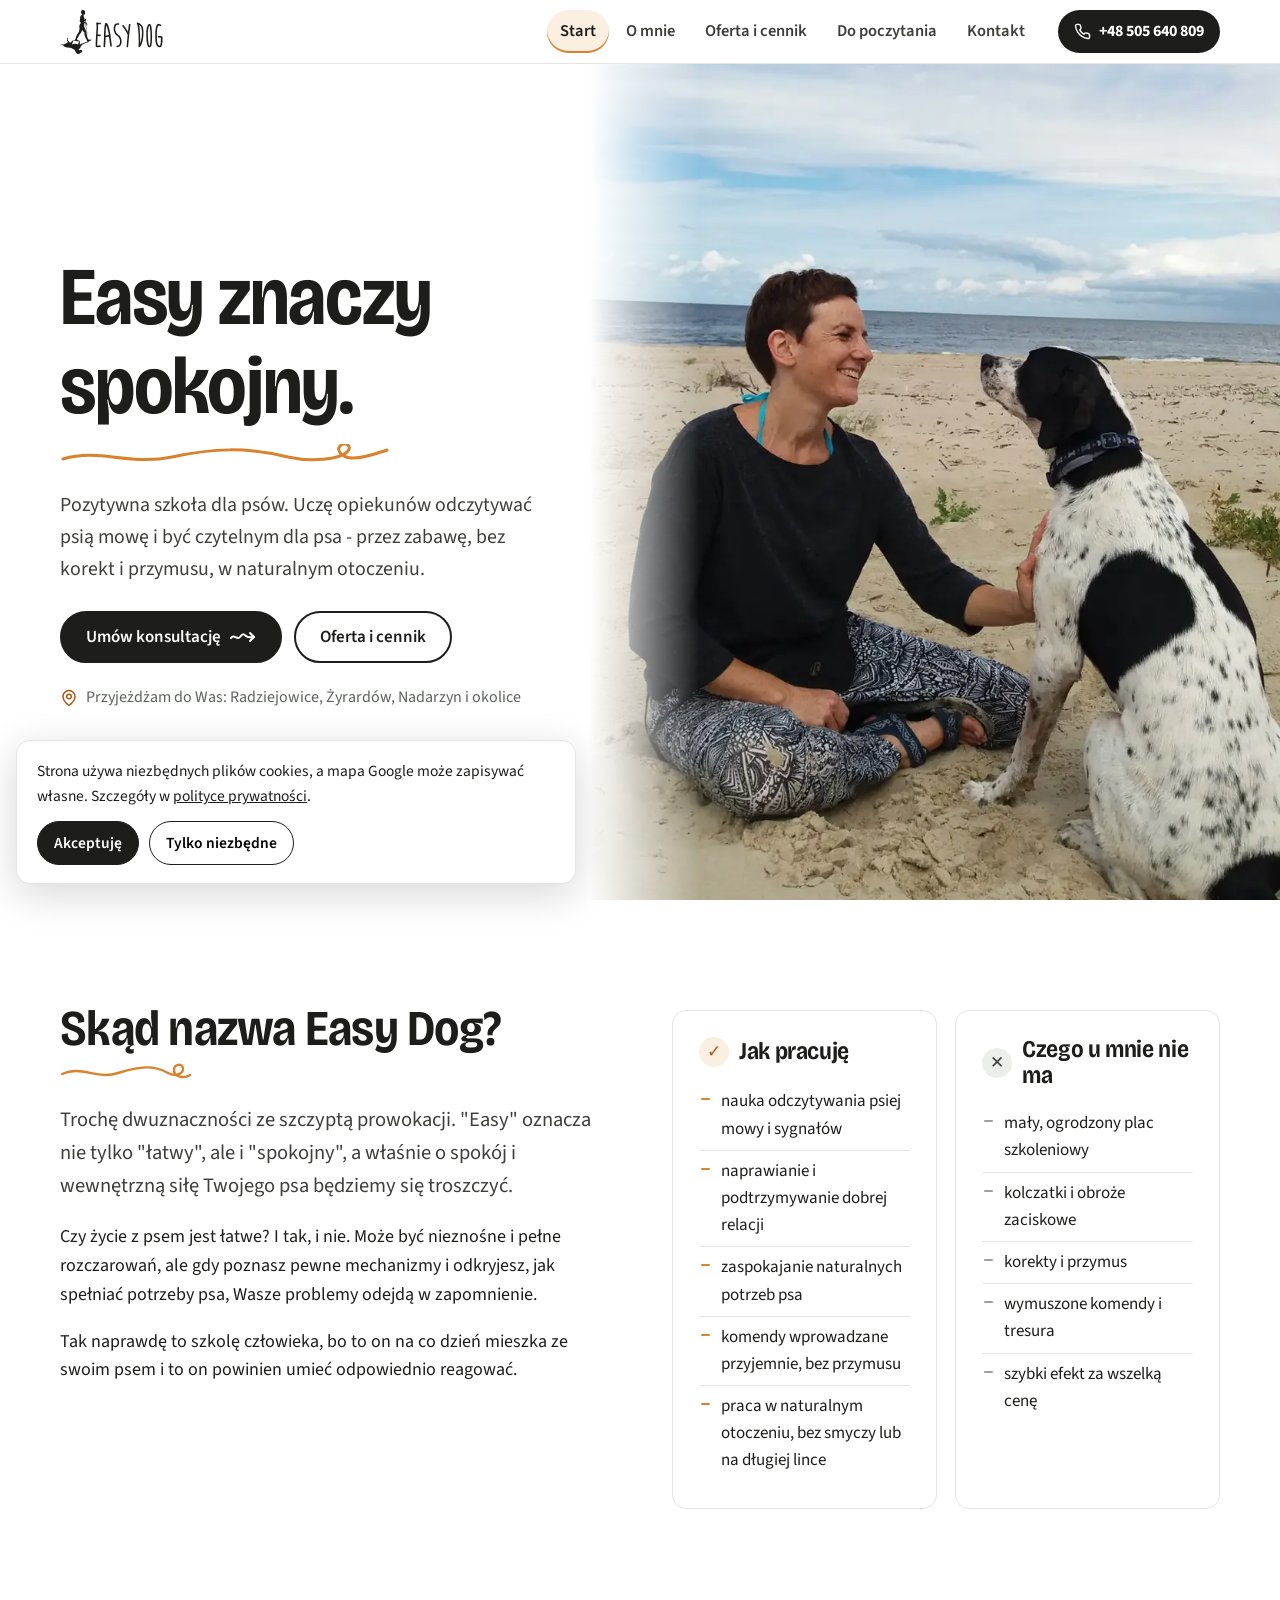
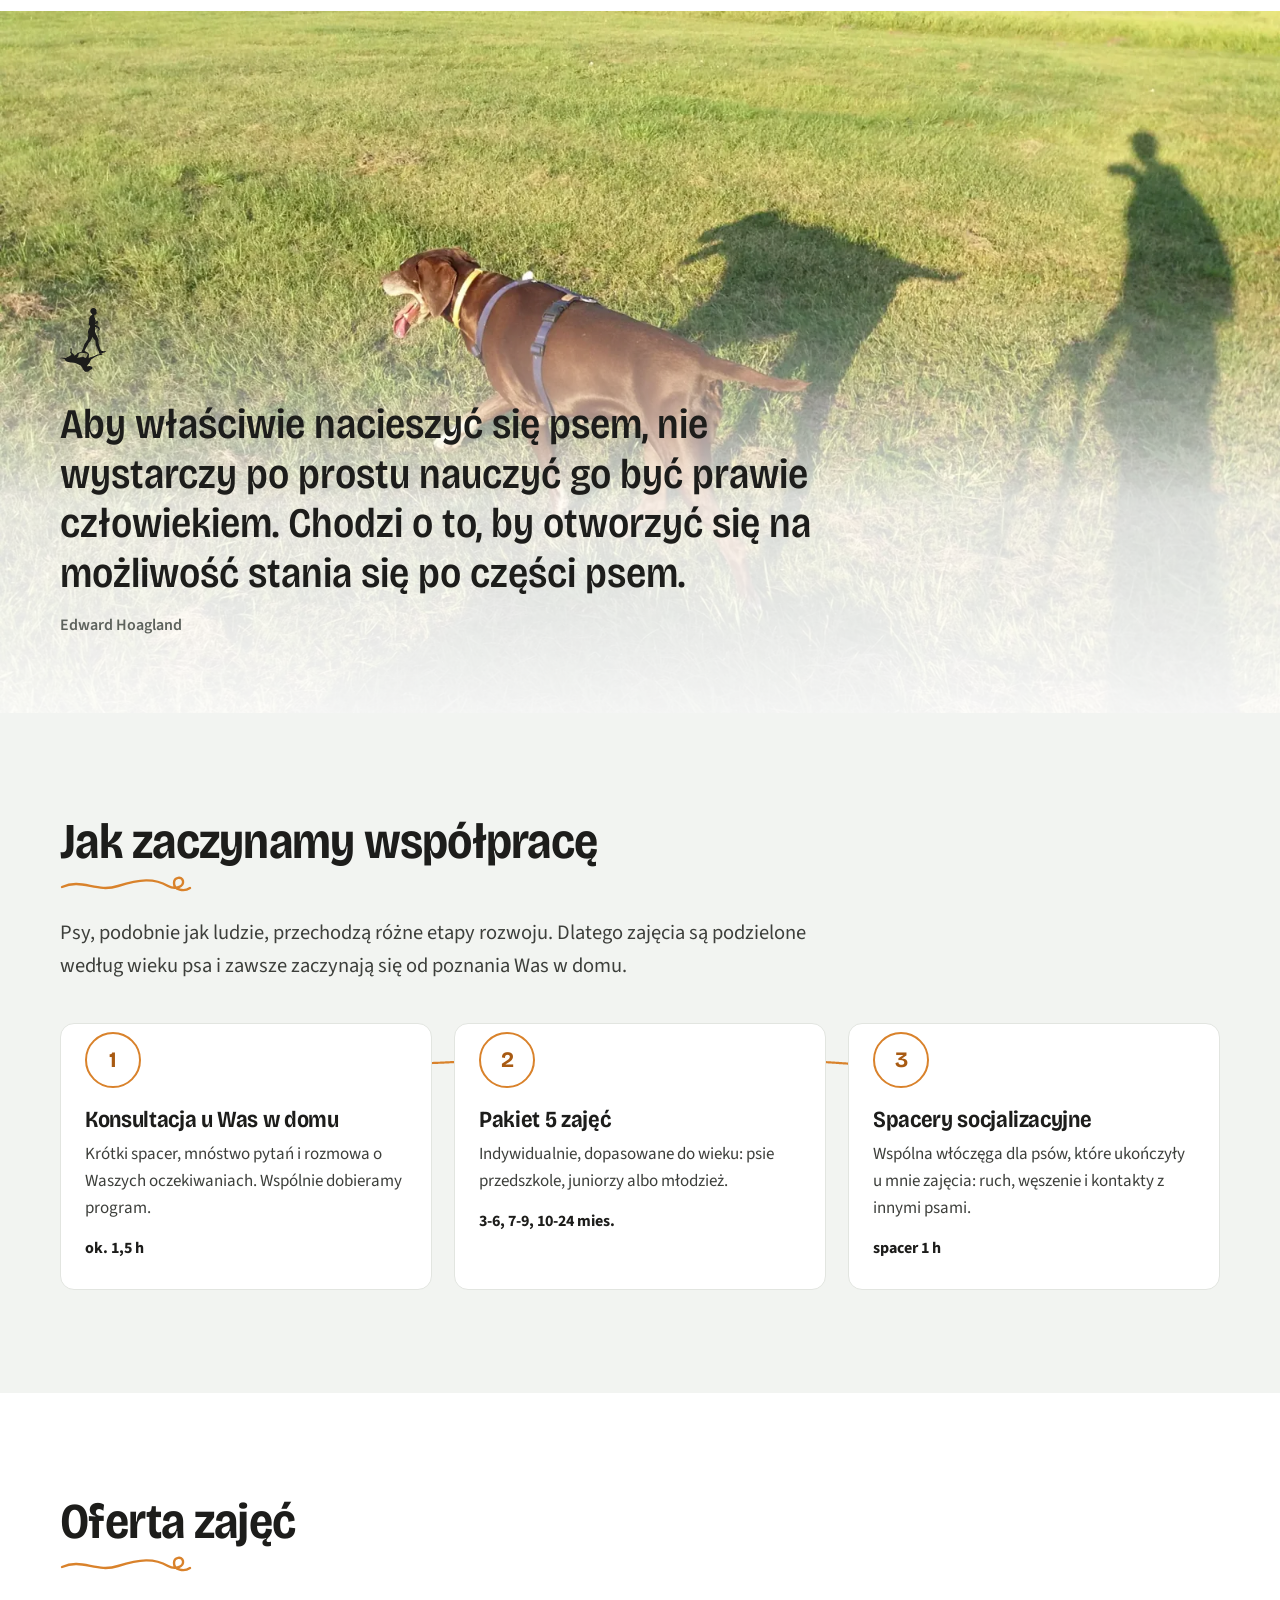
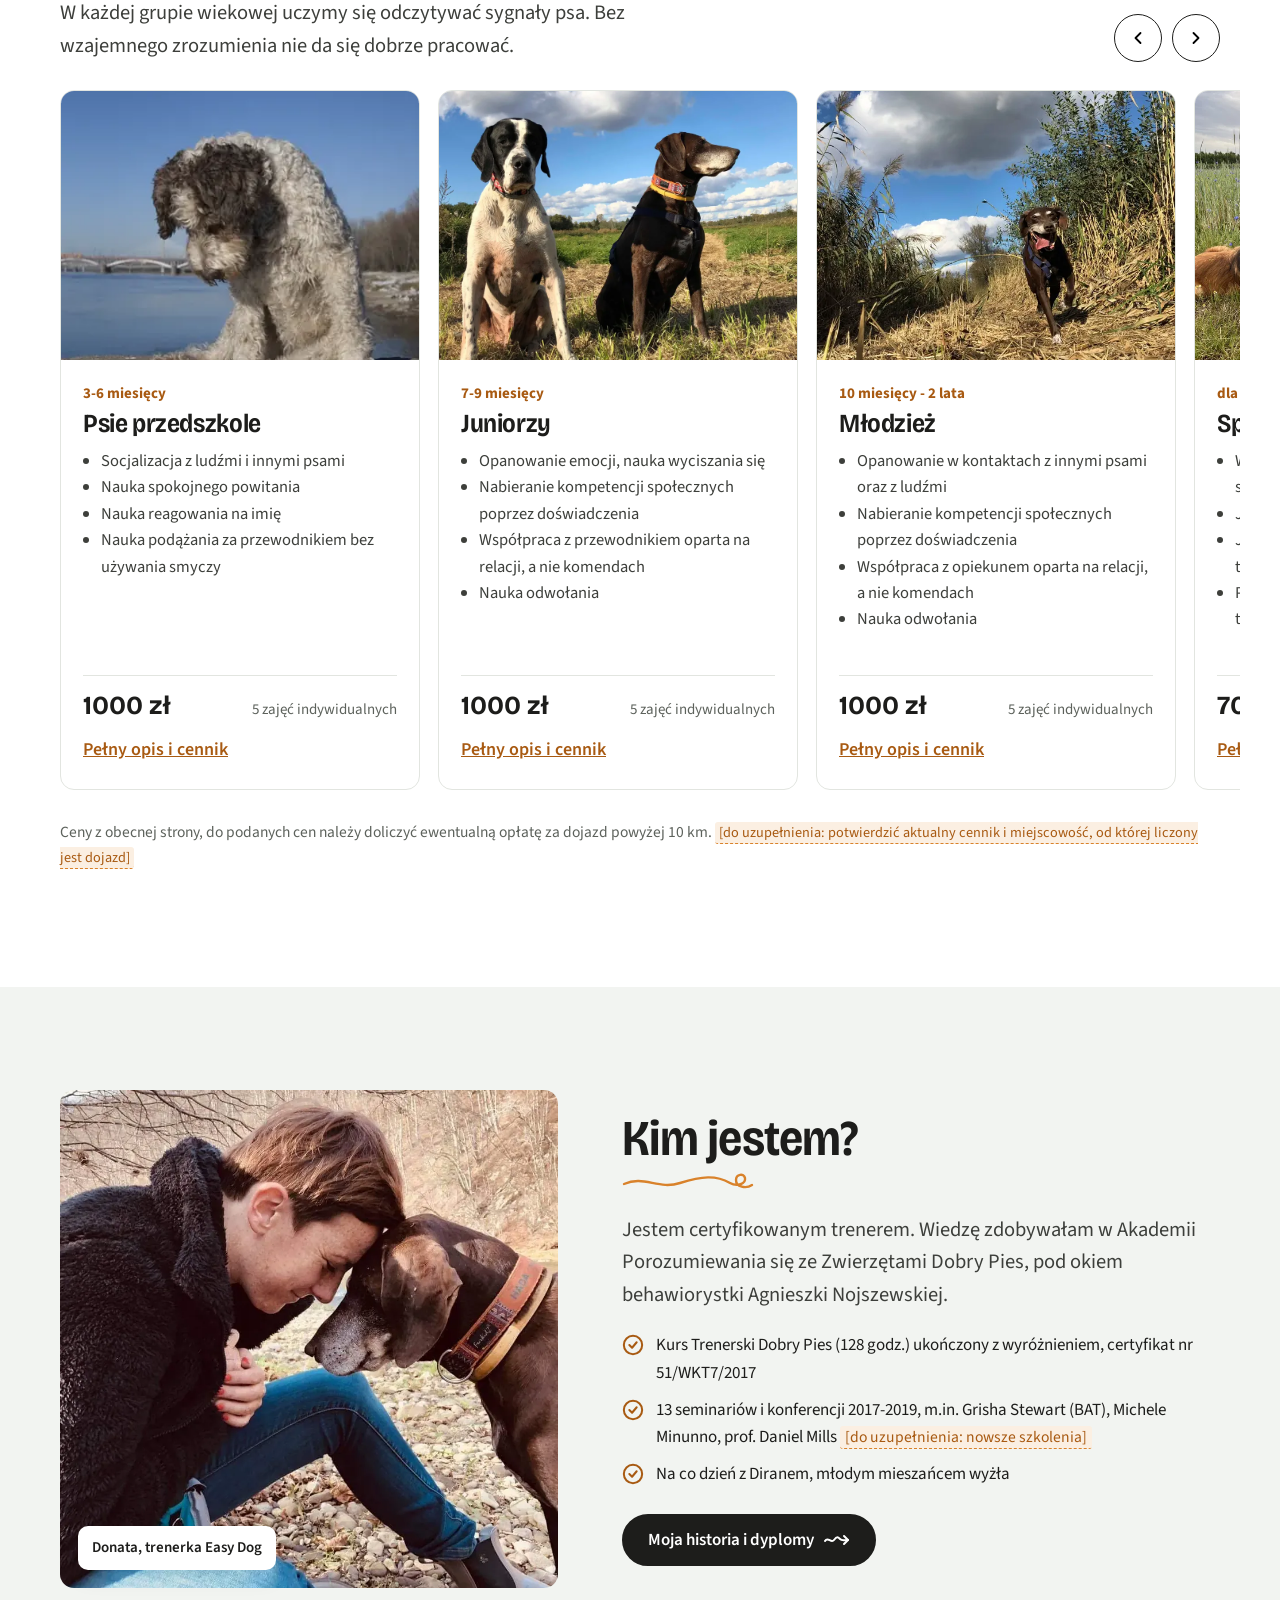
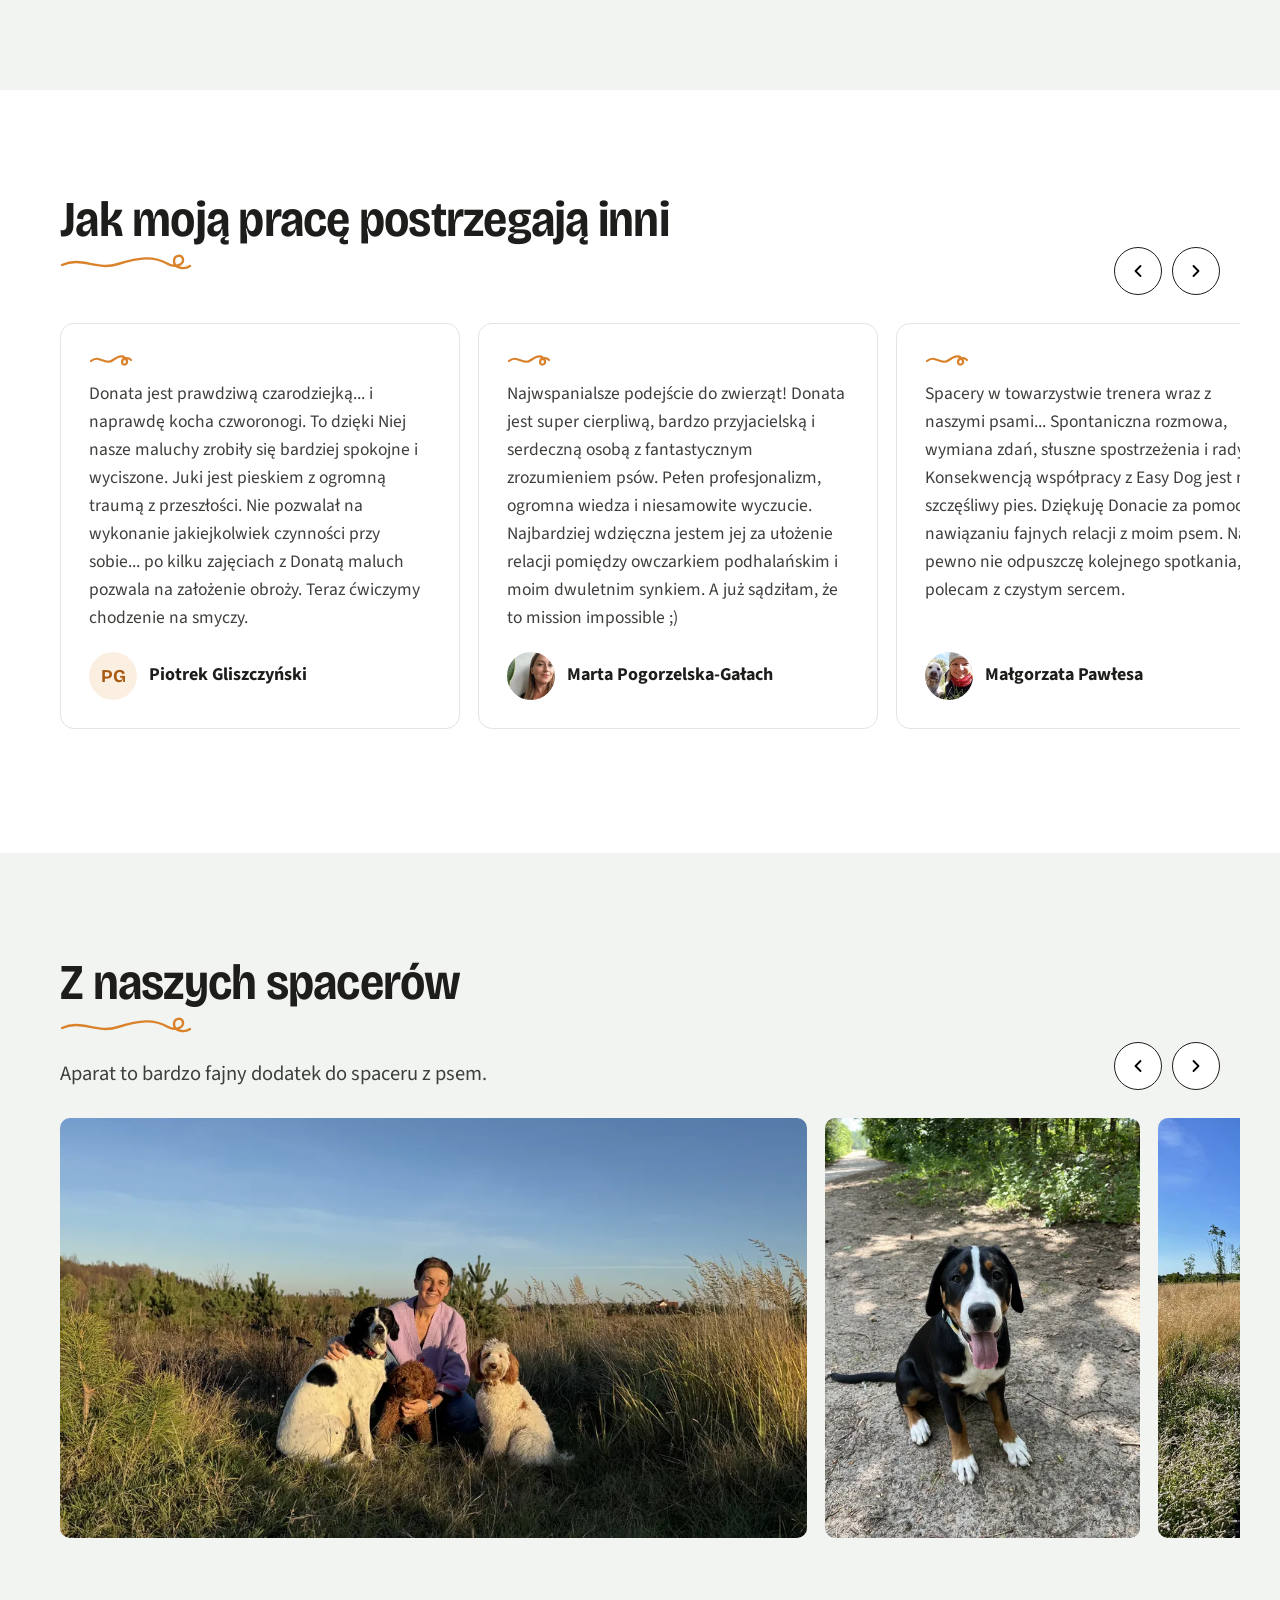
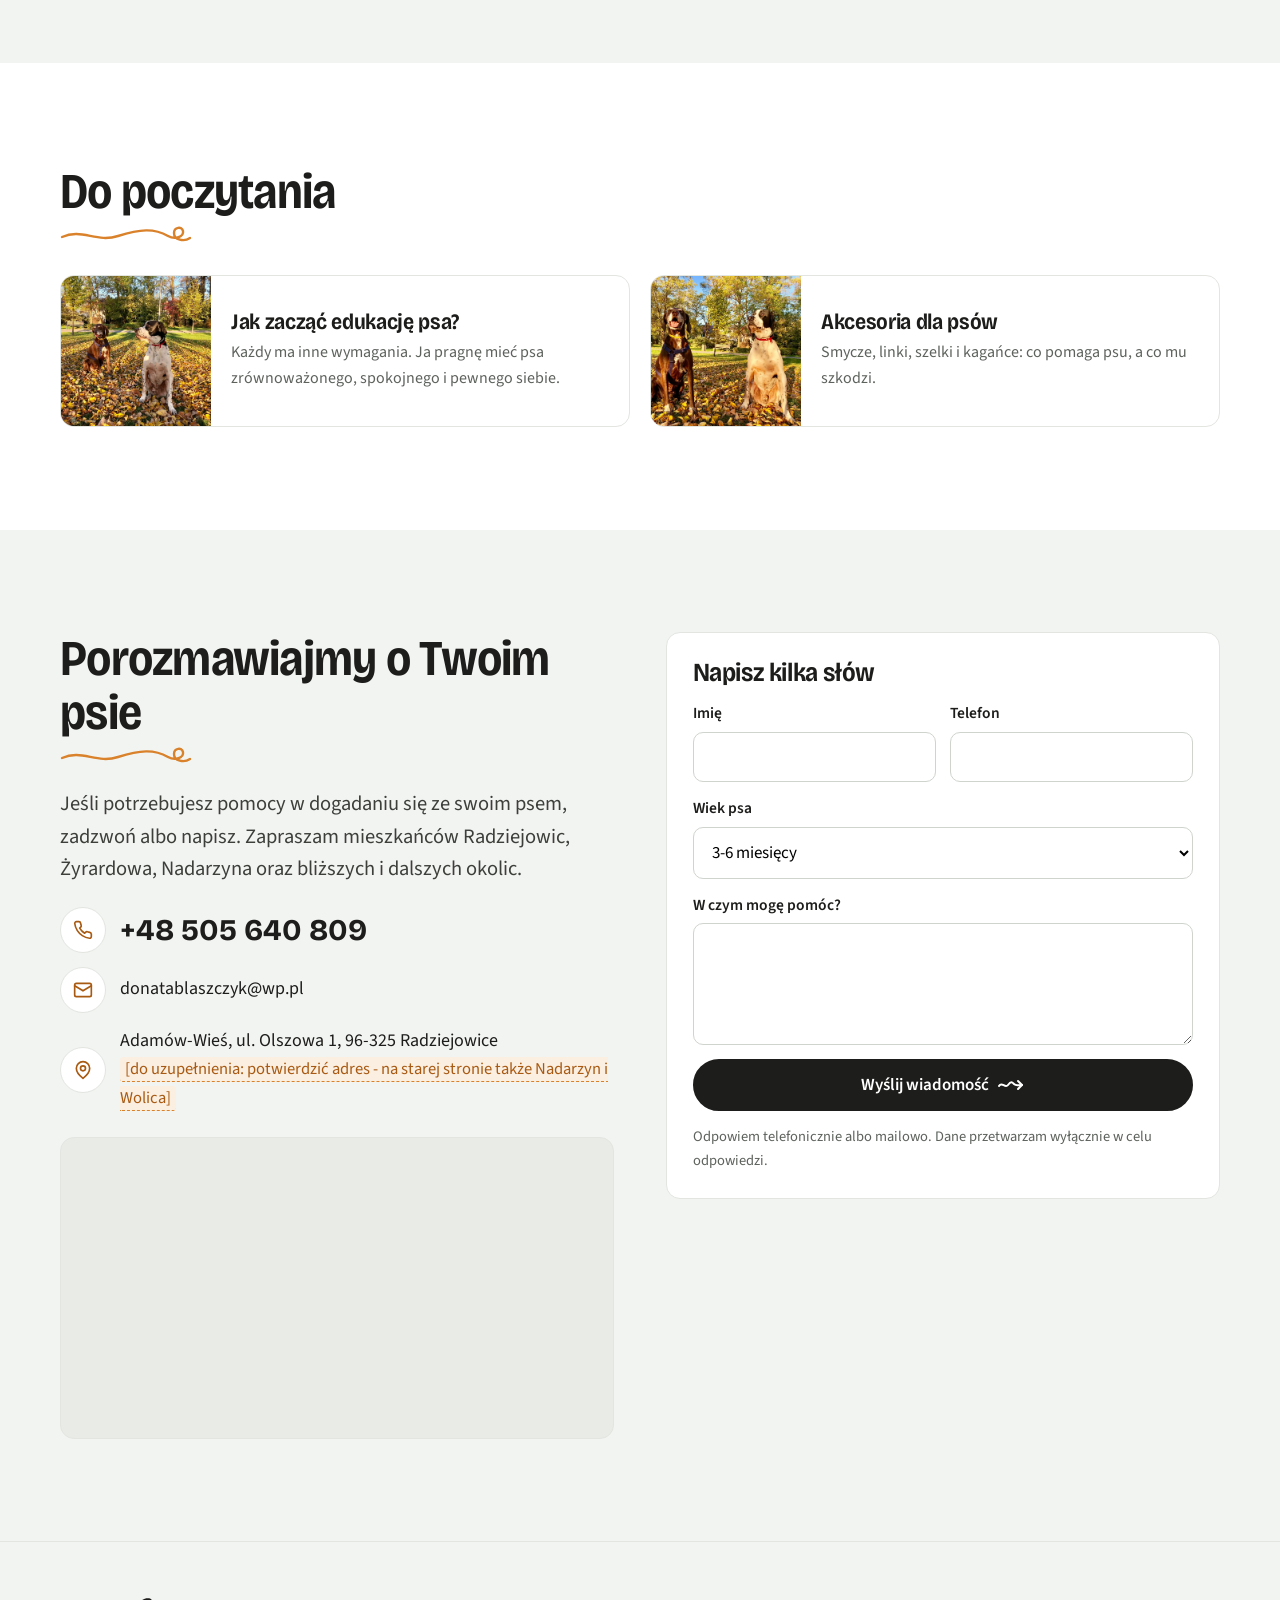
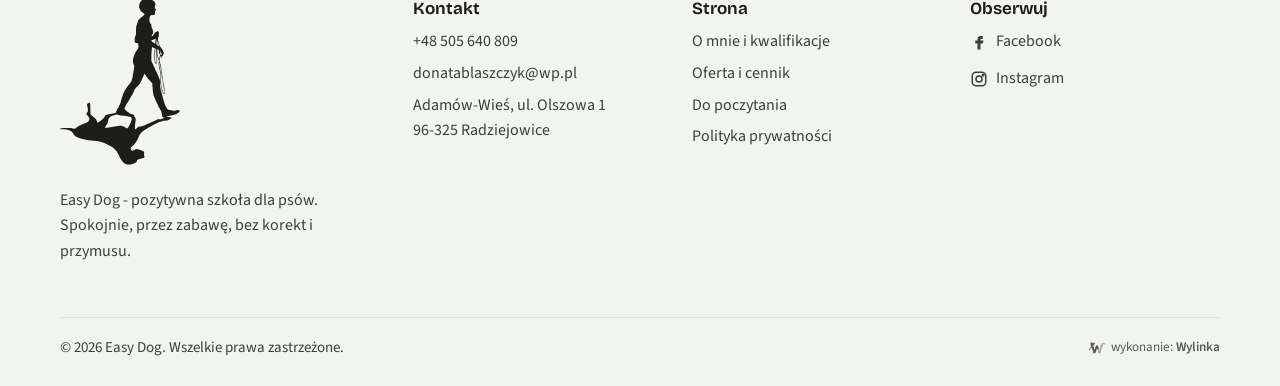
==== index.html @ f410f693 "Zdjecia od klientki 20.11: O mnie, galeria spacerow, karty oferty, lightbox" ====
<!doctype html>
<html lang="pl">
<head>
<meta charset="utf-8">
<meta name="viewport" content="width=device-width,initial-scale=1">
<meta name="robots" content="noindex,nofollow">
<title>Easy Dog - pozytywna szkoła dla psów | Radziejowice, Żyrardów, Nadarzyn</title>
<meta name="description" content="Pozytywna szkoła dla psów Easy Dog. Zajęcia indywidualne z dojazdem: Radziejowice, Żyrardów, Nadarzyn i okolice. Bez korekt, kolczatek i przymusu.">
<link rel="icon" href="img/znak.svg" type="image/svg+xml">
<link rel="preconnect" href="https://fonts.googleapis.com">
<link rel="preconnect" href="https://fonts.gstatic.com" crossorigin>
<link href="https://fonts.googleapis.com/css2?family=Bricolage+Grotesque:opsz,wdth,wght@12..96,75..100,400..700&family=Source+Sans+3:wght@400;600;700&display=swap" rel="stylesheet">
<link rel="stylesheet" href="style.css?v=2011">
<style>
.wylinka-badge{display:inline-flex;align-items:center;gap:.4em;color:inherit;text-decoration:none;font-size:.875em;line-height:1;opacity:.85}
.wylinka-badge:hover,.wylinka-badge:focus-visible{opacity:1}
.wylinka-badge:focus-visible{outline:2px solid currentColor;outline-offset:3px;border-radius:2px}
.wylinka-badge svg{width:18px;height:18px;flex:none;overflow:visible}
.wylinka-badge b{font-weight:600}
.wylinka-badge .wy-old{opacity:.45;transform-origin:40px 30px;transition:transform .32s cubic-bezier(.3,.7,.4,1),opacity .32s ease-out}
.wylinka-badge .wy-pod{opacity:0;transition:opacity .2s ease-out .08s}
.wylinka-badge:hover .wy-old,.wylinka-badge:focus-visible .wy-old{transform:translate(9px,7px) rotate(9deg);opacity:0}
.wylinka-badge:hover .wy-pod,.wylinka-badge:focus-visible .wy-pod{opacity:1}
@media (prefers-reduced-motion:reduce){.wylinka-badge .wy-old,.wylinka-badge .wy-pod{transition:none}.wylinka-badge:hover .wy-old,.wylinka-badge:focus-visible .wy-old{transform:none;opacity:.45}.wylinka-badge:hover .wy-pod,.wylinka-badge:focus-visible .wy-pod{opacity:0}}
</style>
</head>
<body>
<header class="top">
 <div class="wrap">
  <a class="logo" href="index.html" aria-label="Easy Dog - strona główna"><svg role="img" aria-label="Easy Dog" xmlns="http://www.w3.org/2000/svg" viewBox="0 0 1240 531"><g fill="currentColor" fill-rule="evenodd"><path d="M284.0 1.0 279.8 0.5 274.8 0.8 267.8 3.0 261.5 6.5 256.0 12.5 253.0 18.8 252.2 23.5 251.8 32.0 253.8 33.5 257.2 42.8 258.5 43.2 259.5 43.0 263.5 47.2 267.5 48.8 269.0 51.0 268.0 53.8 265.2 56.8 256.0 64.0 250.0 69.8 249.0 71.2 247.0 78.2 245.0 82.8 245.0 83.8 243.0 89.0 242.0 98.8 242.0 115.0 238.0 128.0 237.5 136.2 238.2 140.2 239.8 142.5 241.8 143.5 246.5 143.5 248.2 144.5 249.8 150.8 249.8 156.5 248.0 161.8 245.0 165.2 239.0 175.8 236.5 181.5 233.0 192.5 232.2 196.8 232.2 203.2 234.0 211.0 236.0 215.2 236.2 221.0 230.0 257.0 228.0 263.0 225.8 267.2 224.0 269.5 224.0 270.2 212.0 285.5 212.0 286.2 210.2 288.2 206.2 294.8 206.0 296.2 203.0 301.2 203.0 302.0 200.2 307.5 200.0 309.8 198.0 314.2 194.0 327.2 194.0 329.0 192.0 335.5 190.0 339.8 188.0 342.8 186.0 349.0 183.0 351.8 182.0 353.8 182.0 354.8 181.0 356.2 180.0 359.8 178.0 363.2 177.8 364.8 176.2 366.0 167.5 368.0 164.2 368.2 148.2 372.0 145.5 373.2 143.8 375.0 138.5 382.5 135.2 385.8 126.2 393.0 125.2 393.2 120.0 396.8 118.8 395.8 115.8 388.5 112.8 384.0 101.0 374.0 97.8 370.5 96.8 368.5 96.5 341.0 95.8 336.8 94.8 334.5 93.8 333.8 92.2 333.8 89.8 335.0 87.2 337.0 86.0 339.8 86.2 342.5 87.0 344.0 88.2 349.8 88.8 357.2 88.0 361.8 84.2 368.5 84.2 370.0 85.2 372.0 90.2 377.5 93.2 382.0 93.2 386.0 92.8 388.2 91.0 392.0 90.0 393.0 84.2 396.8 79.8 399.0 76.0 400.2 61.0 407.0 52.5 412.2 47.8 416.0 45.0 416.2 35.5 414.2 11.0 413.8 2.2 415.2 0.0 416.5 0.0 417.5 2.0 418.0 12.0 417.8 21.2 419.0 28.0 420.8 35.0 423.8 40.0 428.2 44.2 435.2 49.0 439.8 51.5 441.5 61.0 445.8 71.5 448.8 73.5 448.8 85.2 451.8 91.5 452.8 116.2 455.0 125.8 457.0 141.0 462.0 163.0 472.8 168.2 476.0 172.8 479.8 180.0 487.8 184.0 494.2 188.0 502.5 188.2 504.0 193.8 513.0 194.2 514.5 200.2 522.0 206.5 527.8 208.8 528.8 211.5 529.0 212.5 529.8 226.5 529.8 227.5 529.0 233.0 527.8 242.8 523.0 244.8 520.2 245.0 517.5 245.8 516.0 247.0 514.8 255.5 511.8 265.2 509.5 267.2 508.8 268.8 507.2 268.8 504.5 267.0 498.0 267.8 496.0 268.0 492.2 266.8 489.5 265.5 488.2 256.2 484.2 243.8 481.0 240.5 481.2 234.8 484.8 231.2 486.0 229.8 486.0 227.0 484.0 224.8 479.2 225.0 476.5 235.8 466.2 240.5 460.5 247.8 448.5 248.8 445.5 249.8 444.2 249.8 443.5 250.5 442.8 252.8 437.2 254.8 433.8 260.8 426.2 267.5 420.8 274.8 416.8 280.8 412.8 284.2 411.2 293.5 405.8 295.2 405.2 299.5 402.8 315.8 395.0 321.5 392.8 323.2 392.8 329.5 391.0 342.2 389.8 351.0 385.5 354.8 381.8 354.2 380.5 344.0 378.8 338.2 379.2 338.2 378.5 341.5 376.8 343.8 376.5 352.2 374.0 355.5 373.8 360.8 372.5 369.0 369.8 375.8 365.8 380.5 361.8 381.2 360.5 381.0 359.2 379.8 358.0 376.2 356.2 373.8 356.2 366.2 358.8 361.8 359.0 345.5 356.0 343.5 355.0 341.8 353.2 339.8 350.5 338.8 347.5 336.8 345.8 331.8 333.2 331.8 332.0 327.8 319.2 326.8 313.8 325.8 311.5 324.8 306.5 322.0 297.8 319.8 288.0 318.5 280.2 319.0 267.2 317.5 259.5 314.8 253.5 314.8 252.2 313.8 250.8 313.8 250.0 313.0 249.2 310.8 243.5 308.8 240.0 308.8 238.8 302.8 226.8 302.8 225.5 300.8 222.2 299.8 219.2 297.0 214.2 296.8 212.5 295.8 211.2 295.8 210.5 290.8 200.5 290.8 182.2 292.0 164.0 292.5 161.5 292.5 157.5 293.2 156.8 294.0 156.8 297.8 158.5 299.2 158.8 301.2 159.8 301.8 160.5 301.0 164.2 301.0 168.0 300.0 176.5 300.0 192.2 302.0 205.5 303.2 207.8 305.5 209.2 307.2 208.8 308.8 206.5 309.2 202.2 308.8 186.2 309.2 185.2 309.8 185.5 311.0 188.5 311.0 190.2 314.8 200.0 314.0 211.0 315.2 220.2 317.0 226.5 319.0 237.8 319.8 247.2 319.8 269.0 321.0 281.0 323.0 290.0 327.2 302.2 328.2 304.2 329.8 305.8 331.8 306.0 332.8 305.2 333.2 303.5 332.8 288.8 327.2 260.0 326.8 254.0 324.8 243.2 324.8 241.0 322.8 228.5 322.8 225.8 320.8 213.5 316.5 200.5 317.0 196.2 319.2 187.0 322.2 184.8 323.0 184.8 323.2 186.0 322.0 188.8 322.0 190.0 322.5 190.5 323.5 190.5 323.8 189.2 325.8 186.2 327.0 182.8 329.8 178.0 330.5 176.0 330.5 174.2 329.8 173.2 329.8 172.2 329.0 171.2 326.5 164.5 323.8 160.5 319.0 155.0 317.8 151.5 315.8 148.2 314.8 145.5 314.8 144.2 313.8 142.2 313.8 140.8 312.2 135.2 311.8 127.0 313.8 124.0 314.8 119.2 314.8 117.5 314.0 116.0 315.0 112.5 314.8 109.2 312.8 107.5 312.2 106.0 311.2 105.2 310.2 105.2 306.2 108.0 302.5 109.8 300.0 112.8 298.0 116.5 298.0 117.2 295.5 120.0 293.2 121.0 292.0 121.0 291.5 120.5 291.8 119.5 293.5 117.2 295.8 112.0 296.5 109.2 296.5 106.5 294.8 100.5 293.8 99.0 292.8 95.2 291.0 91.5 291.0 87.2 290.5 84.5 286.8 79.2 284.8 74.0 284.8 63.5 287.0 58.2 290.8 54.5 293.0 53.8 300.0 53.8 301.8 52.8 302.2 51.8 301.8 49.0 302.8 47.8 302.0 45.2 303.0 44.5 302.0 41.2 303.5 40.0 305.0 39.5 306.0 38.5 306.0 37.8 303.0 33.5 301.8 30.0 301.8 26.5 302.8 24.0 302.8 22.5 304.0 20.0 303.8 18.2 301.8 13.8 295.2 7.2 292.8 6.0 288.2 2.5ZM337.5 379.2 338.2 379.2ZM143.2 411.2 145.8 407.0 149.8 402.2 150.8 400.2 153.8 387.8 156.8 381.5 163.5 376.0 167.8 374.0 170.0 373.8 179.0 371.0 181.5 371.0 192.2 373.8 211.2 375.8 220.5 377.8 223.8 378.0 225.2 378.5 227.8 381.5 228.2 384.2 227.8 388.2 224.0 399.2 223.0 400.5 223.0 401.2 217.8 411.5 213.5 415.8 204.0 410.2 195.8 406.8 188.8 407.0 159.8 411.8 154.2 412.0 150.2 412.8 144.5 413.0 143.2 412.2ZM269.2 241.5 279.0 255.2 294.0 272.5 294.0 281.2 295.0 285.2 295.2 295.5 297.0 306.2 298.2 311.0 300.0 314.8 300.2 316.2 302.8 320.8 303.2 323.0 309.0 334.8 309.0 335.8 310.0 337.2 314.0 347.0 315.2 349.2 318.0 352.0 318.2 354.8 321.0 357.5 321.8 359.0 323.8 366.8 325.0 375.8 326.2 378.2 327.5 379.5 329.5 380.2 332.5 380.2 332.8 381.0 331.8 382.0 321.5 385.8 318.0 386.2 312.2 386.0 309.5 386.8 302.0 391.0 284.2 399.0 279.8 400.2 269.8 404.8 257.5 408.8 249.5 409.8 242.2 416.5 240.0 417.8 239.0 417.8 238.5 416.2 238.5 412.5 239.8 395.5 240.8 388.8 240.8 384.2 239.8 381.0 236.0 377.0 236.8 374.5 236.2 373.5 234.2 372.0 222.8 368.0 216.2 363.0 212.5 360.8 206.8 355.2 205.8 353.2 205.8 350.0 206.8 347.0 212.0 337.5 217.8 328.8 217.8 328.0 219.8 324.5 221.8 322.0 225.8 314.5 229.5 309.0 234.8 298.5 236.0 294.5 238.0 290.5 241.8 285.8 247.5 280.5 252.8 274.2 257.8 266.2 260.5 260.5 261.8 256.5 262.8 255.2 262.8 254.5 265.8 248.5 266.8 245.0 268.5 242.0ZM316.2 206.8 317.0 207.2 318.0 210.2 318.0 211.8 320.0 218.8 324.0 250.5 327.0 266.8 328.0 275.0 330.8 288.2 331.8 297.2 331.8 303.5 331.2 304.0 330.2 304.0 329.8 303.5 328.8 300.5 327.8 299.2 326.8 294.8 325.8 293.0 325.8 291.8 323.8 285.8 322.0 276.5 320.8 237.5 319.8 233.2 319.8 230.8 317.8 223.0 316.0 213.5 315.8 207.5ZM322.8 175.5 323.8 176.8 323.8 179.2 322.8 181.2 321.0 182.5 320.8 180.8 321.8 178.8 321.8 176.5ZM310.5 162.8 313.0 163.8 314.8 166.0 315.2 178.2 316.0 179.0 317.0 178.8 317.8 177.8 318.0 173.8 318.8 170.8 319.8 170.2 321.0 171.2 321.0 174.2 320.0 178.8 318.0 183.8 316.0 192.2 316.0 194.2 315.2 195.0 313.8 192.8 313.8 191.5 311.8 186.2 310.0 178.2 309.5 168.8 309.8 163.5ZM307.8 162.5 308.0 163.5 307.5 164.0 307.0 163.0ZM303.5 160.8 304.5 160.8 305.5 162.5 307.0 179.8 307.8 201.5 307.0 206.0 305.8 207.2 303.8 205.2 303.0 202.8 302.8 196.8 301.8 190.5 301.8 178.8 302.8 169.2 303.0 161.2ZM310.2 137.2 310.8 137.5 312.0 140.8 312.0 142.8 313.0 144.8 313.0 145.8 315.0 149.8 315.2 151.2 316.8 153.5 316.5 154.5 315.0 154.0 310.0 150.2 309.8 139.0ZM308.2 134.2 308.8 135.5 308.5 148.5 307.5 149.0 306.8 148.5 306.2 146.8 306.8 137.8 307.5 134.8ZM290.8 135.5 291.5 134.8 295.0 133.5 298.0 131.8 302.2 130.5 302.8 131.0 303.0 144.2 302.5 144.8 301.5 144.5 293.5 139.0 290.8 136.5ZM306.2 129.5 306.8 130.5 306.0 132.0 305.8 136.2 305.0 136.8 304.5 136.0 304.0 130.5 304.8 129.5Z"/><path transform="translate(391.3 -151.5) scale(2.15)" d="M44.5 142.0 32.5 142.2 24.0 140.8 22.0 142.2 21.0 144.8 23.0 155.5 23.2 168.5 19.0 237.0 18.2 257.0 18.2 274.8 19.0 276.5 21.2 278.8 24.8 279.8 42.8 278.0 45.2 276.8 46.8 274.5 46.8 272.5 44.8 270.0 42.2 269.0 28.0 270.5 26.8 270.0 29.0 217.2 29.8 216.8 36.8 216.8 40.5 217.5 43.5 217.5 45.0 216.8 46.8 215.0 47.2 213.5 46.5 211.0 44.2 209.0 40.2 208.2 30.8 207.5 29.8 206.5 30.2 192.8 31.8 174.5 31.8 156.0 31.2 151.5 32.2 150.8 44.2 150.5 46.5 149.5 47.5 147.8 47.5 144.8 46.2 143.0ZM76.0 143.2 73.8 144.0 72.0 146.0 71.0 148.0 69.0 156.5 67.0 170.5 64.8 204.5 64.8 232.2 62.0 274.0 63.2 277.2 64.8 278.8 66.8 279.5 68.0 279.5 69.8 278.8 72.0 276.0 71.5 269.2 73.8 236.2 73.8 223.8 74.8 222.8 79.2 221.8 92.5 220.2 93.0 221.0 94.0 230.0 96.8 246.8 97.0 252.2 101.0 274.5 102.0 276.0 103.0 276.8 105.2 276.8 107.0 275.8 108.8 273.5 108.2 262.8 104.0 235.2 102.8 221.5 100.8 207.2 97.8 190.8 96.8 187.5 96.5 184.0 92.8 169.5 90.8 163.8 89.8 158.8 86.5 151.2 84.0 147.5 80.5 144.0 78.5 143.2ZM78.8 158.0 79.8 159.0 80.0 161.0 81.0 162.8 82.0 167.2 82.8 168.5 84.0 174.0 84.8 175.5 85.0 178.5 87.0 185.0 90.8 201.0 91.0 205.2 92.0 209.8 91.5 210.8 90.0 211.2 74.2 213.2 73.8 212.8 75.0 180.5 77.0 163.8 77.8 161.5 77.8 158.8ZM147.2 144.5 143.5 144.5 134.8 146.0 129.8 148.2 127.2 150.0 124.2 153.5 122.0 157.5 120.2 164.8 119.2 172.5 119.5 180.2 121.0 189.2 122.0 192.8 125.2 200.2 128.0 205.0 134.5 211.8 142.2 218.2 148.8 225.8 152.0 231.5 154.8 241.2 154.8 251.2 153.0 259.5 151.0 264.0 146.8 268.0 143.0 269.8 137.2 271.2 134.8 273.5 134.5 275.5 135.0 277.2 136.8 279.0 138.5 279.8 143.5 278.8 148.5 276.8 154.0 273.8 157.8 270.2 161.8 261.0 163.2 255.0 163.8 249.5 163.5 240.0 162.8 236.0 160.5 229.5 156.5 221.2 151.8 215.2 141.5 206.0 134.0 198.0 131.0 191.5 128.8 183.5 128.0 178.0 128.0 171.8 128.8 166.5 130.8 159.8 132.0 157.8 134.0 155.8 135.8 154.8 139.8 153.8 146.0 153.8 148.5 152.8 150.8 150.0 150.8 147.8 148.5 145.0ZM210.0 148.5 207.8 148.5 206.2 149.2 205.0 151.0 200.2 186.8 200.2 191.2 199.8 192.0 199.2 192.0 197.8 190.0 197.5 189.0 194.0 183.8 193.8 182.5 188.0 174.0 186.8 171.2 176.5 156.8 174.2 155.0 171.2 154.5 170.0 155.0 168.0 157.0 167.5 159.0 168.0 161.5 175.0 170.0 176.2 172.5 180.0 177.2 186.0 187.2 187.0 188.2 188.2 191.2 194.0 200.8 194.0 201.8 198.0 209.2 194.0 248.0 193.8 256.5 192.0 273.0 192.0 276.2 194.5 279.2 195.8 279.8 197.2 279.8 199.0 279.0 199.8 278.2 200.5 276.0 203.8 237.5 205.8 221.2 206.0 214.0 207.2 207.5 207.0 204.2 211.5 171.2 212.0 162.8 213.2 153.8 213.2 151.8 212.8 150.5 211.2 149.0Z"/><path transform="translate(195.0 -151.5) scale(2.15)" d="M344.5 141.0 342.5 141.8 341.0 143.2 340.2 144.8 340.2 146.2 344.0 154.5 345.0 158.2 348.0 177.5 350.0 205.5 351.0 241.0 351.0 260.2 350.0 269.5 350.0 276.8 351.5 278.8 354.0 279.8 356.8 278.8 362.8 271.2 368.8 258.5 372.8 245.8 375.5 231.5 375.8 225.0 376.8 217.8 377.5 206.2 377.5 187.2 375.5 171.5 372.8 163.2 369.2 156.8 363.0 149.8 358.0 146.0 354.0 144.2 351.5 143.8 347.5 141.2ZM353.8 154.8 354.8 154.8 357.2 156.5 363.0 163.5 366.8 173.2 368.0 179.0 369.0 187.5 369.2 202.5 367.8 223.0 366.8 230.2 363.5 245.8 361.0 253.0 361.0 254.5 359.8 255.5 358.8 254.2 359.2 253.2 359.5 237.5 357.2 183.8 355.8 168.8 353.8 156.5 353.2 155.5ZM411.5 148.5 409.2 149.0 406.8 150.2 403.0 154.5 400.2 159.5 400.0 161.5 397.2 169.2 394.2 185.5 394.0 217.8 395.2 244.5 396.2 253.0 399.0 265.8 401.0 271.5 404.2 276.2 407.2 278.8 409.2 279.5 412.5 279.8 416.8 278.5 420.8 274.5 423.8 264.8 425.5 244.0 426.5 217.5 424.0 176.5 422.5 164.8 420.8 158.5 417.5 151.8 415.0 149.5ZM410.8 158.8 412.0 159.5 413.0 162.2 413.8 166.8 416.8 197.8 417.2 212.5 416.8 249.8 414.8 264.0 414.0 265.8 413.8 268.0 412.0 271.0 411.0 271.0 409.0 268.2 405.8 256.0 403.8 234.5 402.5 208.2 402.5 193.5 403.8 181.5 406.8 167.8 408.8 161.8 410.0 159.2ZM461.8 148.2 458.5 149.0 455.0 151.0 452.2 154.8 449.0 162.5 446.2 176.2 445.0 187.8 444.0 206.5 444.0 229.2 446.0 249.2 449.0 262.2 451.0 267.5 454.2 273.0 458.8 276.8 462.5 278.5 468.5 279.2 472.0 278.8 475.0 277.5 478.5 274.8 479.8 272.5 482.8 261.0 484.0 251.2 484.8 249.8 484.8 221.8 483.0 219.0 480.5 218.0 469.8 216.8 465.2 215.8 461.8 216.0 460.0 217.5 459.5 219.5 460.0 222.8 461.2 224.2 474.8 226.2 476.0 227.2 475.0 253.2 473.8 260.8 473.0 262.5 472.8 266.0 472.0 268.2 470.5 269.8 467.8 270.8 466.5 270.5 462.0 268.0 458.8 263.2 456.0 254.8 454.5 247.5 453.0 230.2 453.0 202.0 454.5 180.5 456.8 168.2 458.8 161.8 460.5 158.5 462.5 157.0 464.8 157.0 467.0 157.8 471.8 160.5 474.5 161.0 475.8 160.5 477.5 158.8 478.0 156.2 477.0 154.2 472.0 150.0 466.0 148.5Z"/></g></svg></a>
  <nav class="nav" aria-label="Menu"><a href="index.html" aria-current="page">Start</a><a href="o-mnie.html">O mnie</a><a href="oferta.html">Oferta i cennik</a><a href="poradnik.html">Do poczytania</a><a href="index.html#kontakt">Kontakt</a><a class="mtel" href="tel:+48505640809">+48 505 640 809</a></nav>
  <a class="tel-top" href="tel:+48505640809"><svg viewBox="0 0 24 24" fill="none" stroke="currentColor" stroke-width="2" stroke-linecap="round" stroke-linejoin="round" aria-hidden="true"><path d="M22 16.9v3a2 2 0 0 1-2.2 2 19.8 19.8 0 0 1-8.6-3.1 19.5 19.5 0 0 1-6-6A19.8 19.8 0 0 1 2.1 4.2 2 2 0 0 1 4.1 2h3a2 2 0 0 1 2 1.7c.1.9.4 1.8.7 2.7a2 2 0 0 1-.5 2.1L8 9.8a16 16 0 0 0 6 6l1.3-1.3a2 2 0 0 1 2.1-.4c.9.3 1.8.6 2.7.7a2 2 0 0 1 1.7 2z"/></svg>+48 505 640 809</a>
  <button class="burger" aria-label="Otwórz menu" aria-expanded="false"><span></span><span></span><span></span></button>
 </div>
</header>
<main>

<section class="hero">
 <picture>
  <source media="(max-width:860px)" srcset="img/hero-tel.webp" width="900" height="1600">
  <img src="img/hero-pion.webp" alt="Donata z psem na plaży" width="1400" height="2489" fetchpriority="high">
 </picture>
 <div class="wrap">
  <div class="hero-txt">
   <h1>Easy znaczy spokojny.<svg class="ln" viewBox="0 0 330 24" fill="none" aria-hidden="true"><path d="M3 15C40 4 70 22 112 13S186 3 228 13c22 5 52 3 60-6 4-5-2-9-7-6-6 4 0 13 12 13 12 0 22-4 34-8" stroke="#D9822B" stroke-width="3" stroke-linecap="round"/></svg></h1>
   <p>Pozytywna szkoła dla psów. Uczę opiekunów odczytywać psią mowę i być czytelnym dla psa - przez zabawę, bez korekt i przymusu, w naturalnym otoczeniu.</p>
   <div class="cta"><a class="btn btn-p" href="#kontakt">Umów konsultację <svg viewBox="0 0 26 12" fill="none" stroke="currentColor" stroke-width="2" stroke-linecap="round" stroke-linejoin="round" aria-hidden="true"><path d="M1 7c3-5 6 3 9-1s4-3 6-1 3 1 8 1"/><path d="m20 2 4 4-4 4"/></svg></a><a class="btn btn-s" href="oferta.html">Oferta i cennik</a></div>
   <div class="gdzie"><svg viewBox="0 0 24 24" fill="none" stroke="currentColor" stroke-width="2" stroke-linecap="round" stroke-linejoin="round" aria-hidden="true"><path d="M20 10c0 6-8 12-8 12S4 16 4 10a8 8 0 0 1 16 0z"/><circle cx="12" cy="10" r="3"/></svg>Przyjeżdżam do Was: Radziejowice, Żyrardów, Nadarzyn i okolice</div>
  </div>
 </div>
</section>

<section class="sec" id="jak">
 <div class="wrap two">
  <div class="rv">
   <h2 class="h2">Skąd nazwa Easy Dog?</h2>
   <p class="lead">Trochę dwuznaczności ze szczyptą prowokacji. "Easy" oznacza nie tylko "łatwy", ale i "spokojny", a właśnie o spokój i wewnętrzną siłę Twojego psa będziemy się troszczyć.</p>
   <p>Czy życie z psem jest łatwe? I tak, i nie. Może być nieznośne i pełne rozczarowań, ale gdy poznasz pewne mechanizmy i odkryjesz, jak spełniać potrzeby psa, Wasze problemy odejdą w zapomnienie.</p>
   <p>Tak naprawdę to szkolę człowieka, bo to on na co dzień mieszka ze swoim psem i to on powinien umieć odpowiednio reagować.</p>
  </div>
  <div class="tn rv">
   <div class="card tak"><h3><i>✓</i>Jak pracuję</h3><ul><li>nauka odczytywania psiej mowy i sygnałów</li><li>naprawianie i podtrzymywanie dobrej relacji</li><li>zaspokajanie naturalnych potrzeb psa</li><li>komendy wprowadzane przyjemnie, bez przymusu</li><li>praca w naturalnym otoczeniu, bez smyczy lub na długiej lince</li></ul></div>
   <div class="card nie"><h3><i>✕</i>Czego u mnie nie ma</h3><ul><li>mały, ogrodzony plac szkoleniowy</li><li>kolczatki i obroże zaciskowe</li><li>korekty i przymus</li><li>wymuszone komendy i tresura</li><li>szybki efekt za wszelką cenę</li></ul></div>
  </div>
 </div>
</section>

<section class="cytat" aria-label="Cytat">
 <img src="img/cien.webp" alt="Pies na łące, obok niego cień człowieka" width="1600" height="900" loading="lazy" decoding="async">
 <div class="wrap">
  <div class="znak"><svg aria-hidden="true" xmlns="http://www.w3.org/2000/svg" viewBox="0 0 382 531"><path fill="currentColor" fill-rule="evenodd" d="M284.0 1.0 279.8 0.5 274.8 0.8 267.8 3.0 261.5 6.5 256.0 12.5 253.0 18.8 252.2 23.5 251.8 32.0 253.8 33.5 257.2 42.8 258.5 43.2 259.5 43.0 263.5 47.2 267.5 48.8 269.0 51.0 268.0 53.8 265.2 56.8 256.0 64.0 250.0 69.8 249.0 71.2 247.0 78.2 245.0 82.8 245.0 83.8 243.0 89.0 242.0 98.8 242.0 115.0 238.0 128.0 237.5 136.2 238.2 140.2 239.8 142.5 241.8 143.5 246.5 143.5 248.2 144.5 249.8 150.8 249.8 156.5 248.0 161.8 245.0 165.2 239.0 175.8 236.5 181.5 233.0 192.5 232.2 196.8 232.2 203.2 234.0 211.0 236.0 215.2 236.2 221.0 230.0 257.0 228.0 263.0 225.8 267.2 224.0 269.5 224.0 270.2 212.0 285.5 212.0 286.2 210.2 288.2 206.2 294.8 206.0 296.2 203.0 301.2 203.0 302.0 200.2 307.5 200.0 309.8 198.0 314.2 194.0 327.2 194.0 329.0 192.0 335.5 190.0 339.8 188.0 342.8 186.0 349.0 183.0 351.8 182.0 353.8 182.0 354.8 181.0 356.2 180.0 359.8 178.0 363.2 177.8 364.8 176.2 366.0 167.5 368.0 164.2 368.2 148.2 372.0 145.5 373.2 143.8 375.0 138.5 382.5 135.2 385.8 126.2 393.0 125.2 393.2 120.0 396.8 118.8 395.8 115.8 388.5 112.8 384.0 101.0 374.0 97.8 370.5 96.8 368.5 96.5 341.0 95.8 336.8 94.8 334.5 93.8 333.8 92.2 333.8 89.8 335.0 87.2 337.0 86.0 339.8 86.2 342.5 87.0 344.0 88.2 349.8 88.8 357.2 88.0 361.8 84.2 368.5 84.2 370.0 85.2 372.0 90.2 377.5 93.2 382.0 93.2 386.0 92.8 388.2 91.0 392.0 90.0 393.0 84.2 396.8 79.8 399.0 76.0 400.2 61.0 407.0 52.5 412.2 47.8 416.0 45.0 416.2 35.5 414.2 11.0 413.8 2.2 415.2 0.0 416.5 0.0 417.5 2.0 418.0 12.0 417.8 21.2 419.0 28.0 420.8 35.0 423.8 40.0 428.2 44.2 435.2 49.0 439.8 51.5 441.5 61.0 445.8 71.5 448.8 73.5 448.8 85.2 451.8 91.5 452.8 116.2 455.0 125.8 457.0 141.0 462.0 163.0 472.8 168.2 476.0 172.8 479.8 180.0 487.8 184.0 494.2 188.0 502.5 188.2 504.0 193.8 513.0 194.2 514.5 200.2 522.0 206.5 527.8 208.8 528.8 211.5 529.0 212.5 529.8 226.5 529.8 227.5 529.0 233.0 527.8 242.8 523.0 244.8 520.2 245.0 517.5 245.8 516.0 247.0 514.8 255.5 511.8 265.2 509.5 267.2 508.8 268.8 507.2 268.8 504.5 267.0 498.0 267.8 496.0 268.0 492.2 266.8 489.5 265.5 488.2 256.2 484.2 243.8 481.0 240.5 481.2 234.8 484.8 231.2 486.0 229.8 486.0 227.0 484.0 224.8 479.2 225.0 476.5 235.8 466.2 240.5 460.5 247.8 448.5 248.8 445.5 249.8 444.2 249.8 443.5 250.5 442.8 252.8 437.2 254.8 433.8 260.8 426.2 267.5 420.8 274.8 416.8 280.8 412.8 284.2 411.2 293.5 405.8 295.2 405.2 299.5 402.8 315.8 395.0 321.5 392.8 323.2 392.8 329.5 391.0 342.2 389.8 351.0 385.5 354.8 381.8 354.2 380.5 344.0 378.8 338.2 379.2 338.2 378.5 341.5 376.8 343.8 376.5 352.2 374.0 355.5 373.8 360.8 372.5 369.0 369.8 375.8 365.8 380.5 361.8 381.2 360.5 381.0 359.2 379.8 358.0 376.2 356.2 373.8 356.2 366.2 358.8 361.8 359.0 345.5 356.0 343.5 355.0 341.8 353.2 339.8 350.5 338.8 347.5 336.8 345.8 331.8 333.2 331.8 332.0 327.8 319.2 326.8 313.8 325.8 311.5 324.8 306.5 322.0 297.8 319.8 288.0 318.5 280.2 319.0 267.2 317.5 259.5 314.8 253.5 314.8 252.2 313.8 250.8 313.8 250.0 313.0 249.2 310.8 243.5 308.8 240.0 308.8 238.8 302.8 226.8 302.8 225.5 300.8 222.2 299.8 219.2 297.0 214.2 296.8 212.5 295.8 211.2 295.8 210.5 290.8 200.5 290.8 182.2 292.0 164.0 292.5 161.5 292.5 157.5 293.2 156.8 294.0 156.8 297.8 158.5 299.2 158.8 301.2 159.8 301.8 160.5 301.0 164.2 301.0 168.0 300.0 176.5 300.0 192.2 302.0 205.5 303.2 207.8 305.5 209.2 307.2 208.8 308.8 206.5 309.2 202.2 308.8 186.2 309.2 185.2 309.8 185.5 311.0 188.5 311.0 190.2 314.8 200.0 314.0 211.0 315.2 220.2 317.0 226.5 319.0 237.8 319.8 247.2 319.8 269.0 321.0 281.0 323.0 290.0 327.2 302.2 328.2 304.2 329.8 305.8 331.8 306.0 332.8 305.2 333.2 303.5 332.8 288.8 327.2 260.0 326.8 254.0 324.8 243.2 324.8 241.0 322.8 228.5 322.8 225.8 320.8 213.5 316.5 200.5 317.0 196.2 319.2 187.0 322.2 184.8 323.0 184.8 323.2 186.0 322.0 188.8 322.0 190.0 322.5 190.5 323.5 190.5 323.8 189.2 325.8 186.2 327.0 182.8 329.8 178.0 330.5 176.0 330.5 174.2 329.8 173.2 329.8 172.2 329.0 171.2 326.5 164.5 323.8 160.5 319.0 155.0 317.8 151.5 315.8 148.2 314.8 145.5 314.8 144.2 313.8 142.2 313.8 140.8 312.2 135.2 311.8 127.0 313.8 124.0 314.8 119.2 314.8 117.5 314.0 116.0 315.0 112.5 314.8 109.2 312.8 107.5 312.2 106.0 311.2 105.2 310.2 105.2 306.2 108.0 302.5 109.8 300.0 112.8 298.0 116.5 298.0 117.2 295.5 120.0 293.2 121.0 292.0 121.0 291.5 120.5 291.8 119.5 293.5 117.2 295.8 112.0 296.5 109.2 296.5 106.5 294.8 100.5 293.8 99.0 292.8 95.2 291.0 91.5 291.0 87.2 290.5 84.5 286.8 79.2 284.8 74.0 284.8 63.5 287.0 58.2 290.8 54.5 293.0 53.8 300.0 53.8 301.8 52.8 302.2 51.8 301.8 49.0 302.8 47.8 302.0 45.2 303.0 44.5 302.0 41.2 303.5 40.0 305.0 39.5 306.0 38.5 306.0 37.8 303.0 33.5 301.8 30.0 301.8 26.5 302.8 24.0 302.8 22.5 304.0 20.0 303.8 18.2 301.8 13.8 295.2 7.2 292.8 6.0 288.2 2.5ZM337.5 379.2 338.2 379.2ZM143.2 411.2 145.8 407.0 149.8 402.2 150.8 400.2 153.8 387.8 156.8 381.5 163.5 376.0 167.8 374.0 170.0 373.8 179.0 371.0 181.5 371.0 192.2 373.8 211.2 375.8 220.5 377.8 223.8 378.0 225.2 378.5 227.8 381.5 228.2 384.2 227.8 388.2 224.0 399.2 223.0 400.5 223.0 401.2 217.8 411.5 213.5 415.8 204.0 410.2 195.8 406.8 188.8 407.0 159.8 411.8 154.2 412.0 150.2 412.8 144.5 413.0 143.2 412.2ZM269.2 241.5 279.0 255.2 294.0 272.5 294.0 281.2 295.0 285.2 295.2 295.5 297.0 306.2 298.2 311.0 300.0 314.8 300.2 316.2 302.8 320.8 303.2 323.0 309.0 334.8 309.0 335.8 310.0 337.2 314.0 347.0 315.2 349.2 318.0 352.0 318.2 354.8 321.0 357.5 321.8 359.0 323.8 366.8 325.0 375.8 326.2 378.2 327.5 379.5 329.5 380.2 332.5 380.2 332.8 381.0 331.8 382.0 321.5 385.8 318.0 386.2 312.2 386.0 309.5 386.8 302.0 391.0 284.2 399.0 279.8 400.2 269.8 404.8 257.5 408.8 249.5 409.8 242.2 416.5 240.0 417.8 239.0 417.8 238.5 416.2 238.5 412.5 239.8 395.5 240.8 388.8 240.8 384.2 239.8 381.0 236.0 377.0 236.8 374.5 236.2 373.5 234.2 372.0 222.8 368.0 216.2 363.0 212.5 360.8 206.8 355.2 205.8 353.2 205.8 350.0 206.8 347.0 212.0 337.5 217.8 328.8 217.8 328.0 219.8 324.5 221.8 322.0 225.8 314.5 229.5 309.0 234.8 298.5 236.0 294.5 238.0 290.5 241.8 285.8 247.5 280.5 252.8 274.2 257.8 266.2 260.5 260.5 261.8 256.5 262.8 255.2 262.8 254.5 265.8 248.5 266.8 245.0 268.5 242.0ZM316.2 206.8 317.0 207.2 318.0 210.2 318.0 211.8 320.0 218.8 324.0 250.5 327.0 266.8 328.0 275.0 330.8 288.2 331.8 297.2 331.8 303.5 331.2 304.0 330.2 304.0 329.8 303.5 328.8 300.5 327.8 299.2 326.8 294.8 325.8 293.0 325.8 291.8 323.8 285.8 322.0 276.5 320.8 237.5 319.8 233.2 319.8 230.8 317.8 223.0 316.0 213.5 315.8 207.5ZM322.8 175.5 323.8 176.8 323.8 179.2 322.8 181.2 321.0 182.5 320.8 180.8 321.8 178.8 321.8 176.5ZM310.5 162.8 313.0 163.8 314.8 166.0 315.2 178.2 316.0 179.0 317.0 178.8 317.8 177.8 318.0 173.8 318.8 170.8 319.8 170.2 321.0 171.2 321.0 174.2 320.0 178.8 318.0 183.8 316.0 192.2 316.0 194.2 315.2 195.0 313.8 192.8 313.8 191.5 311.8 186.2 310.0 178.2 309.5 168.8 309.8 163.5ZM307.8 162.5 308.0 163.5 307.5 164.0 307.0 163.0ZM303.5 160.8 304.5 160.8 305.5 162.5 307.0 179.8 307.8 201.5 307.0 206.0 305.8 207.2 303.8 205.2 303.0 202.8 302.8 196.8 301.8 190.5 301.8 178.8 302.8 169.2 303.0 161.2ZM310.2 137.2 310.8 137.5 312.0 140.8 312.0 142.8 313.0 144.8 313.0 145.8 315.0 149.8 315.2 151.2 316.8 153.5 316.5 154.5 315.0 154.0 310.0 150.2 309.8 139.0ZM308.2 134.2 308.8 135.5 308.5 148.5 307.5 149.0 306.8 148.5 306.2 146.8 306.8 137.8 307.5 134.8ZM290.8 135.5 291.5 134.8 295.0 133.5 298.0 131.8 302.2 130.5 302.8 131.0 303.0 144.2 302.5 144.8 301.5 144.5 293.5 139.0 290.8 136.5ZM306.2 129.5 306.8 130.5 306.0 132.0 305.8 136.2 305.0 136.8 304.5 136.0 304.0 130.5 304.8 129.5Z"/></svg></div>
  <blockquote>Aby właściwie nacieszyć się psem, nie wystarczy po prostu nauczyć go być prawie człowiekiem. Chodzi o to, by otworzyć się na możliwość stania się po części psem.<cite>Edward Hoagland</cite></blockquote>
 </div>
</section>

<section class="sec soft">
 <div class="wrap">
  <div class="rv" style="max-width:760px"><h2 class="h2">Jak zaczynamy współpracę</h2><p class="lead">Psy, podobnie jak ludzie, przechodzą różne etapy rozwoju. Dlatego zajęcia są podzielone według wieku psa i zawsze zaczynają się od poznania Was w domu.</p></div>
  <div class="etapy rv">
   <div class="etap"><span class="nr">1</span><h3>Konsultacja u Was w domu</h3><p>Krótki spacer, mnóstwo pytań i rozmowa o Waszych oczekiwaniach. Wspólnie dobieramy program.</p><span class="ile">ok. 1,5 h</span></div>
   <div class="etap"><span class="nr">2</span><h3>Pakiet 5 zajęć</h3><p>Indywidualnie, dopasowane do wieku: psie przedszkole, juniorzy albo młodzież.</p><span class="ile">3-6, 7-9, 10-24 mies.</span></div>
   <div class="etap"><span class="nr">3</span><h3>Spacery socjalizacyjne</h3><p>Wspólna włóczęga dla psów, które ukończyły u mnie zajęcia: ruch, węszenie i kontakty z innymi psami.</p><span class="ile">spacer 1 h</span></div>
  </div>
 </div>
</section>

<section class="sec" id="oferta">
 <div class="wrap">
  <div data-track>
 <div class="row-h"><div><h2 class="h2">Oferta zajęć</h2><p class="lead" style="margin:0;max-width:640px">W każdej grupie wiekowej uczymy się odczytywać sygnały psa. Bez wzajemnego zrozumienia nie da się dobrze pracować.</p></div><div class="strz"><button data-dir="-1" aria-label="Poprzednie"><svg viewBox="0 0 24 24" fill="none" stroke="currentColor" stroke-width="2.2" stroke-linecap="round" stroke-linejoin="round" aria-hidden="true"><path d="m15 18-6-6 6-6"/></svg></button><button data-dir="1" aria-label="Następne"><svg viewBox="0 0 24 24" fill="none" stroke="currentColor" stroke-width="2.2" stroke-linecap="round" stroke-linejoin="round" aria-hidden="true"><path d="m9 18 6-6-6-6"/></svg></button></div></div>
 <div class="track " tabindex="0" aria-label="Oferta zajęć"><article class="of"><img src="img/o3.webp" alt="Psie przedszkole" width="400" height="600" loading="lazy" decoding="async"><div class="in"><span class="wiek">3-6 miesięcy</span><h3>Psie przedszkole</h3><ul><li>Socjalizacja z ludźmi i innymi psami</li><li>Nauka spokojnego powitania</li><li>Nauka reagowania na imię</li><li>Nauka podążania za przewodnikiem bez używania smyczy</li></ul><div class="cena"><b>1000 zł</b><span>5 zajęć indywidualnych</span></div><a href="oferta.html#przedszkole" style="margin-top:14px;font-weight:600;color:var(--amber-d)">Pełny opis i cennik</a></div></article><article class="of"><img src="img/g07.webp" alt="Juniorzy" width="900" height="900" loading="lazy" decoding="async"><div class="in"><span class="wiek">7-9 miesięcy</span><h3>Juniorzy</h3><ul><li>Opanowanie emocji, nauka wyciszania się</li><li>Nabieranie kompetencji społecznych poprzez doświadczenia</li><li>Współpraca z przewodnikiem oparta na relacji, a nie komendach</li><li>Nauka odwołania</li></ul><div class="cena"><b>1000 zł</b><span>5 zajęć indywidualnych</span></div><a href="oferta.html#juniorzy" style="margin-top:14px;font-weight:600;color:var(--amber-d)">Pełny opis i cennik</a></div></article><article class="of"><img src="img/o4.webp" alt="Młodzież" width="600" height="800" loading="lazy" decoding="async"><div class="in"><span class="wiek">10 miesięcy - 2 lata</span><h3>Młodzież</h3><ul><li>Opanowanie w kontaktach z innymi psami oraz z ludźmi</li><li>Nabieranie kompetencji społecznych poprzez doświadczenia</li><li>Współpraca z opiekunem oparta na relacji, a nie komendach</li><li>Nauka odwołania</li></ul><div class="cena"><b>1000 zł</b><span>5 zajęć indywidualnych</span></div><a href="oferta.html#mlodziez" style="margin-top:14px;font-weight:600;color:var(--amber-d)">Pełny opis i cennik</a></div></article><article class="of"><img src="img/n/ed-cz4_04-1000.webp" srcset="img/n/ed-cz4_04-640.webp 640w, img/n/ed-cz4_04-1000.webp 1000w" sizes="(max-width: 440px) 82vw, 360px" data-full="img/n/ed-cz4_04-1600.webp" alt="Pięć psów odpoczywa na łące" width="1000" height="750" loading="lazy" decoding="async"><div class="in"><span class="wiek">dla absolwentów zajęć</span><h3>Spacery socjalizacyjne</h3><ul><li>Wspólny, ciekawy dla psa i człowieka spacer</li><li>Jak nie zaburzać psu wspólnej włóczęgi</li><li>Jak sprawić, żeby spacer nie był nudny, ale też nie przebiegał w zbytnim pobudzeniu</li><li>Potrzeba swobodnego ruchu, eksploracji terenu i kontaktów z innymi psami</li></ul><div class="cena"><b>70 zł</b><span>spacer 1 h</span></div><a href="oferta.html#spacery" style="margin-top:14px;font-weight:600;color:var(--amber-d)">Pełny opis i cennik</a></div></article><article class="of"><img src="img/n/ed-cz1_02-1000.webp" srcset="img/n/ed-cz1_02-640.webp 640w, img/n/ed-cz1_02-1000.webp 1000w" sizes="(max-width: 440px) 82vw, 360px" data-full="img/n/ed-cz1_02-1600.webp" alt="Donata przybija łapę z biało-czarnym psem na polnej drodze" width="1000" height="750" loading="lazy" decoding="async"><div class="in"><span class="wiek">w domu klienta, ok. 2 h</span><h3>Sama konsultacja</h3><ul><li>Gdy pakiet 5 spotkań to nie jest to, czego teraz potrzebujesz</li><li>Skupiamy się na tym, co spędza Wam sen z powiek</li><li>Zachowanie w domu, odpoczynek, jedzenie, zabawa i spacery</li><li>Wspólny spacer i plan pracy na kolejne tygodnie</li></ul><div class="cena"><b>400 zł</b><span>1 konsultacja w domu klienta</span></div><a href="oferta.html#konsultacja" style="margin-top:14px;font-weight:600;color:var(--amber-d)">Pełny opis i cennik</a></div></article></div>
</div>
  <p class="uwaga">Ceny z obecnej strony, do podanych cen należy doliczyć ewentualną opłatę za dojazd powyżej 10 km. <span class="uzup">[do uzupełnienia: potwierdzić aktualny cennik i miejscowość, od której liczony jest dojazd]</span></p>
 </div>
</section>

<section class="sec soft">
 <div class="wrap om">
  <div class="om-foto rv"><img src="img/donata.webp" alt="Donata z psem, czoło przy czole" width="866" height="900" loading="lazy" decoding="async"><span class="podpis">Donata, trenerka Easy Dog</span></div>
  <div class="rv">
   <h2 class="h2">Kim jestem?</h2>
   <p class="lead">Jestem certyfikowanym trenerem. Wiedzę zdobywałam w Akademii Porozumiewania się ze Zwierzętami Dobry Pies, pod okiem behawiorystki Agnieszki Nojszewskiej.</p>
   <ul class="fakty">
    <li><svg viewBox="0 0 24 24" fill="none" stroke="currentColor" stroke-width="2.2" stroke-linecap="round" stroke-linejoin="round" aria-hidden="true"><circle cx="12" cy="12" r="10"/><path d="m8 12 3 3 5-6"/></svg><span>Kurs Trenerski Dobry Pies (128 godz.) ukończony z wyróżnieniem, certyfikat nr 51/WKT7/2017</span></li>
    <li><svg viewBox="0 0 24 24" fill="none" stroke="currentColor" stroke-width="2.2" stroke-linecap="round" stroke-linejoin="round" aria-hidden="true"><circle cx="12" cy="12" r="10"/><path d="m8 12 3 3 5-6"/></svg><span>13 seminariów i konferencji 2017-2019, m.in. Grisha Stewart (BAT), Michele Minunno, prof. Daniel Mills <span class="uzup">[do uzupełnienia: nowsze szkolenia]</span></span></li>
    <li><svg viewBox="0 0 24 24" fill="none" stroke="currentColor" stroke-width="2.2" stroke-linecap="round" stroke-linejoin="round" aria-hidden="true"><circle cx="12" cy="12" r="10"/><path d="m8 12 3 3 5-6"/></svg><span>Na co dzień z Diranem, młodym mieszańcem wyżła</span></li>
   </ul>
   <a class="btn btn-p" href="o-mnie.html">Moja historia i dyplomy <svg viewBox="0 0 26 12" fill="none" stroke="currentColor" stroke-width="2" stroke-linecap="round" stroke-linejoin="round" aria-hidden="true"><path d="M1 7c3-5 6 3 9-1s4-3 6-1 3 1 8 1"/><path d="m20 2 4 4-4 4"/></svg></a>
  </div>
 </div>
</section>

<section class="sec">
 <div class="wrap">
  <div data-track>
 <div class="row-h"><h2 class="h2">Jak moją pracę postrzegają inni</h2><div class="strz"><button data-dir="-1" aria-label="Poprzednie"><svg viewBox="0 0 24 24" fill="none" stroke="currentColor" stroke-width="2.2" stroke-linecap="round" stroke-linejoin="round" aria-hidden="true"><path d="m15 18-6-6 6-6"/></svg></button><button data-dir="1" aria-label="Następne"><svg viewBox="0 0 24 24" fill="none" stroke="currentColor" stroke-width="2.2" stroke-linecap="round" stroke-linejoin="round" aria-hidden="true"><path d="m9 18 6-6-6-6"/></svg></button></div></div>
 <div class="track " tabindex="0" aria-label="Opinie klientów"><figure class="op" style="margin:0"><span class="zn"></span><q>Donata jest prawdziwą czarodziejką... i naprawdę kocha czworonogi. To dzięki Niej nasze maluchy zrobiły się bardziej spokojne i wyciszone. Juki jest pieskiem z ogromną traumą z przeszłości. Nie pozwalał na wykonanie jakiejkolwiek czynności przy sobie... po kilku zajęciach z Donatą maluch pozwala na założenie obroży. Teraz ćwiczymy chodzenie na smyczy.</q><figcaption class="kto"><span class="ini" aria-hidden="true">PG</span><span>Piotrek Gliszczyński</span></figcaption></figure><figure class="op" style="margin:0"><span class="zn"></span><q>Najwspanialsze podejście do zwierząt! Donata jest super cierpliwą, bardzo przyjacielską i serdeczną osobą z fantastycznym zrozumieniem psów. Pełen profesjonalizm, ogromna wiedza i niesamowite wyczucie. Najbardziej wdzięczna jestem jej za ułożenie relacji pomiędzy owczarkiem podhalańskim i moim dwuletnim synkiem. A już sądziłam, że to mission impossible ;)</q><figcaption class="kto"><img src="img/op-marta-pogorzelska-galach.webp" alt="Marta Pogorzelska-Gałach" width="150" height="150" loading="lazy" decoding="async"><span>Marta Pogorzelska-Gałach</span></figcaption></figure><figure class="op" style="margin:0"><span class="zn"></span><q>Spacery w towarzystwie trenera wraz z naszymi psami... Spontaniczna rozmowa, wymiana zdań, słuszne spostrzeżenia i rady. Konsekwencją współpracy z Easy Dog jest mój szczęśliwy pies. Dziękuję Donacie za pomoc w nawiązaniu fajnych relacji z moim psem. Na pewno nie odpuszczę kolejnego spotkania, polecam z czystym sercem.</q><figcaption class="kto"><img src="img/op-malgorzata-pawlesa.webp" alt="Małgorzata Pawłesa" width="150" height="150" loading="lazy" decoding="async"><span>Małgorzata Pawłesa</span></figcaption></figure><figure class="op" style="margin:0"><span class="zn"></span><q>Donata jest pasjonatką, osobą z charyzmą i ogromną wiedzą na temat psów. Potrafi łączyć miłość do zwierząt z racjonalnym podejściem do ich wychowania. Nauczy Was, jak sprawić, żeby wspólne życie było przyjemne i dla ludzi, i dla psów.</q><figcaption class="kto"><img src="img/op-weronika-kaczanowska.webp" alt="Weronika Kaczanowska" width="150" height="150" loading="lazy" decoding="async"><span>Weronika Kaczanowska</span></figcaption></figure><figure class="op" style="margin:0"><span class="zn"></span><q>Donata potrafi pomóc nawet przez telefon ;) I to w przypadku tak trudnej relacji, jak jamnik - szczur!</q><figcaption class="kto"><img src="img/op-malgo-suwalska.webp" alt="Małgorzata Suwalska" width="150" height="150" loading="lazy" decoding="async"><span>Małgorzata Suwalska</span></figcaption></figure><figure class="op" style="margin:0"><span class="zn"></span><q>Cierpliwość, wiedza, poczucie bezpieczeństwa to jest to, co daje Donata i pieskom, i ich opiekunom. Polecam bardzo, zwłaszcza widząc zmiany u Wilsona. Dziękujemy i do zobaczenia na zajęciach.</q><figcaption class="kto"><img src="img/op-dominika-kowalik-gesicka.webp" alt="Dominika Kowalik Gęsicka" width="150" height="150" loading="lazy" decoding="async"><span>Dominika Kowalik Gęsicka</span></figcaption></figure></div>
</div>
 </div>
</section>

<section class="sec soft" style="overflow:hidden">
 <div class="wrap">
  <div data-track>
 <div class="row-h"><div><h2 class="h2">Z naszych spacerów</h2><p class="lead" style="margin:0">Aparat to bardzo fajny dodatek do spaceru z psem.</p></div><div class="strz"><button data-dir="-1" aria-label="Poprzednie"><svg viewBox="0 0 24 24" fill="none" stroke="currentColor" stroke-width="2.2" stroke-linecap="round" stroke-linejoin="round" aria-hidden="true"><path d="m15 18-6-6 6-6"/></svg></button><button data-dir="1" aria-label="Następne"><svg viewBox="0 0 24 24" fill="none" stroke="currentColor" stroke-width="2.2" stroke-linecap="round" stroke-linejoin="round" aria-hidden="true"><path d="m9 18 6-6-6-6"/></svg></button></div></div>
 <div class="track gal" tabindex="0" aria-label="Galeria zdjęć"><img src="img/n/ed-cz1_04-1000.webp" srcset="img/n/ed-cz1_04-640.webp 640w, img/n/ed-cz1_04-1000.webp 1000w" sizes="(max-width: 765px) 463px, (max-width: 1235px) calc(34vw * 1.779), 747px" data-full="img/n/ed-cz1_04-1600.webp" alt="Donata z trzema psami na łące" width="1000" height="562" loading="lazy" decoding="async"><img src="img/n/ed-cz3_02-1000.webp" srcset="img/n/ed-cz3_02-640.webp 480w, img/n/ed-cz3_02-1000.webp 750w" sizes="(max-width: 765px) 195px, (max-width: 1235px) calc(34vw * 0.750), 315px" data-full="img/n/ed-cz3_02-1600.webp" alt="Szczeniak berneńczyka na leśnej drodze" width="750" height="1000" loading="lazy" decoding="async"><img src="img/n/ed-cz2_03-1000.webp" srcset="img/n/ed-cz2_03-640.webp 480w, img/n/ed-cz2_03-1000.webp 750w" sizes="(max-width: 765px) 195px, (max-width: 1235px) calc(34vw * 0.750), 315px" data-full="img/n/ed-cz2_03-1600.webp" alt="Psy na drewnianej kładce wśród traw" width="750" height="1000" loading="lazy" decoding="async"><img src="img/n/ed-cz3_07-1000.webp" srcset="img/n/ed-cz3_07-640.webp 296w, img/n/ed-cz3_07-1000.webp 462w" sizes="(max-width: 765px) 120px, (max-width: 1235px) calc(34vw * 0.462), 194px" data-full="img/n/ed-cz3_07-1600.webp" alt="Uśmiechnięty corgi" width="462" height="1000" loading="lazy" decoding="async"><img src="img/n/ed-cz1_02-1000.webp" srcset="img/n/ed-cz1_02-640.webp 640w, img/n/ed-cz1_02-1000.webp 1000w" sizes="(max-width: 765px) 347px, (max-width: 1235px) calc(34vw * 1.333), 560px" data-full="img/n/ed-cz1_02-1600.webp" alt="Donata przybija łapę z biało-czarnym psem na polnej drodze" width="1000" height="750" loading="lazy" decoding="async"><img src="img/n/ed-cz2_07-1000.webp" srcset="img/n/ed-cz2_07-640.webp 296w, img/n/ed-cz2_07-1000.webp 463w" sizes="(max-width: 765px) 120px, (max-width: 1235px) calc(34vw * 0.463), 194px" data-full="img/n/ed-cz2_07-1600.webp" alt="Portret wyżła o zachodzie słońca" width="463" height="1000" loading="lazy" decoding="async"><img src="img/n/ed-cz4_04-1000.webp" srcset="img/n/ed-cz4_04-640.webp 640w, img/n/ed-cz4_04-1000.webp 1000w" sizes="(max-width: 765px) 347px, (max-width: 1235px) calc(34vw * 1.333), 560px" data-full="img/n/ed-cz4_04-1600.webp" alt="Pięć psów odpoczywa na łące" width="1000" height="750" loading="lazy" decoding="async"><img src="img/n/ed-cz3_01-1000.webp" srcset="img/n/ed-cz3_01-640.webp 296w, img/n/ed-cz3_01-1000.webp 462w" sizes="(max-width: 765px) 120px, (max-width: 1235px) calc(34vw * 0.462), 194px" data-full="img/n/ed-cz3_01-1600.webp" alt="Kremowy pudel w różowych szelkach" width="462" height="1000" loading="lazy" decoding="async"><img src="img/n/ed-cz4_01-1000.webp" srcset="img/n/ed-cz4_01-640.webp 480w, img/n/ed-cz4_01-1000.webp 750w" sizes="(max-width: 765px) 195px, (max-width: 1235px) calc(34vw * 0.750), 315px" data-full="img/n/ed-cz4_01-1600.webp" alt="Pies brodzi w jeziorze" width="750" height="1000" loading="lazy" decoding="async"><img src="img/n/ed-cz1_01-1000.webp" srcset="img/n/ed-cz1_01-640.webp 640w, img/n/ed-cz1_01-1000.webp 1000w" sizes="(max-width: 765px) 463px, (max-width: 1235px) calc(34vw * 1.779), 747px" data-full="img/n/ed-cz1_01-1600.webp" alt="Donata kuca na łące z biało-czarnym psem" width="1000" height="562" loading="lazy" decoding="async"><img src="img/n/ed-cz3_03-1000.webp" srcset="img/n/ed-cz3_03-640.webp 296w, img/n/ed-cz3_03-1000.webp 462w" sizes="(max-width: 765px) 120px, (max-width: 1235px) calc(34vw * 0.462), 194px" data-full="img/n/ed-cz3_03-1600.webp" alt="Border collie na zielonej trawie" width="462" height="1000" loading="lazy" decoding="async"><img src="img/n/ed-cz2_05-1000.webp" srcset="img/n/ed-cz2_05-640.webp 480w, img/n/ed-cz2_05-1000.webp 750w" sizes="(max-width: 765px) 195px, (max-width: 1235px) calc(34vw * 0.750), 315px" data-full="img/n/ed-cz2_05-1600.webp" alt="Cztery psy pozują na łące" width="750" height="1000" loading="lazy" decoding="async"><img src="img/n/ed-cz4_05-1000.webp" srcset="img/n/ed-cz4_05-640.webp 480w, img/n/ed-cz4_05-1000.webp 750w" sizes="(max-width: 765px) 195px, (max-width: 1235px) calc(34vw * 0.750), 315px" data-full="img/n/ed-cz4_05-1600.webp" alt="Shiba inu na leśnej drodze" width="750" height="1000" loading="lazy" decoding="async"><img src="img/n/ed-cz2_01-1000.webp" srcset="img/n/ed-cz2_01-640.webp 296w, img/n/ed-cz2_01-1000.webp 462w" sizes="(max-width: 765px) 120px, (max-width: 1235px) calc(34vw * 0.462), 194px" data-full="img/n/ed-cz2_01-1600.webp" alt="Grupa psów i opiekunów na leśnej drodze" width="462" height="1000" loading="lazy" decoding="async"><img src="img/n/ed-cz4_03-1000.webp" srcset="img/n/ed-cz4_03-640.webp 480w, img/n/ed-cz4_03-1000.webp 750w" sizes="(max-width: 765px) 195px, (max-width: 1235px) calc(34vw * 0.750), 315px" data-full="img/n/ed-cz4_03-1600.webp" alt="Brązowy spaniel w czerwonych szelkach" width="750" height="1000" loading="lazy" decoding="async"><img src="img/n/ed-cz1_06-1000.webp" srcset="img/n/ed-cz1_06-640.webp 640w, img/n/ed-cz1_06-1000.webp 1000w" sizes="(max-width: 765px) 463px, (max-width: 1235px) calc(34vw * 1.779), 747px" data-full="img/n/ed-cz1_06-1600.webp" alt="Donata na spacerze z psami wśród jesiennych traw" width="1000" height="562" loading="lazy" decoding="async"><img src="img/n/ed-cz3_08-1000.webp" srcset="img/n/ed-cz3_08-640.webp 480w, img/n/ed-cz3_08-1000.webp 750w" sizes="(max-width: 765px) 195px, (max-width: 1235px) calc(34vw * 0.750), 315px" data-full="img/n/ed-cz3_08-1600.webp" alt="Szczeniak owczarka leży na kostce" width="750" height="1000" loading="lazy" decoding="async"><img src="img/n/ed-cz2_08-1000.webp" srcset="img/n/ed-cz2_08-640.webp 480w, img/n/ed-cz2_08-1000.webp 750w" sizes="(max-width: 765px) 195px, (max-width: 1235px) calc(34vw * 0.750), 315px" data-full="img/n/ed-cz2_08-1600.webp" alt="Grupa psów na łące o zachodzie słońca" width="750" height="1000" loading="lazy" decoding="async"><img src="img/n/ed-cz4_02-1000.webp" srcset="img/n/ed-cz4_02-640.webp 640w, img/n/ed-cz4_02-1000.webp 1000w" sizes="(max-width: 765px) 347px, (max-width: 1235px) calc(34vw * 1.333), 560px" data-full="img/n/ed-cz4_02-1600.webp" alt="Donata z czterema psami w wysokiej trawie" width="1000" height="750" loading="lazy" decoding="async"><img src="img/n/ed-cz3_04-1000.webp" srcset="img/n/ed-cz3_04-640.webp 296w, img/n/ed-cz3_04-1000.webp 462w" sizes="(max-width: 765px) 120px, (max-width: 1235px) calc(34vw * 0.462), 194px" data-full="img/n/ed-cz3_04-1600.webp" alt="Czarny spaniel siedzi na trawie" width="462" height="1000" loading="lazy" decoding="async"><img src="img/n/ed-cz2_02-1000.webp" srcset="img/n/ed-cz2_02-640.webp 480w, img/n/ed-cz2_02-1000.webp 750w" sizes="(max-width: 765px) 195px, (max-width: 1235px) calc(34vw * 0.750), 315px" data-full="img/n/ed-cz2_02-1600.webp" alt="Psy bawią się na zielonej łące" width="750" height="1000" loading="lazy" decoding="async"><img src="img/n/ed-cz3_06-1000.webp" srcset="img/n/ed-cz3_06-640.webp 480w, img/n/ed-cz3_06-1000.webp 750w" sizes="(max-width: 765px) 195px, (max-width: 1235px) calc(34vw * 0.750), 315px" data-full="img/n/ed-cz3_06-1600.webp" alt="Dwa psy przy torach w jesiennym lesie" width="750" height="1000" loading="lazy" decoding="async"><img src="img/n/ed-cz4_08-1000.webp" srcset="img/n/ed-cz4_08-640.webp 480w, img/n/ed-cz4_08-1000.webp 750w" sizes="(max-width: 765px) 195px, (max-width: 1235px) calc(34vw * 0.750), 315px" data-full="img/n/ed-cz4_08-1600.webp" alt="Trzy cavaliery w suchej trawie" width="750" height="1000" loading="lazy" decoding="async"><img src="img/n/ed-cz1_03-1000.webp" srcset="img/n/ed-cz1_03-640.webp 480w, img/n/ed-cz1_03-1000.webp 750w" sizes="(max-width: 765px) 195px, (max-width: 1235px) calc(34vw * 0.750), 315px" data-full="img/n/ed-cz1_03-1600.webp" alt="Dwa pudle, rudy i kremowy, siedzą w trawie" width="750" height="1000" loading="lazy" decoding="async"><img src="img/n/ed-cz2_04-1000.webp" srcset="img/n/ed-cz2_04-640.webp 480w, img/n/ed-cz2_04-1000.webp 750w" sizes="(max-width: 765px) 195px, (max-width: 1235px) calc(34vw * 0.750), 315px" data-full="img/n/ed-cz2_04-1600.webp" alt="Spacer socjalizacyjny wzdłuż pola" width="750" height="1000" loading="lazy" decoding="async"><img src="img/n/ed-cz3_05-1000.webp" srcset="img/n/ed-cz3_05-640.webp 296w, img/n/ed-cz3_05-1000.webp 462w" sizes="(max-width: 765px) 120px, (max-width: 1235px) calc(34vw * 0.462), 194px" data-full="img/n/ed-cz3_05-1600.webp" alt="Golden retriever na polu" width="462" height="1000" loading="lazy" decoding="async"><img src="img/n/ed-cz4_06-1000.webp" srcset="img/n/ed-cz4_06-640.webp 480w, img/n/ed-cz4_06-1000.webp 750w" sizes="(max-width: 765px) 195px, (max-width: 1235px) calc(34vw * 0.750), 315px" data-full="img/n/ed-cz4_06-1600.webp" alt="Dwa psy odpoczywają na leśnej drodze" width="750" height="1000" loading="lazy" decoding="async"><img src="img/n/ed-cz1_05-1000.webp" srcset="img/n/ed-cz1_05-640.webp 640w, img/n/ed-cz1_05-1000.webp 1000w" sizes="(max-width: 765px) 347px, (max-width: 1235px) calc(34vw * 1.333), 560px" data-full="img/n/ed-cz1_05-1600.webp" alt="Donata z biało-czarnym psem przy polnej drodze" width="1000" height="750" loading="lazy" decoding="async"><img src="img/n/ed-cz3_09-1000.webp" srcset="img/n/ed-cz3_09-640.webp 480w, img/n/ed-cz3_09-1000.webp 750w" sizes="(max-width: 765px) 195px, (max-width: 1235px) calc(34vw * 0.750), 315px" data-full="img/n/ed-cz3_09-1600.webp" alt="Psy na zielonej ścieżce nad rzeką" width="750" height="1000" loading="lazy" decoding="async"><img src="img/n/ed-cz2_06-1000.webp" srcset="img/n/ed-cz2_06-640.webp 480w, img/n/ed-cz2_06-1000.webp 750w" sizes="(max-width: 765px) 195px, (max-width: 1235px) calc(34vw * 0.750), 315px" data-full="img/n/ed-cz2_06-1600.webp" alt="Psy na łące w słońcu" width="750" height="1000" loading="lazy" decoding="async"><img src="img/n/ed-cz4_09-1000.webp" srcset="img/n/ed-cz4_09-640.webp 480w, img/n/ed-cz4_09-1000.webp 750w" sizes="(max-width: 765px) 195px, (max-width: 1235px) calc(34vw * 0.750), 315px" data-full="img/n/ed-cz4_09-1600.webp" alt="Psy na rozległej łące" width="750" height="1000" loading="lazy" decoding="async"><img src="img/n/ed-cz4_07-1000.webp" srcset="img/n/ed-cz4_07-640.webp 640w, img/n/ed-cz4_07-1000.webp 1000w" sizes="(max-width: 765px) 347px, (max-width: 1235px) calc(34vw * 1.333), 560px" data-full="img/n/ed-cz4_07-1600.webp" alt="Donata z psami na łące" width="1000" height="750" loading="lazy" decoding="async"><img src="img/g01.webp" alt="Pies w jesiennych liściach" width="1000" height="750" loading="lazy" decoding="async"><img src="img/g02.webp" alt="Pies biegnący przez fale" width="1000" height="750" loading="lazy" decoding="async"><img src="img/g05.webp" alt="Dwa psy na jesiennych liściach" width="1000" height="750" loading="lazy" decoding="async"><img src="img/g03.webp" alt="Spacer z psami pod starym łukiem" width="600" height="800" loading="lazy" decoding="async"><img src="img/g06.webp" alt="Pies na polnej drodze" width="900" height="900" loading="lazy" decoding="async"><img src="img/g04.webp" alt="Wyżeł w jesiennym parku" width="600" height="800" loading="lazy" decoding="async"><img src="img/g12.webp" alt="Dwa psy w parku" width="1000" height="750" loading="lazy" decoding="async"><img src="img/g08.webp" alt="Pies na łące z widokiem na góry" width="600" height="800" loading="lazy" decoding="async"><img src="img/g14.webp" alt="Pies na łące o zachodzie" width="1000" height="750" loading="lazy" decoding="async"><img src="img/g11.webp" alt="Dwa psy na tle nieba" width="649" height="800" loading="lazy" decoding="async"><img src="img/g13.webp" alt="Pies na torach w lesie" width="600" height="800" loading="lazy" decoding="async"><img src="img/g09.webp" alt="Zimowy spacer brzegiem morza" width="640" height="480" loading="lazy" decoding="async"><img src="img/g16.webp" alt="Pies na łące" width="1000" height="749" loading="lazy" decoding="async"><img src="img/g10.webp" alt="Pies w wysokiej trawie" width="400" height="600" loading="lazy" decoding="async"><img src="img/g15.webp" alt="Psy na leśnej ścieżce" width="534" height="800" loading="lazy" decoding="async"><img src="img/g17.webp" alt="Bokser na trawie" width="600" height="800" loading="lazy" decoding="async"></div>
</div>
 </div>
</section>

<section class="sec">
 <div class="wrap">
  <h2 class="h2 rv">Do poczytania</h2>
  <div class="art rv">
   <a href="poradnik.html#jak-zaczac"><img src="img/g05.webp" alt="Dwa psy na jesiennych liściach" width="1000" height="750" loading="lazy" decoding="async"><div><h3>Jak zacząć edukację psa?</h3><p>Każdy ma inne wymagania. Ja pragnę mieć psa zrównoważonego, spokojnego i pewnego siebie.</p></div></a>
   <a href="poradnik.html#akcesoria"><img src="img/g12.webp" alt="Dwa psy w szelkach w parku" width="1000" height="750" loading="lazy" decoding="async"><div><h3>Akcesoria dla psów</h3><p>Smycze, linki, szelki i kagańce: co pomaga psu, a co mu szkodzi.</p></div></a>
  </div>
 </div>
</section>

<section class="sec soft" id="kontakt">
 <div class="wrap kontakt">
  <div class="rv">
   <h2 class="h2">Porozmawiajmy o Twoim psie</h2>
   <p class="lead">Jeśli potrzebujesz pomocy w dogadaniu się ze swoim psem, zadzwoń albo napisz. Zapraszam mieszkańców Radziejowic, Żyrardowa, Nadarzyna oraz bliższych i dalszych okolic.</p>
   <div class="kdane">
    <a href="tel:+48505640809"><span class="ik"><svg viewBox="0 0 24 24" fill="none" stroke="currentColor" stroke-width="2" stroke-linecap="round" stroke-linejoin="round" aria-hidden="true"><path d="M22 16.9v3a2 2 0 0 1-2.2 2 19.8 19.8 0 0 1-8.6-3.1 19.5 19.5 0 0 1-6-6A19.8 19.8 0 0 1 2.1 4.2 2 2 0 0 1 4.1 2h3a2 2 0 0 1 2 1.7c.1.9.4 1.8.7 2.7a2 2 0 0 1-.5 2.1L8 9.8a16 16 0 0 0 6 6l1.3-1.3a2 2 0 0 1 2.1-.4c.9.3 1.8.6 2.7.7a2 2 0 0 1 1.7 2z"/></svg></span><span class="big">+48 505 640 809</span></a>
    <a href="mailto:donatablaszczyk@wp.pl"><span class="ik"><svg viewBox="0 0 24 24" fill="none" stroke="currentColor" stroke-width="2" stroke-linecap="round" stroke-linejoin="round" aria-hidden="true"><rect x="2" y="4" width="20" height="16" rx="2"/><path d="m22 7-10 6L2 7"/></svg></span><span>donatablaszczyk@wp.pl</span></a>
    <div><span class="ik"><svg viewBox="0 0 24 24" fill="none" stroke="currentColor" stroke-width="2" stroke-linecap="round" stroke-linejoin="round" aria-hidden="true"><path d="M20 10c0 6-8 12-8 12S4 16 4 10a8 8 0 0 1 16 0z"/><circle cx="12" cy="10" r="3"/></svg></span><span>Adamów-Wieś, ul. Olszowa 1, 96-325 Radziejowice<br><span class="uzup">[do uzupełnienia: potwierdzić adres - na starej stronie także Nadarzyn i Wolica]</span></span></div>
   </div>
   <div class="mapa"><iframe src="https://www.google.com/maps?q=Olszowa+1,+96-325+Adam%C3%B3w-Wie%C5%9B&amp;output=embed" title="Mapa dojazdu" loading="lazy" referrerpolicy="no-referrer-when-downgrade"></iframe></div>
  </div>
  <form class="form rv" novalidate>
   <h3 style="font-size:26px">Napisz kilka słów</h3>
   <div class="r2"><label>Imię<input name="imie" autocomplete="given-name"></label><label>Telefon<input name="tel" type="tel" autocomplete="tel"></label></div>
   <label>Wiek psa<select name="wiek"><option>3-6 miesięcy</option><option>7-9 miesięcy</option><option>10 miesięcy - 2 lata</option><option>starszy</option></select></label>
   <label>W czym mogę pomóc?<textarea name="msg" rows="4"></textarea></label>
   <button class="btn btn-p" type="submit" style="justify-content:center">Wyślij wiadomość <svg viewBox="0 0 26 12" fill="none" stroke="currentColor" stroke-width="2" stroke-linecap="round" stroke-linejoin="round" aria-hidden="true"><path d="M1 7c3-5 6 3 9-1s4-3 6-1 3 1 8 1"/><path d="m20 2 4 4-4 4"/></svg></button>
   <p class="info">Odpowiem telefonicznie albo mailowo. Dane przetwarzam wyłącznie w celu odpowiedzi.</p>
   <p class="ok">To podgląd strony, formularz niczego nie wysyła.</p>
  </form>
 </div>
</section>
</main>
<footer class="foot">
 <div class="wrap">
  <div class="g">
   <div>
    <div class="fz"><svg aria-hidden="true" xmlns="http://www.w3.org/2000/svg" viewBox="0 0 382 531"><path fill="currentColor" fill-rule="evenodd" d="M284.0 1.0 279.8 0.5 274.8 0.8 267.8 3.0 261.5 6.5 256.0 12.5 253.0 18.8 252.2 23.5 251.8 32.0 253.8 33.5 257.2 42.8 258.5 43.2 259.5 43.0 263.5 47.2 267.5 48.8 269.0 51.0 268.0 53.8 265.2 56.8 256.0 64.0 250.0 69.8 249.0 71.2 247.0 78.2 245.0 82.8 245.0 83.8 243.0 89.0 242.0 98.8 242.0 115.0 238.0 128.0 237.5 136.2 238.2 140.2 239.8 142.5 241.8 143.5 246.5 143.5 248.2 144.5 249.8 150.8 249.8 156.5 248.0 161.8 245.0 165.2 239.0 175.8 236.5 181.5 233.0 192.5 232.2 196.8 232.2 203.2 234.0 211.0 236.0 215.2 236.2 221.0 230.0 257.0 228.0 263.0 225.8 267.2 224.0 269.5 224.0 270.2 212.0 285.5 212.0 286.2 210.2 288.2 206.2 294.8 206.0 296.2 203.0 301.2 203.0 302.0 200.2 307.5 200.0 309.8 198.0 314.2 194.0 327.2 194.0 329.0 192.0 335.5 190.0 339.8 188.0 342.8 186.0 349.0 183.0 351.8 182.0 353.8 182.0 354.8 181.0 356.2 180.0 359.8 178.0 363.2 177.8 364.8 176.2 366.0 167.5 368.0 164.2 368.2 148.2 372.0 145.5 373.2 143.8 375.0 138.5 382.5 135.2 385.8 126.2 393.0 125.2 393.2 120.0 396.8 118.8 395.8 115.8 388.5 112.8 384.0 101.0 374.0 97.8 370.5 96.8 368.5 96.5 341.0 95.8 336.8 94.8 334.5 93.8 333.8 92.2 333.8 89.8 335.0 87.2 337.0 86.0 339.8 86.2 342.5 87.0 344.0 88.2 349.8 88.8 357.2 88.0 361.8 84.2 368.5 84.2 370.0 85.2 372.0 90.2 377.5 93.2 382.0 93.2 386.0 92.8 388.2 91.0 392.0 90.0 393.0 84.2 396.8 79.8 399.0 76.0 400.2 61.0 407.0 52.5 412.2 47.8 416.0 45.0 416.2 35.5 414.2 11.0 413.8 2.2 415.2 0.0 416.5 0.0 417.5 2.0 418.0 12.0 417.8 21.2 419.0 28.0 420.8 35.0 423.8 40.0 428.2 44.2 435.2 49.0 439.8 51.5 441.5 61.0 445.8 71.5 448.8 73.5 448.8 85.2 451.8 91.5 452.8 116.2 455.0 125.8 457.0 141.0 462.0 163.0 472.8 168.2 476.0 172.8 479.8 180.0 487.8 184.0 494.2 188.0 502.5 188.2 504.0 193.8 513.0 194.2 514.5 200.2 522.0 206.5 527.8 208.8 528.8 211.5 529.0 212.5 529.8 226.5 529.8 227.5 529.0 233.0 527.8 242.8 523.0 244.8 520.2 245.0 517.5 245.8 516.0 247.0 514.8 255.5 511.8 265.2 509.5 267.2 508.8 268.8 507.2 268.8 504.5 267.0 498.0 267.8 496.0 268.0 492.2 266.8 489.5 265.5 488.2 256.2 484.2 243.8 481.0 240.5 481.2 234.8 484.8 231.2 486.0 229.8 486.0 227.0 484.0 224.8 479.2 225.0 476.5 235.8 466.2 240.5 460.5 247.8 448.5 248.8 445.5 249.8 444.2 249.8 443.5 250.5 442.8 252.8 437.2 254.8 433.8 260.8 426.2 267.5 420.8 274.8 416.8 280.8 412.8 284.2 411.2 293.5 405.8 295.2 405.2 299.5 402.8 315.8 395.0 321.5 392.8 323.2 392.8 329.5 391.0 342.2 389.8 351.0 385.5 354.8 381.8 354.2 380.5 344.0 378.8 338.2 379.2 338.2 378.5 341.5 376.8 343.8 376.5 352.2 374.0 355.5 373.8 360.8 372.5 369.0 369.8 375.8 365.8 380.5 361.8 381.2 360.5 381.0 359.2 379.8 358.0 376.2 356.2 373.8 356.2 366.2 358.8 361.8 359.0 345.5 356.0 343.5 355.0 341.8 353.2 339.8 350.5 338.8 347.5 336.8 345.8 331.8 333.2 331.8 332.0 327.8 319.2 326.8 313.8 325.8 311.5 324.8 306.5 322.0 297.8 319.8 288.0 318.5 280.2 319.0 267.2 317.5 259.5 314.8 253.5 314.8 252.2 313.8 250.8 313.8 250.0 313.0 249.2 310.8 243.5 308.8 240.0 308.8 238.8 302.8 226.8 302.8 225.5 300.8 222.2 299.8 219.2 297.0 214.2 296.8 212.5 295.8 211.2 295.8 210.5 290.8 200.5 290.8 182.2 292.0 164.0 292.5 161.5 292.5 157.5 293.2 156.8 294.0 156.8 297.8 158.5 299.2 158.8 301.2 159.8 301.8 160.5 301.0 164.2 301.0 168.0 300.0 176.5 300.0 192.2 302.0 205.5 303.2 207.8 305.5 209.2 307.2 208.8 308.8 206.5 309.2 202.2 308.8 186.2 309.2 185.2 309.8 185.5 311.0 188.5 311.0 190.2 314.8 200.0 314.0 211.0 315.2 220.2 317.0 226.5 319.0 237.8 319.8 247.2 319.8 269.0 321.0 281.0 323.0 290.0 327.2 302.2 328.2 304.2 329.8 305.8 331.8 306.0 332.8 305.2 333.2 303.5 332.8 288.8 327.2 260.0 326.8 254.0 324.8 243.2 324.8 241.0 322.8 228.5 322.8 225.8 320.8 213.5 316.5 200.5 317.0 196.2 319.2 187.0 322.2 184.8 323.0 184.8 323.2 186.0 322.0 188.8 322.0 190.0 322.5 190.5 323.5 190.5 323.8 189.2 325.8 186.2 327.0 182.8 329.8 178.0 330.5 176.0 330.5 174.2 329.8 173.2 329.8 172.2 329.0 171.2 326.5 164.5 323.8 160.5 319.0 155.0 317.8 151.5 315.8 148.2 314.8 145.5 314.8 144.2 313.8 142.2 313.8 140.8 312.2 135.2 311.8 127.0 313.8 124.0 314.8 119.2 314.8 117.5 314.0 116.0 315.0 112.5 314.8 109.2 312.8 107.5 312.2 106.0 311.2 105.2 310.2 105.2 306.2 108.0 302.5 109.8 300.0 112.8 298.0 116.5 298.0 117.2 295.5 120.0 293.2 121.0 292.0 121.0 291.5 120.5 291.8 119.5 293.5 117.2 295.8 112.0 296.5 109.2 296.5 106.5 294.8 100.5 293.8 99.0 292.8 95.2 291.0 91.5 291.0 87.2 290.5 84.5 286.8 79.2 284.8 74.0 284.8 63.5 287.0 58.2 290.8 54.5 293.0 53.8 300.0 53.8 301.8 52.8 302.2 51.8 301.8 49.0 302.8 47.8 302.0 45.2 303.0 44.5 302.0 41.2 303.5 40.0 305.0 39.5 306.0 38.5 306.0 37.8 303.0 33.5 301.8 30.0 301.8 26.5 302.8 24.0 302.8 22.5 304.0 20.0 303.8 18.2 301.8 13.8 295.2 7.2 292.8 6.0 288.2 2.5ZM337.5 379.2 338.2 379.2ZM143.2 411.2 145.8 407.0 149.8 402.2 150.8 400.2 153.8 387.8 156.8 381.5 163.5 376.0 167.8 374.0 170.0 373.8 179.0 371.0 181.5 371.0 192.2 373.8 211.2 375.8 220.5 377.8 223.8 378.0 225.2 378.5 227.8 381.5 228.2 384.2 227.8 388.2 224.0 399.2 223.0 400.5 223.0 401.2 217.8 411.5 213.5 415.8 204.0 410.2 195.8 406.8 188.8 407.0 159.8 411.8 154.2 412.0 150.2 412.8 144.5 413.0 143.2 412.2ZM269.2 241.5 279.0 255.2 294.0 272.5 294.0 281.2 295.0 285.2 295.2 295.5 297.0 306.2 298.2 311.0 300.0 314.8 300.2 316.2 302.8 320.8 303.2 323.0 309.0 334.8 309.0 335.8 310.0 337.2 314.0 347.0 315.2 349.2 318.0 352.0 318.2 354.8 321.0 357.5 321.8 359.0 323.8 366.8 325.0 375.8 326.2 378.2 327.5 379.5 329.5 380.2 332.5 380.2 332.8 381.0 331.8 382.0 321.5 385.8 318.0 386.2 312.2 386.0 309.5 386.8 302.0 391.0 284.2 399.0 279.8 400.2 269.8 404.8 257.5 408.8 249.5 409.8 242.2 416.5 240.0 417.8 239.0 417.8 238.5 416.2 238.5 412.5 239.8 395.5 240.8 388.8 240.8 384.2 239.8 381.0 236.0 377.0 236.8 374.5 236.2 373.5 234.2 372.0 222.8 368.0 216.2 363.0 212.5 360.8 206.8 355.2 205.8 353.2 205.8 350.0 206.8 347.0 212.0 337.5 217.8 328.8 217.8 328.0 219.8 324.5 221.8 322.0 225.8 314.5 229.5 309.0 234.8 298.5 236.0 294.5 238.0 290.5 241.8 285.8 247.5 280.5 252.8 274.2 257.8 266.2 260.5 260.5 261.8 256.5 262.8 255.2 262.8 254.5 265.8 248.5 266.8 245.0 268.5 242.0ZM316.2 206.8 317.0 207.2 318.0 210.2 318.0 211.8 320.0 218.8 324.0 250.5 327.0 266.8 328.0 275.0 330.8 288.2 331.8 297.2 331.8 303.5 331.2 304.0 330.2 304.0 329.8 303.5 328.8 300.5 327.8 299.2 326.8 294.8 325.8 293.0 325.8 291.8 323.8 285.8 322.0 276.5 320.8 237.5 319.8 233.2 319.8 230.8 317.8 223.0 316.0 213.5 315.8 207.5ZM322.8 175.5 323.8 176.8 323.8 179.2 322.8 181.2 321.0 182.5 320.8 180.8 321.8 178.8 321.8 176.5ZM310.5 162.8 313.0 163.8 314.8 166.0 315.2 178.2 316.0 179.0 317.0 178.8 317.8 177.8 318.0 173.8 318.8 170.8 319.8 170.2 321.0 171.2 321.0 174.2 320.0 178.8 318.0 183.8 316.0 192.2 316.0 194.2 315.2 195.0 313.8 192.8 313.8 191.5 311.8 186.2 310.0 178.2 309.5 168.8 309.8 163.5ZM307.8 162.5 308.0 163.5 307.5 164.0 307.0 163.0ZM303.5 160.8 304.5 160.8 305.5 162.5 307.0 179.8 307.8 201.5 307.0 206.0 305.8 207.2 303.8 205.2 303.0 202.8 302.8 196.8 301.8 190.5 301.8 178.8 302.8 169.2 303.0 161.2ZM310.2 137.2 310.8 137.5 312.0 140.8 312.0 142.8 313.0 144.8 313.0 145.8 315.0 149.8 315.2 151.2 316.8 153.5 316.5 154.5 315.0 154.0 310.0 150.2 309.8 139.0ZM308.2 134.2 308.8 135.5 308.5 148.5 307.5 149.0 306.8 148.5 306.2 146.8 306.8 137.8 307.5 134.8ZM290.8 135.5 291.5 134.8 295.0 133.5 298.0 131.8 302.2 130.5 302.8 131.0 303.0 144.2 302.5 144.8 301.5 144.5 293.5 139.0 290.8 136.5ZM306.2 129.5 306.8 130.5 306.0 132.0 305.8 136.2 305.0 136.8 304.5 136.0 304.0 130.5 304.8 129.5Z"/></svg></div>
    <p style="margin-top:14px;max-width:340px">Easy Dog - pozytywna szkoła dla psów. Spokojnie, przez zabawę, bez korekt i przymusu.</p>
   </div>
   <div><h4>Kontakt</h4><ul><li><a href="tel:+48505640809">+48 505 640 809</a></li><li><a href="mailto:donatablaszczyk@wp.pl">donatablaszczyk@wp.pl</a></li><li>Adamów-Wieś, ul. Olszowa 1<br>96-325 Radziejowice</li></ul></div>
   <div><h4>Strona</h4><ul><li><a href="o-mnie.html">O mnie i kwalifikacje</a></li><li><a href="oferta.html">Oferta i cennik</a></li><li><a href="poradnik.html">Do poczytania</a></li><li><a href="polityka-prywatnosci.html">Polityka prywatności</a></li></ul></div>
   <div><h4>Obserwuj</h4><ul><li><a href="https://www.facebook.com/szkoladlapsoweasydog" rel="noopener" style="display:inline-flex;gap:8px;align-items:center"><svg viewBox="0 0 24 24" fill="currentColor" aria-hidden="true" width="18" height="18"><path d="M14 8h3V4h-3c-2.8 0-4 1.8-4 4.3V10H7v4h3v8h4v-8h3l1-4h-4V8.6c0-.4.3-.6.6-.6z"/></svg>Facebook</a></li><li><a href="https://www.instagram.com/easydog_szkola_dla_psow/" rel="noopener" style="display:inline-flex;gap:8px;align-items:center"><svg viewBox="0 0 24 24" fill="none" stroke="currentColor" stroke-width="2" aria-hidden="true" width="18" height="18"><rect x="3" y="3" width="18" height="18" rx="5"/><circle cx="12" cy="12" r="4"/><circle cx="17.5" cy="6.5" r="1" fill="currentColor"/></svg>Instagram</a></li></ul></div>
  </div>
  <div class="dol"><span>© <span data-rok>2026</span> Easy Dog. Wszelkie prawa zastrzeżone.</span><a class="wylinka-badge" href="https://wylinka.pl/?utm_source=easy-dog.pl&amp;utm_medium=stopka&amp;utm_campaign=wykonanie" rel="noopener" title="Strona wykonana przez Wylinka"><svg viewBox="0 0 64 64" aria-hidden="true" focusable="false" fill="currentColor"><path d="M9.8 22.8l-1.2-7.9 2.2-3.7 15.5 4.6-.5 1.5-7.2 5.5 4.7 15.6 5-15.6 7 0 4.1 12.7-4.2-.9-2.6 1.8-.8-2.2-5.3 15.6-4.3 0 .4 .2-2.1 2.8-1.3-1.1 1.1-1.4-3.1 .2-.1-1.7 2.2-.1-5.7-16.5-4.8 .6-.8 3.1 0 .5-.3 .5 .8 2.2-1.6 .5-.4-1.3-.8 1.6-1.5-.8 .8-1.6-1.4 .6-.6-1.6 2.3-.8 .2-.4 1.3-4.8 5.9-.8-2.4-6.9zM15.2 13.7l-.1-.4-.4 .8-.1 .8 .1 1 .1 .4 .3 .7 .3-.9 .1-.7 0-.8z"/><path class="wy-pod" d="M37.1 49.8l-4.5-13.3 2.6-1.8 4.2 .9 .9 2.8 3-9.7 0-.5 .1-.8 3.2-8.4 .5-1 .6-1 .9-1.1 1.3-1 1.1-.7 1.4-.5 1.4-.3 .7 0 .9 0 1.2 .3 1.4 .6 .8 .5 .7 .7 .6 .7 .5 .9 .3 .9 .1 .9 0 .8-.2 .9-.5 .9-.5 .6-.7 .5-.7 .3-.1-.1 0-.1 .5-.5 .3-.7 .2-.5 0-.6-.1-.6-.3-.7-.4-.5-.4-.4-.5-.3-.6-.3-.7 0-.7 .1-.6 .1-.5 .4-.5 .5-.3 .5-.2 .7-.1 1.5-1.4 5.1-.8 3.3-.3 .7-.5 .7-6 17.5 1.9 .1-.1 1.7-3.1-.2 1.1 1.4-1.3 1.1-2.1-2.8 .4-.2z"/><path class="wy-old" d="M40.8 50l.4-.2-4.1 0-4.2-12.5 2.5-1.7 4.3 .9 .6 1.9 .6-1.6 0-.3 2.4-7.8 0-.5 .1-.8 3.2-8.4 .4-.8 .6-.9 .9-1.2 .9-.9 1.3-.8 1.4-.6 1.2-.3 1.4-.1 1.3 .1 .6 .2 .8 .3 1.1 .6 .9 .7 .7 .9 .5 .9 .3 .9 .1 1.1-.1 .9-.3 .9-.4 .7-.6 .7-.6 .4-.6 .2-.1-.1 0-.1 .5-.5 .3-.7 .2-.5 0-.5-.1-.6-.2-.6-.3-.5-.4-.5-.5-.3-.6-.3-.7-.1-.6 0-.6 .1-.6 .3-.6 .5-.3 .4-.2 .5-.1 .5-.1 1.5-1.4 5.1-.8 3.3-.3 .7-.5 .7-6 17.5 1.9 .1-.1 1.7-3.1-.2 1.1 1.4-1.3 1.1zM49.6 17.1l.6 1.7-1.5 1.9 .4 .4 1.8-2.1-.7-2.1zM48.1 28.3l.5 1.8-1.7 1.8 .4 .4 1.9-2-.6-2.2zM37.9 41.7l1.7-1.5-.4-.4-1.7 1.4zM42.6 38.7l-1.5 2.8 1.1 2-1.3 2.6 .5 .2 1.5-2.8-1.1-2 1.4-2.5z"/></svg><span>wykonanie: <b>Wylinka</b></span></a></div>
 </div>
</footer>
<div class="ck" role="dialog" aria-label="Pliki cookies">
 <p>Strona używa niezbędnych plików cookies, a mapa Google może zapisywać własne. Szczegóły w <a href="polityka-prywatnosci.html">polityce prywatności</a>.</p>
 <div class="b"><button class="a" data-v="all">Akceptuję</button><button data-v="min">Tylko niezbędne</button></div>
</div>
<script src="app.js?v=2011" defer></script>
</body>
</html>
---- style.css ----
:root{
  --ink:#1D1D1B; --ink2:#3d3f3b; --muted:#5d625c;
  --bg:#ffffff; --soft:#f2f4f1; --line:#e2e5e0;
  --amber:#D9822B; --amber-d:#A85A12; --amber-l:#fbefe2;
  --r:14px; --max:1200px;
  --head:"Bricolage Grotesque",system-ui,sans-serif;
  --body:"Source Sans 3",system-ui,-apple-system,"Segoe UI",sans-serif;
  --hh:64px;
}
*{box-sizing:border-box}
html{scroll-behavior:smooth;-webkit-text-size-adjust:100%}
body{margin:0;background:var(--bg);color:var(--ink);font:18px/1.6 var(--body);overflow-x:hidden}
img{max-width:100%;height:auto;display:block}
a{color:inherit}
h1,h2,h3{font-family:var(--head);font-weight:650;letter-spacing:-.015em;line-height:1.08;margin:0;font-variation-settings:"wdth" 88}
p{margin:0 0 1em}
.wrap{max-width:var(--max);margin:0 auto;padding:0 20px}
.sr{position:absolute;width:1px;height:1px;overflow:hidden;clip:rect(0 0 0 0)}
.uzup{background:var(--amber-l);border-bottom:1.5px dashed var(--amber);padding:0 .3em;border-radius:3px;color:var(--amber-d);font-size:.92em;white-space:normal}

/* linka - motyw z logo */
.h2{font-size:clamp(30px,4.2vw,50px);position:relative;padding-bottom:26px;margin-bottom:22px}
.h2::after{content:"";position:absolute;left:0;bottom:0;width:132px;height:20px;background:url("data:image/svg+xml,%3Csvg xmlns='http://www.w3.org/2000/svg' viewBox='0 0 132 20'%3E%3Cpath d='M2 12C22 3 36 18 58 11S94 3 108 11c7 4 16 1 15-5-1-5-9-4-9 2 0 7 10 9 16 5' fill='none' stroke='%23D9822B' stroke-width='2.4' stroke-linecap='round'/%3E%3C/svg%3E") no-repeat}
.center .h2::after{left:50%;transform:translateX(-50%)}
.lead{font-size:clamp(18px,1.6vw,21px);color:var(--ink2)}

/* przyciski */
.btn{display:inline-flex;align-items:center;gap:.55em;min-height:52px;padding:0 24px;border-radius:999px;font:600 17px/1 var(--body);text-decoration:none;border:2px solid var(--ink);transition:background .2s,color .2s,transform .2s}
.btn-p{background:var(--ink);color:#fff}
.btn-p:hover{background:#000;transform:translateY(-1px)}
.btn-s{background:rgba(255,255,255,.75);color:var(--ink)}
.btn-s:hover{background:#fff}
.btn svg{width:26px;height:12px;flex:none}

/* naglowek */
.top{position:sticky;top:0;z-index:50;height:var(--hh);background:#fff;border-bottom:1px solid var(--line)}
.top .wrap{height:100%;display:flex;align-items:center;gap:20px}
.logo{display:block;color:var(--ink);height:44px;flex:none}
.logo svg{height:100%;width:auto;display:block}
.nav{display:flex;gap:4px;margin-left:auto}
.nav a{text-decoration:none;padding:8px 13px;border-radius:999px;font-weight:600;font-size:16.5px;color:var(--ink2)}
.nav a:hover{background:var(--soft)}
.nav a[aria-current=page]{color:var(--ink);background:var(--amber-l);box-shadow:inset 0 -2px 0 var(--amber)}
.tel-top{display:inline-flex;align-items:center;gap:8px;text-decoration:none;font-weight:700;white-space:nowrap;padding:9px 16px;border-radius:999px;background:var(--ink);color:#fff;font-size:16px}
.tel-top svg{width:17px;height:17px}
.burger{display:none;margin-left:auto;width:46px;height:46px;border:0;background:none;padding:11px;cursor:pointer}
.burger span{display:block;height:2px;background:var(--ink);margin:6px 0;border-radius:2px;transition:transform .25s,opacity .2s}
.menu-open .burger span:nth-child(1){transform:translateY(8px) rotate(45deg)}
.menu-open .burger span:nth-child(2){opacity:0}
.menu-open .burger span:nth-child(3){transform:translateY(-8px) rotate(-45deg)}

/* hero */
.hero{position:relative;height:calc(100svh - var(--hh));min-height:540px;max-height:1000px;overflow:hidden;display:flex;align-items:center}
.hero picture,.hero picture img{position:absolute;inset:0;width:100%;height:100%;object-fit:cover}
.hero picture img{object-position:68% 38%}
.hero::before{content:"";position:absolute;inset:0;z-index:1;background:linear-gradient(90deg,rgba(255,255,255,.95) 0%,rgba(255,255,255,.88) 38%,rgba(255,255,255,0) 64%)}
@media (min-width:861px){
 .hero::before{display:none}
 .hero picture{left:auto;right:0;width:54%;-webkit-mask-image:linear-gradient(90deg,transparent 0,#000 16%);mask-image:linear-gradient(90deg,transparent 0,#000 16%)}
 .hero picture img{object-position:50% 80%}
 .hero{background:linear-gradient(90deg,#fff 0,#fff 46%,#f2f4f1 100%)}
}
.hero .wrap{position:relative;z-index:2;width:100%}
.hero-txt{max-width:560px}
.hero h1{font-size:clamp(46px,6.4vw,92px);margin-bottom:22px}
.hero h1 .ln{display:block;width:min(330px,70%);height:24px;margin-top:14px}
.hero p{font-size:clamp(18px,1.55vw,21px);color:var(--ink2);max-width:500px}
.hero .cta{display:flex;flex-wrap:wrap;gap:12px;margin-top:26px}
.hero .gdzie{margin-top:22px;font-size:16px;color:var(--muted);display:flex;align-items:center;gap:8px}
.hero .gdzie svg{width:18px;height:18px;flex:none;color:var(--amber-d)}

/* sekcje */
.sec{padding:clamp(64px,8vw,112px) 0}
.sec.soft{background:var(--soft)}
.two{display:grid;grid-template-columns:1fr 1fr;gap:clamp(32px,5vw,80px);align-items:start}
.tn{display:grid;grid-template-columns:1fr 1fr;gap:18px;margin-top:8px}
.card{background:#fff;border:1px solid var(--line);border-radius:var(--r);padding:26px}
.card h3{font-size:24px;margin-bottom:14px;display:flex;align-items:center;gap:10px}
.card h3 i{width:30px;height:30px;border-radius:50%;display:grid;place-items:center;font-style:normal;font-size:17px;flex:none}
.tak h3 i{background:var(--amber-l);color:var(--amber-d)}
.nie h3 i{background:#eceeea;color:var(--ink2)}
.card ul{margin:0;padding:0;list-style:none}
.card li{padding:7px 0 7px 22px;position:relative;border-top:1px solid var(--line);font-size:17px}
.card li:first-child{border-top:0}
.card li::before{content:"";position:absolute;left:2px;top:17px;width:9px;height:2px;background:var(--amber);border-radius:2px}
.nie li::before{background:#9aa09a}

/* cytat z cieniem */
.cytat{position:relative;min-height:min(78vh,720px);display:flex;align-items:flex-end;overflow:hidden;color:var(--ink)}
.cytat img{position:absolute;inset:0;width:100%;height:100%;object-fit:cover;object-position:70% 50%}
.cytat::before{content:"";position:absolute;inset:0;z-index:1;background:linear-gradient(0deg,rgba(255,255,255,.95) 0%,rgba(255,255,255,.82) 30%,rgba(255,255,255,0) 62%)}
.cytat .wrap{position:relative;z-index:2;padding-bottom:clamp(40px,6vw,80px);width:100%}
.cytat blockquote{margin:0;max-width:820px;font-family:var(--head);font-size:clamp(26px,3.3vw,42px);line-height:1.18;font-weight:550;font-variation-settings:"wdth" 88}
.cytat cite{display:block;margin-top:16px;font:600 16px var(--body);font-style:normal;color:var(--muted)}
.cytat .znak{width:46px;height:auto;margin-bottom:18px;color:var(--ink)}

/* etapy */
.etapy{display:grid;grid-template-columns:repeat(3,1fr);gap:22px;margin-top:40px;position:relative}
.etapy::before{content:"";position:absolute;left:8%;right:8%;top:27px;height:22px;background:url("data:image/svg+xml,%3Csvg xmlns='http://www.w3.org/2000/svg' viewBox='0 0 400 22' preserveAspectRatio='none'%3E%3Cpath d='M0 11C50 2 80 20 130 11S220 2 270 11 350 20 400 9' fill='none' stroke='%23D9822B' stroke-width='2.2' stroke-dasharray='1 0' vector-effect='non-scaling-stroke'/%3E%3C/svg%3E") center/100% 100% no-repeat}
.etap{position:relative;background:#fff;border:1px solid var(--line);border-radius:var(--r);padding:84px 24px 26px}
.etap .nr{position:absolute;top:8px;left:24px;width:56px;height:56px;border-radius:50%;background:#fff;border:2px solid var(--amber);display:grid;place-items:center;font:700 22px var(--head);color:var(--amber-d)}
.etap h3{font-size:23px;margin-bottom:8px}
.etap p{font-size:17px;color:var(--ink2);margin:0}
.etap .ile{display:inline-block;margin-top:14px;font-weight:700;font-size:16px;color:var(--ink)}

/* karuzele */
.row-h{display:flex;align-items:flex-end;justify-content:space-between;gap:20px;flex-wrap:wrap}
.strz{display:flex;gap:10px}
.strz button{width:48px;height:48px;border-radius:50%;border:1.5px solid var(--ink);background:#fff;cursor:pointer;display:grid;place-items:center}
.strz button:hover{background:var(--ink);color:#fff}
.strz svg{width:20px;height:20px}
.track{display:flex;gap:18px;overflow-x:auto;scroll-snap-type:x mandatory;scroll-padding:0 20px;padding:6px 20px 22px;margin:22px -20px 0;scrollbar-width:none;cursor:grab;overscroll-behavior-x:contain}
.track::-webkit-scrollbar{display:none}
.track.drag{cursor:grabbing;scroll-snap-type:none}
.track.drag *{pointer-events:none}
.track>*{scroll-snap-align:start;flex:none}

.of{width:min(360px,82vw);background:#fff;border:1px solid var(--line);border-radius:var(--r);overflow:hidden;display:flex;flex-direction:column}
.of img{width:100%;aspect-ratio:4/3;object-fit:cover}
.of .in{padding:22px 22px 24px;display:flex;flex-direction:column;flex:1}
.of .wiek{font-size:15px;font-weight:700;color:var(--amber-d)}
.of h3{font-size:26px;margin:4px 0 10px}
.of ul{margin:0 0 16px;padding-left:18px;font-size:16.5px;color:var(--ink2)}
.of .cena{margin-top:auto;padding-top:14px;border-top:1px solid var(--line);display:flex;align-items:baseline;justify-content:space-between;gap:10px}
.of .cena b{font:700 26px var(--head)}
.of .cena span{font-size:15px;color:var(--muted)}
.uwaga{margin-top:8px;font-size:15.5px;color:var(--muted)}

.op{width:min(400px,84vw);background:#fff;border:1px solid var(--line);border-radius:var(--r);padding:28px;display:flex;flex-direction:column}
.op q{quotes:none;font-size:17.5px;color:var(--ink2);flex:1}
.op .kto{display:flex;align-items:center;gap:12px;margin-top:20px;font-weight:700}
.op .kto img{width:48px;height:48px;border-radius:50%;object-fit:cover}
.op .kto .ini{width:48px;height:48px;border-radius:50%;background:var(--amber-l);color:var(--amber-d);display:grid;place-items:center;font:700 18px var(--head)}
.op .zn{display:block;width:44px;height:16px;margin-bottom:12px;background:url("data:image/svg+xml,%3Csvg xmlns='http://www.w3.org/2000/svg' viewBox='0 0 44 16'%3E%3Cpath d='M2 9C10 2 16 14 24 8s12-4 14 1c1 4-5 5-5 1s6-5 9-2' fill='none' stroke='%23D9822B' stroke-width='2.2' stroke-linecap='round'/%3E%3C/svg%3E") no-repeat}

.gal img{height:clamp(260px,34vw,420px);width:auto;border-radius:10px;object-fit:cover;background:var(--soft)}

/* o mnie */
.om{display:grid;grid-template-columns:5fr 6fr;gap:clamp(32px,5vw,72px);align-items:center}
.om-foto{position:relative}
.om-foto img{border-radius:var(--r);width:100%;aspect-ratio:1/1;object-fit:cover}
.om-foto .podpis{position:absolute;left:18px;bottom:18px;background:#fff;border-radius:10px;padding:10px 14px;font-size:15px;font-weight:600;box-shadow:0 6px 22px rgba(0,0,0,.12)}
.fakty{list-style:none;padding:0;margin:20px 0 26px;display:grid;gap:10px}
.fakty li{display:flex;gap:12px;align-items:flex-start;font-size:17px}
.fakty svg{width:22px;height:22px;flex:none;color:var(--amber-d);margin-top:2px}

/* poradnik */
.art{display:grid;grid-template-columns:1fr 1fr;gap:20px;margin-top:30px}
.art a{display:grid;grid-template-columns:150px 1fr;gap:20px;align-items:center;text-decoration:none;background:#fff;border:1px solid var(--line);border-radius:var(--r);overflow:hidden;padding-right:20px;transition:border-color .2s}
.art a:hover{border-color:var(--amber)}
.art img{width:150px;height:100%;min-height:150px;object-fit:cover}
.art h3{font-size:22px;margin-bottom:6px}
.art p{font-size:16px;color:var(--muted);margin:0}

/* kontakt */
.kontakt{display:grid;grid-template-columns:1fr 1fr;gap:clamp(28px,4vw,60px)}
.kdane{display:grid;gap:14px;margin:6px 0 24px}
.kdane a,.kdane div{display:flex;gap:14px;align-items:center;text-decoration:none;font-size:18px}
.kdane .ik{width:46px;height:46px;border-radius:50%;background:#fff;border:1px solid var(--line);display:grid;place-items:center;flex:none}
.kdane .ik svg{width:20px;height:20px;color:var(--amber-d)}
.kdane .big{font:700 clamp(24px,2.6vw,30px) var(--head)}
.mapa{border-radius:var(--r);overflow:hidden;border:1px solid var(--line);min-height:300px;background:#e8ebe6}
.mapa iframe{width:100%;height:100%;min-height:300px;border:0;display:block}
.form{background:#fff;border:1px solid var(--line);border-radius:var(--r);padding:26px;display:grid;gap:14px;align-self:start;align-content:start}
.form label{display:grid;gap:6px;font-weight:600;font-size:15.5px}
.form input,.form textarea,.form select{font:17px var(--body);padding:12px 14px;border:1.5px solid #cfd4cd;border-radius:10px;background:#fff;width:100%}
.form input:focus,.form textarea:focus,.form select:focus{outline:2px solid var(--amber);border-color:var(--amber)}
.form .r2{display:grid;grid-template-columns:1fr 1fr;gap:14px}
.form .info{font-size:14.5px;color:var(--muted);margin:0}
.form .ok{display:none;background:var(--amber-l);border-radius:10px;padding:12px 14px;font-size:16px}

/* stopka */
.foot{background:var(--soft);border-top:1px solid var(--line);padding:56px 0 26px;font-size:16px;color:var(--ink2)}
.foot .g{display:grid;grid-template-columns:1.3fr 1fr 1fr 1fr;gap:28px}
.foot .fz{width:120px;color:var(--ink)}
.foot h4{font:650 17px var(--head);margin:0 0 10px;color:var(--ink)}
.foot ul{list-style:none;margin:0;padding:0;display:grid;gap:6px}
.foot a{text-decoration:none}
.foot a:hover{text-decoration:underline}
.foot .dol{margin-top:36px;padding-top:18px;border-top:1px solid var(--line);display:flex;justify-content:space-between;gap:12px;flex-wrap:wrap;align-items:center;font-size:15px}

/* cookies */
.ck{position:fixed;left:16px;right:16px;bottom:16px;z-index:80;max-width:560px;background:#fff;border:1px solid var(--line);border-radius:var(--r);box-shadow:0 10px 40px rgba(0,0,0,.16);padding:18px 20px;font-size:15.5px;display:none}
.ck.on{display:block}
.ck p{margin:0 0 12px}
.ck .b{display:flex;gap:10px;flex-wrap:wrap}
.ck button{font:600 15.5px var(--body);padding:10px 16px;border-radius:999px;border:1.5px solid var(--ink);background:#fff;cursor:pointer}
.ck button.a{background:var(--ink);color:#fff}

/* podstrony */
.ph{padding:clamp(48px,6vw,84px) 0 clamp(36px,4vw,56px);background:var(--soft);border-bottom:1px solid var(--line)}
.ph h1{font-size:clamp(40px,5.4vw,70px);margin-bottom:14px}
.ph p{max-width:720px}
.prose{max-width:760px}
.prose p{font-size:18.5px}
.prose h2{font-size:clamp(26px,3vw,34px);margin:1.6em 0 .5em}
.prose h3{font-size:23px;margin:1.4em 0 .4em}
.prose img{border-radius:var(--r);margin:28px 0}
.split{display:grid;grid-template-columns:7fr 4fr;gap:clamp(32px,5vw,72px);align-items:start}
.stick{position:sticky;top:calc(var(--hh) + 24px)}
.stick img{border-radius:var(--r);margin-bottom:16px;width:100%;aspect-ratio:4/5;object-fit:cover}
.dyp{width:min(300px,72vw);background:#fff;border:1px solid var(--line);border-radius:var(--r);overflow:hidden;display:flex;flex-direction:column}
.dyp img{width:100%;aspect-ratio:3/4;object-fit:contain;background:#f7f8f6;padding:10px}
.dyp div{padding:14px 16px 18px;font-size:15.5px;line-height:1.4}
.dyp b{display:block;font-size:16px;margin-bottom:4px}
.dyp span{color:var(--muted)}
.ofl{display:grid;gap:26px;margin-top:10px}
.ofp{display:grid;grid-template-columns:360px 1fr;background:#fff;border:1px solid var(--line);border-radius:var(--r);overflow:hidden;scroll-margin-top:90px}
.ofp img{width:100%;height:100%;object-fit:cover;min-height:280px}
.ofp .in{padding:30px}
.ofp h2{font-size:clamp(28px,3vw,36px);margin:4px 0 14px}
.ofp ul{columns:2;column-gap:28px;padding-left:18px;margin:0 0 18px;font-size:17px;color:var(--ink2)}
.ofp li{break-inside:avoid;margin-bottom:4px}
.ceny{display:flex;flex-wrap:wrap;gap:10px;margin:0 0 14px}
.ceny span{background:var(--soft);border-radius:10px;padding:8px 12px;font-size:16px}
.ceny b{font-family:var(--head);font-size:19px}
.toc{display:flex;flex-wrap:wrap;gap:8px;margin-top:22px}
.toc a{text-decoration:none;font-weight:600;font-size:16px;padding:8px 14px;border-radius:999px;background:#fff;border:1px solid var(--line)}
.toc a:hover{border-color:var(--amber)}

/* animacja wejscia */
.rv{opacity:0;transform:translateY(18px);transition:opacity .6s ease,transform .6s ease}
.rv.in{opacity:1;transform:none}
@media (prefers-reduced-motion:reduce){.rv{opacity:1;transform:none;transition:none}html{scroll-behavior:auto}}

/* responsywnosc */
@media (max-width:1080px){
  .nav,.tel-top{display:none}
  .burger{display:block}
  .menu-open .nav{display:flex;position:fixed;top:var(--hh);left:0;right:0;bottom:0;flex-direction:column;background:#fff;padding:18px 20px;gap:4px;margin:0;overflow:auto}
  .menu-open .nav a{font:650 26px var(--head);padding:14px 10px;border-radius:12px;border-bottom:1px solid var(--line)}
  .menu-open .nav .mtel{display:flex}
  .foot .g{grid-template-columns:1fr 1fr}
  .foot .g>div:first-child{grid-column:1/-1}
}
.nav .mtel{display:none;margin-top:14px;justify-content:center;background:var(--ink);color:#fff!important;border-radius:999px!important;border:0!important;font-size:20px!important}
@media (max-width:860px){
  .hero{min-height:0;max-height:none;align-items:flex-start}
  .hero picture img{object-position:50% 100%}
  .hero::before{background:linear-gradient(180deg,rgba(255,255,255,.94) 0%,rgba(255,255,255,.82) 38%,rgba(255,255,255,0) 60%)}
  .hero .wrap{padding-top:26px}
  .hero h1{font-size:clamp(42px,9vw,60px);margin-bottom:14px}
  .hero h1 .ln{height:18px;margin-top:10px;width:220px}
  .hero p{font-size:17px;margin-bottom:0}
  .hero .cta{position:absolute;left:20px;right:20px;max-width:520px;top:calc(100svh - var(--hh) - 136px);margin:0;flex-direction:column;gap:10px}
  .hero .cta .btn{justify-content:center;width:100%}
  .hero .btn-s{background:rgba(255,255,255,.9)}
  .hero .gdzie{display:none}
  .two,.om,.kontakt,.split,.art{grid-template-columns:1fr}
  .tn{grid-template-columns:1fr}
  .etapy{grid-template-columns:1fr;gap:16px}
  .etapy::before{display:none}
  .etap{padding:24px 22px 22px 92px}
  .etap .nr{top:22px;left:20px}
  .ofp{grid-template-columns:1fr}
  .ofp img{min-height:0;aspect-ratio:16/10;height:auto}
  .ofp ul{columns:1}
  .stick{position:static;order:-1}
  .stick img{aspect-ratio:4/3}
}
@media (max-width:640px){
  :root{--hh:60px}
  body{font-size:17px}
  .logo{height:40px}
  .art a{grid-template-columns:110px 1fr}
  .art img{width:110px;min-height:130px}
  .form .r2{grid-template-columns:1fr}
  .foot .dol{flex-direction:column;align-items:flex-start}
  .cytat{min-height:620px}
  .cytat img{object-position:24% 40%}
}
/* zdjecia 20.11: caly kadr + lightbox */
.stick img.nat{aspect-ratio:auto;height:auto}
img[data-full]{cursor:zoom-in}
.track.gal img[data-full]{cursor:zoom-in}
.lb{position:fixed;inset:0;z-index:200;background:rgba(18,20,16,.94);display:none;align-items:center;justify-content:center;touch-action:pan-y}
.lb.on{display:flex}
.lb img{max-width:min(94vw,1600px);max-height:86vh;width:auto;height:auto;border-radius:6px;box-shadow:0 10px 40px rgba(0,0,0,.4)}
.lb button{position:absolute;background:rgba(255,255,255,.12);color:#fff;border:0;width:48px;height:48px;border-radius:50%;font-size:26px;line-height:1;cursor:pointer;display:flex;align-items:center;justify-content:center}
.lb button:hover{background:rgba(255,255,255,.24)}
.lb .x{top:14px;right:14px}
.lb .pv{left:14px;top:50%;transform:translateY(-50%)}
.lb .nx{right:14px;top:50%;transform:translateY(-50%)}
.lb .lbc{position:absolute;bottom:14px;left:0;right:0;text-align:center;color:#e8e8e2;font-size:15px;padding:0 16px}
@media (max-width:700px){.lb .pv,.lb .nx{top:auto;bottom:44px;transform:none}.lb img{max-height:78vh}}
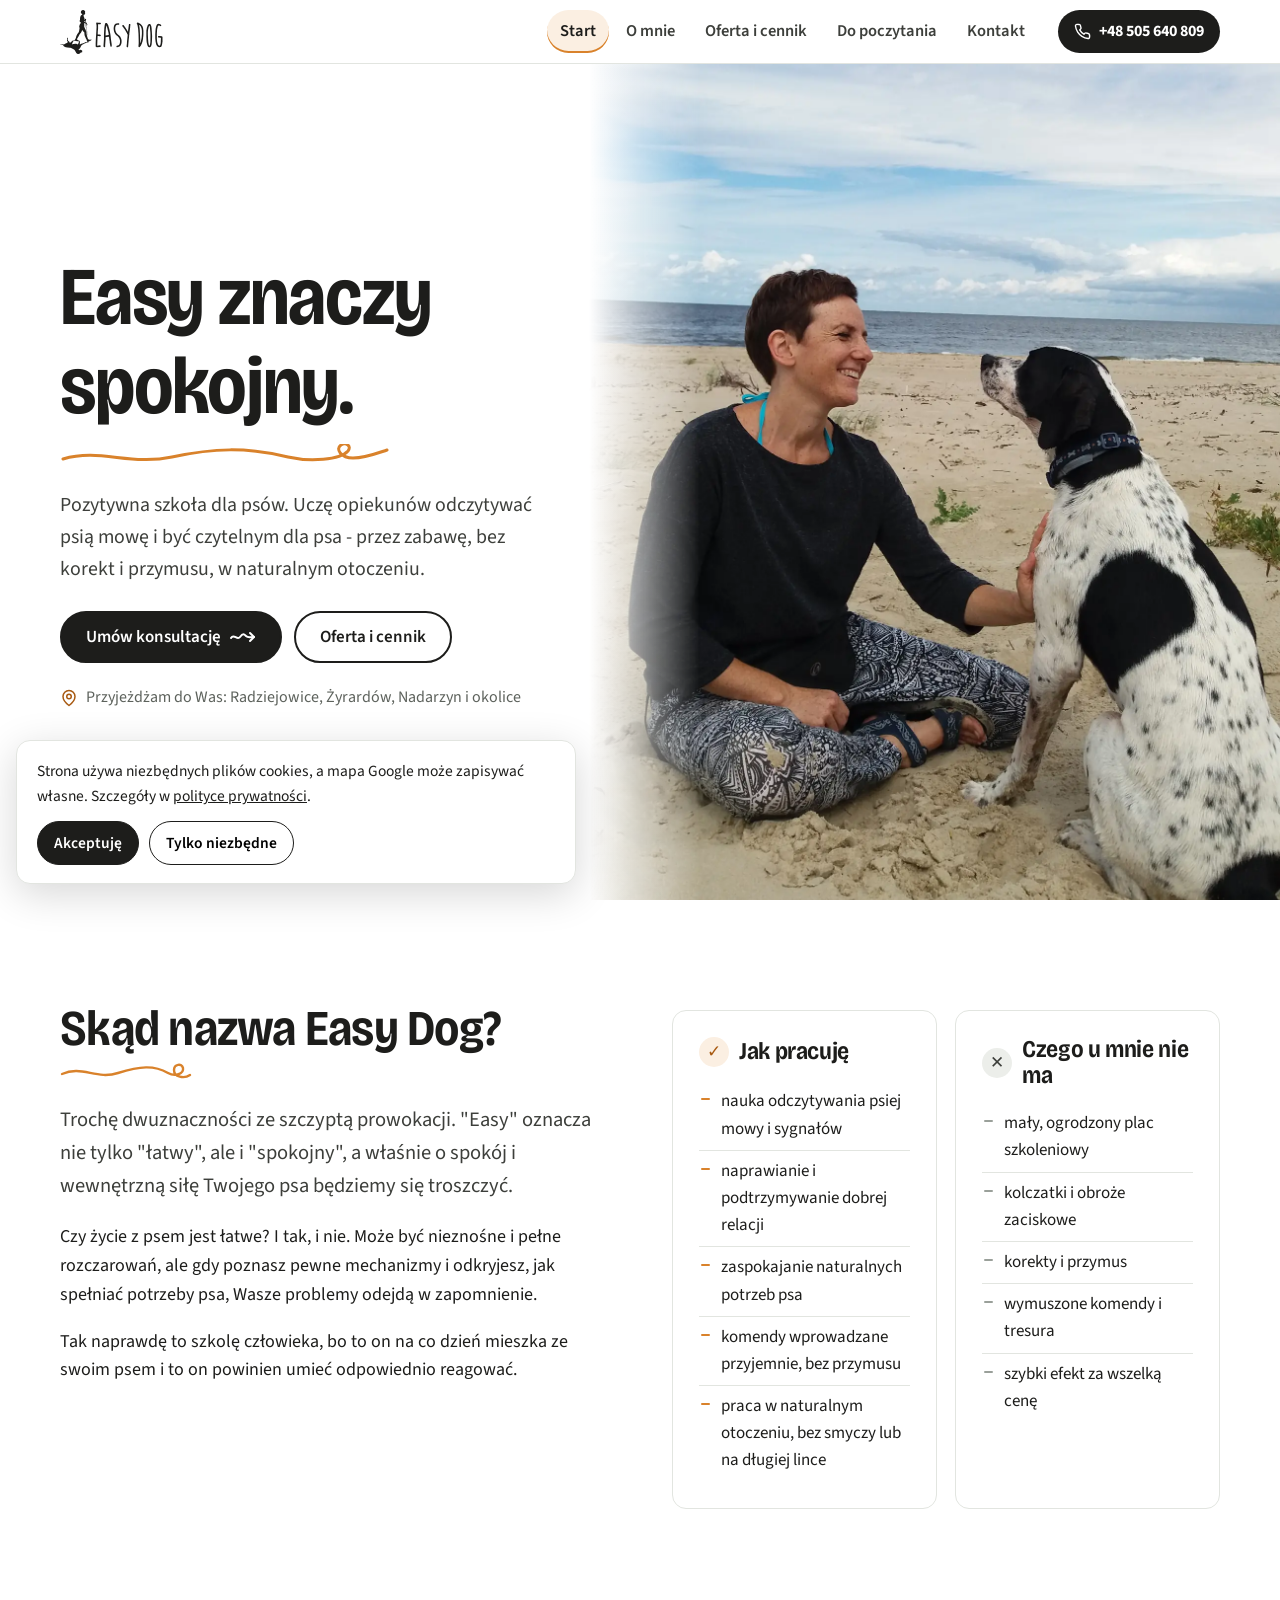
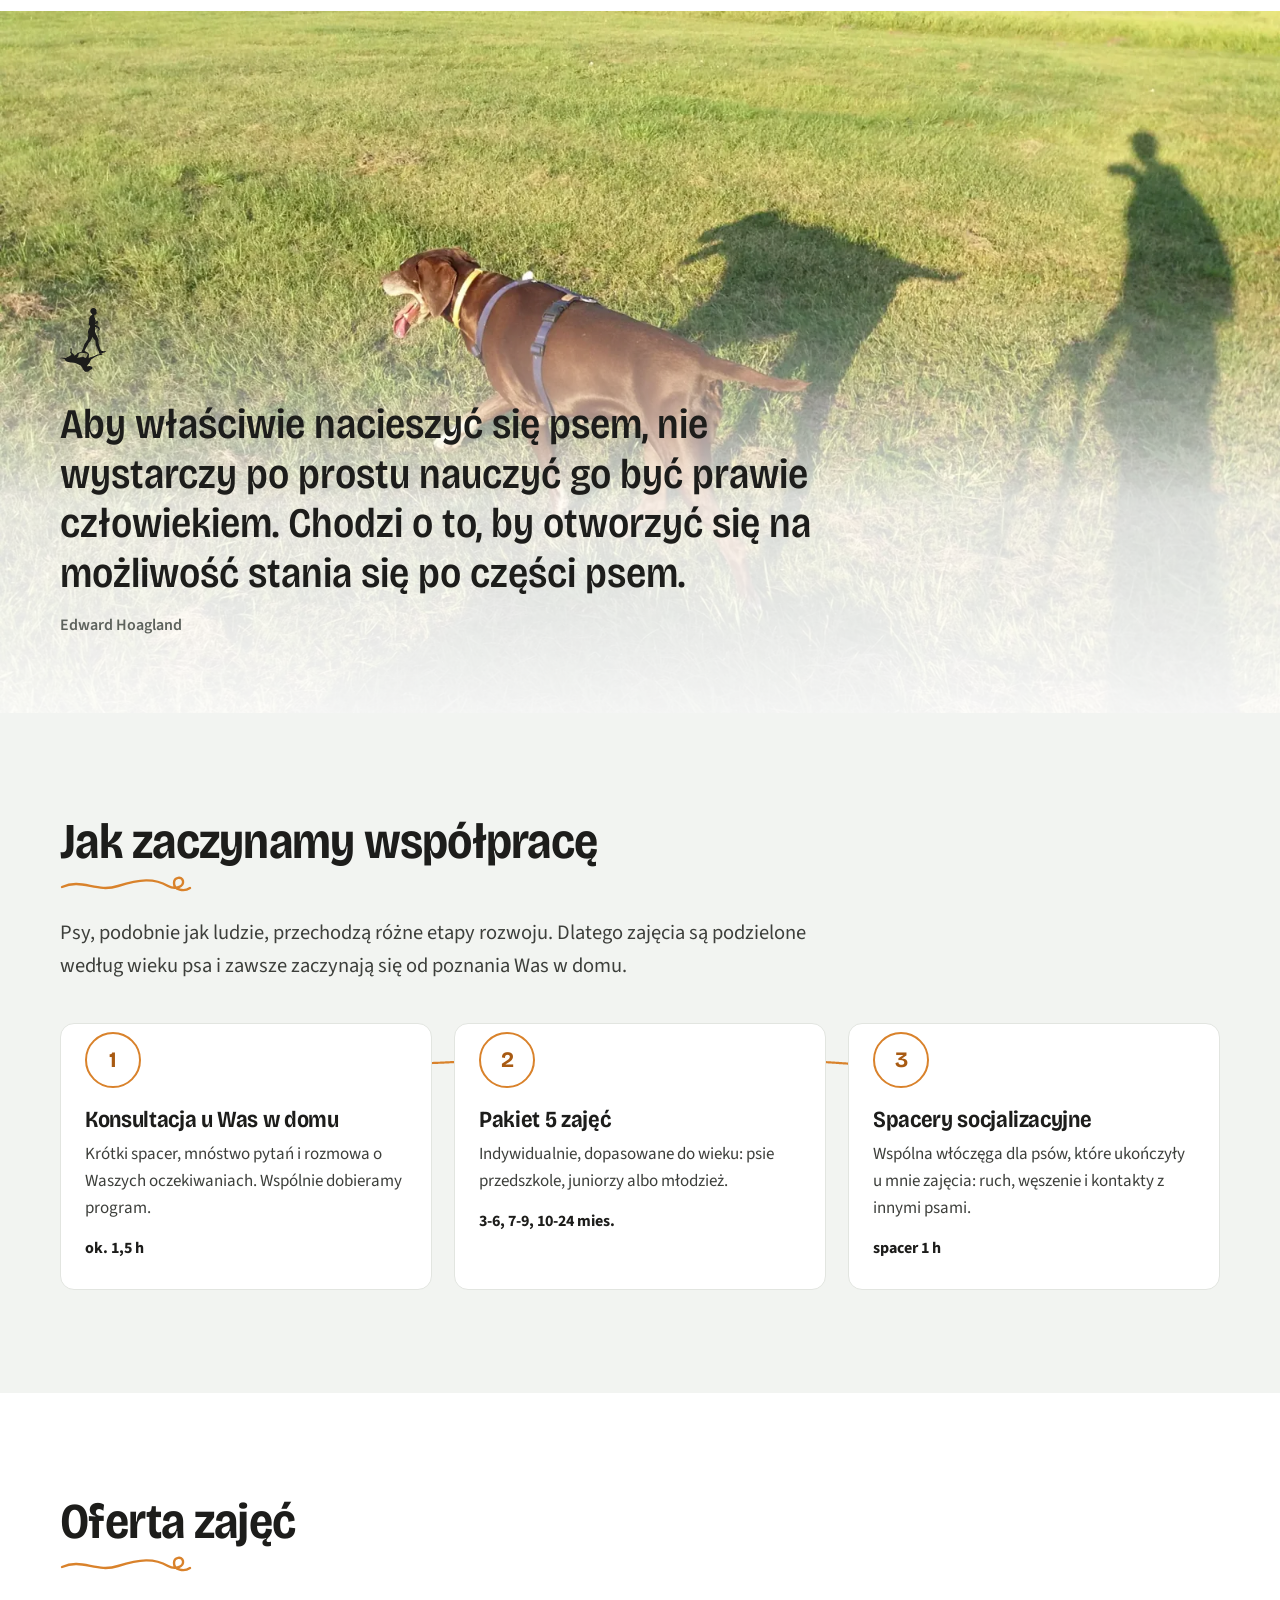
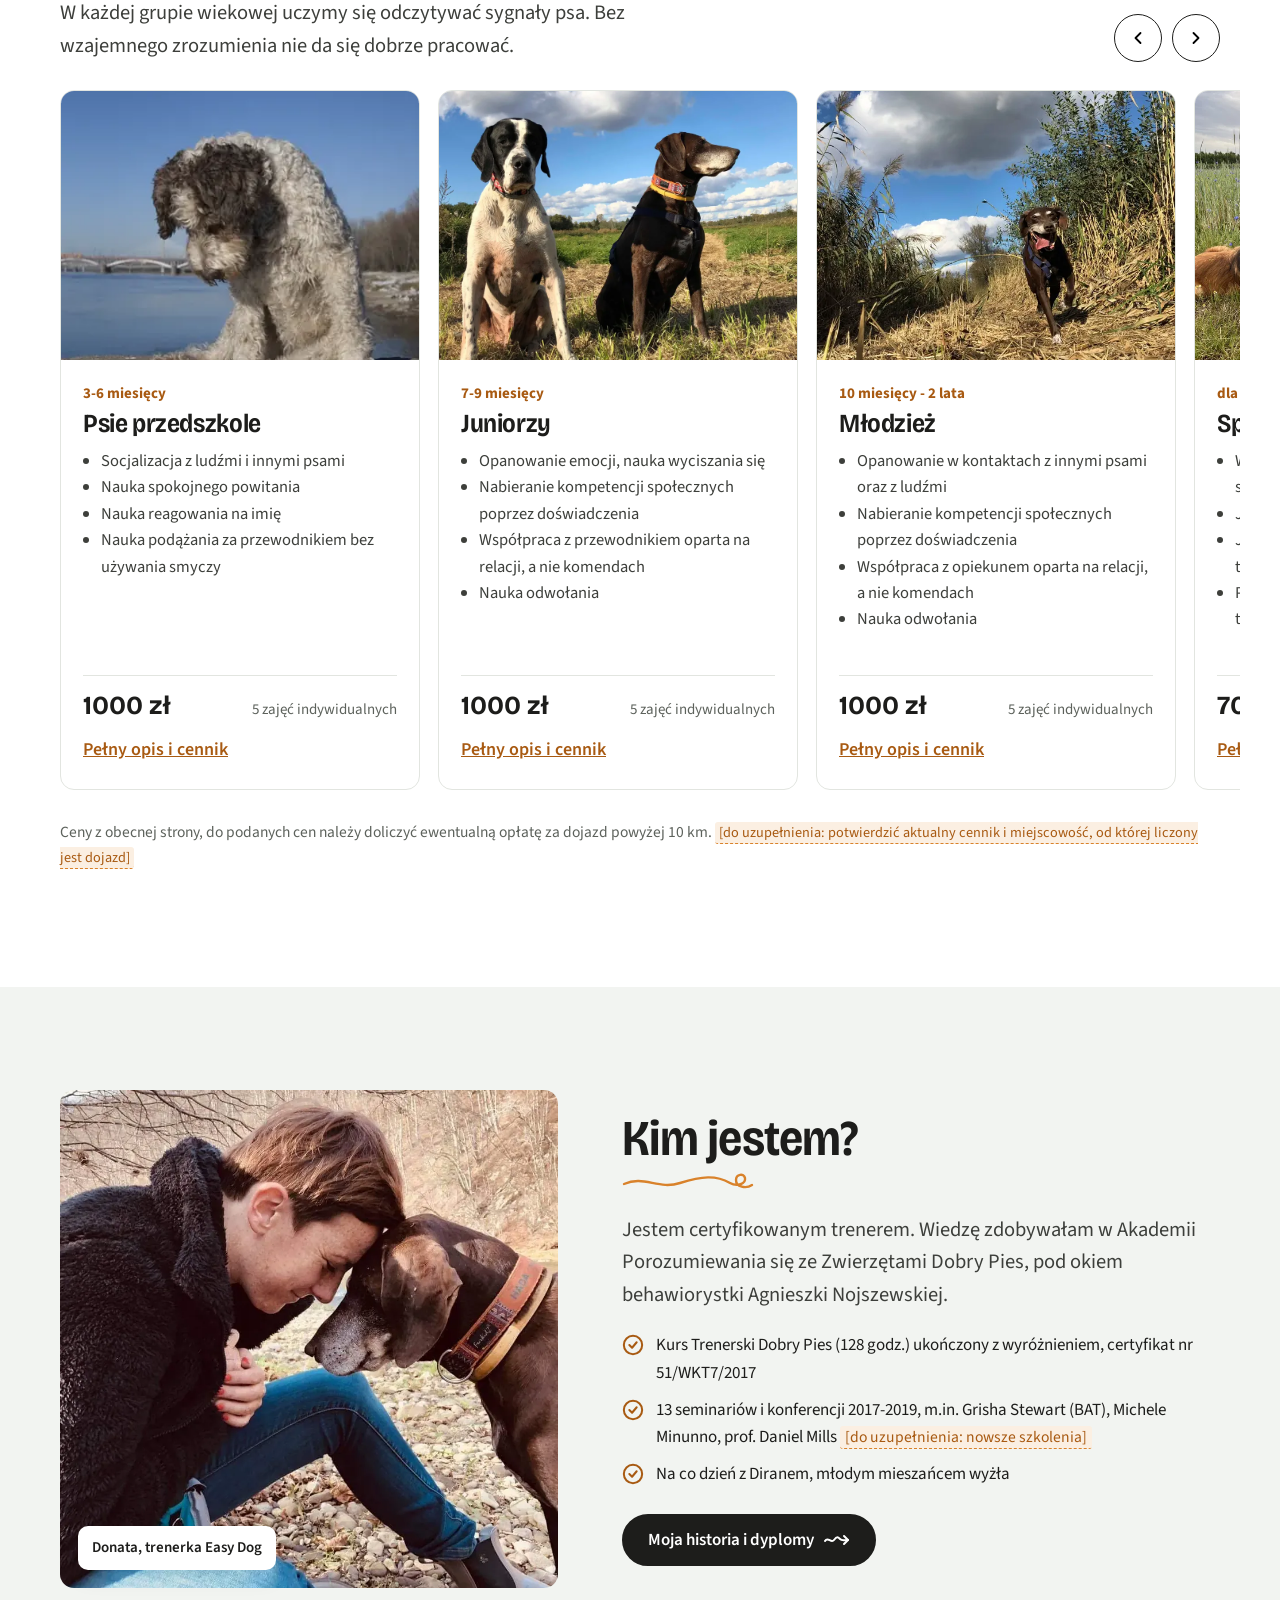
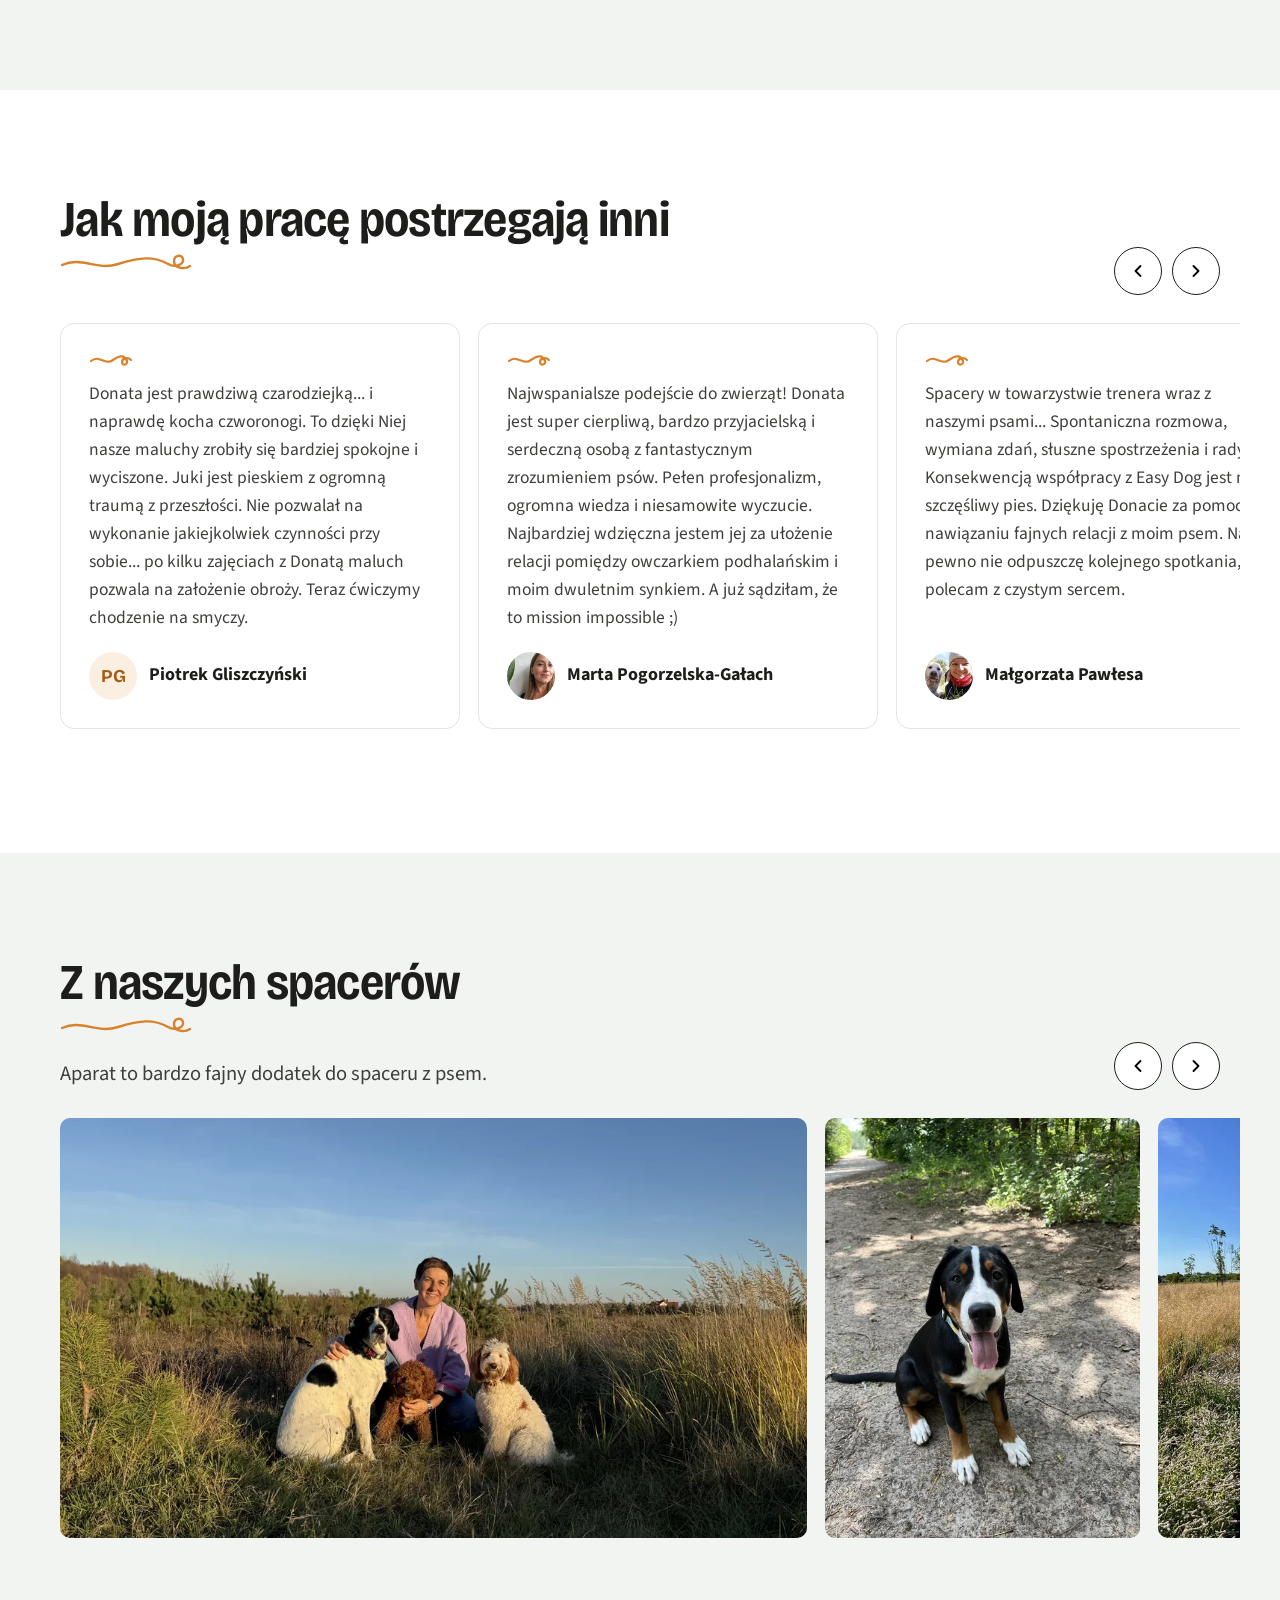
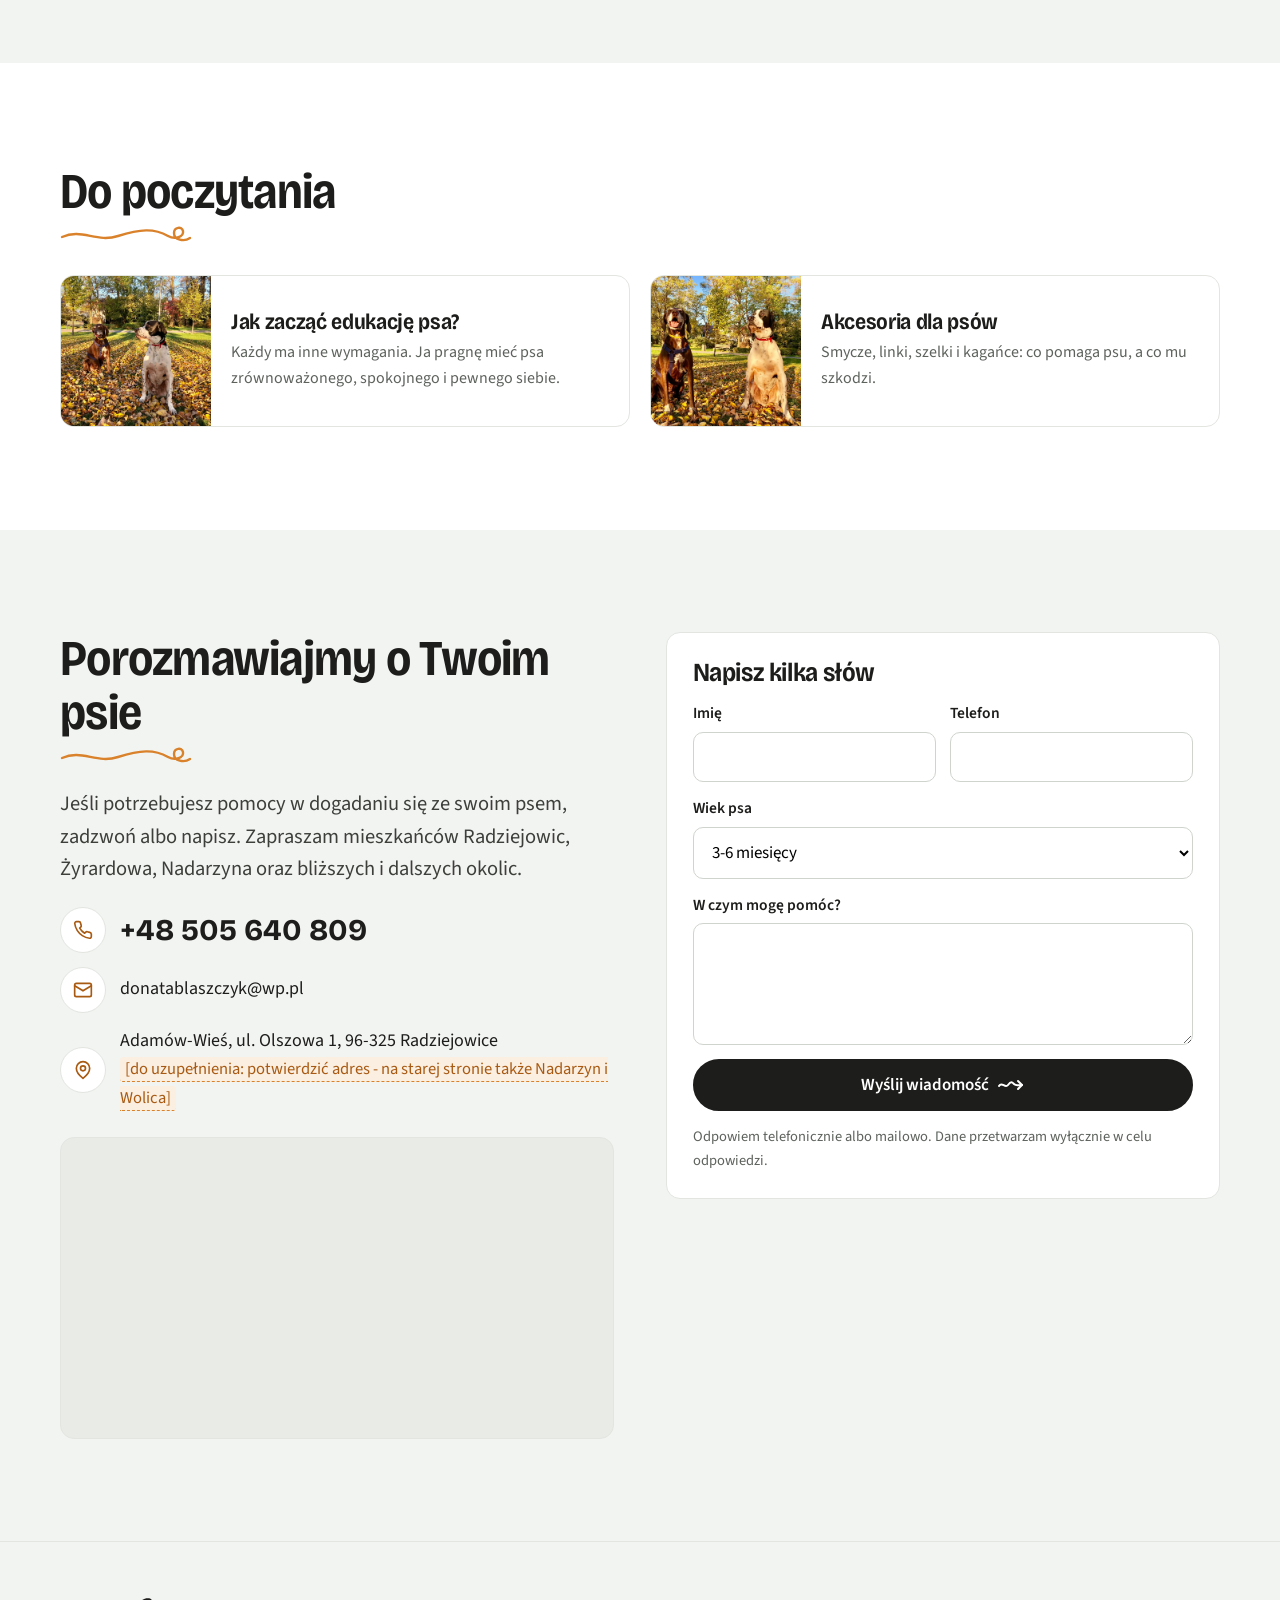
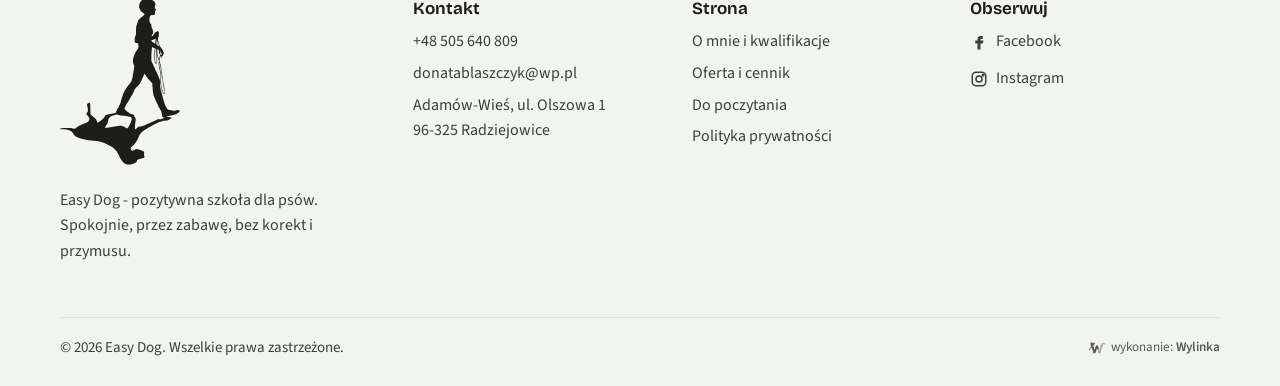
==== commit 0780818d: "Galeria: zdjecia w calosci na telefonie" ====
--- a/index.html
+++ b/index.html
@@ -10,7 +10,7 @@
 <link rel="preconnect" href="https://fonts.googleapis.com">
 <link rel="preconnect" href="https://fonts.gstatic.com" crossorigin>
 <link href="https://fonts.googleapis.com/css2?family=Bricolage+Grotesque:opsz,wdth,wght@12..96,75..100,400..700&family=Source+Sans+3:wght@400;600;700&display=swap" rel="stylesheet">
-<link rel="stylesheet" href="style.css?v=2011">
+<link rel="stylesheet" href="style.css?v=2011b">
 <style>
 .wylinka-badge{display:inline-flex;align-items:center;gap:.4em;color:inherit;text-decoration:none;font-size:.875em;line-height:1;opacity:.85}
 .wylinka-badge:hover,.wylinka-badge:focus-visible{opacity:1}
@@ -180,6 +180,6 @@
  <p>Strona używa niezbędnych plików cookies, a mapa Google może zapisywać własne. Szczegóły w <a href="polityka-prywatnosci.html">polityce prywatności</a>.</p>
  <div class="b"><button class="a" data-v="all">Akceptuję</button><button data-v="min">Tylko niezbędne</button></div>
 </div>
-<script src="app.js?v=2011" defer></script>
+<script src="app.js?v=2011b" defer></script>
 </body>
 </html>
--- a/style.css
+++ b/style.css
@@ -283,3 +283,6 @@
 .lb .nx{right:14px;top:50%;transform:translateY(-50%)}
 .lb .lbc{position:absolute;bottom:14px;left:0;right:0;text-align:center;color:#e8e8e2;font-size:15px;padding:0 16px}
 @media (max-width:700px){.lb .pv,.lb .nx{top:auto;bottom:44px;transform:none}.lb img{max-height:78vh}}
+.track.gal{align-items:center}
+.track.gal img{height:auto;max-height:clamp(260px,34vw,420px);max-width:min(100%,calc(100vw - 40px));object-fit:contain}
+.ofp img[data-full]{height:auto;min-height:0;align-self:start;object-fit:contain}
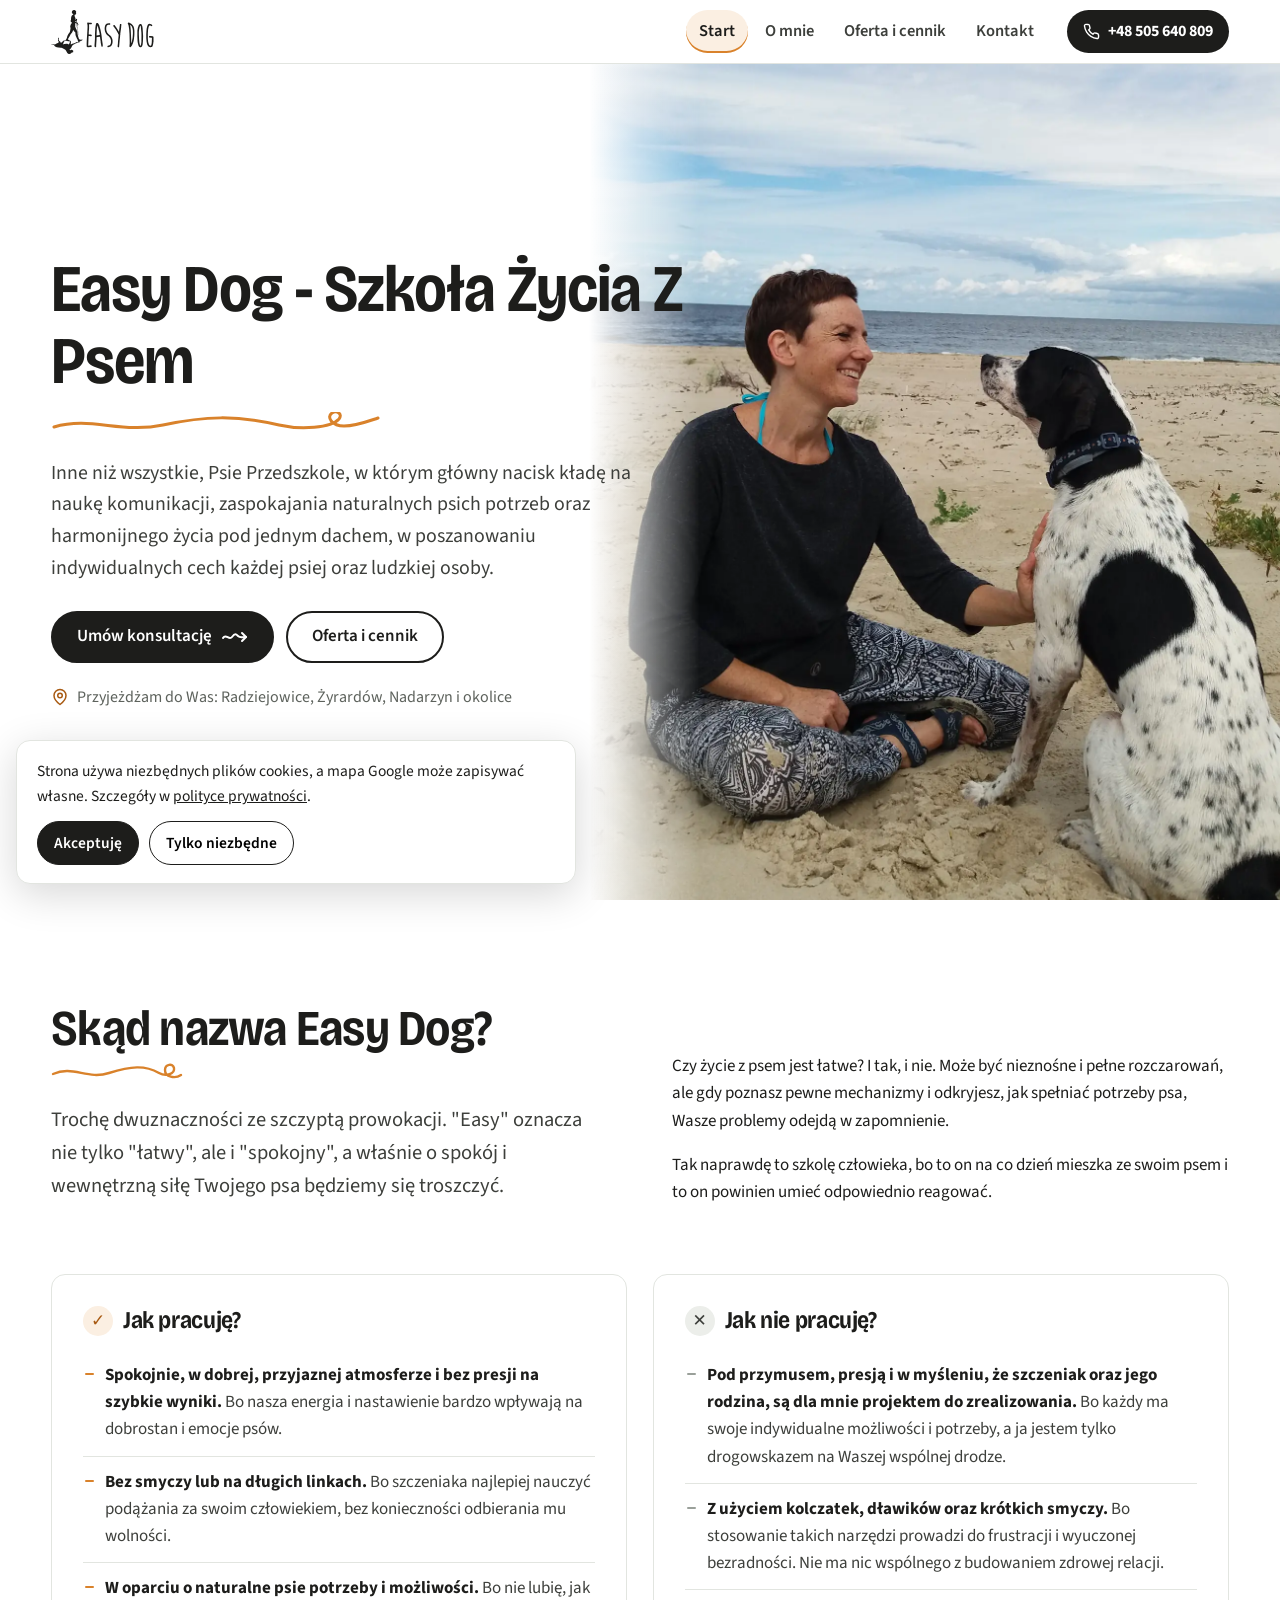
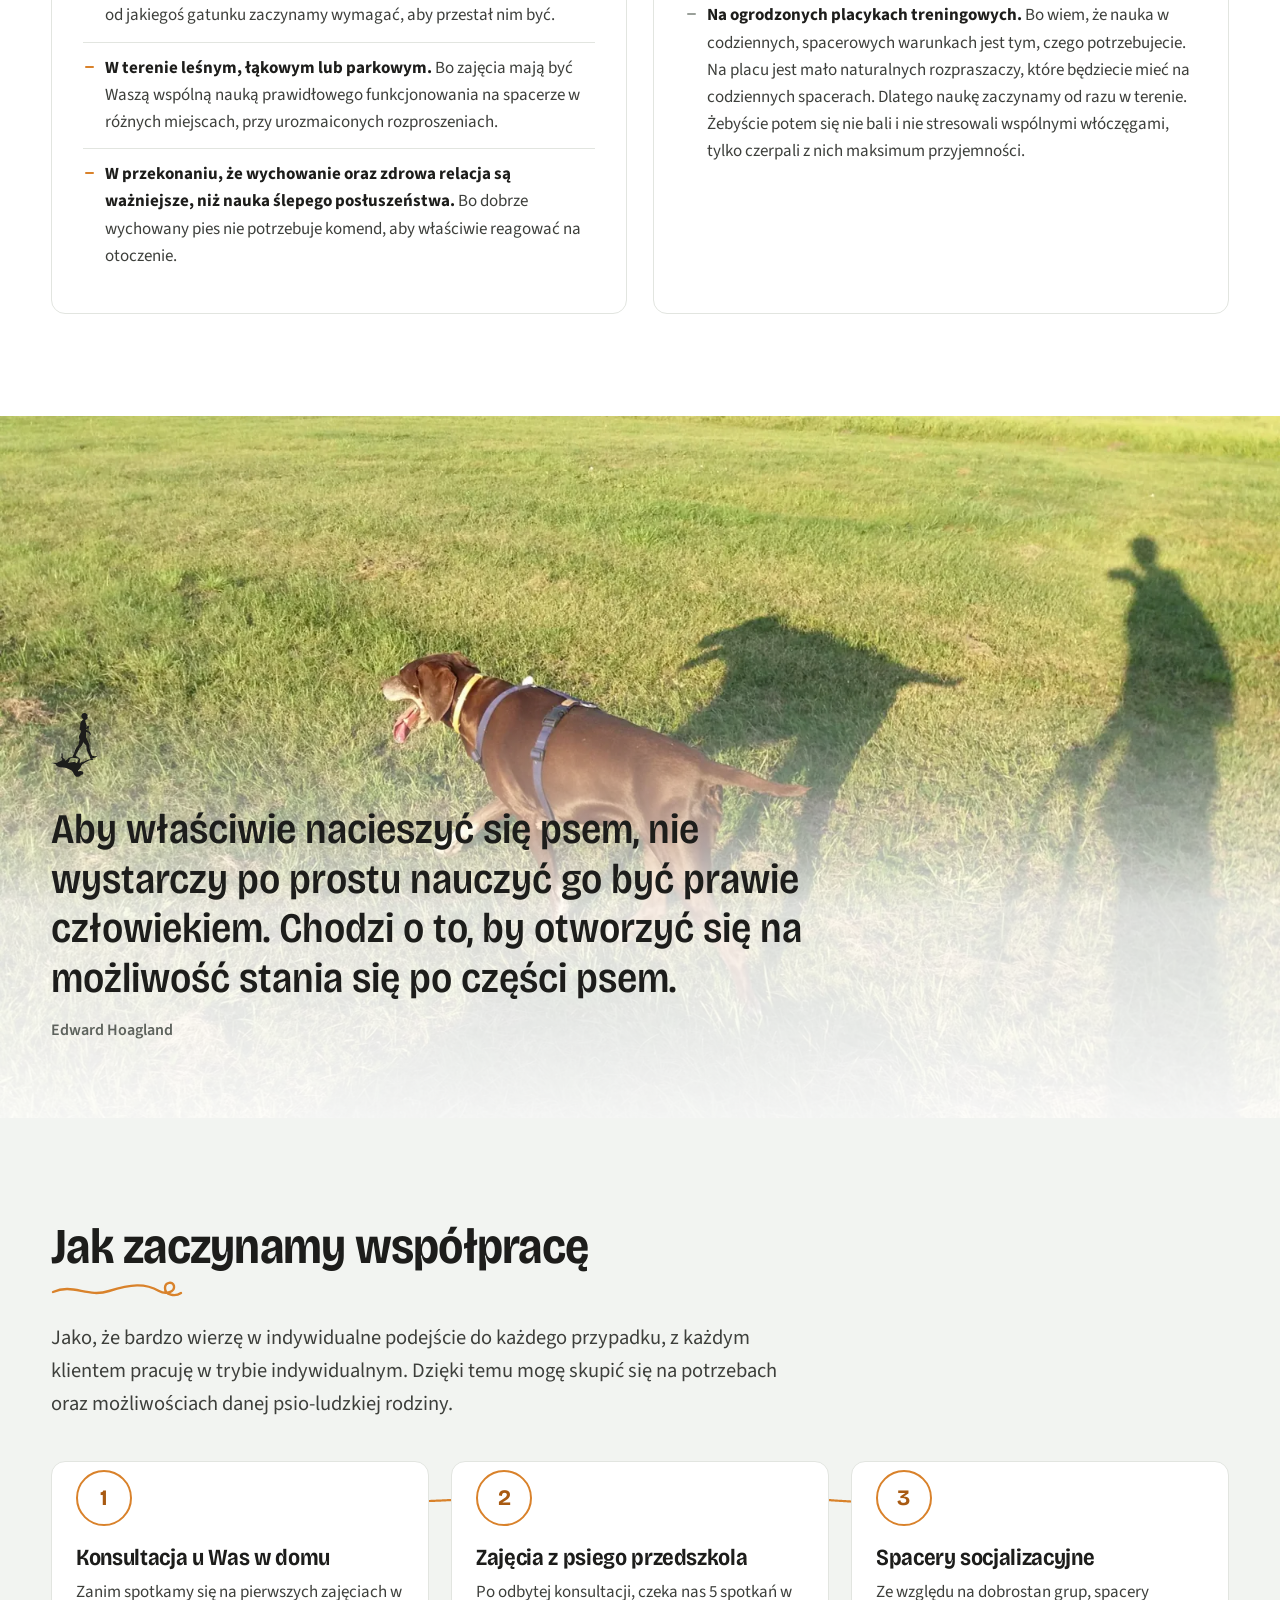
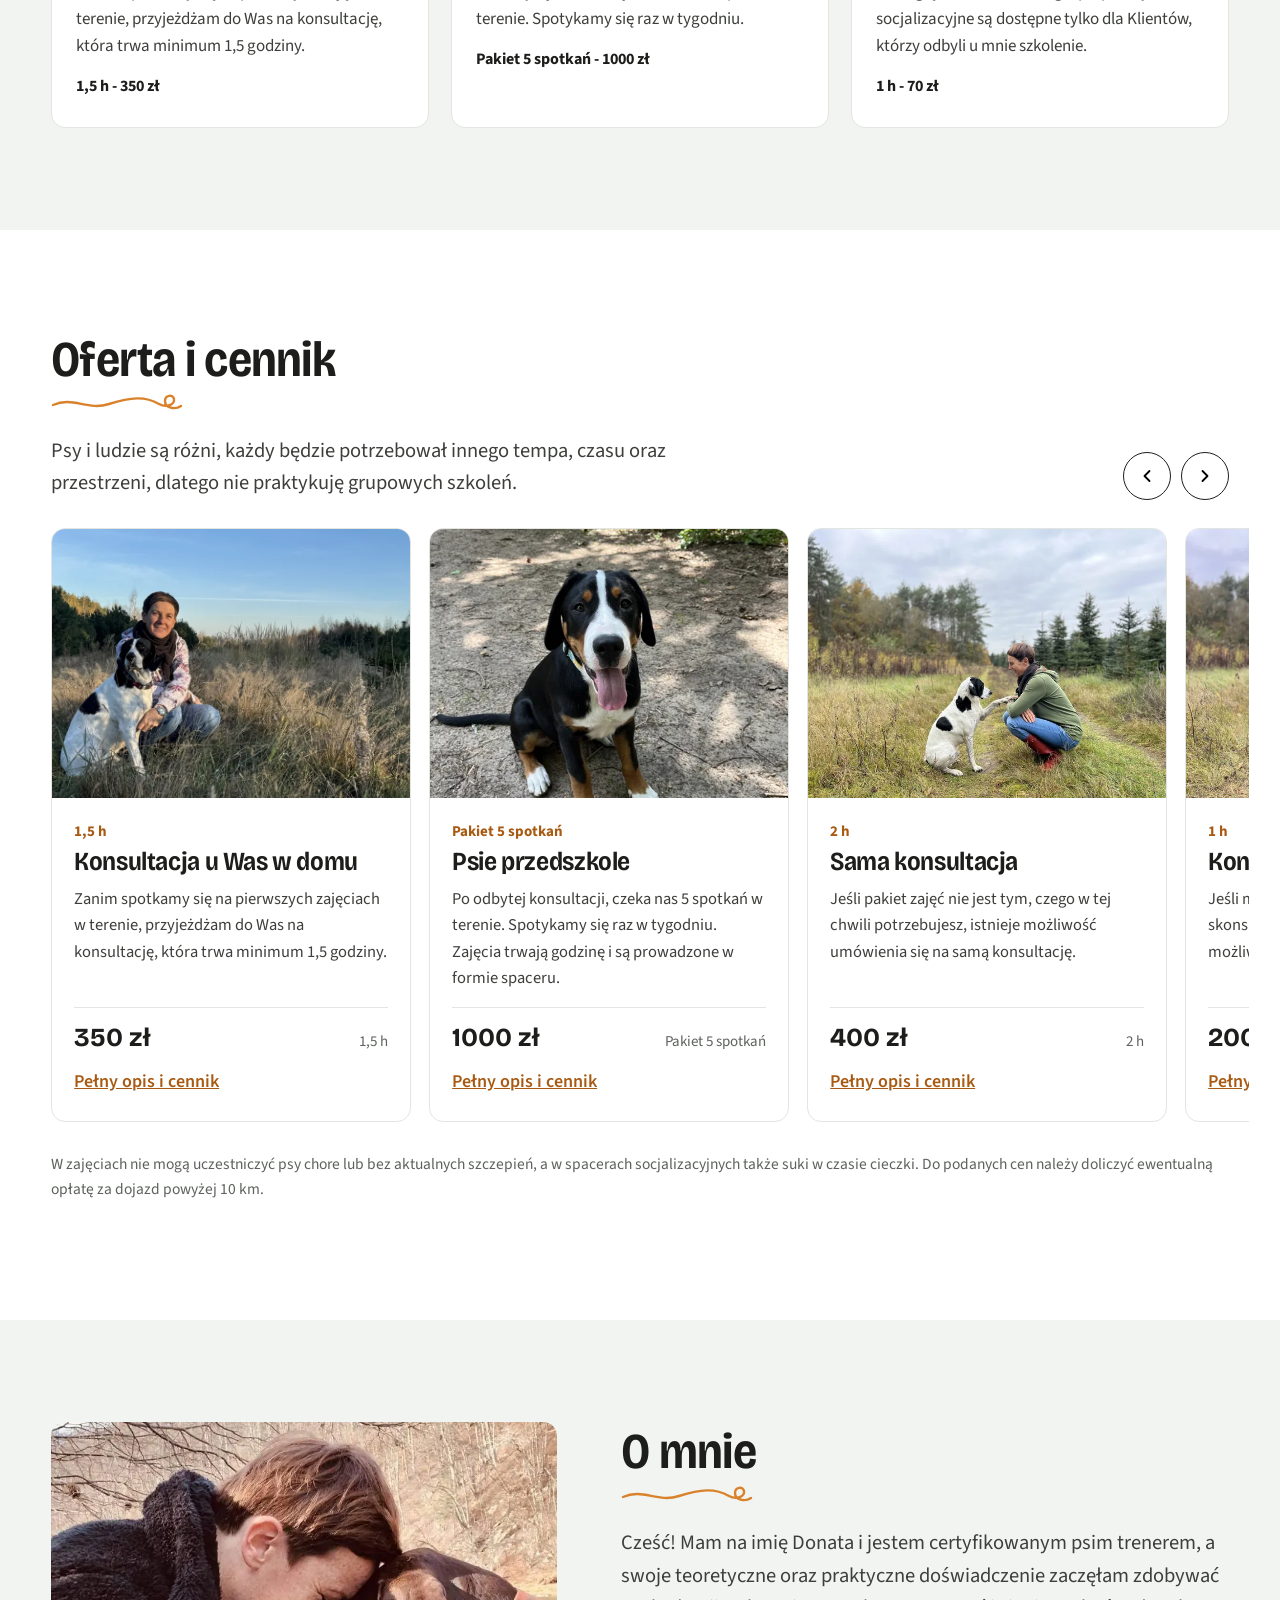
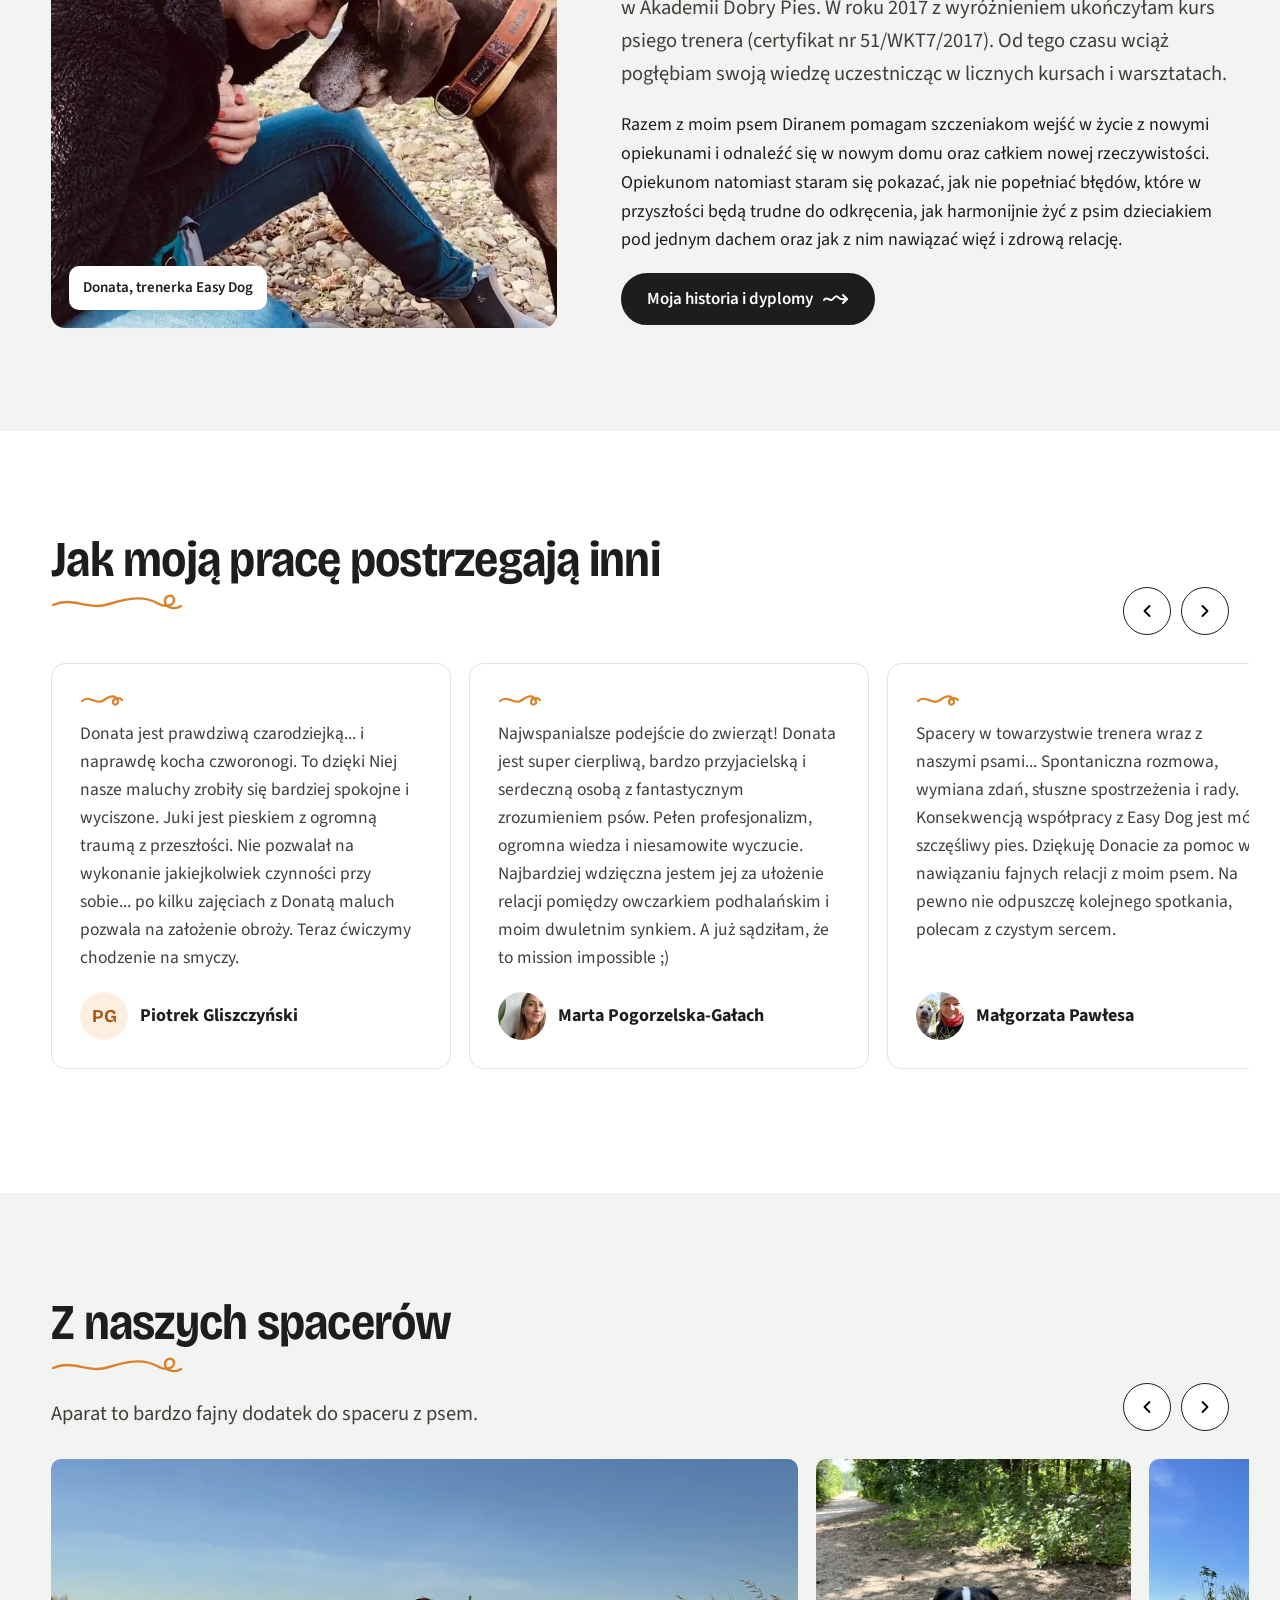
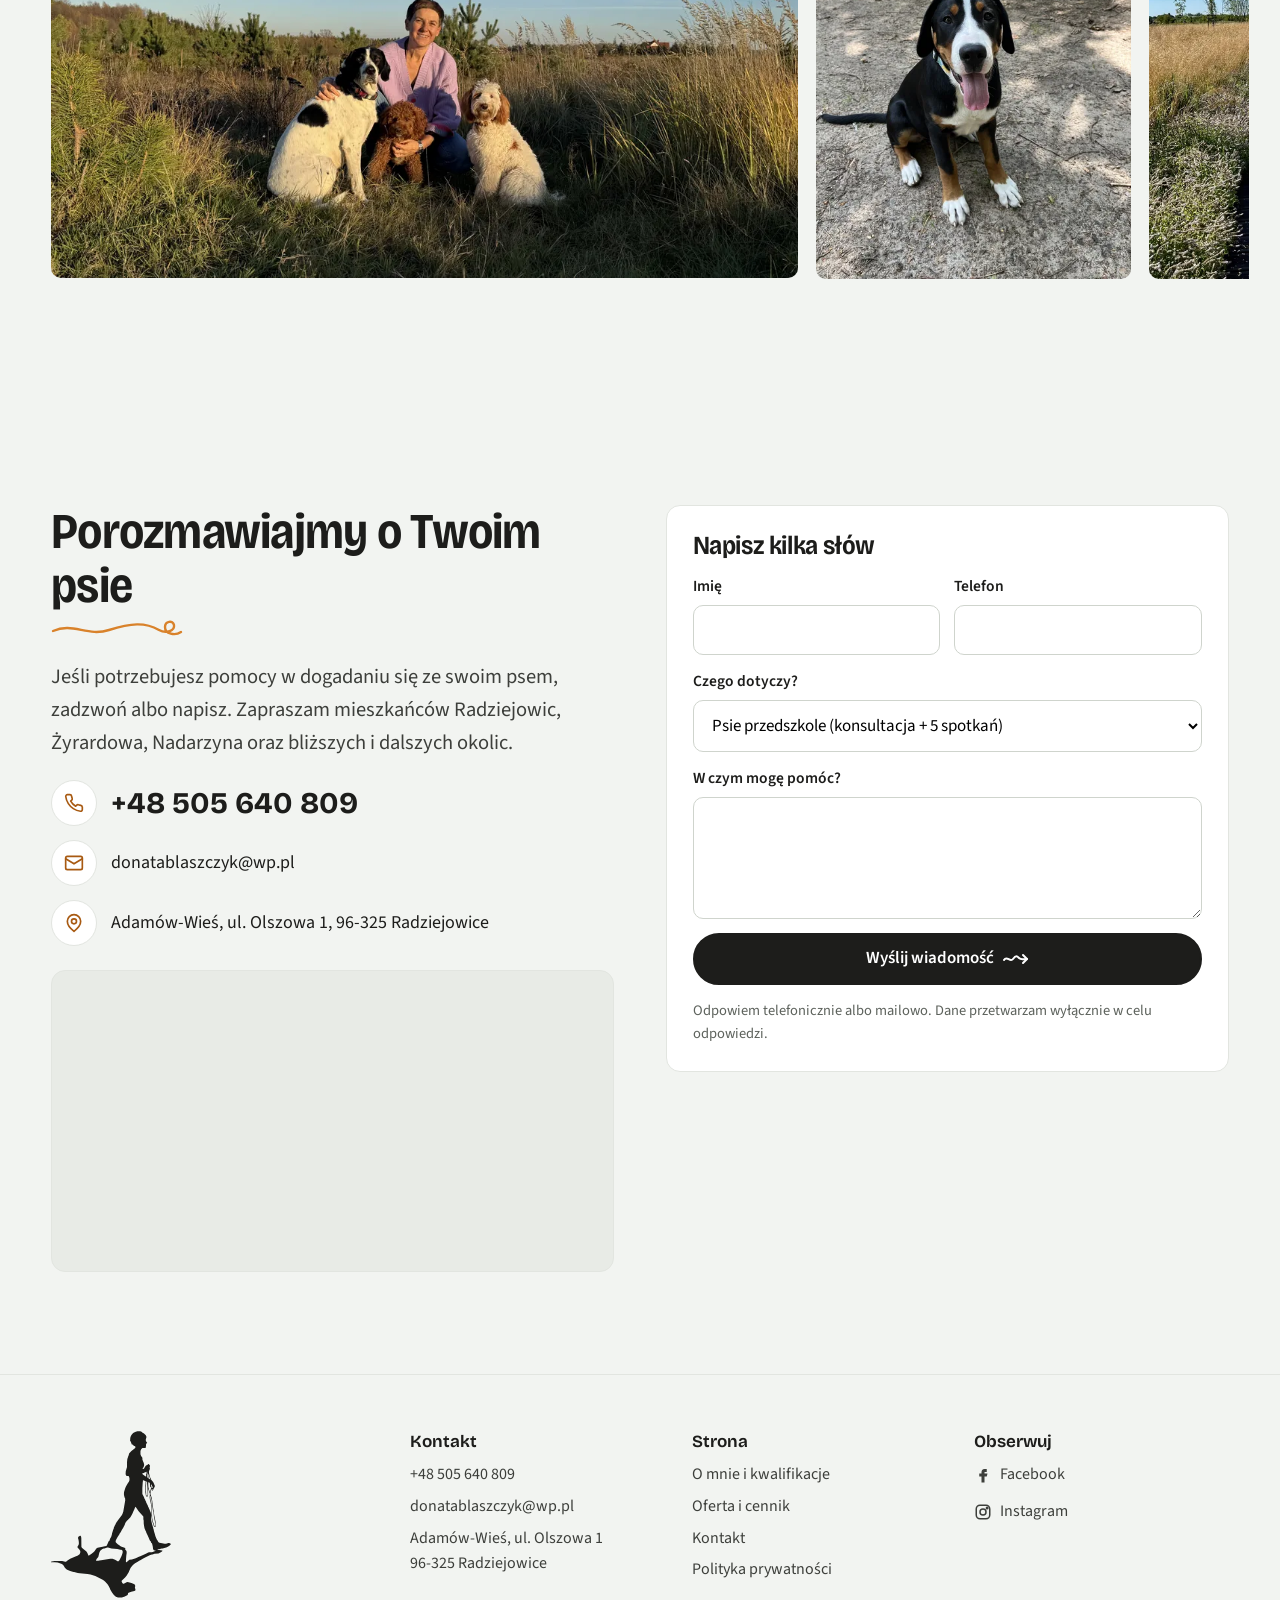
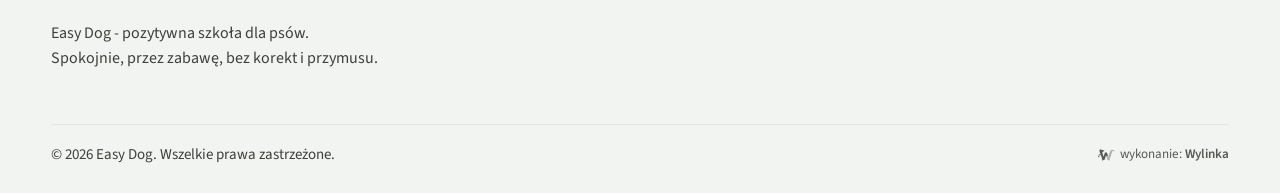
==== commit ffd81c03: "Teksty od klientki z 17.11, oferta wg nowego cennika, bez zakladki Do poczytania, osobna podstrona K" ====
--- a/index.html
+++ b/index.html
@@ -4,13 +4,13 @@
 <meta charset="utf-8">
 <meta name="viewport" content="width=device-width,initial-scale=1">
 <meta name="robots" content="noindex,nofollow">
-<title>Easy Dog - pozytywna szkoła dla psów | Radziejowice, Żyrardów, Nadarzyn</title>
-<meta name="description" content="Pozytywna szkoła dla psów Easy Dog. Zajęcia indywidualne z dojazdem: Radziejowice, Żyrardów, Nadarzyn i okolice. Bez korekt, kolczatek i przymusu.">
+<title>Easy Dog - Szkoła Życia Z Psem | psie przedszkole Radziejowice, Żyrardów, Nadarzyn</title>
+<meta name="description" content="Easy Dog - Szkoła Życia Z Psem. Psie przedszkole i konsultacje z dojazdem: Radziejowice, Żyrardów, Nadarzyn i okolice. Indywidualnie, w terenie, bez kolczatek i przymusu.">
 <link rel="icon" href="img/znak.svg" type="image/svg+xml">
 <link rel="preconnect" href="https://fonts.googleapis.com">
 <link rel="preconnect" href="https://fonts.gstatic.com" crossorigin>
 <link href="https://fonts.googleapis.com/css2?family=Bricolage+Grotesque:opsz,wdth,wght@12..96,75..100,400..700&family=Source+Sans+3:wght@400;600;700&display=swap" rel="stylesheet">
-<link rel="stylesheet" href="style.css?v=2011b">
+<link rel="stylesheet" href="style.css?v=2011c">
 <style>
 .wylinka-badge{display:inline-flex;align-items:center;gap:.4em;color:inherit;text-decoration:none;font-size:.875em;line-height:1;opacity:.85}
 .wylinka-badge:hover,.wylinka-badge:focus-visible{opacity:1}
@@ -28,7 +28,7 @@
 <header class="top">
  <div class="wrap">
   <a class="logo" href="index.html" aria-label="Easy Dog - strona główna"><svg role="img" aria-label="Easy Dog" xmlns="http://www.w3.org/2000/svg" viewBox="0 0 1240 531"><g fill="currentColor" fill-rule="evenodd"><path d="M284.0 1.0 279.8 0.5 274.8 0.8 267.8 3.0 261.5 6.5 256.0 12.5 253.0 18.8 252.2 23.5 251.8 32.0 253.8 33.5 257.2 42.8 258.5 43.2 259.5 43.0 263.5 47.2 267.5 48.8 269.0 51.0 268.0 53.8 265.2 56.8 256.0 64.0 250.0 69.8 249.0 71.2 247.0 78.2 245.0 82.8 245.0 83.8 243.0 89.0 242.0 98.8 242.0 115.0 238.0 128.0 237.5 136.2 238.2 140.2 239.8 142.5 241.8 143.5 246.5 143.5 248.2 144.5 249.8 150.8 249.8 156.5 248.0 161.8 245.0 165.2 239.0 175.8 236.5 181.5 233.0 192.5 232.2 196.8 232.2 203.2 234.0 211.0 236.0 215.2 236.2 221.0 230.0 257.0 228.0 263.0 225.8 267.2 224.0 269.5 224.0 270.2 212.0 285.5 212.0 286.2 210.2 288.2 206.2 294.8 206.0 296.2 203.0 301.2 203.0 302.0 200.2 307.5 200.0 309.8 198.0 314.2 194.0 327.2 194.0 329.0 192.0 335.5 190.0 339.8 188.0 342.8 186.0 349.0 183.0 351.8 182.0 353.8 182.0 354.8 181.0 356.2 180.0 359.8 178.0 363.2 177.8 364.8 176.2 366.0 167.5 368.0 164.2 368.2 148.2 372.0 145.5 373.2 143.8 375.0 138.5 382.5 135.2 385.8 126.2 393.0 125.2 393.2 120.0 396.8 118.8 395.8 115.8 388.5 112.8 384.0 101.0 374.0 97.8 370.5 96.8 368.5 96.5 341.0 95.8 336.8 94.8 334.5 93.8 333.8 92.2 333.8 89.8 335.0 87.2 337.0 86.0 339.8 86.2 342.5 87.0 344.0 88.2 349.8 88.8 357.2 88.0 361.8 84.2 368.5 84.2 370.0 85.2 372.0 90.2 377.5 93.2 382.0 93.2 386.0 92.8 388.2 91.0 392.0 90.0 393.0 84.2 396.8 79.8 399.0 76.0 400.2 61.0 407.0 52.5 412.2 47.8 416.0 45.0 416.2 35.5 414.2 11.0 413.8 2.2 415.2 0.0 416.5 0.0 417.5 2.0 418.0 12.0 417.8 21.2 419.0 28.0 420.8 35.0 423.8 40.0 428.2 44.2 435.2 49.0 439.8 51.5 441.5 61.0 445.8 71.5 448.8 73.5 448.8 85.2 451.8 91.5 452.8 116.2 455.0 125.8 457.0 141.0 462.0 163.0 472.8 168.2 476.0 172.8 479.8 180.0 487.8 184.0 494.2 188.0 502.5 188.2 504.0 193.8 513.0 194.2 514.5 200.2 522.0 206.5 527.8 208.8 528.8 211.5 529.0 212.5 529.8 226.5 529.8 227.5 529.0 233.0 527.8 242.8 523.0 244.8 520.2 245.0 517.5 245.8 516.0 247.0 514.8 255.5 511.8 265.2 509.5 267.2 508.8 268.8 507.2 268.8 504.5 267.0 498.0 267.8 496.0 268.0 492.2 266.8 489.5 265.5 488.2 256.2 484.2 243.8 481.0 240.5 481.2 234.8 484.8 231.2 486.0 229.8 486.0 227.0 484.0 224.8 479.2 225.0 476.5 235.8 466.2 240.5 460.5 247.8 448.5 248.8 445.5 249.8 444.2 249.8 443.5 250.5 442.8 252.8 437.2 254.8 433.8 260.8 426.2 267.5 420.8 274.8 416.8 280.8 412.8 284.2 411.2 293.5 405.8 295.2 405.2 299.5 402.8 315.8 395.0 321.5 392.8 323.2 392.8 329.5 391.0 342.2 389.8 351.0 385.5 354.8 381.8 354.2 380.5 344.0 378.8 338.2 379.2 338.2 378.5 341.5 376.8 343.8 376.5 352.2 374.0 355.5 373.8 360.8 372.5 369.0 369.8 375.8 365.8 380.5 361.8 381.2 360.5 381.0 359.2 379.8 358.0 376.2 356.2 373.8 356.2 366.2 358.8 361.8 359.0 345.5 356.0 343.5 355.0 341.8 353.2 339.8 350.5 338.8 347.5 336.8 345.8 331.8 333.2 331.8 332.0 327.8 319.2 326.8 313.8 325.8 311.5 324.8 306.5 322.0 297.8 319.8 288.0 318.5 280.2 319.0 267.2 317.5 259.5 314.8 253.5 314.8 252.2 313.8 250.8 313.8 250.0 313.0 249.2 310.8 243.5 308.8 240.0 308.8 238.8 302.8 226.8 302.8 225.5 300.8 222.2 299.8 219.2 297.0 214.2 296.8 212.5 295.8 211.2 295.8 210.5 290.8 200.5 290.8 182.2 292.0 164.0 292.5 161.5 292.5 157.5 293.2 156.8 294.0 156.8 297.8 158.5 299.2 158.8 301.2 159.8 301.8 160.5 301.0 164.2 301.0 168.0 300.0 176.5 300.0 192.2 302.0 205.5 303.2 207.8 305.5 209.2 307.2 208.8 308.8 206.5 309.2 202.2 308.8 186.2 309.2 185.2 309.8 185.5 311.0 188.5 311.0 190.2 314.8 200.0 314.0 211.0 315.2 220.2 317.0 226.5 319.0 237.8 319.8 247.2 319.8 269.0 321.0 281.0 323.0 290.0 327.2 302.2 328.2 304.2 329.8 305.8 331.8 306.0 332.8 305.2 333.2 303.5 332.8 288.8 327.2 260.0 326.8 254.0 324.8 243.2 324.8 241.0 322.8 228.5 322.8 225.8 320.8 213.5 316.5 200.5 317.0 196.2 319.2 187.0 322.2 184.8 323.0 184.8 323.2 186.0 322.0 188.8 322.0 190.0 322.5 190.5 323.5 190.5 323.8 189.2 325.8 186.2 327.0 182.8 329.8 178.0 330.5 176.0 330.5 174.2 329.8 173.2 329.8 172.2 329.0 171.2 326.5 164.5 323.8 160.5 319.0 155.0 317.8 151.5 315.8 148.2 314.8 145.5 314.8 144.2 313.8 142.2 313.8 140.8 312.2 135.2 311.8 127.0 313.8 124.0 314.8 119.2 314.8 117.5 314.0 116.0 315.0 112.5 314.8 109.2 312.8 107.5 312.2 106.0 311.2 105.2 310.2 105.2 306.2 108.0 302.5 109.8 300.0 112.8 298.0 116.5 298.0 117.2 295.5 120.0 293.2 121.0 292.0 121.0 291.5 120.5 291.8 119.5 293.5 117.2 295.8 112.0 296.5 109.2 296.5 106.5 294.8 100.5 293.8 99.0 292.8 95.2 291.0 91.5 291.0 87.2 290.5 84.5 286.8 79.2 284.8 74.0 284.8 63.5 287.0 58.2 290.8 54.5 293.0 53.8 300.0 53.8 301.8 52.8 302.2 51.8 301.8 49.0 302.8 47.8 302.0 45.2 303.0 44.5 302.0 41.2 303.5 40.0 305.0 39.5 306.0 38.5 306.0 37.8 303.0 33.5 301.8 30.0 301.8 26.5 302.8 24.0 302.8 22.5 304.0 20.0 303.8 18.2 301.8 13.8 295.2 7.2 292.8 6.0 288.2 2.5ZM337.5 379.2 338.2 379.2ZM143.2 411.2 145.8 407.0 149.8 402.2 150.8 400.2 153.8 387.8 156.8 381.5 163.5 376.0 167.8 374.0 170.0 373.8 179.0 371.0 181.5 371.0 192.2 373.8 211.2 375.8 220.5 377.8 223.8 378.0 225.2 378.5 227.8 381.5 228.2 384.2 227.8 388.2 224.0 399.2 223.0 400.5 223.0 401.2 217.8 411.5 213.5 415.8 204.0 410.2 195.8 406.8 188.8 407.0 159.8 411.8 154.2 412.0 150.2 412.8 144.5 413.0 143.2 412.2ZM269.2 241.5 279.0 255.2 294.0 272.5 294.0 281.2 295.0 285.2 295.2 295.5 297.0 306.2 298.2 311.0 300.0 314.8 300.2 316.2 302.8 320.8 303.2 323.0 309.0 334.8 309.0 335.8 310.0 337.2 314.0 347.0 315.2 349.2 318.0 352.0 318.2 354.8 321.0 357.5 321.8 359.0 323.8 366.8 325.0 375.8 326.2 378.2 327.5 379.5 329.5 380.2 332.5 380.2 332.8 381.0 331.8 382.0 321.5 385.8 318.0 386.2 312.2 386.0 309.5 386.8 302.0 391.0 284.2 399.0 279.8 400.2 269.8 404.8 257.5 408.8 249.5 409.8 242.2 416.5 240.0 417.8 239.0 417.8 238.5 416.2 238.5 412.5 239.8 395.5 240.8 388.8 240.8 384.2 239.8 381.0 236.0 377.0 236.8 374.5 236.2 373.5 234.2 372.0 222.8 368.0 216.2 363.0 212.5 360.8 206.8 355.2 205.8 353.2 205.8 350.0 206.8 347.0 212.0 337.5 217.8 328.8 217.8 328.0 219.8 324.5 221.8 322.0 225.8 314.5 229.5 309.0 234.8 298.5 236.0 294.5 238.0 290.5 241.8 285.8 247.5 280.5 252.8 274.2 257.8 266.2 260.5 260.5 261.8 256.5 262.8 255.2 262.8 254.5 265.8 248.5 266.8 245.0 268.5 242.0ZM316.2 206.8 317.0 207.2 318.0 210.2 318.0 211.8 320.0 218.8 324.0 250.5 327.0 266.8 328.0 275.0 330.8 288.2 331.8 297.2 331.8 303.5 331.2 304.0 330.2 304.0 329.8 303.5 328.8 300.5 327.8 299.2 326.8 294.8 325.8 293.0 325.8 291.8 323.8 285.8 322.0 276.5 320.8 237.5 319.8 233.2 319.8 230.8 317.8 223.0 316.0 213.5 315.8 207.5ZM322.8 175.5 323.8 176.8 323.8 179.2 322.8 181.2 321.0 182.5 320.8 180.8 321.8 178.8 321.8 176.5ZM310.5 162.8 313.0 163.8 314.8 166.0 315.2 178.2 316.0 179.0 317.0 178.8 317.8 177.8 318.0 173.8 318.8 170.8 319.8 170.2 321.0 171.2 321.0 174.2 320.0 178.8 318.0 183.8 316.0 192.2 316.0 194.2 315.2 195.0 313.8 192.8 313.8 191.5 311.8 186.2 310.0 178.2 309.5 168.8 309.8 163.5ZM307.8 162.5 308.0 163.5 307.5 164.0 307.0 163.0ZM303.5 160.8 304.5 160.8 305.5 162.5 307.0 179.8 307.8 201.5 307.0 206.0 305.8 207.2 303.8 205.2 303.0 202.8 302.8 196.8 301.8 190.5 301.8 178.8 302.8 169.2 303.0 161.2ZM310.2 137.2 310.8 137.5 312.0 140.8 312.0 142.8 313.0 144.8 313.0 145.8 315.0 149.8 315.2 151.2 316.8 153.5 316.5 154.5 315.0 154.0 310.0 150.2 309.8 139.0ZM308.2 134.2 308.8 135.5 308.5 148.5 307.5 149.0 306.8 148.5 306.2 146.8 306.8 137.8 307.5 134.8ZM290.8 135.5 291.5 134.8 295.0 133.5 298.0 131.8 302.2 130.5 302.8 131.0 303.0 144.2 302.5 144.8 301.5 144.5 293.5 139.0 290.8 136.5ZM306.2 129.5 306.8 130.5 306.0 132.0 305.8 136.2 305.0 136.8 304.5 136.0 304.0 130.5 304.8 129.5Z"/><path transform="translate(391.3 -151.5) scale(2.15)" d="M44.5 142.0 32.5 142.2 24.0 140.8 22.0 142.2 21.0 144.8 23.0 155.5 23.2 168.5 19.0 237.0 18.2 257.0 18.2 274.8 19.0 276.5 21.2 278.8 24.8 279.8 42.8 278.0 45.2 276.8 46.8 274.5 46.8 272.5 44.8 270.0 42.2 269.0 28.0 270.5 26.8 270.0 29.0 217.2 29.8 216.8 36.8 216.8 40.5 217.5 43.5 217.5 45.0 216.8 46.8 215.0 47.2 213.5 46.5 211.0 44.2 209.0 40.2 208.2 30.8 207.5 29.8 206.5 30.2 192.8 31.8 174.5 31.8 156.0 31.2 151.5 32.2 150.8 44.2 150.5 46.5 149.5 47.5 147.8 47.5 144.8 46.2 143.0ZM76.0 143.2 73.8 144.0 72.0 146.0 71.0 148.0 69.0 156.5 67.0 170.5 64.8 204.5 64.8 232.2 62.0 274.0 63.2 277.2 64.8 278.8 66.8 279.5 68.0 279.5 69.8 278.8 72.0 276.0 71.5 269.2 73.8 236.2 73.8 223.8 74.8 222.8 79.2 221.8 92.5 220.2 93.0 221.0 94.0 230.0 96.8 246.8 97.0 252.2 101.0 274.5 102.0 276.0 103.0 276.8 105.2 276.8 107.0 275.8 108.8 273.5 108.2 262.8 104.0 235.2 102.8 221.5 100.8 207.2 97.8 190.8 96.8 187.5 96.5 184.0 92.8 169.5 90.8 163.8 89.8 158.8 86.5 151.2 84.0 147.5 80.5 144.0 78.5 143.2ZM78.8 158.0 79.8 159.0 80.0 161.0 81.0 162.8 82.0 167.2 82.8 168.5 84.0 174.0 84.8 175.5 85.0 178.5 87.0 185.0 90.8 201.0 91.0 205.2 92.0 209.8 91.5 210.8 90.0 211.2 74.2 213.2 73.8 212.8 75.0 180.5 77.0 163.8 77.8 161.5 77.8 158.8ZM147.2 144.5 143.5 144.5 134.8 146.0 129.8 148.2 127.2 150.0 124.2 153.5 122.0 157.5 120.2 164.8 119.2 172.5 119.5 180.2 121.0 189.2 122.0 192.8 125.2 200.2 128.0 205.0 134.5 211.8 142.2 218.2 148.8 225.8 152.0 231.5 154.8 241.2 154.8 251.2 153.0 259.5 151.0 264.0 146.8 268.0 143.0 269.8 137.2 271.2 134.8 273.5 134.5 275.5 135.0 277.2 136.8 279.0 138.5 279.8 143.5 278.8 148.5 276.8 154.0 273.8 157.8 270.2 161.8 261.0 163.2 255.0 163.8 249.5 163.5 240.0 162.8 236.0 160.5 229.5 156.5 221.2 151.8 215.2 141.5 206.0 134.0 198.0 131.0 191.5 128.8 183.5 128.0 178.0 128.0 171.8 128.8 166.5 130.8 159.8 132.0 157.8 134.0 155.8 135.8 154.8 139.8 153.8 146.0 153.8 148.5 152.8 150.8 150.0 150.8 147.8 148.5 145.0ZM210.0 148.5 207.8 148.5 206.2 149.2 205.0 151.0 200.2 186.8 200.2 191.2 199.8 192.0 199.2 192.0 197.8 190.0 197.5 189.0 194.0 183.8 193.8 182.5 188.0 174.0 186.8 171.2 176.5 156.8 174.2 155.0 171.2 154.5 170.0 155.0 168.0 157.0 167.5 159.0 168.0 161.5 175.0 170.0 176.2 172.5 180.0 177.2 186.0 187.2 187.0 188.2 188.2 191.2 194.0 200.8 194.0 201.8 198.0 209.2 194.0 248.0 193.8 256.5 192.0 273.0 192.0 276.2 194.5 279.2 195.8 279.8 197.2 279.8 199.0 279.0 199.8 278.2 200.5 276.0 203.8 237.5 205.8 221.2 206.0 214.0 207.2 207.5 207.0 204.2 211.5 171.2 212.0 162.8 213.2 153.8 213.2 151.8 212.8 150.5 211.2 149.0Z"/><path transform="translate(195.0 -151.5) scale(2.15)" d="M344.5 141.0 342.5 141.8 341.0 143.2 340.2 144.8 340.2 146.2 344.0 154.5 345.0 158.2 348.0 177.5 350.0 205.5 351.0 241.0 351.0 260.2 350.0 269.5 350.0 276.8 351.5 278.8 354.0 279.8 356.8 278.8 362.8 271.2 368.8 258.5 372.8 245.8 375.5 231.5 375.8 225.0 376.8 217.8 377.5 206.2 377.5 187.2 375.5 171.5 372.8 163.2 369.2 156.8 363.0 149.8 358.0 146.0 354.0 144.2 351.5 143.8 347.5 141.2ZM353.8 154.8 354.8 154.8 357.2 156.5 363.0 163.5 366.8 173.2 368.0 179.0 369.0 187.5 369.2 202.5 367.8 223.0 366.8 230.2 363.5 245.8 361.0 253.0 361.0 254.5 359.8 255.5 358.8 254.2 359.2 253.2 359.5 237.5 357.2 183.8 355.8 168.8 353.8 156.5 353.2 155.5ZM411.5 148.5 409.2 149.0 406.8 150.2 403.0 154.5 400.2 159.5 400.0 161.5 397.2 169.2 394.2 185.5 394.0 217.8 395.2 244.5 396.2 253.0 399.0 265.8 401.0 271.5 404.2 276.2 407.2 278.8 409.2 279.5 412.5 279.8 416.8 278.5 420.8 274.5 423.8 264.8 425.5 244.0 426.5 217.5 424.0 176.5 422.5 164.8 420.8 158.5 417.5 151.8 415.0 149.5ZM410.8 158.8 412.0 159.5 413.0 162.2 413.8 166.8 416.8 197.8 417.2 212.5 416.8 249.8 414.8 264.0 414.0 265.8 413.8 268.0 412.0 271.0 411.0 271.0 409.0 268.2 405.8 256.0 403.8 234.5 402.5 208.2 402.5 193.5 403.8 181.5 406.8 167.8 408.8 161.8 410.0 159.2ZM461.8 148.2 458.5 149.0 455.0 151.0 452.2 154.8 449.0 162.5 446.2 176.2 445.0 187.8 444.0 206.5 444.0 229.2 446.0 249.2 449.0 262.2 451.0 267.5 454.2 273.0 458.8 276.8 462.5 278.5 468.5 279.2 472.0 278.8 475.0 277.5 478.5 274.8 479.8 272.5 482.8 261.0 484.0 251.2 484.8 249.8 484.8 221.8 483.0 219.0 480.5 218.0 469.8 216.8 465.2 215.8 461.8 216.0 460.0 217.5 459.5 219.5 460.0 222.8 461.2 224.2 474.8 226.2 476.0 227.2 475.0 253.2 473.8 260.8 473.0 262.5 472.8 266.0 472.0 268.2 470.5 269.8 467.8 270.8 466.5 270.5 462.0 268.0 458.8 263.2 456.0 254.8 454.5 247.5 453.0 230.2 453.0 202.0 454.5 180.5 456.8 168.2 458.8 161.8 460.5 158.5 462.5 157.0 464.8 157.0 467.0 157.8 471.8 160.5 474.5 161.0 475.8 160.5 477.5 158.8 478.0 156.2 477.0 154.2 472.0 150.0 466.0 148.5Z"/></g></svg></a>
-  <nav class="nav" aria-label="Menu"><a href="index.html" aria-current="page">Start</a><a href="o-mnie.html">O mnie</a><a href="oferta.html">Oferta i cennik</a><a href="poradnik.html">Do poczytania</a><a href="index.html#kontakt">Kontakt</a><a class="mtel" href="tel:+48505640809">+48 505 640 809</a></nav>
+  <nav class="nav" aria-label="Menu"><a href="index.html" aria-current="page">Start</a><a href="o-mnie.html">O mnie</a><a href="oferta.html">Oferta i cennik</a><a href="kontakt.html">Kontakt</a><a class="mtel" href="tel:+48505640809">+48 505 640 809</a></nav>
   <a class="tel-top" href="tel:+48505640809"><svg viewBox="0 0 24 24" fill="none" stroke="currentColor" stroke-width="2" stroke-linecap="round" stroke-linejoin="round" aria-hidden="true"><path d="M22 16.9v3a2 2 0 0 1-2.2 2 19.8 19.8 0 0 1-8.6-3.1 19.5 19.5 0 0 1-6-6A19.8 19.8 0 0 1 2.1 4.2 2 2 0 0 1 4.1 2h3a2 2 0 0 1 2 1.7c.1.9.4 1.8.7 2.7a2 2 0 0 1-.5 2.1L8 9.8a16 16 0 0 0 6 6l1.3-1.3a2 2 0 0 1 2.1-.4c.9.3 1.8.6 2.7.7a2 2 0 0 1 1.7 2z"/></svg>+48 505 640 809</a>
   <button class="burger" aria-label="Otwórz menu" aria-expanded="false"><span></span><span></span><span></span></button>
  </div>
@@ -42,27 +42,26 @@
  </picture>
  <div class="wrap">
   <div class="hero-txt">
-   <h1>Easy znaczy spokojny.<svg class="ln" viewBox="0 0 330 24" fill="none" aria-hidden="true"><path d="M3 15C40 4 70 22 112 13S186 3 228 13c22 5 52 3 60-6 4-5-2-9-7-6-6 4 0 13 12 13 12 0 22-4 34-8" stroke="#D9822B" stroke-width="3" stroke-linecap="round"/></svg></h1>
-   <p>Pozytywna szkoła dla psów. Uczę opiekunów odczytywać psią mowę i być czytelnym dla psa - przez zabawę, bez korekt i przymusu, w naturalnym otoczeniu.</p>
-   <div class="cta"><a class="btn btn-p" href="#kontakt">Umów konsultację <svg viewBox="0 0 26 12" fill="none" stroke="currentColor" stroke-width="2" stroke-linecap="round" stroke-linejoin="round" aria-hidden="true"><path d="M1 7c3-5 6 3 9-1s4-3 6-1 3 1 8 1"/><path d="m20 2 4 4-4 4"/></svg></a><a class="btn btn-s" href="oferta.html">Oferta i cennik</a></div>
+   <h1>Easy Dog - Szkoła Życia Z Psem<svg class="ln" viewBox="0 0 330 24" fill="none" aria-hidden="true"><path d="M3 15C40 4 70 22 112 13S186 3 228 13c22 5 52 3 60-6 4-5-2-9-7-6-6 4 0 13 12 13 12 0 22-4 34-8" stroke="#D9822B" stroke-width="3" stroke-linecap="round"/></svg></h1>
+   <p>Inne niż wszystkie, Psie Przedszkole, w którym główny nacisk kładę na naukę komunikacji, zaspokajania naturalnych psich potrzeb oraz harmonijnego życia pod jednym dachem, w poszanowaniu indywidualnych cech każdej psiej oraz ludzkiej osoby.</p>
+   <div class="cta"><a class="btn btn-p" href="kontakt.html">Umów konsultację <svg viewBox="0 0 26 12" fill="none" stroke="currentColor" stroke-width="2" stroke-linecap="round" stroke-linejoin="round" aria-hidden="true"><path d="M1 7c3-5 6 3 9-1s4-3 6-1 3 1 8 1"/><path d="m20 2 4 4-4 4"/></svg></a><a class="btn btn-s" href="oferta.html">Oferta i cennik</a></div>
    <div class="gdzie"><svg viewBox="0 0 24 24" fill="none" stroke="currentColor" stroke-width="2" stroke-linecap="round" stroke-linejoin="round" aria-hidden="true"><path d="M20 10c0 6-8 12-8 12S4 16 4 10a8 8 0 0 1 16 0z"/><circle cx="12" cy="10" r="3"/></svg>Przyjeżdżam do Was: Radziejowice, Żyrardów, Nadarzyn i okolice</div>
   </div>
  </div>
 </section>
 
 <section class="sec" id="jak">
- <div class="wrap two">
+ <div class="wrap two nazwa">
   <div class="rv">
    <h2 class="h2">Skąd nazwa Easy Dog?</h2>
    <p class="lead">Trochę dwuznaczności ze szczyptą prowokacji. "Easy" oznacza nie tylko "łatwy", ale i "spokojny", a właśnie o spokój i wewnętrzną siłę Twojego psa będziemy się troszczyć.</p>
+  </div>
+  <div class="rv nazwa-p">
    <p>Czy życie z psem jest łatwe? I tak, i nie. Może być nieznośne i pełne rozczarowań, ale gdy poznasz pewne mechanizmy i odkryjesz, jak spełniać potrzeby psa, Wasze problemy odejdą w zapomnienie.</p>
    <p>Tak naprawdę to szkolę człowieka, bo to on na co dzień mieszka ze swoim psem i to on powinien umieć odpowiednio reagować.</p>
   </div>
-  <div class="tn rv">
-   <div class="card tak"><h3><i>✓</i>Jak pracuję</h3><ul><li>nauka odczytywania psiej mowy i sygnałów</li><li>naprawianie i podtrzymywanie dobrej relacji</li><li>zaspokajanie naturalnych potrzeb psa</li><li>komendy wprowadzane przyjemnie, bez przymusu</li><li>praca w naturalnym otoczeniu, bez smyczy lub na długiej lince</li></ul></div>
-   <div class="card nie"><h3><i>✕</i>Czego u mnie nie ma</h3><ul><li>mały, ogrodzony plac szkoleniowy</li><li>kolczatki i obroże zaciskowe</li><li>korekty i przymus</li><li>wymuszone komendy i tresura</li><li>szybki efekt za wszelką cenę</li></ul></div>
   </div>
- </div>
+ <div class="wrap"><div class="tn tn-w"><div class="card tak rv"><h3><i>✓</i>Jak pracuję?</h3><ul class=""><li><b>Spokojnie, w dobrej, przyjaznej atmosferze i bez presji na szybkie wyniki.</b> Bo nasza energia i nastawienie bardzo wpływają na dobrostan i emocje psów.</li><li><b>Bez smyczy lub na długich linkach.</b> Bo szczeniaka najlepiej nauczyć podążania za swoim człowiekiem, bez konieczności odbierania mu wolności.</li><li><b>W oparciu o naturalne psie potrzeby i możliwości.</b> Bo nie lubię, jak od jakiegoś gatunku zaczynamy wymagać, aby przestał nim być.</li><li><b>W terenie leśnym, łąkowym lub parkowym.</b> Bo zajęcia mają być Waszą wspólną nauką prawidłowego funkcjonowania na spacerze w różnych miejscach, przy urozmaiconych rozproszeniach.</li><li><b>W przekonaniu, że wychowanie oraz zdrowa relacja są ważniejsze, niż nauka ślepego posłuszeństwa.</b> Bo dobrze wychowany pies nie potrzebuje komend, aby właściwie reagować na otoczenie.</li></ul></div><div class="card nie rv"><h3><i>✕</i>Jak nie pracuję?</h3><ul class=""><li><b>Pod przymusem, presją i w myśleniu, że szczeniak oraz jego rodzina, są dla mnie projektem do zrealizowania.</b> Bo każdy ma swoje indywidualne możliwości i potrzeby, a ja jestem tylko drogowskazem na Waszej wspólnej drodze.</li><li><b>Z użyciem kolczatek, dławików oraz krótkich smyczy.</b> Bo stosowanie takich narzędzi prowadzi do frustracji i wyuczonej bezradności. Nie ma nic wspólnego z budowaniem zdrowej relacji.</li><li><b>Na ogrodzonych placykach treningowych.</b> Bo wiem, że nauka w codziennych, spacerowych warunkach jest tym, czego potrzebujecie. Na placu jest mało naturalnych rozpraszaczy, które będziecie mieć na codziennych spacerach. Dlatego naukę zaczynamy od razu w terenie. Żebyście potem się nie bali i nie stresowali wspólnymi włóczęgami, tylko czerpali z nich maksimum przyjemności.</li></ul></div></div></div>
 </section>
 
 <section class="cytat" aria-label="Cytat">
@@ -75,11 +74,11 @@
 
 <section class="sec soft">
  <div class="wrap">
-  <div class="rv" style="max-width:760px"><h2 class="h2">Jak zaczynamy współpracę</h2><p class="lead">Psy, podobnie jak ludzie, przechodzą różne etapy rozwoju. Dlatego zajęcia są podzielone według wieku psa i zawsze zaczynają się od poznania Was w domu.</p></div>
+  <div class="rv" style="max-width:760px"><h2 class="h2">Jak zaczynamy współpracę</h2><p class="lead">Jako, że bardzo wierzę w indywidualne podejście do każdego przypadku, z każdym klientem pracuję w trybie indywidualnym. Dzięki temu mogę skupić się na potrzebach oraz możliwościach danej psio-ludzkiej rodziny.</p></div>
   <div class="etapy rv">
-   <div class="etap"><span class="nr">1</span><h3>Konsultacja u Was w domu</h3><p>Krótki spacer, mnóstwo pytań i rozmowa o Waszych oczekiwaniach. Wspólnie dobieramy program.</p><span class="ile">ok. 1,5 h</span></div>
-   <div class="etap"><span class="nr">2</span><h3>Pakiet 5 zajęć</h3><p>Indywidualnie, dopasowane do wieku: psie przedszkole, juniorzy albo młodzież.</p><span class="ile">3-6, 7-9, 10-24 mies.</span></div>
-   <div class="etap"><span class="nr">3</span><h3>Spacery socjalizacyjne</h3><p>Wspólna włóczęga dla psów, które ukończyły u mnie zajęcia: ruch, węszenie i kontakty z innymi psami.</p><span class="ile">spacer 1 h</span></div>
+   <div class="etap"><span class="nr">1</span><h3>Konsultacja u Was w domu</h3><p>Zanim spotkamy się na pierwszych zajęciach w terenie, przyjeżdżam do Was na konsultację, która trwa minimum 1,5 godziny.</p><span class="ile">1,5 h - 350 zł</span></div>
+   <div class="etap"><span class="nr">2</span><h3>Zajęcia z psiego przedszkola</h3><p>Po odbytej konsultacji, czeka nas 5 spotkań w terenie. Spotykamy się raz w tygodniu.</p><span class="ile">Pakiet 5 spotkań - 1000 zł</span></div>
+   <div class="etap"><span class="nr">3</span><h3>Spacery socjalizacyjne</h3><p>Ze względu na dobrostan grup, spacery socjalizacyjne są dostępne tylko dla Klientów, którzy odbyli u mnie szkolenie.</p><span class="ile">1 h - 70 zł</span></div>
   </div>
  </div>
 </section>
@@ -87,10 +86,10 @@
 <section class="sec" id="oferta">
  <div class="wrap">
   <div data-track>
- <div class="row-h"><div><h2 class="h2">Oferta zajęć</h2><p class="lead" style="margin:0;max-width:640px">W każdej grupie wiekowej uczymy się odczytywać sygnały psa. Bez wzajemnego zrozumienia nie da się dobrze pracować.</p></div><div class="strz"><button data-dir="-1" aria-label="Poprzednie"><svg viewBox="0 0 24 24" fill="none" stroke="currentColor" stroke-width="2.2" stroke-linecap="round" stroke-linejoin="round" aria-hidden="true"><path d="m15 18-6-6 6-6"/></svg></button><button data-dir="1" aria-label="Następne"><svg viewBox="0 0 24 24" fill="none" stroke="currentColor" stroke-width="2.2" stroke-linecap="round" stroke-linejoin="round" aria-hidden="true"><path d="m9 18 6-6-6-6"/></svg></button></div></div>
- <div class="track " tabindex="0" aria-label="Oferta zajęć"><article class="of"><img src="img/o3.webp" alt="Psie przedszkole" width="400" height="600" loading="lazy" decoding="async"><div class="in"><span class="wiek">3-6 miesięcy</span><h3>Psie przedszkole</h3><ul><li>Socjalizacja z ludźmi i innymi psami</li><li>Nauka spokojnego powitania</li><li>Nauka reagowania na imię</li><li>Nauka podążania za przewodnikiem bez używania smyczy</li></ul><div class="cena"><b>1000 zł</b><span>5 zajęć indywidualnych</span></div><a href="oferta.html#przedszkole" style="margin-top:14px;font-weight:600;color:var(--amber-d)">Pełny opis i cennik</a></div></article><article class="of"><img src="img/g07.webp" alt="Juniorzy" width="900" height="900" loading="lazy" decoding="async"><div class="in"><span class="wiek">7-9 miesięcy</span><h3>Juniorzy</h3><ul><li>Opanowanie emocji, nauka wyciszania się</li><li>Nabieranie kompetencji społecznych poprzez doświadczenia</li><li>Współpraca z przewodnikiem oparta na relacji, a nie komendach</li><li>Nauka odwołania</li></ul><div class="cena"><b>1000 zł</b><span>5 zajęć indywidualnych</span></div><a href="oferta.html#juniorzy" style="margin-top:14px;font-weight:600;color:var(--amber-d)">Pełny opis i cennik</a></div></article><article class="of"><img src="img/o4.webp" alt="Młodzież" width="600" height="800" loading="lazy" decoding="async"><div class="in"><span class="wiek">10 miesięcy - 2 lata</span><h3>Młodzież</h3><ul><li>Opanowanie w kontaktach z innymi psami oraz z ludźmi</li><li>Nabieranie kompetencji społecznych poprzez doświadczenia</li><li>Współpraca z opiekunem oparta na relacji, a nie komendach</li><li>Nauka odwołania</li></ul><div class="cena"><b>1000 zł</b><span>5 zajęć indywidualnych</span></div><a href="oferta.html#mlodziez" style="margin-top:14px;font-weight:600;color:var(--amber-d)">Pełny opis i cennik</a></div></article><article class="of"><img src="img/n/ed-cz4_04-1000.webp" srcset="img/n/ed-cz4_04-640.webp 640w, img/n/ed-cz4_04-1000.webp 1000w" sizes="(max-width: 440px) 82vw, 360px" data-full="img/n/ed-cz4_04-1600.webp" alt="Pięć psów odpoczywa na łące" width="1000" height="750" loading="lazy" decoding="async"><div class="in"><span class="wiek">dla absolwentów zajęć</span><h3>Spacery socjalizacyjne</h3><ul><li>Wspólny, ciekawy dla psa i człowieka spacer</li><li>Jak nie zaburzać psu wspólnej włóczęgi</li><li>Jak sprawić, żeby spacer nie był nudny, ale też nie przebiegał w zbytnim pobudzeniu</li><li>Potrzeba swobodnego ruchu, eksploracji terenu i kontaktów z innymi psami</li></ul><div class="cena"><b>70 zł</b><span>spacer 1 h</span></div><a href="oferta.html#spacery" style="margin-top:14px;font-weight:600;color:var(--amber-d)">Pełny opis i cennik</a></div></article><article class="of"><img src="img/n/ed-cz1_02-1000.webp" srcset="img/n/ed-cz1_02-640.webp 640w, img/n/ed-cz1_02-1000.webp 1000w" sizes="(max-width: 440px) 82vw, 360px" data-full="img/n/ed-cz1_02-1600.webp" alt="Donata przybija łapę z biało-czarnym psem na polnej drodze" width="1000" height="750" loading="lazy" decoding="async"><div class="in"><span class="wiek">w domu klienta, ok. 2 h</span><h3>Sama konsultacja</h3><ul><li>Gdy pakiet 5 spotkań to nie jest to, czego teraz potrzebujesz</li><li>Skupiamy się na tym, co spędza Wam sen z powiek</li><li>Zachowanie w domu, odpoczynek, jedzenie, zabawa i spacery</li><li>Wspólny spacer i plan pracy na kolejne tygodnie</li></ul><div class="cena"><b>400 zł</b><span>1 konsultacja w domu klienta</span></div><a href="oferta.html#konsultacja" style="margin-top:14px;font-weight:600;color:var(--amber-d)">Pełny opis i cennik</a></div></article></div>
+ <div class="row-h"><div><h2 class="h2">Oferta i cennik</h2><p class="lead" style="margin:0;max-width:640px">Psy i ludzie są różni, każdy będzie potrzebował innego tempa, czasu oraz przestrzeni, dlatego nie praktykuję grupowych szkoleń.</p></div><div class="strz"><button data-dir="-1" aria-label="Poprzednie"><svg viewBox="0 0 24 24" fill="none" stroke="currentColor" stroke-width="2.2" stroke-linecap="round" stroke-linejoin="round" aria-hidden="true"><path d="m15 18-6-6 6-6"/></svg></button><button data-dir="1" aria-label="Następne"><svg viewBox="0 0 24 24" fill="none" stroke="currentColor" stroke-width="2.2" stroke-linecap="round" stroke-linejoin="round" aria-hidden="true"><path d="m9 18 6-6-6-6"/></svg></button></div></div>
+ <div class="track " tabindex="0" aria-label="Oferta i cennik"><article class="of"><img src="img/n/ed-cz1_01-1000.webp" srcset="img/n/ed-cz1_01-640.webp 640w, img/n/ed-cz1_01-1000.webp 1000w" sizes="(max-width: 440px) 82vw, 360px" data-full="img/n/ed-cz1_01-1600.webp" alt="Donata kuca na łące z biało-czarnym psem" width="1000" height="562" loading="lazy" decoding="async"><div class="in"><span class="wiek">1,5 h</span><h3>Konsultacja u Was w domu</h3><p class="ofz">Zanim spotkamy się na pierwszych zajęciach w terenie, przyjeżdżam do Was na konsultację, która trwa minimum 1,5 godziny.</p><div class="cena"><b>350 zł</b><span>1,5 h</span></div><a href="oferta.html#konsultacja-w-domu" style="margin-top:14px;font-weight:600;color:var(--amber-d)">Pełny opis i cennik</a></div></article><article class="of"><img src="img/n/ed-cz3_02-1000.webp" srcset="img/n/ed-cz3_02-640.webp 640w, img/n/ed-cz3_02-1000.webp 1000w" sizes="(max-width: 440px) 82vw, 360px" data-full="img/n/ed-cz3_02-1600.webp" alt="Szczeniak berneńczyka na leśnej drodze" width="750" height="1000" loading="lazy" decoding="async"><div class="in"><span class="wiek">Pakiet 5 spotkań</span><h3>Psie przedszkole</h3><p class="ofz">Po odbytej konsultacji, czeka nas 5 spotkań w terenie. Spotykamy się raz w tygodniu. Zajęcia trwają godzinę i są prowadzone w formie spaceru.</p><div class="cena"><b>1000 zł</b><span>Pakiet 5 spotkań</span></div><a href="oferta.html#przedszkole" style="margin-top:14px;font-weight:600;color:var(--amber-d)">Pełny opis i cennik</a></div></article><article class="of"><img src="img/n/ed-cz1_02-1000.webp" srcset="img/n/ed-cz1_02-640.webp 640w, img/n/ed-cz1_02-1000.webp 1000w" sizes="(max-width: 440px) 82vw, 360px" data-full="img/n/ed-cz1_02-1600.webp" alt="Donata przybija łapę z biało-czarnym psem na polnej drodze" width="1000" height="750" loading="lazy" decoding="async"><div class="in"><span class="wiek">2 h</span><h3>Sama konsultacja</h3><p class="ofz">Jeśli pakiet zajęć nie jest tym, czego w tej chwili potrzebujesz, istnieje możliwość umówienia się na samą konsultację.</p><div class="cena"><b>400 zł</b><span>2 h</span></div><a href="oferta.html#konsultacja" style="margin-top:14px;font-weight:600;color:var(--amber-d)">Pełny opis i cennik</a></div></article><article class="of"><img src="img/n/ed-cz1_05-1000.webp" srcset="img/n/ed-cz1_05-640.webp 640w, img/n/ed-cz1_05-1000.webp 1000w" sizes="(max-width: 440px) 82vw, 360px" data-full="img/n/ed-cz1_05-1600.webp" alt="Donata z biało-czarnym psem przy polnej drodze" width="1000" height="750" loading="lazy" decoding="async"><div class="in"><span class="wiek">1 h</span><h3>Konsultacja telefoniczna</h3><p class="ofz">Jeśli mamy do siebie zbyt daleko, a chcesz się skonsultować konkretnie ze mną, istnieje możliwość wsparcia na odległość.</p><div class="cena"><b>200 zł</b><span>1 h</span></div><a href="oferta.html#konsultacja-telefoniczna" style="margin-top:14px;font-weight:600;color:var(--amber-d)">Pełny opis i cennik</a></div></article><article class="of"><img src="img/n/ed-cz4_04-1000.webp" srcset="img/n/ed-cz4_04-640.webp 640w, img/n/ed-cz4_04-1000.webp 1000w" sizes="(max-width: 440px) 82vw, 360px" data-full="img/n/ed-cz4_04-1600.webp" alt="Pięć psów odpoczywa na łące" width="1000" height="750" loading="lazy" decoding="async"><div class="in"><span class="wiek">1 h</span><h3>Spacery socjalizacyjne</h3><p class="ofz">Ze względu na dobrostan grup, spacery socjalizacyjne są dostępne tylko dla Klientów, którzy odbyli u mnie szkolenie.</p><div class="cena"><b>70 zł</b><span>1 h</span></div><a href="oferta.html#spacery" style="margin-top:14px;font-weight:600;color:var(--amber-d)">Pełny opis i cennik</a></div></article></div>
 </div>
-  <p class="uwaga">Ceny z obecnej strony, do podanych cen należy doliczyć ewentualną opłatę za dojazd powyżej 10 km. <span class="uzup">[do uzupełnienia: potwierdzić aktualny cennik i miejscowość, od której liczony jest dojazd]</span></p>
+  <p class="uwaga">W zajęciach nie mogą uczestniczyć psy chore lub bez aktualnych szczepień, a w spacerach socjalizacyjnych także suki w czasie cieczki. Do podanych cen należy doliczyć ewentualną opłatę za dojazd powyżej 10 km.</p>
  </div>
 </section>
 
@@ -98,13 +97,10 @@
  <div class="wrap om">
   <div class="om-foto rv"><img src="img/donata.webp" alt="Donata z psem, czoło przy czole" width="866" height="900" loading="lazy" decoding="async"><span class="podpis">Donata, trenerka Easy Dog</span></div>
   <div class="rv">
-   <h2 class="h2">Kim jestem?</h2>
-   <p class="lead">Jestem certyfikowanym trenerem. Wiedzę zdobywałam w Akademii Porozumiewania się ze Zwierzętami Dobry Pies, pod okiem behawiorystki Agnieszki Nojszewskiej.</p>
-   <ul class="fakty">
-    <li><svg viewBox="0 0 24 24" fill="none" stroke="currentColor" stroke-width="2.2" stroke-linecap="round" stroke-linejoin="round" aria-hidden="true"><circle cx="12" cy="12" r="10"/><path d="m8 12 3 3 5-6"/></svg><span>Kurs Trenerski Dobry Pies (128 godz.) ukończony z wyróżnieniem, certyfikat nr 51/WKT7/2017</span></li>
-    <li><svg viewBox="0 0 24 24" fill="none" stroke="currentColor" stroke-width="2.2" stroke-linecap="round" stroke-linejoin="round" aria-hidden="true"><circle cx="12" cy="12" r="10"/><path d="m8 12 3 3 5-6"/></svg><span>13 seminariów i konferencji 2017-2019, m.in. Grisha Stewart (BAT), Michele Minunno, prof. Daniel Mills <span class="uzup">[do uzupełnienia: nowsze szkolenia]</span></span></li>
-    <li><svg viewBox="0 0 24 24" fill="none" stroke="currentColor" stroke-width="2.2" stroke-linecap="round" stroke-linejoin="round" aria-hidden="true"><circle cx="12" cy="12" r="10"/><path d="m8 12 3 3 5-6"/></svg><span>Na co dzień z Diranem, młodym mieszańcem wyżła</span></li>
-   </ul>
+   <h2 class="h2">O mnie</h2>
+   <p class="lead">Cześć! Mam na imię Donata i jestem certyfikowanym psim trenerem, a swoje teoretyczne oraz praktyczne doświadczenie zaczęłam zdobywać w Akademii Dobry Pies. W roku 2017 z wyróżnieniem ukończyłam kurs psiego trenera (certyfikat nr 51/WKT7/2017). Od tego czasu wciąż pogłębiam swoją wiedzę uczestnicząc w licznych kursach i warsztatach.</p>
+   <p>Razem z moim psem Diranem pomagam szczeniakom wejść w życie z nowymi opiekunami i odnaleźć się w nowym domu oraz całkiem nowej rzeczywistości. Opiekunom natomiast staram się pokazać, jak nie popełniać błędów, które w przyszłości będą trudne do odkręcenia, jak harmonijnie żyć z psim dzieciakiem pod jednym dachem oraz jak z nim nawiązać więź i zdrową relację.</p>
+   
    <a class="btn btn-p" href="o-mnie.html">Moja historia i dyplomy <svg viewBox="0 0 26 12" fill="none" stroke="currentColor" stroke-width="2" stroke-linecap="round" stroke-linejoin="round" aria-hidden="true"><path d="M1 7c3-5 6 3 9-1s4-3 6-1 3 1 8 1"/><path d="m20 2 4 4-4 4"/></svg></a>
   </div>
  </div>
@@ -128,16 +124,6 @@
  </div>
 </section>
 
-<section class="sec">
- <div class="wrap">
-  <h2 class="h2 rv">Do poczytania</h2>
-  <div class="art rv">
-   <a href="poradnik.html#jak-zaczac"><img src="img/g05.webp" alt="Dwa psy na jesiennych liściach" width="1000" height="750" loading="lazy" decoding="async"><div><h3>Jak zacząć edukację psa?</h3><p>Każdy ma inne wymagania. Ja pragnę mieć psa zrównoważonego, spokojnego i pewnego siebie.</p></div></a>
-   <a href="poradnik.html#akcesoria"><img src="img/g12.webp" alt="Dwa psy w szelkach w parku" width="1000" height="750" loading="lazy" decoding="async"><div><h3>Akcesoria dla psów</h3><p>Smycze, linki, szelki i kagańce: co pomaga psu, a co mu szkodzi.</p></div></a>
-  </div>
- </div>
-</section>
-
 <section class="sec soft" id="kontakt">
  <div class="wrap kontakt">
   <div class="rv">
@@ -146,14 +132,14 @@
    <div class="kdane">
     <a href="tel:+48505640809"><span class="ik"><svg viewBox="0 0 24 24" fill="none" stroke="currentColor" stroke-width="2" stroke-linecap="round" stroke-linejoin="round" aria-hidden="true"><path d="M22 16.9v3a2 2 0 0 1-2.2 2 19.8 19.8 0 0 1-8.6-3.1 19.5 19.5 0 0 1-6-6A19.8 19.8 0 0 1 2.1 4.2 2 2 0 0 1 4.1 2h3a2 2 0 0 1 2 1.7c.1.9.4 1.8.7 2.7a2 2 0 0 1-.5 2.1L8 9.8a16 16 0 0 0 6 6l1.3-1.3a2 2 0 0 1 2.1-.4c.9.3 1.8.6 2.7.7a2 2 0 0 1 1.7 2z"/></svg></span><span class="big">+48 505 640 809</span></a>
     <a href="mailto:donatablaszczyk@wp.pl"><span class="ik"><svg viewBox="0 0 24 24" fill="none" stroke="currentColor" stroke-width="2" stroke-linecap="round" stroke-linejoin="round" aria-hidden="true"><rect x="2" y="4" width="20" height="16" rx="2"/><path d="m22 7-10 6L2 7"/></svg></span><span>donatablaszczyk@wp.pl</span></a>
-    <div><span class="ik"><svg viewBox="0 0 24 24" fill="none" stroke="currentColor" stroke-width="2" stroke-linecap="round" stroke-linejoin="round" aria-hidden="true"><path d="M20 10c0 6-8 12-8 12S4 16 4 10a8 8 0 0 1 16 0z"/><circle cx="12" cy="10" r="3"/></svg></span><span>Adamów-Wieś, ul. Olszowa 1, 96-325 Radziejowice<br><span class="uzup">[do uzupełnienia: potwierdzić adres - na starej stronie także Nadarzyn i Wolica]</span></span></div>
+    <div><span class="ik"><svg viewBox="0 0 24 24" fill="none" stroke="currentColor" stroke-width="2" stroke-linecap="round" stroke-linejoin="round" aria-hidden="true"><path d="M20 10c0 6-8 12-8 12S4 16 4 10a8 8 0 0 1 16 0z"/><circle cx="12" cy="10" r="3"/></svg></span><span>Adamów-Wieś, ul. Olszowa 1, 96-325 Radziejowice</span></div>
    </div>
    <div class="mapa"><iframe src="https://www.google.com/maps?q=Olszowa+1,+96-325+Adam%C3%B3w-Wie%C5%9B&amp;output=embed" title="Mapa dojazdu" loading="lazy" referrerpolicy="no-referrer-when-downgrade"></iframe></div>
   </div>
   <form class="form rv" novalidate>
    <h3 style="font-size:26px">Napisz kilka słów</h3>
    <div class="r2"><label>Imię<input name="imie" autocomplete="given-name"></label><label>Telefon<input name="tel" type="tel" autocomplete="tel"></label></div>
-   <label>Wiek psa<select name="wiek"><option>3-6 miesięcy</option><option>7-9 miesięcy</option><option>10 miesięcy - 2 lata</option><option>starszy</option></select></label>
+   <label>Czego dotyczy?<select name="temat"><option>Psie przedszkole (konsultacja + 5 spotkań)</option><option>Sama konsultacja</option><option>Konsultacja telefoniczna</option><option>Spacery socjalizacyjne</option><option>Inne</option></select></label>
    <label>W czym mogę pomóc?<textarea name="msg" rows="4"></textarea></label>
    <button class="btn btn-p" type="submit" style="justify-content:center">Wyślij wiadomość <svg viewBox="0 0 26 12" fill="none" stroke="currentColor" stroke-width="2" stroke-linecap="round" stroke-linejoin="round" aria-hidden="true"><path d="M1 7c3-5 6 3 9-1s4-3 6-1 3 1 8 1"/><path d="m20 2 4 4-4 4"/></svg></button>
    <p class="info">Odpowiem telefonicznie albo mailowo. Dane przetwarzam wyłącznie w celu odpowiedzi.</p>
@@ -170,7 +156,7 @@
     <p style="margin-top:14px;max-width:340px">Easy Dog - pozytywna szkoła dla psów. Spokojnie, przez zabawę, bez korekt i przymusu.</p>
    </div>
    <div><h4>Kontakt</h4><ul><li><a href="tel:+48505640809">+48 505 640 809</a></li><li><a href="mailto:donatablaszczyk@wp.pl">donatablaszczyk@wp.pl</a></li><li>Adamów-Wieś, ul. Olszowa 1<br>96-325 Radziejowice</li></ul></div>
-   <div><h4>Strona</h4><ul><li><a href="o-mnie.html">O mnie i kwalifikacje</a></li><li><a href="oferta.html">Oferta i cennik</a></li><li><a href="poradnik.html">Do poczytania</a></li><li><a href="polityka-prywatnosci.html">Polityka prywatności</a></li></ul></div>
+   <div><h4>Strona</h4><ul><li><a href="o-mnie.html">O mnie i kwalifikacje</a></li><li><a href="oferta.html">Oferta i cennik</a></li><li><a href="kontakt.html">Kontakt</a></li><li><a href="polityka-prywatnosci.html">Polityka prywatności</a></li></ul></div>
    <div><h4>Obserwuj</h4><ul><li><a href="https://www.facebook.com/szkoladlapsoweasydog" rel="noopener" style="display:inline-flex;gap:8px;align-items:center"><svg viewBox="0 0 24 24" fill="currentColor" aria-hidden="true" width="18" height="18"><path d="M14 8h3V4h-3c-2.8 0-4 1.8-4 4.3V10H7v4h3v8h4v-8h3l1-4h-4V8.6c0-.4.3-.6.6-.6z"/></svg>Facebook</a></li><li><a href="https://www.instagram.com/easydog_szkola_dla_psow/" rel="noopener" style="display:inline-flex;gap:8px;align-items:center"><svg viewBox="0 0 24 24" fill="none" stroke="currentColor" stroke-width="2" aria-hidden="true" width="18" height="18"><rect x="3" y="3" width="18" height="18" rx="5"/><circle cx="12" cy="12" r="4"/><circle cx="17.5" cy="6.5" r="1" fill="currentColor"/></svg>Instagram</a></li></ul></div>
   </div>
   <div class="dol"><span>© <span data-rok>2026</span> Easy Dog. Wszelkie prawa zastrzeżone.</span><a class="wylinka-badge" href="https://wylinka.pl/?utm_source=easy-dog.pl&amp;utm_medium=stopka&amp;utm_campaign=wykonanie" rel="noopener" title="Strona wykonana przez Wylinka"><svg viewBox="0 0 64 64" aria-hidden="true" focusable="false" fill="currentColor"><path d="M9.8 22.8l-1.2-7.9 2.2-3.7 15.5 4.6-.5 1.5-7.2 5.5 4.7 15.6 5-15.6 7 0 4.1 12.7-4.2-.9-2.6 1.8-.8-2.2-5.3 15.6-4.3 0 .4 .2-2.1 2.8-1.3-1.1 1.1-1.4-3.1 .2-.1-1.7 2.2-.1-5.7-16.5-4.8 .6-.8 3.1 0 .5-.3 .5 .8 2.2-1.6 .5-.4-1.3-.8 1.6-1.5-.8 .8-1.6-1.4 .6-.6-1.6 2.3-.8 .2-.4 1.3-4.8 5.9-.8-2.4-6.9zM15.2 13.7l-.1-.4-.4 .8-.1 .8 .1 1 .1 .4 .3 .7 .3-.9 .1-.7 0-.8z"/><path class="wy-pod" d="M37.1 49.8l-4.5-13.3 2.6-1.8 4.2 .9 .9 2.8 3-9.7 0-.5 .1-.8 3.2-8.4 .5-1 .6-1 .9-1.1 1.3-1 1.1-.7 1.4-.5 1.4-.3 .7 0 .9 0 1.2 .3 1.4 .6 .8 .5 .7 .7 .6 .7 .5 .9 .3 .9 .1 .9 0 .8-.2 .9-.5 .9-.5 .6-.7 .5-.7 .3-.1-.1 0-.1 .5-.5 .3-.7 .2-.5 0-.6-.1-.6-.3-.7-.4-.5-.4-.4-.5-.3-.6-.3-.7 0-.7 .1-.6 .1-.5 .4-.5 .5-.3 .5-.2 .7-.1 1.5-1.4 5.1-.8 3.3-.3 .7-.5 .7-6 17.5 1.9 .1-.1 1.7-3.1-.2 1.1 1.4-1.3 1.1-2.1-2.8 .4-.2z"/><path class="wy-old" d="M40.8 50l.4-.2-4.1 0-4.2-12.5 2.5-1.7 4.3 .9 .6 1.9 .6-1.6 0-.3 2.4-7.8 0-.5 .1-.8 3.2-8.4 .4-.8 .6-.9 .9-1.2 .9-.9 1.3-.8 1.4-.6 1.2-.3 1.4-.1 1.3 .1 .6 .2 .8 .3 1.1 .6 .9 .7 .7 .9 .5 .9 .3 .9 .1 1.1-.1 .9-.3 .9-.4 .7-.6 .7-.6 .4-.6 .2-.1-.1 0-.1 .5-.5 .3-.7 .2-.5 0-.5-.1-.6-.2-.6-.3-.5-.4-.5-.5-.3-.6-.3-.7-.1-.6 0-.6 .1-.6 .3-.6 .5-.3 .4-.2 .5-.1 .5-.1 1.5-1.4 5.1-.8 3.3-.3 .7-.5 .7-6 17.5 1.9 .1-.1 1.7-3.1-.2 1.1 1.4-1.3 1.1zM49.6 17.1l.6 1.7-1.5 1.9 .4 .4 1.8-2.1-.7-2.1zM48.1 28.3l.5 1.8-1.7 1.8 .4 .4 1.9-2-.6-2.2zM37.9 41.7l1.7-1.5-.4-.4-1.7 1.4zM42.6 38.7l-1.5 2.8 1.1 2-1.3 2.6 .5 .2 1.5-2.8-1.1-2 1.4-2.5z"/></svg><span>wykonanie: <b>Wylinka</b></span></a></div>
@@ -180,6 +166,6 @@
  <p>Strona używa niezbędnych plików cookies, a mapa Google może zapisywać własne. Szczegóły w <a href="polityka-prywatnosci.html">polityce prywatności</a>.</p>
  <div class="b"><button class="a" data-v="all">Akceptuję</button><button data-v="min">Tylko niezbędne</button></div>
 </div>
-<script src="app.js?v=2011b" defer></script>
+<script src="app.js?v=2011c" defer></script>
 </body>
 </html>
--- a/style.css
+++ b/style.css
@@ -2,7 +2,7 @@
   --ink:#1D1D1B; --ink2:#3d3f3b; --muted:#5d625c;
   --bg:#ffffff; --soft:#f2f4f1; --line:#e2e5e0;
   --amber:#D9822B; --amber-d:#A85A12; --amber-l:#fbefe2;
-  --r:14px; --max:1200px;
+  --r:14px; --max:1640px;
   --head:"Bricolage Grotesque",system-ui,sans-serif;
   --body:"Source Sans 3",system-ui,-apple-system,"Segoe UI",sans-serif;
   --hh:64px;
@@ -14,7 +14,7 @@
 a{color:inherit}
 h1,h2,h3{font-family:var(--head);font-weight:650;letter-spacing:-.015em;line-height:1.08;margin:0;font-variation-settings:"wdth" 88}
 p{margin:0 0 1em}
-.wrap{max-width:var(--max);margin:0 auto;padding:0 20px}
+.wrap{max-width:var(--max);margin:0 auto;padding:0 clamp(20px,4vw,64px)}
 .sr{position:absolute;width:1px;height:1px;overflow:hidden;clip:rect(0 0 0 0)}
 .uzup{background:var(--amber-l);border-bottom:1.5px dashed var(--amber);padding:0 .3em;border-radius:3px;color:var(--amber-d);font-size:.92em;white-space:normal}
 
@@ -286,3 +286,27 @@
 .track.gal{align-items:center}
 .track.gal img{height:auto;max-height:clamp(260px,34vw,420px);max-width:min(100%,calc(100vw - 40px));object-fit:contain}
 .ofp img[data-full]{height:auto;min-height:0;align-self:start;object-fit:contain}
+
+/* teksty 20.11 */
+.hero h1{font-size:clamp(42px,5.2vw,80px)}
+.hero-txt{max-width:640px}
+.hero p{max-width:580px}
+.tn-w{grid-template-columns:1fr 1fr;gap:clamp(18px,2vw,28px);margin-top:clamp(36px,4vw,56px)}
+.tn-w .card{padding:clamp(24px,2.4vw,36px)}
+.tn-w .card li{padding:12px 0 12px 22px;font-size:17px;color:var(--ink2)}
+.tn-w .card li b{color:var(--ink);font-weight:700}
+.tn-w .card li::before{top:23px}
+.nazwa{align-items:center}
+.ofz{font-size:16.5px;color:var(--ink2);margin:0 0 16px}
+.lst{list-style:none;padding:0;margin:0 0 1em}
+.lst li{position:relative;padding:10px 0 10px 24px;border-top:1px solid var(--line);font-size:18px}
+.lst li:first-child{border-top:0}
+.lst li::before{content:"";position:absolute;left:2px;top:22px;width:10px;height:2px;background:var(--amber);border-radius:2px}
+.lst.nie li::before{background:#9aa09a}
+.ofp .in p{font-size:17.5px;color:var(--ink2)}
+.ofp h3{font-size:22px;margin:1.2em 0 .5em}
+.ofp .in{padding:clamp(24px,2.6vw,40px)}
+@media (min-width:861px){.ofp{grid-template-columns:minmax(300px,30%) 1fr}}
+@media (min-width:1700px){.etapy{gap:28px}.of{width:min(380px,82vw)}}
+@media (max-width:860px){.tn-w{grid-template-columns:1fr}}
+.nazwa{align-items:end}.nazwa-p p{font-size:clamp(17px,1.25vw,19px)}
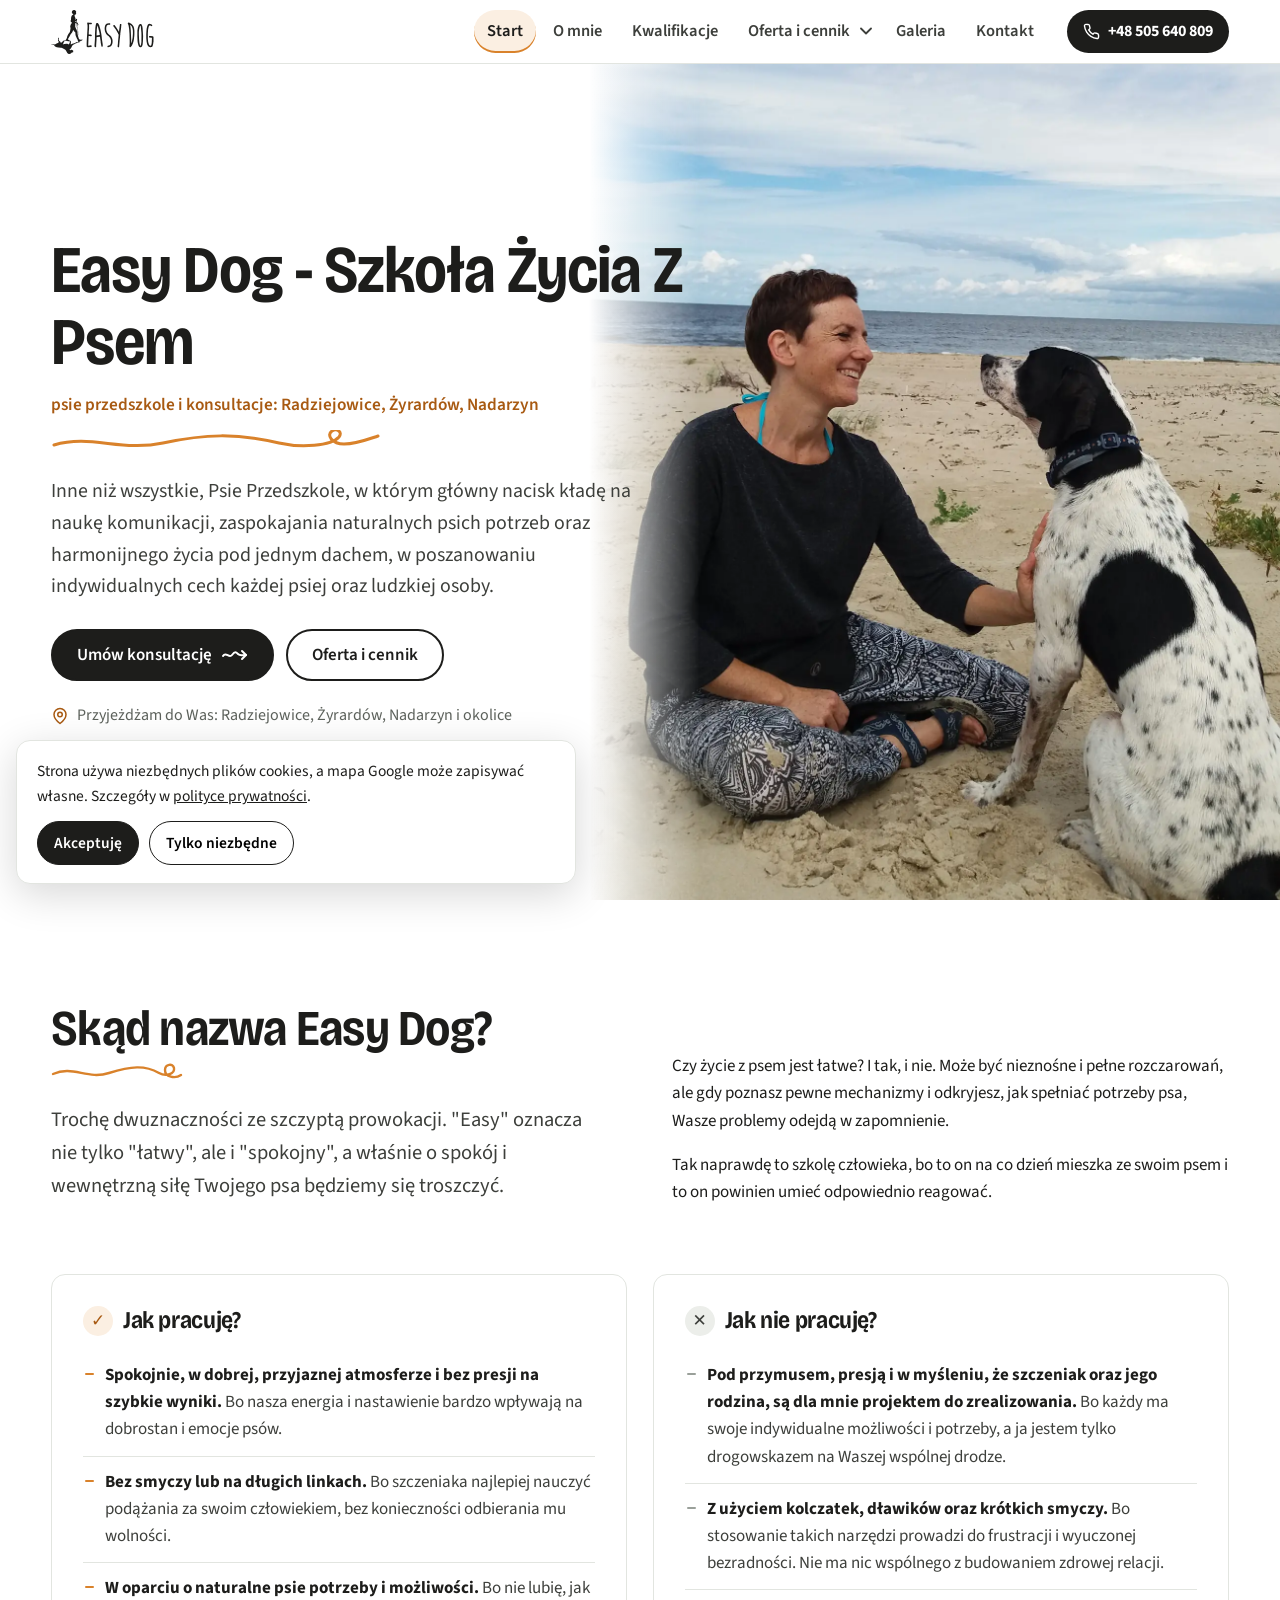
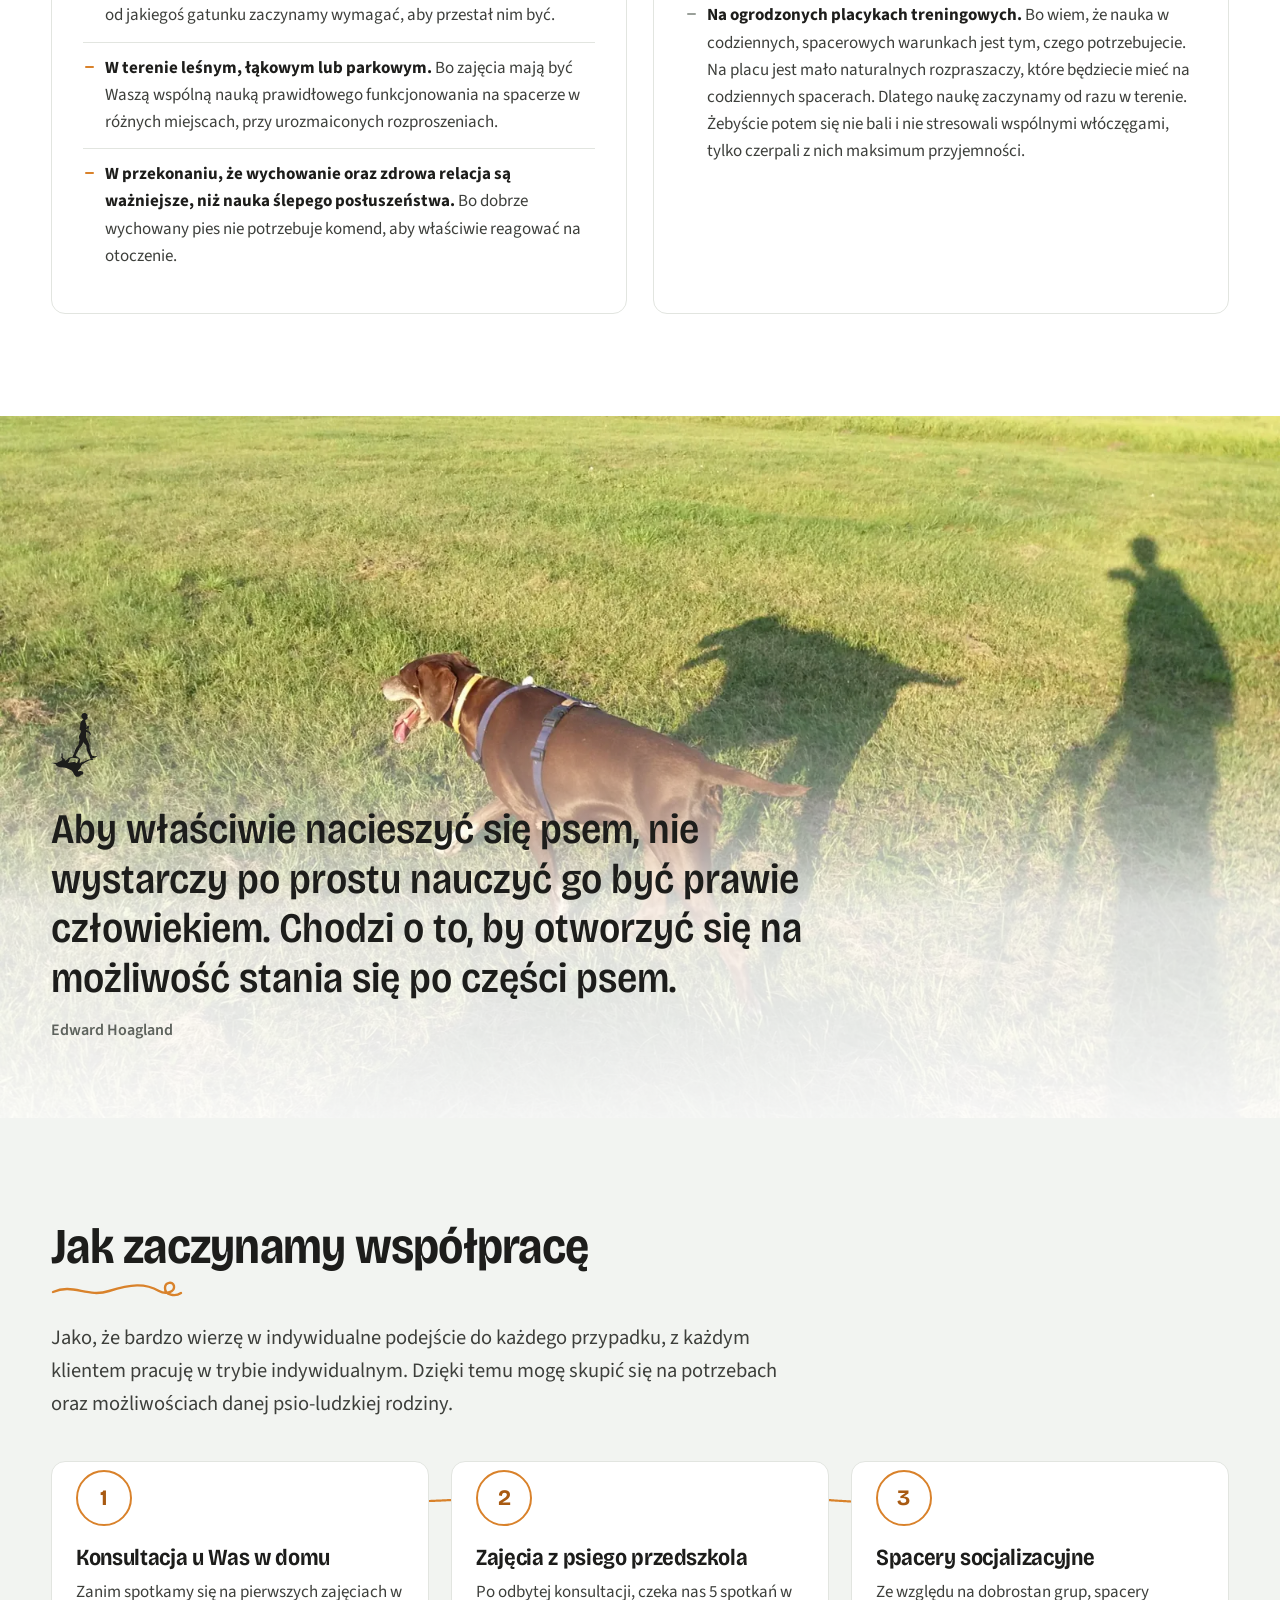
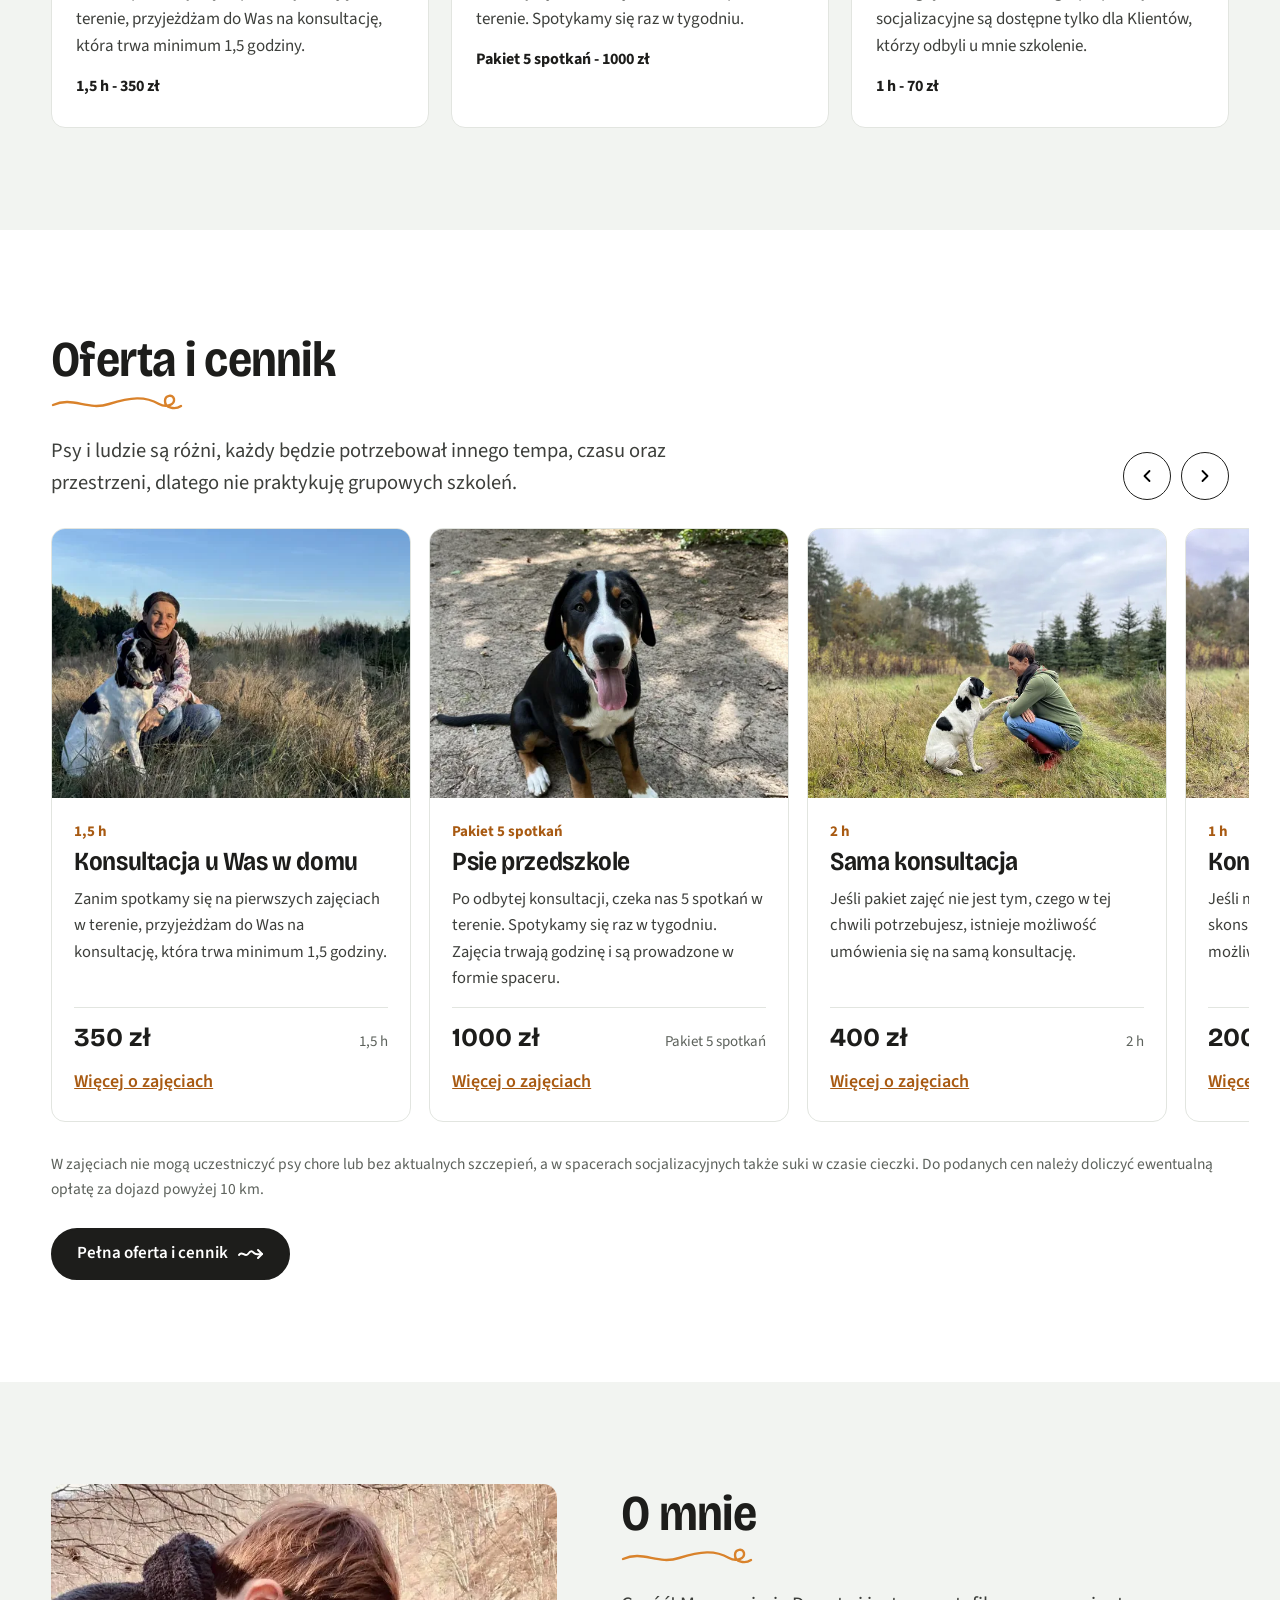
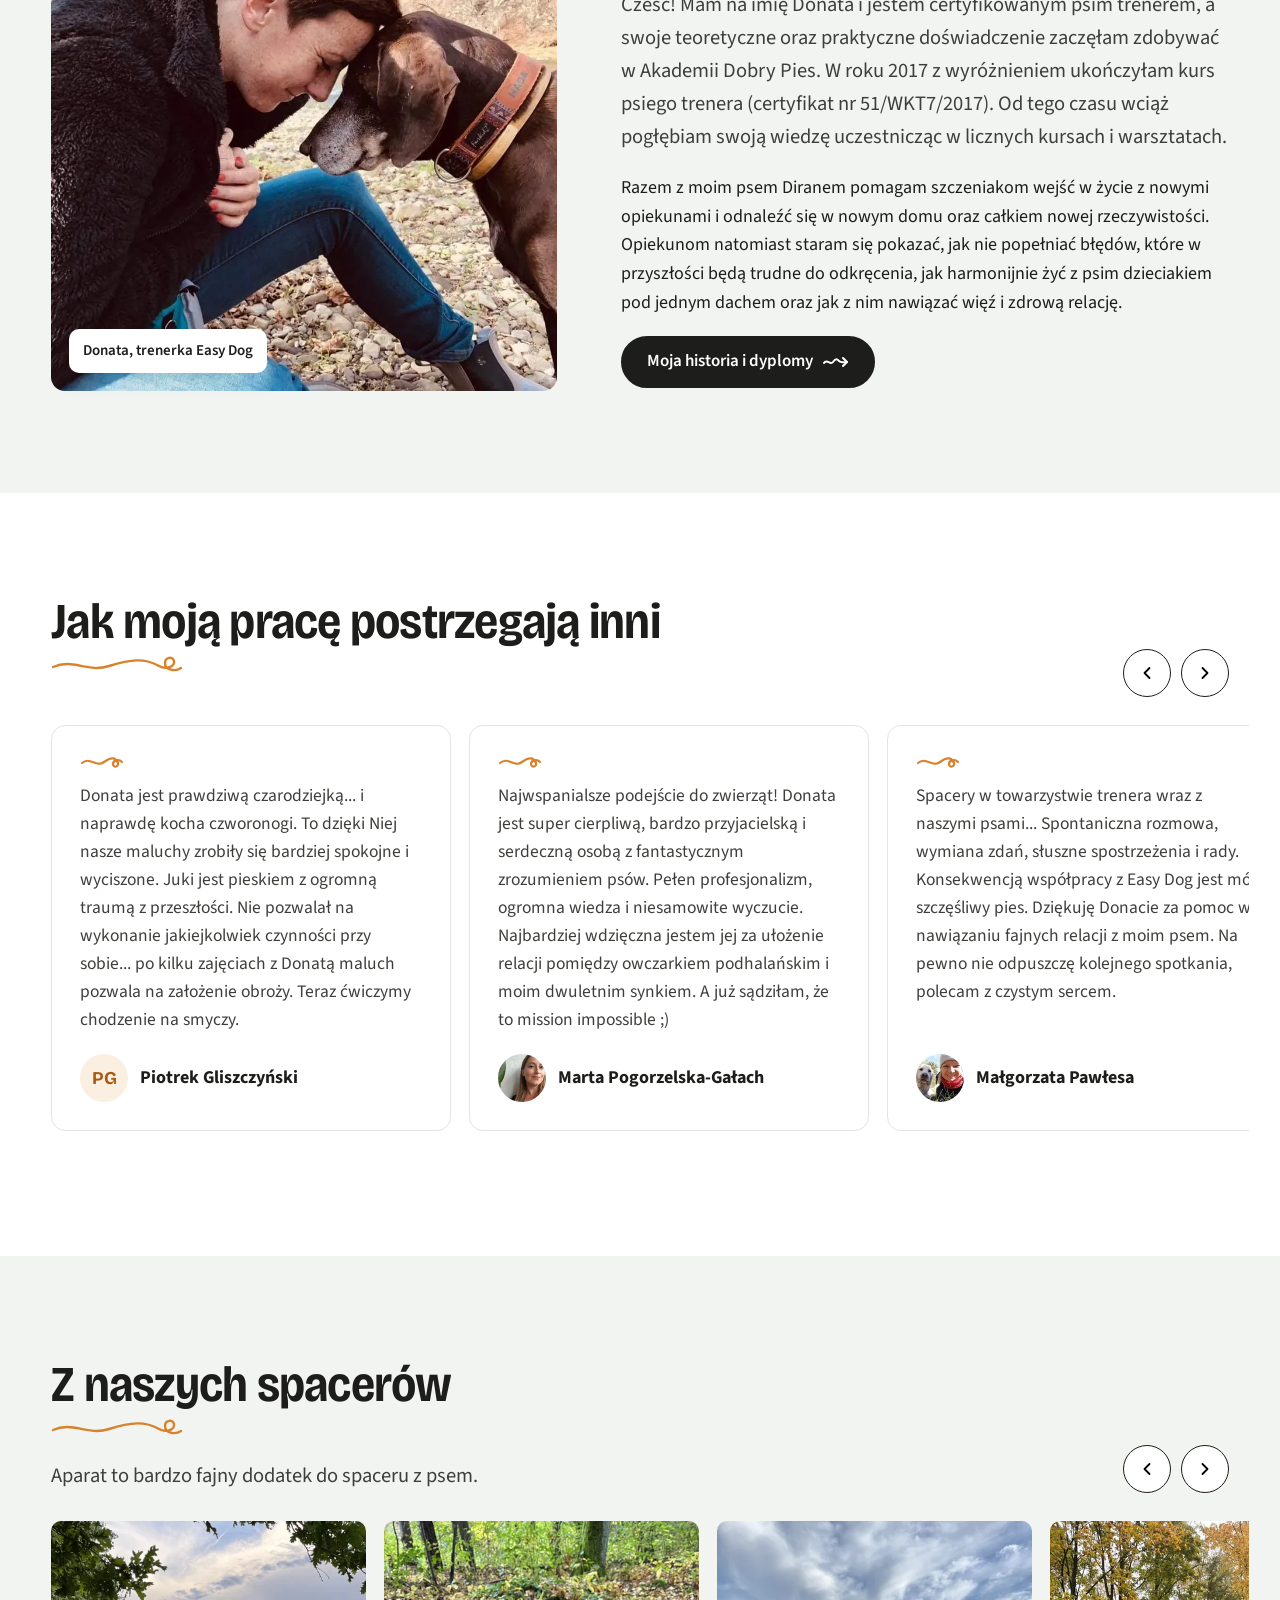
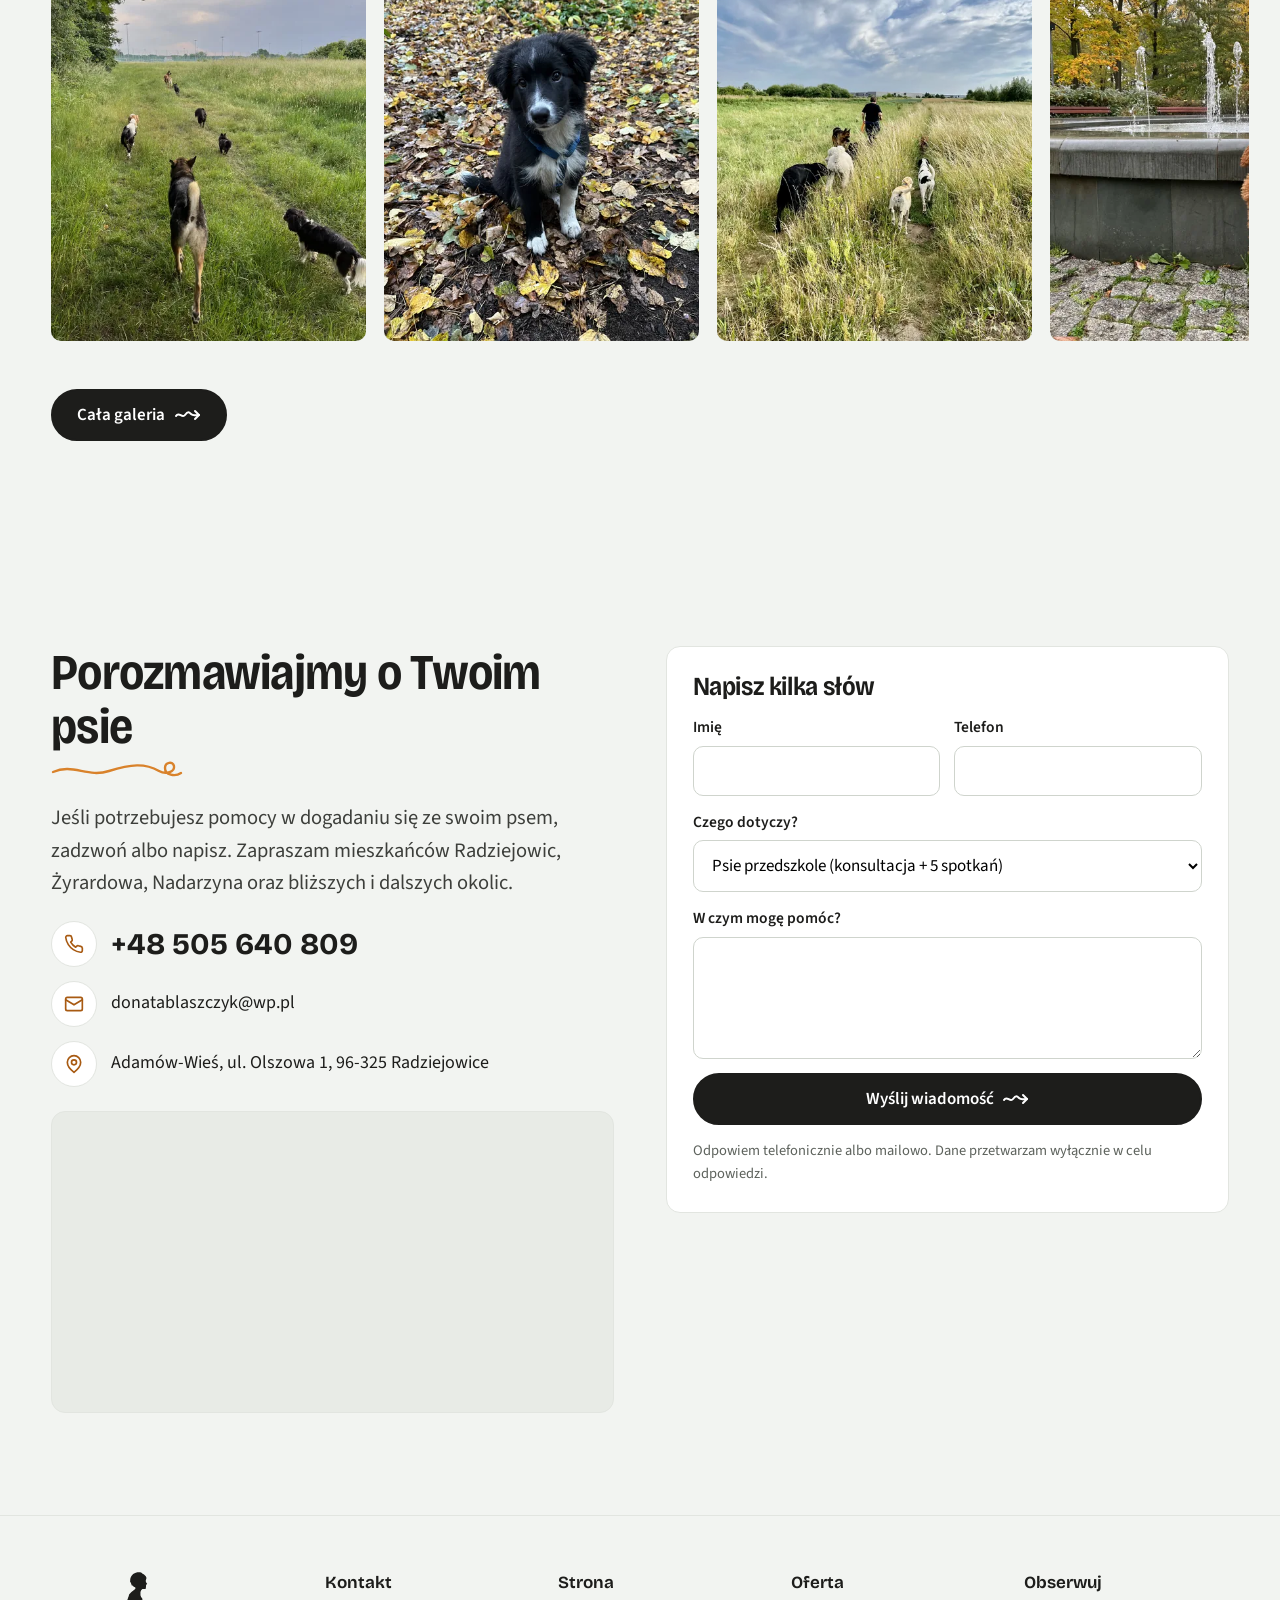
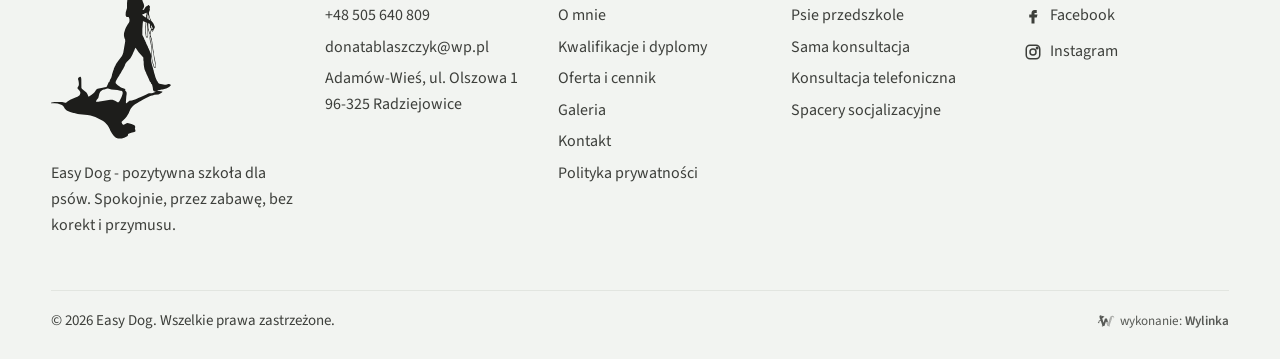
==== commit 5bb4c53c: "Osobne podstrony: kwalifikacje, galeria, uslugi (psie przedszkole, konsultacje, spacery), menu z ofe" ====
--- a/index.html
+++ b/index.html
@@ -10,7 +10,7 @@
 <link rel="preconnect" href="https://fonts.googleapis.com">
 <link rel="preconnect" href="https://fonts.gstatic.com" crossorigin>
 <link href="https://fonts.googleapis.com/css2?family=Bricolage+Grotesque:opsz,wdth,wght@12..96,75..100,400..700&family=Source+Sans+3:wght@400;600;700&display=swap" rel="stylesheet">
-<link rel="stylesheet" href="style.css?v=2011c">
+<link rel="stylesheet" href="style.css?v=2011d">
 <style>
 .wylinka-badge{display:inline-flex;align-items:center;gap:.4em;color:inherit;text-decoration:none;font-size:.875em;line-height:1;opacity:.85}
 .wylinka-badge:hover,.wylinka-badge:focus-visible{opacity:1}
@@ -28,7 +28,7 @@
 <header class="top">
  <div class="wrap">
   <a class="logo" href="index.html" aria-label="Easy Dog - strona główna"><svg role="img" aria-label="Easy Dog" xmlns="http://www.w3.org/2000/svg" viewBox="0 0 1240 531"><g fill="currentColor" fill-rule="evenodd"><path d="M284.0 1.0 279.8 0.5 274.8 0.8 267.8 3.0 261.5 6.5 256.0 12.5 253.0 18.8 252.2 23.5 251.8 32.0 253.8 33.5 257.2 42.8 258.5 43.2 259.5 43.0 263.5 47.2 267.5 48.8 269.0 51.0 268.0 53.8 265.2 56.8 256.0 64.0 250.0 69.8 249.0 71.2 247.0 78.2 245.0 82.8 245.0 83.8 243.0 89.0 242.0 98.8 242.0 115.0 238.0 128.0 237.5 136.2 238.2 140.2 239.8 142.5 241.8 143.5 246.5 143.5 248.2 144.5 249.8 150.8 249.8 156.5 248.0 161.8 245.0 165.2 239.0 175.8 236.5 181.5 233.0 192.5 232.2 196.8 232.2 203.2 234.0 211.0 236.0 215.2 236.2 221.0 230.0 257.0 228.0 263.0 225.8 267.2 224.0 269.5 224.0 270.2 212.0 285.5 212.0 286.2 210.2 288.2 206.2 294.8 206.0 296.2 203.0 301.2 203.0 302.0 200.2 307.5 200.0 309.8 198.0 314.2 194.0 327.2 194.0 329.0 192.0 335.5 190.0 339.8 188.0 342.8 186.0 349.0 183.0 351.8 182.0 353.8 182.0 354.8 181.0 356.2 180.0 359.8 178.0 363.2 177.8 364.8 176.2 366.0 167.5 368.0 164.2 368.2 148.2 372.0 145.5 373.2 143.8 375.0 138.5 382.5 135.2 385.8 126.2 393.0 125.2 393.2 120.0 396.8 118.8 395.8 115.8 388.5 112.8 384.0 101.0 374.0 97.8 370.5 96.8 368.5 96.5 341.0 95.8 336.8 94.8 334.5 93.8 333.8 92.2 333.8 89.8 335.0 87.2 337.0 86.0 339.8 86.2 342.5 87.0 344.0 88.2 349.8 88.8 357.2 88.0 361.8 84.2 368.5 84.2 370.0 85.2 372.0 90.2 377.5 93.2 382.0 93.2 386.0 92.8 388.2 91.0 392.0 90.0 393.0 84.2 396.8 79.8 399.0 76.0 400.2 61.0 407.0 52.5 412.2 47.8 416.0 45.0 416.2 35.5 414.2 11.0 413.8 2.2 415.2 0.0 416.5 0.0 417.5 2.0 418.0 12.0 417.8 21.2 419.0 28.0 420.8 35.0 423.8 40.0 428.2 44.2 435.2 49.0 439.8 51.5 441.5 61.0 445.8 71.5 448.8 73.5 448.8 85.2 451.8 91.5 452.8 116.2 455.0 125.8 457.0 141.0 462.0 163.0 472.8 168.2 476.0 172.8 479.8 180.0 487.8 184.0 494.2 188.0 502.5 188.2 504.0 193.8 513.0 194.2 514.5 200.2 522.0 206.5 527.8 208.8 528.8 211.5 529.0 212.5 529.8 226.5 529.8 227.5 529.0 233.0 527.8 242.8 523.0 244.8 520.2 245.0 517.5 245.8 516.0 247.0 514.8 255.5 511.8 265.2 509.5 267.2 508.8 268.8 507.2 268.8 504.5 267.0 498.0 267.8 496.0 268.0 492.2 266.8 489.5 265.5 488.2 256.2 484.2 243.8 481.0 240.5 481.2 234.8 484.8 231.2 486.0 229.8 486.0 227.0 484.0 224.8 479.2 225.0 476.5 235.8 466.2 240.5 460.5 247.8 448.5 248.8 445.5 249.8 444.2 249.8 443.5 250.5 442.8 252.8 437.2 254.8 433.8 260.8 426.2 267.5 420.8 274.8 416.8 280.8 412.8 284.2 411.2 293.5 405.8 295.2 405.2 299.5 402.8 315.8 395.0 321.5 392.8 323.2 392.8 329.5 391.0 342.2 389.8 351.0 385.5 354.8 381.8 354.2 380.5 344.0 378.8 338.2 379.2 338.2 378.5 341.5 376.8 343.8 376.5 352.2 374.0 355.5 373.8 360.8 372.5 369.0 369.8 375.8 365.8 380.5 361.8 381.2 360.5 381.0 359.2 379.8 358.0 376.2 356.2 373.8 356.2 366.2 358.8 361.8 359.0 345.5 356.0 343.5 355.0 341.8 353.2 339.8 350.5 338.8 347.5 336.8 345.8 331.8 333.2 331.8 332.0 327.8 319.2 326.8 313.8 325.8 311.5 324.8 306.5 322.0 297.8 319.8 288.0 318.5 280.2 319.0 267.2 317.5 259.5 314.8 253.5 314.8 252.2 313.8 250.8 313.8 250.0 313.0 249.2 310.8 243.5 308.8 240.0 308.8 238.8 302.8 226.8 302.8 225.5 300.8 222.2 299.8 219.2 297.0 214.2 296.8 212.5 295.8 211.2 295.8 210.5 290.8 200.5 290.8 182.2 292.0 164.0 292.5 161.5 292.5 157.5 293.2 156.8 294.0 156.8 297.8 158.5 299.2 158.8 301.2 159.8 301.8 160.5 301.0 164.2 301.0 168.0 300.0 176.5 300.0 192.2 302.0 205.5 303.2 207.8 305.5 209.2 307.2 208.8 308.8 206.5 309.2 202.2 308.8 186.2 309.2 185.2 309.8 185.5 311.0 188.5 311.0 190.2 314.8 200.0 314.0 211.0 315.2 220.2 317.0 226.5 319.0 237.8 319.8 247.2 319.8 269.0 321.0 281.0 323.0 290.0 327.2 302.2 328.2 304.2 329.8 305.8 331.8 306.0 332.8 305.2 333.2 303.5 332.8 288.8 327.2 260.0 326.8 254.0 324.8 243.2 324.8 241.0 322.8 228.5 322.8 225.8 320.8 213.5 316.5 200.5 317.0 196.2 319.2 187.0 322.2 184.8 323.0 184.8 323.2 186.0 322.0 188.8 322.0 190.0 322.5 190.5 323.5 190.5 323.8 189.2 325.8 186.2 327.0 182.8 329.8 178.0 330.5 176.0 330.5 174.2 329.8 173.2 329.8 172.2 329.0 171.2 326.5 164.5 323.8 160.5 319.0 155.0 317.8 151.5 315.8 148.2 314.8 145.5 314.8 144.2 313.8 142.2 313.8 140.8 312.2 135.2 311.8 127.0 313.8 124.0 314.8 119.2 314.8 117.5 314.0 116.0 315.0 112.5 314.8 109.2 312.8 107.5 312.2 106.0 311.2 105.2 310.2 105.2 306.2 108.0 302.5 109.8 300.0 112.8 298.0 116.5 298.0 117.2 295.5 120.0 293.2 121.0 292.0 121.0 291.5 120.5 291.8 119.5 293.5 117.2 295.8 112.0 296.5 109.2 296.5 106.5 294.8 100.5 293.8 99.0 292.8 95.2 291.0 91.5 291.0 87.2 290.5 84.5 286.8 79.2 284.8 74.0 284.8 63.5 287.0 58.2 290.8 54.5 293.0 53.8 300.0 53.8 301.8 52.8 302.2 51.8 301.8 49.0 302.8 47.8 302.0 45.2 303.0 44.5 302.0 41.2 303.5 40.0 305.0 39.5 306.0 38.5 306.0 37.8 303.0 33.5 301.8 30.0 301.8 26.5 302.8 24.0 302.8 22.5 304.0 20.0 303.8 18.2 301.8 13.8 295.2 7.2 292.8 6.0 288.2 2.5ZM337.5 379.2 338.2 379.2ZM143.2 411.2 145.8 407.0 149.8 402.2 150.8 400.2 153.8 387.8 156.8 381.5 163.5 376.0 167.8 374.0 170.0 373.8 179.0 371.0 181.5 371.0 192.2 373.8 211.2 375.8 220.5 377.8 223.8 378.0 225.2 378.5 227.8 381.5 228.2 384.2 227.8 388.2 224.0 399.2 223.0 400.5 223.0 401.2 217.8 411.5 213.5 415.8 204.0 410.2 195.8 406.8 188.8 407.0 159.8 411.8 154.2 412.0 150.2 412.8 144.5 413.0 143.2 412.2ZM269.2 241.5 279.0 255.2 294.0 272.5 294.0 281.2 295.0 285.2 295.2 295.5 297.0 306.2 298.2 311.0 300.0 314.8 300.2 316.2 302.8 320.8 303.2 323.0 309.0 334.8 309.0 335.8 310.0 337.2 314.0 347.0 315.2 349.2 318.0 352.0 318.2 354.8 321.0 357.5 321.8 359.0 323.8 366.8 325.0 375.8 326.2 378.2 327.5 379.5 329.5 380.2 332.5 380.2 332.8 381.0 331.8 382.0 321.5 385.8 318.0 386.2 312.2 386.0 309.5 386.8 302.0 391.0 284.2 399.0 279.8 400.2 269.8 404.8 257.5 408.8 249.5 409.8 242.2 416.5 240.0 417.8 239.0 417.8 238.5 416.2 238.5 412.5 239.8 395.5 240.8 388.8 240.8 384.2 239.8 381.0 236.0 377.0 236.8 374.5 236.2 373.5 234.2 372.0 222.8 368.0 216.2 363.0 212.5 360.8 206.8 355.2 205.8 353.2 205.8 350.0 206.8 347.0 212.0 337.5 217.8 328.8 217.8 328.0 219.8 324.5 221.8 322.0 225.8 314.5 229.5 309.0 234.8 298.5 236.0 294.5 238.0 290.5 241.8 285.8 247.5 280.5 252.8 274.2 257.8 266.2 260.5 260.5 261.8 256.5 262.8 255.2 262.8 254.5 265.8 248.5 266.8 245.0 268.5 242.0ZM316.2 206.8 317.0 207.2 318.0 210.2 318.0 211.8 320.0 218.8 324.0 250.5 327.0 266.8 328.0 275.0 330.8 288.2 331.8 297.2 331.8 303.5 331.2 304.0 330.2 304.0 329.8 303.5 328.8 300.5 327.8 299.2 326.8 294.8 325.8 293.0 325.8 291.8 323.8 285.8 322.0 276.5 320.8 237.5 319.8 233.2 319.8 230.8 317.8 223.0 316.0 213.5 315.8 207.5ZM322.8 175.5 323.8 176.8 323.8 179.2 322.8 181.2 321.0 182.5 320.8 180.8 321.8 178.8 321.8 176.5ZM310.5 162.8 313.0 163.8 314.8 166.0 315.2 178.2 316.0 179.0 317.0 178.8 317.8 177.8 318.0 173.8 318.8 170.8 319.8 170.2 321.0 171.2 321.0 174.2 320.0 178.8 318.0 183.8 316.0 192.2 316.0 194.2 315.2 195.0 313.8 192.8 313.8 191.5 311.8 186.2 310.0 178.2 309.5 168.8 309.8 163.5ZM307.8 162.5 308.0 163.5 307.5 164.0 307.0 163.0ZM303.5 160.8 304.5 160.8 305.5 162.5 307.0 179.8 307.8 201.5 307.0 206.0 305.8 207.2 303.8 205.2 303.0 202.8 302.8 196.8 301.8 190.5 301.8 178.8 302.8 169.2 303.0 161.2ZM310.2 137.2 310.8 137.5 312.0 140.8 312.0 142.8 313.0 144.8 313.0 145.8 315.0 149.8 315.2 151.2 316.8 153.5 316.5 154.5 315.0 154.0 310.0 150.2 309.8 139.0ZM308.2 134.2 308.8 135.5 308.5 148.5 307.5 149.0 306.8 148.5 306.2 146.8 306.8 137.8 307.5 134.8ZM290.8 135.5 291.5 134.8 295.0 133.5 298.0 131.8 302.2 130.5 302.8 131.0 303.0 144.2 302.5 144.8 301.5 144.5 293.5 139.0 290.8 136.5ZM306.2 129.5 306.8 130.5 306.0 132.0 305.8 136.2 305.0 136.8 304.5 136.0 304.0 130.5 304.8 129.5Z"/><path transform="translate(391.3 -151.5) scale(2.15)" d="M44.5 142.0 32.5 142.2 24.0 140.8 22.0 142.2 21.0 144.8 23.0 155.5 23.2 168.5 19.0 237.0 18.2 257.0 18.2 274.8 19.0 276.5 21.2 278.8 24.8 279.8 42.8 278.0 45.2 276.8 46.8 274.5 46.8 272.5 44.8 270.0 42.2 269.0 28.0 270.5 26.8 270.0 29.0 217.2 29.8 216.8 36.8 216.8 40.5 217.5 43.5 217.5 45.0 216.8 46.8 215.0 47.2 213.5 46.5 211.0 44.2 209.0 40.2 208.2 30.8 207.5 29.8 206.5 30.2 192.8 31.8 174.5 31.8 156.0 31.2 151.5 32.2 150.8 44.2 150.5 46.5 149.5 47.5 147.8 47.5 144.8 46.2 143.0ZM76.0 143.2 73.8 144.0 72.0 146.0 71.0 148.0 69.0 156.5 67.0 170.5 64.8 204.5 64.8 232.2 62.0 274.0 63.2 277.2 64.8 278.8 66.8 279.5 68.0 279.5 69.8 278.8 72.0 276.0 71.5 269.2 73.8 236.2 73.8 223.8 74.8 222.8 79.2 221.8 92.5 220.2 93.0 221.0 94.0 230.0 96.8 246.8 97.0 252.2 101.0 274.5 102.0 276.0 103.0 276.8 105.2 276.8 107.0 275.8 108.8 273.5 108.2 262.8 104.0 235.2 102.8 221.5 100.8 207.2 97.8 190.8 96.8 187.5 96.5 184.0 92.8 169.5 90.8 163.8 89.8 158.8 86.5 151.2 84.0 147.5 80.5 144.0 78.5 143.2ZM78.8 158.0 79.8 159.0 80.0 161.0 81.0 162.8 82.0 167.2 82.8 168.5 84.0 174.0 84.8 175.5 85.0 178.5 87.0 185.0 90.8 201.0 91.0 205.2 92.0 209.8 91.5 210.8 90.0 211.2 74.2 213.2 73.8 212.8 75.0 180.5 77.0 163.8 77.8 161.5 77.8 158.8ZM147.2 144.5 143.5 144.5 134.8 146.0 129.8 148.2 127.2 150.0 124.2 153.5 122.0 157.5 120.2 164.8 119.2 172.5 119.5 180.2 121.0 189.2 122.0 192.8 125.2 200.2 128.0 205.0 134.5 211.8 142.2 218.2 148.8 225.8 152.0 231.5 154.8 241.2 154.8 251.2 153.0 259.5 151.0 264.0 146.8 268.0 143.0 269.8 137.2 271.2 134.8 273.5 134.5 275.5 135.0 277.2 136.8 279.0 138.5 279.8 143.5 278.8 148.5 276.8 154.0 273.8 157.8 270.2 161.8 261.0 163.2 255.0 163.8 249.5 163.5 240.0 162.8 236.0 160.5 229.5 156.5 221.2 151.8 215.2 141.5 206.0 134.0 198.0 131.0 191.5 128.8 183.5 128.0 178.0 128.0 171.8 128.8 166.5 130.8 159.8 132.0 157.8 134.0 155.8 135.8 154.8 139.8 153.8 146.0 153.8 148.5 152.8 150.8 150.0 150.8 147.8 148.5 145.0ZM210.0 148.5 207.8 148.5 206.2 149.2 205.0 151.0 200.2 186.8 200.2 191.2 199.8 192.0 199.2 192.0 197.8 190.0 197.5 189.0 194.0 183.8 193.8 182.5 188.0 174.0 186.8 171.2 176.5 156.8 174.2 155.0 171.2 154.5 170.0 155.0 168.0 157.0 167.5 159.0 168.0 161.5 175.0 170.0 176.2 172.5 180.0 177.2 186.0 187.2 187.0 188.2 188.2 191.2 194.0 200.8 194.0 201.8 198.0 209.2 194.0 248.0 193.8 256.5 192.0 273.0 192.0 276.2 194.5 279.2 195.8 279.8 197.2 279.8 199.0 279.0 199.8 278.2 200.5 276.0 203.8 237.5 205.8 221.2 206.0 214.0 207.2 207.5 207.0 204.2 211.5 171.2 212.0 162.8 213.2 153.8 213.2 151.8 212.8 150.5 211.2 149.0Z"/><path transform="translate(195.0 -151.5) scale(2.15)" d="M344.5 141.0 342.5 141.8 341.0 143.2 340.2 144.8 340.2 146.2 344.0 154.5 345.0 158.2 348.0 177.5 350.0 205.5 351.0 241.0 351.0 260.2 350.0 269.5 350.0 276.8 351.5 278.8 354.0 279.8 356.8 278.8 362.8 271.2 368.8 258.5 372.8 245.8 375.5 231.5 375.8 225.0 376.8 217.8 377.5 206.2 377.5 187.2 375.5 171.5 372.8 163.2 369.2 156.8 363.0 149.8 358.0 146.0 354.0 144.2 351.5 143.8 347.5 141.2ZM353.8 154.8 354.8 154.8 357.2 156.5 363.0 163.5 366.8 173.2 368.0 179.0 369.0 187.5 369.2 202.5 367.8 223.0 366.8 230.2 363.5 245.8 361.0 253.0 361.0 254.5 359.8 255.5 358.8 254.2 359.2 253.2 359.5 237.5 357.2 183.8 355.8 168.8 353.8 156.5 353.2 155.5ZM411.5 148.5 409.2 149.0 406.8 150.2 403.0 154.5 400.2 159.5 400.0 161.5 397.2 169.2 394.2 185.5 394.0 217.8 395.2 244.5 396.2 253.0 399.0 265.8 401.0 271.5 404.2 276.2 407.2 278.8 409.2 279.5 412.5 279.8 416.8 278.5 420.8 274.5 423.8 264.8 425.5 244.0 426.5 217.5 424.0 176.5 422.5 164.8 420.8 158.5 417.5 151.8 415.0 149.5ZM410.8 158.8 412.0 159.5 413.0 162.2 413.8 166.8 416.8 197.8 417.2 212.5 416.8 249.8 414.8 264.0 414.0 265.8 413.8 268.0 412.0 271.0 411.0 271.0 409.0 268.2 405.8 256.0 403.8 234.5 402.5 208.2 402.5 193.5 403.8 181.5 406.8 167.8 408.8 161.8 410.0 159.2ZM461.8 148.2 458.5 149.0 455.0 151.0 452.2 154.8 449.0 162.5 446.2 176.2 445.0 187.8 444.0 206.5 444.0 229.2 446.0 249.2 449.0 262.2 451.0 267.5 454.2 273.0 458.8 276.8 462.5 278.5 468.5 279.2 472.0 278.8 475.0 277.5 478.5 274.8 479.8 272.5 482.8 261.0 484.0 251.2 484.8 249.8 484.8 221.8 483.0 219.0 480.5 218.0 469.8 216.8 465.2 215.8 461.8 216.0 460.0 217.5 459.5 219.5 460.0 222.8 461.2 224.2 474.8 226.2 476.0 227.2 475.0 253.2 473.8 260.8 473.0 262.5 472.8 266.0 472.0 268.2 470.5 269.8 467.8 270.8 466.5 270.5 462.0 268.0 458.8 263.2 456.0 254.8 454.5 247.5 453.0 230.2 453.0 202.0 454.5 180.5 456.8 168.2 458.8 161.8 460.5 158.5 462.5 157.0 464.8 157.0 467.0 157.8 471.8 160.5 474.5 161.0 475.8 160.5 477.5 158.8 478.0 156.2 477.0 154.2 472.0 150.0 466.0 148.5Z"/></g></svg></a>
-  <nav class="nav" aria-label="Menu"><a href="index.html" aria-current="page">Start</a><a href="o-mnie.html">O mnie</a><a href="oferta.html">Oferta i cennik</a><a href="kontakt.html">Kontakt</a><a class="mtel" href="tel:+48505640809">+48 505 640 809</a></nav>
+  <nav class="nav" aria-label="Menu"><a href="index.html" aria-current="page">Start</a><a href="o-mnie.html">O mnie</a><a href="kwalifikacje.html">Kwalifikacje</a><div class="sub"><a href="oferta.html">Oferta i cennik</a><button class="sub-t" type="button" aria-label="Pokaż usługi" aria-expanded="false"><svg viewBox="0 0 12 8" aria-hidden="true"><path d="M1 1.5 6 6.5 11 1.5" fill="none" stroke="currentColor" stroke-width="1.8" stroke-linecap="round" stroke-linejoin="round"/></svg></button><div class="sub-m"><a href="psie-przedszkole.html">Psie przedszkole</a><a href="konsultacja.html">Sama konsultacja</a><a href="konsultacja-telefoniczna.html">Konsultacja telefoniczna</a><a href="spacery-socjalizacyjne.html">Spacery socjalizacyjne</a></div></div><a href="galeria.html">Galeria</a><a href="kontakt.html">Kontakt</a><a class="mtel" href="tel:+48505640809">+48 505 640 809</a></nav>
   <a class="tel-top" href="tel:+48505640809"><svg viewBox="0 0 24 24" fill="none" stroke="currentColor" stroke-width="2" stroke-linecap="round" stroke-linejoin="round" aria-hidden="true"><path d="M22 16.9v3a2 2 0 0 1-2.2 2 19.8 19.8 0 0 1-8.6-3.1 19.5 19.5 0 0 1-6-6A19.8 19.8 0 0 1 2.1 4.2 2 2 0 0 1 4.1 2h3a2 2 0 0 1 2 1.7c.1.9.4 1.8.7 2.7a2 2 0 0 1-.5 2.1L8 9.8a16 16 0 0 0 6 6l1.3-1.3a2 2 0 0 1 2.1-.4c.9.3 1.8.6 2.7.7a2 2 0 0 1 1.7 2z"/></svg>+48 505 640 809</a>
   <button class="burger" aria-label="Otwórz menu" aria-expanded="false"><span></span><span></span><span></span></button>
  </div>
@@ -42,7 +42,7 @@
  </picture>
  <div class="wrap">
   <div class="hero-txt">
-   <h1>Easy Dog - Szkoła Życia Z Psem<svg class="ln" viewBox="0 0 330 24" fill="none" aria-hidden="true"><path d="M3 15C40 4 70 22 112 13S186 3 228 13c22 5 52 3 60-6 4-5-2-9-7-6-6 4 0 13 12 13 12 0 22-4 34-8" stroke="#D9822B" stroke-width="3" stroke-linecap="round"/></svg></h1>
+   <h1>Easy Dog - Szkoła Życia Z Psem<span class="h1-f">psie przedszkole i konsultacje: Radziejowice, Żyrardów, Nadarzyn</span><svg class="ln" viewBox="0 0 330 24" fill="none" aria-hidden="true"><path d="M3 15C40 4 70 22 112 13S186 3 228 13c22 5 52 3 60-6 4-5-2-9-7-6-6 4 0 13 12 13 12 0 22-4 34-8" stroke="#D9822B" stroke-width="3" stroke-linecap="round"/></svg></h1>
    <p>Inne niż wszystkie, Psie Przedszkole, w którym główny nacisk kładę na naukę komunikacji, zaspokajania naturalnych psich potrzeb oraz harmonijnego życia pod jednym dachem, w poszanowaniu indywidualnych cech każdej psiej oraz ludzkiej osoby.</p>
    <div class="cta"><a class="btn btn-p" href="kontakt.html">Umów konsultację <svg viewBox="0 0 26 12" fill="none" stroke="currentColor" stroke-width="2" stroke-linecap="round" stroke-linejoin="round" aria-hidden="true"><path d="M1 7c3-5 6 3 9-1s4-3 6-1 3 1 8 1"/><path d="m20 2 4 4-4 4"/></svg></a><a class="btn btn-s" href="oferta.html">Oferta i cennik</a></div>
    <div class="gdzie"><svg viewBox="0 0 24 24" fill="none" stroke="currentColor" stroke-width="2" stroke-linecap="round" stroke-linejoin="round" aria-hidden="true"><path d="M20 10c0 6-8 12-8 12S4 16 4 10a8 8 0 0 1 16 0z"/><circle cx="12" cy="10" r="3"/></svg>Przyjeżdżam do Was: Radziejowice, Żyrardów, Nadarzyn i okolice</div>
@@ -87,9 +87,10 @@
  <div class="wrap">
   <div data-track>
  <div class="row-h"><div><h2 class="h2">Oferta i cennik</h2><p class="lead" style="margin:0;max-width:640px">Psy i ludzie są różni, każdy będzie potrzebował innego tempa, czasu oraz przestrzeni, dlatego nie praktykuję grupowych szkoleń.</p></div><div class="strz"><button data-dir="-1" aria-label="Poprzednie"><svg viewBox="0 0 24 24" fill="none" stroke="currentColor" stroke-width="2.2" stroke-linecap="round" stroke-linejoin="round" aria-hidden="true"><path d="m15 18-6-6 6-6"/></svg></button><button data-dir="1" aria-label="Następne"><svg viewBox="0 0 24 24" fill="none" stroke="currentColor" stroke-width="2.2" stroke-linecap="round" stroke-linejoin="round" aria-hidden="true"><path d="m9 18 6-6-6-6"/></svg></button></div></div>
- <div class="track " tabindex="0" aria-label="Oferta i cennik"><article class="of"><img src="img/n/ed-cz1_01-1000.webp" srcset="img/n/ed-cz1_01-640.webp 640w, img/n/ed-cz1_01-1000.webp 1000w" sizes="(max-width: 440px) 82vw, 360px" data-full="img/n/ed-cz1_01-1600.webp" alt="Donata kuca na łące z biało-czarnym psem" width="1000" height="562" loading="lazy" decoding="async"><div class="in"><span class="wiek">1,5 h</span><h3>Konsultacja u Was w domu</h3><p class="ofz">Zanim spotkamy się na pierwszych zajęciach w terenie, przyjeżdżam do Was na konsultację, która trwa minimum 1,5 godziny.</p><div class="cena"><b>350 zł</b><span>1,5 h</span></div><a href="oferta.html#konsultacja-w-domu" style="margin-top:14px;font-weight:600;color:var(--amber-d)">Pełny opis i cennik</a></div></article><article class="of"><img src="img/n/ed-cz3_02-1000.webp" srcset="img/n/ed-cz3_02-640.webp 640w, img/n/ed-cz3_02-1000.webp 1000w" sizes="(max-width: 440px) 82vw, 360px" data-full="img/n/ed-cz3_02-1600.webp" alt="Szczeniak berneńczyka na leśnej drodze" width="750" height="1000" loading="lazy" decoding="async"><div class="in"><span class="wiek">Pakiet 5 spotkań</span><h3>Psie przedszkole</h3><p class="ofz">Po odbytej konsultacji, czeka nas 5 spotkań w terenie. Spotykamy się raz w tygodniu. Zajęcia trwają godzinę i są prowadzone w formie spaceru.</p><div class="cena"><b>1000 zł</b><span>Pakiet 5 spotkań</span></div><a href="oferta.html#przedszkole" style="margin-top:14px;font-weight:600;color:var(--amber-d)">Pełny opis i cennik</a></div></article><article class="of"><img src="img/n/ed-cz1_02-1000.webp" srcset="img/n/ed-cz1_02-640.webp 640w, img/n/ed-cz1_02-1000.webp 1000w" sizes="(max-width: 440px) 82vw, 360px" data-full="img/n/ed-cz1_02-1600.webp" alt="Donata przybija łapę z biało-czarnym psem na polnej drodze" width="1000" height="750" loading="lazy" decoding="async"><div class="in"><span class="wiek">2 h</span><h3>Sama konsultacja</h3><p class="ofz">Jeśli pakiet zajęć nie jest tym, czego w tej chwili potrzebujesz, istnieje możliwość umówienia się na samą konsultację.</p><div class="cena"><b>400 zł</b><span>2 h</span></div><a href="oferta.html#konsultacja" style="margin-top:14px;font-weight:600;color:var(--amber-d)">Pełny opis i cennik</a></div></article><article class="of"><img src="img/n/ed-cz1_05-1000.webp" srcset="img/n/ed-cz1_05-640.webp 640w, img/n/ed-cz1_05-1000.webp 1000w" sizes="(max-width: 440px) 82vw, 360px" data-full="img/n/ed-cz1_05-1600.webp" alt="Donata z biało-czarnym psem przy polnej drodze" width="1000" height="750" loading="lazy" decoding="async"><div class="in"><span class="wiek">1 h</span><h3>Konsultacja telefoniczna</h3><p class="ofz">Jeśli mamy do siebie zbyt daleko, a chcesz się skonsultować konkretnie ze mną, istnieje możliwość wsparcia na odległość.</p><div class="cena"><b>200 zł</b><span>1 h</span></div><a href="oferta.html#konsultacja-telefoniczna" style="margin-top:14px;font-weight:600;color:var(--amber-d)">Pełny opis i cennik</a></div></article><article class="of"><img src="img/n/ed-cz4_04-1000.webp" srcset="img/n/ed-cz4_04-640.webp 640w, img/n/ed-cz4_04-1000.webp 1000w" sizes="(max-width: 440px) 82vw, 360px" data-full="img/n/ed-cz4_04-1600.webp" alt="Pięć psów odpoczywa na łące" width="1000" height="750" loading="lazy" decoding="async"><div class="in"><span class="wiek">1 h</span><h3>Spacery socjalizacyjne</h3><p class="ofz">Ze względu na dobrostan grup, spacery socjalizacyjne są dostępne tylko dla Klientów, którzy odbyli u mnie szkolenie.</p><div class="cena"><b>70 zł</b><span>1 h</span></div><a href="oferta.html#spacery" style="margin-top:14px;font-weight:600;color:var(--amber-d)">Pełny opis i cennik</a></div></article></div>
+ <div class="track " tabindex="0" aria-label="Oferta i cennik"><article class="of"><img src="img/n/ed-cz1_01-1000.webp" srcset="img/n/ed-cz1_01-640.webp 640w, img/n/ed-cz1_01-1000.webp 1000w" sizes="(max-width: 440px) 82vw, 360px" data-full="img/n/ed-cz1_01-1600.webp" alt="Donata kuca na łące z biało-czarnym psem" width="1000" height="562" loading="lazy" decoding="async"><div class="in"><span class="wiek">1,5 h</span><h3>Konsultacja u Was w domu</h3><p class="ofz">Zanim spotkamy się na pierwszych zajęciach w terenie, przyjeżdżam do Was na konsultację, która trwa minimum 1,5 godziny.</p><div class="cena"><b>350 zł</b><span>1,5 h</span></div><a href="psie-przedszkole.html#konsultacja-w-domu" style="margin-top:14px;font-weight:600;color:var(--amber-d)">Więcej o zajęciach</a></div></article><article class="of"><img src="img/n/ed-cz3_02-1000.webp" srcset="img/n/ed-cz3_02-640.webp 640w, img/n/ed-cz3_02-1000.webp 1000w" sizes="(max-width: 440px) 82vw, 360px" data-full="img/n/ed-cz3_02-1600.webp" alt="Szczeniak berneńczyka na leśnej drodze" width="750" height="1000" loading="lazy" decoding="async"><div class="in"><span class="wiek">Pakiet 5 spotkań</span><h3>Psie przedszkole</h3><p class="ofz">Po odbytej konsultacji, czeka nas 5 spotkań w terenie. Spotykamy się raz w tygodniu. Zajęcia trwają godzinę i są prowadzone w formie spaceru.</p><div class="cena"><b>1000 zł</b><span>Pakiet 5 spotkań</span></div><a href="psie-przedszkole.html" style="margin-top:14px;font-weight:600;color:var(--amber-d)">Więcej o zajęciach</a></div></article><article class="of"><img src="img/n/ed-cz1_02-1000.webp" srcset="img/n/ed-cz1_02-640.webp 640w, img/n/ed-cz1_02-1000.webp 1000w" sizes="(max-width: 440px) 82vw, 360px" data-full="img/n/ed-cz1_02-1600.webp" alt="Donata przybija łapę z biało-czarnym psem na polnej drodze" width="1000" height="750" loading="lazy" decoding="async"><div class="in"><span class="wiek">2 h</span><h3>Sama konsultacja</h3><p class="ofz">Jeśli pakiet zajęć nie jest tym, czego w tej chwili potrzebujesz, istnieje możliwość umówienia się na samą konsultację.</p><div class="cena"><b>400 zł</b><span>2 h</span></div><a href="konsultacja.html" style="margin-top:14px;font-weight:600;color:var(--amber-d)">Więcej o zajęciach</a></div></article><article class="of"><img src="img/n/ed-cz1_05-1000.webp" srcset="img/n/ed-cz1_05-640.webp 640w, img/n/ed-cz1_05-1000.webp 1000w" sizes="(max-width: 440px) 82vw, 360px" data-full="img/n/ed-cz1_05-1600.webp" alt="Donata z biało-czarnym psem przy polnej drodze" width="1000" height="750" loading="lazy" decoding="async"><div class="in"><span class="wiek">1 h</span><h3>Konsultacja telefoniczna</h3><p class="ofz">Jeśli mamy do siebie zbyt daleko, a chcesz się skonsultować konkretnie ze mną, istnieje możliwość wsparcia na odległość.</p><div class="cena"><b>200 zł</b><span>1 h</span></div><a href="konsultacja-telefoniczna.html" style="margin-top:14px;font-weight:600;color:var(--amber-d)">Więcej o zajęciach</a></div></article><article class="of"><img src="img/n/ed-cz4_04-1000.webp" srcset="img/n/ed-cz4_04-640.webp 640w, img/n/ed-cz4_04-1000.webp 1000w" sizes="(max-width: 440px) 82vw, 360px" data-full="img/n/ed-cz4_04-1600.webp" alt="Pięć psów odpoczywa na łące" width="1000" height="750" loading="lazy" decoding="async"><div class="in"><span class="wiek">1 h</span><h3>Spacery socjalizacyjne</h3><p class="ofz">Ze względu na dobrostan grup, spacery socjalizacyjne są dostępne tylko dla Klientów, którzy odbyli u mnie szkolenie.</p><div class="cena"><b>70 zł</b><span>1 h</span></div><a href="spacery-socjalizacyjne.html" style="margin-top:14px;font-weight:600;color:var(--amber-d)">Więcej o zajęciach</a></div></article></div>
 </div>
   <p class="uwaga">W zajęciach nie mogą uczestniczyć psy chore lub bez aktualnych szczepień, a w spacerach socjalizacyjnych także suki w czasie cieczki. Do podanych cen należy doliczyć ewentualną opłatę za dojazd powyżej 10 km.</p>
+  <p class="of-wiecej"><a class="btn btn-p" href="oferta.html">Pełna oferta i cennik <svg viewBox="0 0 26 12" fill="none" stroke="currentColor" stroke-width="2" stroke-linecap="round" stroke-linejoin="round" aria-hidden="true"><path d="M1 7c3-5 6 3 9-1s4-3 6-1 3 1 8 1"/><path d="m20 2 4 4-4 4"/></svg></a></p>
  </div>
 </section>
 
@@ -119,7 +120,8 @@
  <div class="wrap">
   <div data-track>
  <div class="row-h"><div><h2 class="h2">Z naszych spacerów</h2><p class="lead" style="margin:0">Aparat to bardzo fajny dodatek do spaceru z psem.</p></div><div class="strz"><button data-dir="-1" aria-label="Poprzednie"><svg viewBox="0 0 24 24" fill="none" stroke="currentColor" stroke-width="2.2" stroke-linecap="round" stroke-linejoin="round" aria-hidden="true"><path d="m15 18-6-6 6-6"/></svg></button><button data-dir="1" aria-label="Następne"><svg viewBox="0 0 24 24" fill="none" stroke="currentColor" stroke-width="2.2" stroke-linecap="round" stroke-linejoin="round" aria-hidden="true"><path d="m9 18 6-6-6-6"/></svg></button></div></div>
- <div class="track gal" tabindex="0" aria-label="Galeria zdjęć"><img src="img/n/ed-cz1_04-1000.webp" srcset="img/n/ed-cz1_04-640.webp 640w, img/n/ed-cz1_04-1000.webp 1000w" sizes="(max-width: 765px) 463px, (max-width: 1235px) calc(34vw * 1.779), 747px" data-full="img/n/ed-cz1_04-1600.webp" alt="Donata z trzema psami na łące" width="1000" height="562" loading="lazy" decoding="async"><img src="img/n/ed-cz3_02-1000.webp" srcset="img/n/ed-cz3_02-640.webp 480w, img/n/ed-cz3_02-1000.webp 750w" sizes="(max-width: 765px) 195px, (max-width: 1235px) calc(34vw * 0.750), 315px" data-full="img/n/ed-cz3_02-1600.webp" alt="Szczeniak berneńczyka na leśnej drodze" width="750" height="1000" loading="lazy" decoding="async"><img src="img/n/ed-cz2_03-1000.webp" srcset="img/n/ed-cz2_03-640.webp 480w, img/n/ed-cz2_03-1000.webp 750w" sizes="(max-width: 765px) 195px, (max-width: 1235px) calc(34vw * 0.750), 315px" data-full="img/n/ed-cz2_03-1600.webp" alt="Psy na drewnianej kładce wśród traw" width="750" height="1000" loading="lazy" decoding="async"><img src="img/n/ed-cz3_07-1000.webp" srcset="img/n/ed-cz3_07-640.webp 296w, img/n/ed-cz3_07-1000.webp 462w" sizes="(max-width: 765px) 120px, (max-width: 1235px) calc(34vw * 0.462), 194px" data-full="img/n/ed-cz3_07-1600.webp" alt="Uśmiechnięty corgi" width="462" height="1000" loading="lazy" decoding="async"><img src="img/n/ed-cz1_02-1000.webp" srcset="img/n/ed-cz1_02-640.webp 640w, img/n/ed-cz1_02-1000.webp 1000w" sizes="(max-width: 765px) 347px, (max-width: 1235px) calc(34vw * 1.333), 560px" data-full="img/n/ed-cz1_02-1600.webp" alt="Donata przybija łapę z biało-czarnym psem na polnej drodze" width="1000" height="750" loading="lazy" decoding="async"><img src="img/n/ed-cz2_07-1000.webp" srcset="img/n/ed-cz2_07-640.webp 296w, img/n/ed-cz2_07-1000.webp 463w" sizes="(max-width: 765px) 120px, (max-width: 1235px) calc(34vw * 0.463), 194px" data-full="img/n/ed-cz2_07-1600.webp" alt="Portret wyżła o zachodzie słońca" width="463" height="1000" loading="lazy" decoding="async"><img src="img/n/ed-cz4_04-1000.webp" srcset="img/n/ed-cz4_04-640.webp 640w, img/n/ed-cz4_04-1000.webp 1000w" sizes="(max-width: 765px) 347px, (max-width: 1235px) calc(34vw * 1.333), 560px" data-full="img/n/ed-cz4_04-1600.webp" alt="Pięć psów odpoczywa na łące" width="1000" height="750" loading="lazy" decoding="async"><img src="img/n/ed-cz3_01-1000.webp" srcset="img/n/ed-cz3_01-640.webp 296w, img/n/ed-cz3_01-1000.webp 462w" sizes="(max-width: 765px) 120px, (max-width: 1235px) calc(34vw * 0.462), 194px" data-full="img/n/ed-cz3_01-1600.webp" alt="Kremowy pudel w różowych szelkach" width="462" height="1000" loading="lazy" decoding="async"><img src="img/n/ed-cz4_01-1000.webp" srcset="img/n/ed-cz4_01-640.webp 480w, img/n/ed-cz4_01-1000.webp 750w" sizes="(max-width: 765px) 195px, (max-width: 1235px) calc(34vw * 0.750), 315px" data-full="img/n/ed-cz4_01-1600.webp" alt="Pies brodzi w jeziorze" width="750" height="1000" loading="lazy" decoding="async"><img src="img/n/ed-cz1_01-1000.webp" srcset="img/n/ed-cz1_01-640.webp 640w, img/n/ed-cz1_01-1000.webp 1000w" sizes="(max-width: 765px) 463px, (max-width: 1235px) calc(34vw * 1.779), 747px" data-full="img/n/ed-cz1_01-1600.webp" alt="Donata kuca na łące z biało-czarnym psem" width="1000" height="562" loading="lazy" decoding="async"><img src="img/n/ed-cz3_03-1000.webp" srcset="img/n/ed-cz3_03-640.webp 296w, img/n/ed-cz3_03-1000.webp 462w" sizes="(max-width: 765px) 120px, (max-width: 1235px) calc(34vw * 0.462), 194px" data-full="img/n/ed-cz3_03-1600.webp" alt="Border collie na zielonej trawie" width="462" height="1000" loading="lazy" decoding="async"><img src="img/n/ed-cz2_05-1000.webp" srcset="img/n/ed-cz2_05-640.webp 480w, img/n/ed-cz2_05-1000.webp 750w" sizes="(max-width: 765px) 195px, (max-width: 1235px) calc(34vw * 0.750), 315px" data-full="img/n/ed-cz2_05-1600.webp" alt="Cztery psy pozują na łące" width="750" height="1000" loading="lazy" decoding="async"><img src="img/n/ed-cz4_05-1000.webp" srcset="img/n/ed-cz4_05-640.webp 480w, img/n/ed-cz4_05-1000.webp 750w" sizes="(max-width: 765px) 195px, (max-width: 1235px) calc(34vw * 0.750), 315px" data-full="img/n/ed-cz4_05-1600.webp" alt="Shiba inu na leśnej drodze" width="750" height="1000" loading="lazy" decoding="async"><img src="img/n/ed-cz2_01-1000.webp" srcset="img/n/ed-cz2_01-640.webp 296w, img/n/ed-cz2_01-1000.webp 462w" sizes="(max-width: 765px) 120px, (max-width: 1235px) calc(34vw * 0.462), 194px" data-full="img/n/ed-cz2_01-1600.webp" alt="Grupa psów i opiekunów na leśnej drodze" width="462" height="1000" loading="lazy" decoding="async"><img src="img/n/ed-cz4_03-1000.webp" srcset="img/n/ed-cz4_03-640.webp 480w, img/n/ed-cz4_03-1000.webp 750w" sizes="(max-width: 765px) 195px, (max-width: 1235px) calc(34vw * 0.750), 315px" data-full="img/n/ed-cz4_03-1600.webp" alt="Brązowy spaniel w czerwonych szelkach" width="750" height="1000" loading="lazy" decoding="async"><img src="img/n/ed-cz1_06-1000.webp" srcset="img/n/ed-cz1_06-640.webp 640w, img/n/ed-cz1_06-1000.webp 1000w" sizes="(max-width: 765px) 463px, (max-width: 1235px) calc(34vw * 1.779), 747px" data-full="img/n/ed-cz1_06-1600.webp" alt="Donata na spacerze z psami wśród jesiennych traw" width="1000" height="562" loading="lazy" decoding="async"><img src="img/n/ed-cz3_08-1000.webp" srcset="img/n/ed-cz3_08-640.webp 480w, img/n/ed-cz3_08-1000.webp 750w" sizes="(max-width: 765px) 195px, (max-width: 1235px) calc(34vw * 0.750), 315px" data-full="img/n/ed-cz3_08-1600.webp" alt="Szczeniak owczarka leży na kostce" width="750" height="1000" loading="lazy" decoding="async"><img src="img/n/ed-cz2_08-1000.webp" srcset="img/n/ed-cz2_08-640.webp 480w, img/n/ed-cz2_08-1000.webp 750w" sizes="(max-width: 765px) 195px, (max-width: 1235px) calc(34vw * 0.750), 315px" data-full="img/n/ed-cz2_08-1600.webp" alt="Grupa psów na łące o zachodzie słońca" width="750" height="1000" loading="lazy" decoding="async"><img src="img/n/ed-cz4_02-1000.webp" srcset="img/n/ed-cz4_02-640.webp 640w, img/n/ed-cz4_02-1000.webp 1000w" sizes="(max-width: 765px) 347px, (max-width: 1235px) calc(34vw * 1.333), 560px" data-full="img/n/ed-cz4_02-1600.webp" alt="Donata z czterema psami w wysokiej trawie" width="1000" height="750" loading="lazy" decoding="async"><img src="img/n/ed-cz3_04-1000.webp" srcset="img/n/ed-cz3_04-640.webp 296w, img/n/ed-cz3_04-1000.webp 462w" sizes="(max-width: 765px) 120px, (max-width: 1235px) calc(34vw * 0.462), 194px" data-full="img/n/ed-cz3_04-1600.webp" alt="Czarny spaniel siedzi na trawie" width="462" height="1000" loading="lazy" decoding="async"><img src="img/n/ed-cz2_02-1000.webp" srcset="img/n/ed-cz2_02-640.webp 480w, img/n/ed-cz2_02-1000.webp 750w" sizes="(max-width: 765px) 195px, (max-width: 1235px) calc(34vw * 0.750), 315px" data-full="img/n/ed-cz2_02-1600.webp" alt="Psy bawią się na zielonej łące" width="750" height="1000" loading="lazy" decoding="async"><img src="img/n/ed-cz3_06-1000.webp" srcset="img/n/ed-cz3_06-640.webp 480w, img/n/ed-cz3_06-1000.webp 750w" sizes="(max-width: 765px) 195px, (max-width: 1235px) calc(34vw * 0.750), 315px" data-full="img/n/ed-cz3_06-1600.webp" alt="Dwa psy przy torach w jesiennym lesie" width="750" height="1000" loading="lazy" decoding="async"><img src="img/n/ed-cz4_08-1000.webp" srcset="img/n/ed-cz4_08-640.webp 480w, img/n/ed-cz4_08-1000.webp 750w" sizes="(max-width: 765px) 195px, (max-width: 1235px) calc(34vw * 0.750), 315px" data-full="img/n/ed-cz4_08-1600.webp" alt="Trzy cavaliery w suchej trawie" width="750" height="1000" loading="lazy" decoding="async"><img src="img/n/ed-cz1_03-1000.webp" srcset="img/n/ed-cz1_03-640.webp 480w, img/n/ed-cz1_03-1000.webp 750w" sizes="(max-width: 765px) 195px, (max-width: 1235px) calc(34vw * 0.750), 315px" data-full="img/n/ed-cz1_03-1600.webp" alt="Dwa pudle, rudy i kremowy, siedzą w trawie" width="750" height="1000" loading="lazy" decoding="async"><img src="img/n/ed-cz2_04-1000.webp" srcset="img/n/ed-cz2_04-640.webp 480w, img/n/ed-cz2_04-1000.webp 750w" sizes="(max-width: 765px) 195px, (max-width: 1235px) calc(34vw * 0.750), 315px" data-full="img/n/ed-cz2_04-1600.webp" alt="Spacer socjalizacyjny wzdłuż pola" width="750" height="1000" loading="lazy" decoding="async"><img src="img/n/ed-cz3_05-1000.webp" srcset="img/n/ed-cz3_05-640.webp 296w, img/n/ed-cz3_05-1000.webp 462w" sizes="(max-width: 765px) 120px, (max-width: 1235px) calc(34vw * 0.462), 194px" data-full="img/n/ed-cz3_05-1600.webp" alt="Golden retriever na polu" width="462" height="1000" loading="lazy" decoding="async"><img src="img/n/ed-cz4_06-1000.webp" srcset="img/n/ed-cz4_06-640.webp 480w, img/n/ed-cz4_06-1000.webp 750w" sizes="(max-width: 765px) 195px, (max-width: 1235px) calc(34vw * 0.750), 315px" data-full="img/n/ed-cz4_06-1600.webp" alt="Dwa psy odpoczywają na leśnej drodze" width="750" height="1000" loading="lazy" decoding="async"><img src="img/n/ed-cz1_05-1000.webp" srcset="img/n/ed-cz1_05-640.webp 640w, img/n/ed-cz1_05-1000.webp 1000w" sizes="(max-width: 765px) 347px, (max-width: 1235px) calc(34vw * 1.333), 560px" data-full="img/n/ed-cz1_05-1600.webp" alt="Donata z biało-czarnym psem przy polnej drodze" width="1000" height="750" loading="lazy" decoding="async"><img src="img/n/ed-cz3_09-1000.webp" srcset="img/n/ed-cz3_09-640.webp 480w, img/n/ed-cz3_09-1000.webp 750w" sizes="(max-width: 765px) 195px, (max-width: 1235px) calc(34vw * 0.750), 315px" data-full="img/n/ed-cz3_09-1600.webp" alt="Psy na zielonej ścieżce nad rzeką" width="750" height="1000" loading="lazy" decoding="async"><img src="img/n/ed-cz2_06-1000.webp" srcset="img/n/ed-cz2_06-640.webp 480w, img/n/ed-cz2_06-1000.webp 750w" sizes="(max-width: 765px) 195px, (max-width: 1235px) calc(34vw * 0.750), 315px" data-full="img/n/ed-cz2_06-1600.webp" alt="Psy na łące w słońcu" width="750" height="1000" loading="lazy" decoding="async"><img src="img/n/ed-cz4_09-1000.webp" srcset="img/n/ed-cz4_09-640.webp 480w, img/n/ed-cz4_09-1000.webp 750w" sizes="(max-width: 765px) 195px, (max-width: 1235px) calc(34vw * 0.750), 315px" data-full="img/n/ed-cz4_09-1600.webp" alt="Psy na rozległej łące" width="750" height="1000" loading="lazy" decoding="async"><img src="img/n/ed-cz4_07-1000.webp" srcset="img/n/ed-cz4_07-640.webp 640w, img/n/ed-cz4_07-1000.webp 1000w" sizes="(max-width: 765px) 347px, (max-width: 1235px) calc(34vw * 1.333), 560px" data-full="img/n/ed-cz4_07-1600.webp" alt="Donata z psami na łące" width="1000" height="750" loading="lazy" decoding="async"><img src="img/g01.webp" alt="Pies w jesiennych liściach" width="1000" height="750" loading="lazy" decoding="async"><img src="img/g02.webp" alt="Pies biegnący przez fale" width="1000" height="750" loading="lazy" decoding="async"><img src="img/g05.webp" alt="Dwa psy na jesiennych liściach" width="1000" height="750" loading="lazy" decoding="async"><img src="img/g03.webp" alt="Spacer z psami pod starym łukiem" width="600" height="800" loading="lazy" decoding="async"><img src="img/g06.webp" alt="Pies na polnej drodze" width="900" height="900" loading="lazy" decoding="async"><img src="img/g04.webp" alt="Wyżeł w jesiennym parku" width="600" height="800" loading="lazy" decoding="async"><img src="img/g12.webp" alt="Dwa psy w parku" width="1000" height="750" loading="lazy" decoding="async"><img src="img/g08.webp" alt="Pies na łące z widokiem na góry" width="600" height="800" loading="lazy" decoding="async"><img src="img/g14.webp" alt="Pies na łące o zachodzie" width="1000" height="750" loading="lazy" decoding="async"><img src="img/g11.webp" alt="Dwa psy na tle nieba" width="649" height="800" loading="lazy" decoding="async"><img src="img/g13.webp" alt="Pies na torach w lesie" width="600" height="800" loading="lazy" decoding="async"><img src="img/g09.webp" alt="Zimowy spacer brzegiem morza" width="640" height="480" loading="lazy" decoding="async"><img src="img/g16.webp" alt="Pies na łące" width="1000" height="749" loading="lazy" decoding="async"><img src="img/g10.webp" alt="Pies w wysokiej trawie" width="400" height="600" loading="lazy" decoding="async"><img src="img/g15.webp" alt="Psy na leśnej ścieżce" width="534" height="800" loading="lazy" decoding="async"><img src="img/g17.webp" alt="Bokser na trawie" width="600" height="800" loading="lazy" decoding="async"></div>
+ <div class="track gal" tabindex="0" aria-label="Galeria zdjęć"><img src="img/n/ed-cz5_01-1000.webp" srcset="img/n/ed-cz5_01-640.webp 480w, img/n/ed-cz5_01-1000.webp 750w" sizes="(max-width: 765px) 82vw, 420px" data-full="img/n/ed-cz5_01-1600.webp" alt="Psy idą łąkową ścieżką" width="750" height="1000" loading="lazy" decoding="async"><img src="img/n/ed-cz5_02-1000.webp" srcset="img/n/ed-cz5_02-640.webp 480w, img/n/ed-cz5_02-1000.webp 750w" sizes="(max-width: 765px) 82vw, 420px" data-full="img/n/ed-cz5_02-1600.webp" alt="Szczeniak border collie na jesiennych liściach" width="750" height="1000" loading="lazy" decoding="async"><img src="img/n/ed-cz5_03-1000.webp" srcset="img/n/ed-cz5_03-640.webp 480w, img/n/ed-cz5_03-1000.webp 750w" sizes="(max-width: 765px) 82vw, 420px" data-full="img/n/ed-cz5_03-1600.webp" alt="Spacer z psami wśród wysokich traw" width="750" height="1000" loading="lazy" decoding="async"><img src="img/n/ed-cz5_04-1000.webp" srcset="img/n/ed-cz5_04-640.webp 480w, img/n/ed-cz5_04-1000.webp 750w" sizes="(max-width: 765px) 82vw, 420px" data-full="img/n/ed-cz5_04-1600.webp" alt="Rudy pudel przy fontannie w parku" width="750" height="1000" loading="lazy" decoding="async"><img src="img/n/ed-cz5_05-1000.webp" srcset="img/n/ed-cz5_05-640.webp 480w, img/n/ed-cz5_05-1000.webp 750w" sizes="(max-width: 765px) 82vw, 420px" data-full="img/n/ed-cz5_05-1600.webp" alt="Psy na jesiennej łące pod drzewami" width="750" height="1000" loading="lazy" decoding="async"><img src="img/n/ed-cz5_06-1000.webp" srcset="img/n/ed-cz5_06-640.webp 480w, img/n/ed-cz5_06-1000.webp 750w" sizes="(max-width: 765px) 82vw, 420px" data-full="img/n/ed-cz5_06-1600.webp" alt="Biały maltańczyk wśród wrzosów" width="750" height="1000" loading="lazy" decoding="async"><img src="img/n/ed-cz5_07-1000.webp" srcset="img/n/ed-cz5_07-640.webp 640w, img/n/ed-cz5_07-1000.webp 1000w" sizes="(max-width: 765px) 82vw, 420px" data-full="img/n/ed-cz5_07-1600.webp" alt="Owczarek niemiecki i cavalier na szutrowej drodze" width="1000" height="750" loading="lazy" decoding="async"><img src="img/n/ed-cz1_04-1000.webp" srcset="img/n/ed-cz1_04-640.webp 640w, img/n/ed-cz1_04-1000.webp 1000w" sizes="(max-width: 765px) 463px, (max-width: 1235px) calc(34vw * 1.779), 747px" data-full="img/n/ed-cz1_04-1600.webp" alt="Donata z trzema psami na łące" width="1000" height="562" loading="lazy" decoding="async"><img src="img/n/ed-cz3_02-1000.webp" srcset="img/n/ed-cz3_02-640.webp 480w, img/n/ed-cz3_02-1000.webp 750w" sizes="(max-width: 765px) 195px, (max-width: 1235px) calc(34vw * 0.750), 315px" data-full="img/n/ed-cz3_02-1600.webp" alt="Szczeniak berneńczyka na leśnej drodze" width="750" height="1000" loading="lazy" decoding="async"><img src="img/n/ed-cz2_03-1000.webp" srcset="img/n/ed-cz2_03-640.webp 480w, img/n/ed-cz2_03-1000.webp 750w" sizes="(max-width: 765px) 195px, (max-width: 1235px) calc(34vw * 0.750), 315px" data-full="img/n/ed-cz2_03-1600.webp" alt="Psy na drewnianej kładce wśród traw" width="750" height="1000" loading="lazy" decoding="async"><img src="img/n/ed-cz3_07-1000.webp" srcset="img/n/ed-cz3_07-640.webp 296w, img/n/ed-cz3_07-1000.webp 462w" sizes="(max-width: 765px) 120px, (max-width: 1235px) calc(34vw * 0.462), 194px" data-full="img/n/ed-cz3_07-1600.webp" alt="Uśmiechnięty corgi" width="462" height="1000" loading="lazy" decoding="async"><img src="img/n/ed-cz1_02-1000.webp" srcset="img/n/ed-cz1_02-640.webp 640w, img/n/ed-cz1_02-1000.webp 1000w" sizes="(max-width: 765px) 347px, (max-width: 1235px) calc(34vw * 1.333), 560px" data-full="img/n/ed-cz1_02-1600.webp" alt="Donata przybija łapę z biało-czarnym psem na polnej drodze" width="1000" height="750" loading="lazy" decoding="async"><img src="img/n/ed-cz2_07-1000.webp" srcset="img/n/ed-cz2_07-640.webp 296w, img/n/ed-cz2_07-1000.webp 463w" sizes="(max-width: 765px) 120px, (max-width: 1235px) calc(34vw * 0.463), 194px" data-full="img/n/ed-cz2_07-1600.webp" alt="Portret wyżła o zachodzie słońca" width="463" height="1000" loading="lazy" decoding="async"><img src="img/n/ed-cz4_04-1000.webp" srcset="img/n/ed-cz4_04-640.webp 640w, img/n/ed-cz4_04-1000.webp 1000w" sizes="(max-width: 765px) 347px, (max-width: 1235px) calc(34vw * 1.333), 560px" data-full="img/n/ed-cz4_04-1600.webp" alt="Pięć psów odpoczywa na łące" width="1000" height="750" loading="lazy" decoding="async"><img src="img/n/ed-cz3_01-1000.webp" srcset="img/n/ed-cz3_01-640.webp 296w, img/n/ed-cz3_01-1000.webp 462w" sizes="(max-width: 765px) 120px, (max-width: 1235px) calc(34vw * 0.462), 194px" data-full="img/n/ed-cz3_01-1600.webp" alt="Kremowy pudel w różowych szelkach" width="462" height="1000" loading="lazy" decoding="async"><img src="img/n/ed-cz4_01-1000.webp" srcset="img/n/ed-cz4_01-640.webp 480w, img/n/ed-cz4_01-1000.webp 750w" sizes="(max-width: 765px) 195px, (max-width: 1235px) calc(34vw * 0.750), 315px" data-full="img/n/ed-cz4_01-1600.webp" alt="Pies brodzi w jeziorze" width="750" height="1000" loading="lazy" decoding="async"><img src="img/n/ed-cz1_01-1000.webp" srcset="img/n/ed-cz1_01-640.webp 640w, img/n/ed-cz1_01-1000.webp 1000w" sizes="(max-width: 765px) 463px, (max-width: 1235px) calc(34vw * 1.779), 747px" data-full="img/n/ed-cz1_01-1600.webp" alt="Donata kuca na łące z biało-czarnym psem" width="1000" height="562" loading="lazy" decoding="async"><img src="img/n/ed-cz3_03-1000.webp" srcset="img/n/ed-cz3_03-640.webp 296w, img/n/ed-cz3_03-1000.webp 462w" sizes="(max-width: 765px) 120px, (max-width: 1235px) calc(34vw * 0.462), 194px" data-full="img/n/ed-cz3_03-1600.webp" alt="Border collie na zielonej trawie" width="462" height="1000" loading="lazy" decoding="async"><img src="img/n/ed-cz2_05-1000.webp" srcset="img/n/ed-cz2_05-640.webp 480w, img/n/ed-cz2_05-1000.webp 750w" sizes="(max-width: 765px) 195px, (max-width: 1235px) calc(34vw * 0.750), 315px" data-full="img/n/ed-cz2_05-1600.webp" alt="Cztery psy pozują na łące" width="750" height="1000" loading="lazy" decoding="async"><img src="img/n/ed-cz4_05-1000.webp" srcset="img/n/ed-cz4_05-640.webp 480w, img/n/ed-cz4_05-1000.webp 750w" sizes="(max-width: 765px) 195px, (max-width: 1235px) calc(34vw * 0.750), 315px" data-full="img/n/ed-cz4_05-1600.webp" alt="Shiba inu na leśnej drodze" width="750" height="1000" loading="lazy" decoding="async"><img src="img/n/ed-cz2_01-1000.webp" srcset="img/n/ed-cz2_01-640.webp 296w, img/n/ed-cz2_01-1000.webp 462w" sizes="(max-width: 765px) 120px, (max-width: 1235px) calc(34vw * 0.462), 194px" data-full="img/n/ed-cz2_01-1600.webp" alt="Grupa psów i opiekunów na leśnej drodze" width="462" height="1000" loading="lazy" decoding="async"><img src="img/n/ed-cz4_03-1000.webp" srcset="img/n/ed-cz4_03-640.webp 480w, img/n/ed-cz4_03-1000.webp 750w" sizes="(max-width: 765px) 195px, (max-width: 1235px) calc(34vw * 0.750), 315px" data-full="img/n/ed-cz4_03-1600.webp" alt="Brązowy spaniel w czerwonych szelkach" width="750" height="1000" loading="lazy" decoding="async"><img src="img/n/ed-cz1_06-1000.webp" srcset="img/n/ed-cz1_06-640.webp 640w, img/n/ed-cz1_06-1000.webp 1000w" sizes="(max-width: 765px) 463px, (max-width: 1235px) calc(34vw * 1.779), 747px" data-full="img/n/ed-cz1_06-1600.webp" alt="Donata na spacerze z psami wśród jesiennych traw" width="1000" height="562" loading="lazy" decoding="async"><img src="img/n/ed-cz3_08-1000.webp" srcset="img/n/ed-cz3_08-640.webp 480w, img/n/ed-cz3_08-1000.webp 750w" sizes="(max-width: 765px) 195px, (max-width: 1235px) calc(34vw * 0.750), 315px" data-full="img/n/ed-cz3_08-1600.webp" alt="Szczeniak owczarka leży na kostce" width="750" height="1000" loading="lazy" decoding="async"><img src="img/n/ed-cz2_08-1000.webp" srcset="img/n/ed-cz2_08-640.webp 480w, img/n/ed-cz2_08-1000.webp 750w" sizes="(max-width: 765px) 195px, (max-width: 1235px) calc(34vw * 0.750), 315px" data-full="img/n/ed-cz2_08-1600.webp" alt="Grupa psów na łące o zachodzie słońca" width="750" height="1000" loading="lazy" decoding="async"><img src="img/n/ed-cz4_02-1000.webp" srcset="img/n/ed-cz4_02-640.webp 640w, img/n/ed-cz4_02-1000.webp 1000w" sizes="(max-width: 765px) 347px, (max-width: 1235px) calc(34vw * 1.333), 560px" data-full="img/n/ed-cz4_02-1600.webp" alt="Donata z czterema psami w wysokiej trawie" width="1000" height="750" loading="lazy" decoding="async"><img src="img/n/ed-cz3_04-1000.webp" srcset="img/n/ed-cz3_04-640.webp 296w, img/n/ed-cz3_04-1000.webp 462w" sizes="(max-width: 765px) 120px, (max-width: 1235px) calc(34vw * 0.462), 194px" data-full="img/n/ed-cz3_04-1600.webp" alt="Czarny spaniel siedzi na trawie" width="462" height="1000" loading="lazy" decoding="async"><img src="img/n/ed-cz2_02-1000.webp" srcset="img/n/ed-cz2_02-640.webp 480w, img/n/ed-cz2_02-1000.webp 750w" sizes="(max-width: 765px) 195px, (max-width: 1235px) calc(34vw * 0.750), 315px" data-full="img/n/ed-cz2_02-1600.webp" alt="Psy bawią się na zielonej łące" width="750" height="1000" loading="lazy" decoding="async"><img src="img/n/ed-cz3_06-1000.webp" srcset="img/n/ed-cz3_06-640.webp 480w, img/n/ed-cz3_06-1000.webp 750w" sizes="(max-width: 765px) 195px, (max-width: 1235px) calc(34vw * 0.750), 315px" data-full="img/n/ed-cz3_06-1600.webp" alt="Dwa psy przy torach w jesiennym lesie" width="750" height="1000" loading="lazy" decoding="async"><img src="img/n/ed-cz4_08-1000.webp" srcset="img/n/ed-cz4_08-640.webp 480w, img/n/ed-cz4_08-1000.webp 750w" sizes="(max-width: 765px) 195px, (max-width: 1235px) calc(34vw * 0.750), 315px" data-full="img/n/ed-cz4_08-1600.webp" alt="Trzy cavaliery w suchej trawie" width="750" height="1000" loading="lazy" decoding="async"><img src="img/n/ed-cz1_03-1000.webp" srcset="img/n/ed-cz1_03-640.webp 480w, img/n/ed-cz1_03-1000.webp 750w" sizes="(max-width: 765px) 195px, (max-width: 1235px) calc(34vw * 0.750), 315px" data-full="img/n/ed-cz1_03-1600.webp" alt="Dwa pudle, rudy i kremowy, siedzą w trawie" width="750" height="1000" loading="lazy" decoding="async"><img src="img/n/ed-cz2_04-1000.webp" srcset="img/n/ed-cz2_04-640.webp 480w, img/n/ed-cz2_04-1000.webp 750w" sizes="(max-width: 765px) 195px, (max-width: 1235px) calc(34vw * 0.750), 315px" data-full="img/n/ed-cz2_04-1600.webp" alt="Spacer socjalizacyjny wzdłuż pola" width="750" height="1000" loading="lazy" decoding="async"><img src="img/n/ed-cz3_05-1000.webp" srcset="img/n/ed-cz3_05-640.webp 296w, img/n/ed-cz3_05-1000.webp 462w" sizes="(max-width: 765px) 120px, (max-width: 1235px) calc(34vw * 0.462), 194px" data-full="img/n/ed-cz3_05-1600.webp" alt="Golden retriever na polu" width="462" height="1000" loading="lazy" decoding="async"><img src="img/n/ed-cz4_06-1000.webp" srcset="img/n/ed-cz4_06-640.webp 480w, img/n/ed-cz4_06-1000.webp 750w" sizes="(max-width: 765px) 195px, (max-width: 1235px) calc(34vw * 0.750), 315px" data-full="img/n/ed-cz4_06-1600.webp" alt="Dwa psy odpoczywają na leśnej drodze" width="750" height="1000" loading="lazy" decoding="async"><img src="img/n/ed-cz1_05-1000.webp" srcset="img/n/ed-cz1_05-640.webp 640w, img/n/ed-cz1_05-1000.webp 1000w" sizes="(max-width: 765px) 347px, (max-width: 1235px) calc(34vw * 1.333), 560px" data-full="img/n/ed-cz1_05-1600.webp" alt="Donata z biało-czarnym psem przy polnej drodze" width="1000" height="750" loading="lazy" decoding="async"><img src="img/n/ed-cz3_09-1000.webp" srcset="img/n/ed-cz3_09-640.webp 480w, img/n/ed-cz3_09-1000.webp 750w" sizes="(max-width: 765px) 195px, (max-width: 1235px) calc(34vw * 0.750), 315px" data-full="img/n/ed-cz3_09-1600.webp" alt="Psy na zielonej ścieżce nad rzeką" width="750" height="1000" loading="lazy" decoding="async"><img src="img/n/ed-cz2_06-1000.webp" srcset="img/n/ed-cz2_06-640.webp 480w, img/n/ed-cz2_06-1000.webp 750w" sizes="(max-width: 765px) 195px, (max-width: 1235px) calc(34vw * 0.750), 315px" data-full="img/n/ed-cz2_06-1600.webp" alt="Psy na łące w słońcu" width="750" height="1000" loading="lazy" decoding="async"><img src="img/n/ed-cz4_09-1000.webp" srcset="img/n/ed-cz4_09-640.webp 480w, img/n/ed-cz4_09-1000.webp 750w" sizes="(max-width: 765px) 195px, (max-width: 1235px) calc(34vw * 0.750), 315px" data-full="img/n/ed-cz4_09-1600.webp" alt="Psy na rozległej łące" width="750" height="1000" loading="lazy" decoding="async"><img src="img/n/ed-cz4_07-1000.webp" srcset="img/n/ed-cz4_07-640.webp 640w, img/n/ed-cz4_07-1000.webp 1000w" sizes="(max-width: 765px) 347px, (max-width: 1235px) calc(34vw * 1.333), 560px" data-full="img/n/ed-cz4_07-1600.webp" alt="Donata z psami na łące" width="1000" height="750" loading="lazy" decoding="async"><img src="img/g01.webp" alt="Pies w jesiennych liściach" width="1000" height="750" loading="lazy" decoding="async"><img src="img/g02.webp" alt="Pies biegnący przez fale" width="1000" height="750" loading="lazy" decoding="async"><img src="img/g05.webp" alt="Dwa psy na jesiennych liściach" width="1000" height="750" loading="lazy" decoding="async"><img src="img/g03.webp" alt="Spacer z psami pod starym łukiem" width="600" height="800" loading="lazy" decoding="async"><img src="img/g06.webp" alt="Pies na polnej drodze" width="900" height="900" loading="lazy" decoding="async"><img src="img/g04.webp" alt="Wyżeł w jesiennym parku" width="600" height="800" loading="lazy" decoding="async"><img src="img/g12.webp" alt="Dwa psy w parku" width="1000" height="750" loading="lazy" decoding="async"><img src="img/g08.webp" alt="Pies na łące z widokiem na góry" width="600" height="800" loading="lazy" decoding="async"><img src="img/g14.webp" alt="Pies na łące o zachodzie" width="1000" height="750" loading="lazy" decoding="async"><img src="img/g11.webp" alt="Dwa psy na tle nieba" width="649" height="800" loading="lazy" decoding="async"><img src="img/g13.webp" alt="Pies na torach w lesie" width="600" height="800" loading="lazy" decoding="async"><img src="img/g09.webp" alt="Zimowy spacer brzegiem morza" width="640" height="480" loading="lazy" decoding="async"><img src="img/g16.webp" alt="Pies na łące" width="1000" height="749" loading="lazy" decoding="async"><img src="img/g10.webp" alt="Pies w wysokiej trawie" width="400" height="600" loading="lazy" decoding="async"><img src="img/g15.webp" alt="Psy na leśnej ścieżce" width="534" height="800" loading="lazy" decoding="async"><img src="img/g17.webp" alt="Bokser na trawie" width="600" height="800" loading="lazy" decoding="async"></div>
+ <p class="gal-wiecej"><a class="btn btn-p" href="galeria.html">Cała galeria <svg viewBox="0 0 26 12" fill="none" stroke="currentColor" stroke-width="2" stroke-linecap="round" stroke-linejoin="round" aria-hidden="true"><path d="M1 7c3-5 6 3 9-1s4-3 6-1 3 1 8 1"/><path d="m20 2 4 4-4 4"/></svg></a></p>
 </div>
  </div>
 </section>
@@ -156,7 +158,7 @@
     <p style="margin-top:14px;max-width:340px">Easy Dog - pozytywna szkoła dla psów. Spokojnie, przez zabawę, bez korekt i przymusu.</p>
    </div>
    <div><h4>Kontakt</h4><ul><li><a href="tel:+48505640809">+48 505 640 809</a></li><li><a href="mailto:donatablaszczyk@wp.pl">donatablaszczyk@wp.pl</a></li><li>Adamów-Wieś, ul. Olszowa 1<br>96-325 Radziejowice</li></ul></div>
-   <div><h4>Strona</h4><ul><li><a href="o-mnie.html">O mnie i kwalifikacje</a></li><li><a href="oferta.html">Oferta i cennik</a></li><li><a href="kontakt.html">Kontakt</a></li><li><a href="polityka-prywatnosci.html">Polityka prywatności</a></li></ul></div>
+   <div><h4>Strona</h4><ul><li><a href="o-mnie.html">O mnie</a></li><li><a href="kwalifikacje.html">Kwalifikacje i dyplomy</a></li><li><a href="oferta.html">Oferta i cennik</a></li><li><a href="galeria.html">Galeria</a></li><li><a href="kontakt.html">Kontakt</a></li><li><a href="polityka-prywatnosci.html">Polityka prywatności</a></li></ul></div><div><h4>Oferta</h4><ul><li><a href="psie-przedszkole.html">Psie przedszkole</a></li><li><a href="konsultacja.html">Sama konsultacja</a></li><li><a href="konsultacja-telefoniczna.html">Konsultacja telefoniczna</a></li><li><a href="spacery-socjalizacyjne.html">Spacery socjalizacyjne</a></li></ul></div>
    <div><h4>Obserwuj</h4><ul><li><a href="https://www.facebook.com/szkoladlapsoweasydog" rel="noopener" style="display:inline-flex;gap:8px;align-items:center"><svg viewBox="0 0 24 24" fill="currentColor" aria-hidden="true" width="18" height="18"><path d="M14 8h3V4h-3c-2.8 0-4 1.8-4 4.3V10H7v4h3v8h4v-8h3l1-4h-4V8.6c0-.4.3-.6.6-.6z"/></svg>Facebook</a></li><li><a href="https://www.instagram.com/easydog_szkola_dla_psow/" rel="noopener" style="display:inline-flex;gap:8px;align-items:center"><svg viewBox="0 0 24 24" fill="none" stroke="currentColor" stroke-width="2" aria-hidden="true" width="18" height="18"><rect x="3" y="3" width="18" height="18" rx="5"/><circle cx="12" cy="12" r="4"/><circle cx="17.5" cy="6.5" r="1" fill="currentColor"/></svg>Instagram</a></li></ul></div>
   </div>
   <div class="dol"><span>© <span data-rok>2026</span> Easy Dog. Wszelkie prawa zastrzeżone.</span><a class="wylinka-badge" href="https://wylinka.pl/?utm_source=easy-dog.pl&amp;utm_medium=stopka&amp;utm_campaign=wykonanie" rel="noopener" title="Strona wykonana przez Wylinka"><svg viewBox="0 0 64 64" aria-hidden="true" focusable="false" fill="currentColor"><path d="M9.8 22.8l-1.2-7.9 2.2-3.7 15.5 4.6-.5 1.5-7.2 5.5 4.7 15.6 5-15.6 7 0 4.1 12.7-4.2-.9-2.6 1.8-.8-2.2-5.3 15.6-4.3 0 .4 .2-2.1 2.8-1.3-1.1 1.1-1.4-3.1 .2-.1-1.7 2.2-.1-5.7-16.5-4.8 .6-.8 3.1 0 .5-.3 .5 .8 2.2-1.6 .5-.4-1.3-.8 1.6-1.5-.8 .8-1.6-1.4 .6-.6-1.6 2.3-.8 .2-.4 1.3-4.8 5.9-.8-2.4-6.9zM15.2 13.7l-.1-.4-.4 .8-.1 .8 .1 1 .1 .4 .3 .7 .3-.9 .1-.7 0-.8z"/><path class="wy-pod" d="M37.1 49.8l-4.5-13.3 2.6-1.8 4.2 .9 .9 2.8 3-9.7 0-.5 .1-.8 3.2-8.4 .5-1 .6-1 .9-1.1 1.3-1 1.1-.7 1.4-.5 1.4-.3 .7 0 .9 0 1.2 .3 1.4 .6 .8 .5 .7 .7 .6 .7 .5 .9 .3 .9 .1 .9 0 .8-.2 .9-.5 .9-.5 .6-.7 .5-.7 .3-.1-.1 0-.1 .5-.5 .3-.7 .2-.5 0-.6-.1-.6-.3-.7-.4-.5-.4-.4-.5-.3-.6-.3-.7 0-.7 .1-.6 .1-.5 .4-.5 .5-.3 .5-.2 .7-.1 1.5-1.4 5.1-.8 3.3-.3 .7-.5 .7-6 17.5 1.9 .1-.1 1.7-3.1-.2 1.1 1.4-1.3 1.1-2.1-2.8 .4-.2z"/><path class="wy-old" d="M40.8 50l.4-.2-4.1 0-4.2-12.5 2.5-1.7 4.3 .9 .6 1.9 .6-1.6 0-.3 2.4-7.8 0-.5 .1-.8 3.2-8.4 .4-.8 .6-.9 .9-1.2 .9-.9 1.3-.8 1.4-.6 1.2-.3 1.4-.1 1.3 .1 .6 .2 .8 .3 1.1 .6 .9 .7 .7 .9 .5 .9 .3 .9 .1 1.1-.1 .9-.3 .9-.4 .7-.6 .7-.6 .4-.6 .2-.1-.1 0-.1 .5-.5 .3-.7 .2-.5 0-.5-.1-.6-.2-.6-.3-.5-.4-.5-.5-.3-.6-.3-.7-.1-.6 0-.6 .1-.6 .3-.6 .5-.3 .4-.2 .5-.1 .5-.1 1.5-1.4 5.1-.8 3.3-.3 .7-.5 .7-6 17.5 1.9 .1-.1 1.7-3.1-.2 1.1 1.4-1.3 1.1zM49.6 17.1l.6 1.7-1.5 1.9 .4 .4 1.8-2.1-.7-2.1zM48.1 28.3l.5 1.8-1.7 1.8 .4 .4 1.9-2-.6-2.2zM37.9 41.7l1.7-1.5-.4-.4-1.7 1.4zM42.6 38.7l-1.5 2.8 1.1 2-1.3 2.6 .5 .2 1.5-2.8-1.1-2 1.4-2.5z"/></svg><span>wykonanie: <b>Wylinka</b></span></a></div>
@@ -166,6 +168,6 @@
  <p>Strona używa niezbędnych plików cookies, a mapa Google może zapisywać własne. Szczegóły w <a href="polityka-prywatnosci.html">polityce prywatności</a>.</p>
  <div class="b"><button class="a" data-v="all">Akceptuję</button><button data-v="min">Tylko niezbędne</button></div>
 </div>
-<script src="app.js?v=2011c" defer></script>
+<script src="app.js?v=2011d" defer></script>
 </body>
 </html>
--- a/style.css
+++ b/style.css
@@ -310,3 +310,125 @@
 @media (min-width:1700px){.etapy{gap:28px}.of{width:min(380px,82vw)}}
 @media (max-width:860px){.tn-w{grid-template-columns:1fr}}
 .nazwa{align-items:end}.nazwa-p p{font-size:clamp(17px,1.25vw,19px)}
+/* podstrony 20.11 */
+.hero h1 .h1-f{display:block;font:600 clamp(16px,1.35vw,20px)/1.35 var(--body);letter-spacing:0;color:var(--amber-d);margin-top:14px;font-variation-settings:normal}
+.okruszki{font-size:15px;color:var(--muted);margin-bottom:18px;display:flex;flex-wrap:wrap;gap:6px;align-items:center}
+.okruszki a{color:var(--ink2);text-decoration:none;border-bottom:1px solid var(--line)}
+.okruszki a:hover{border-color:var(--amber)}
+.okruszki i{font-style:normal;color:#b5bab3}
+.okruszki span{color:var(--ink);font-weight:600}
+/* menu z rozwijana oferta */
+.nav{align-items:center}
+.nav .sub{position:relative;display:flex;align-items:center}
+.nav .sub-t{border:0;background:none;width:26px;height:34px;margin-left:-10px;padding:0 6px;cursor:pointer;color:var(--ink2);display:grid;place-items:center}
+.nav .sub-t svg{width:12px;height:8px}
+.nav .sub.akt>a{color:var(--ink);background:var(--amber-l);box-shadow:inset 0 -2px 0 var(--amber)}
+.nav .sub-m{display:none;position:absolute;top:100%;left:0;min-width:260px;background:#fff;border:1px solid var(--line);border-radius:var(--r);box-shadow:0 14px 40px rgba(0,0,0,.12);padding:8px;flex-direction:column;gap:2px;z-index:60}
+.nav .sub-m::before{content:"";position:absolute;left:0;right:0;top:-10px;height:10px}
+.nav .sub-m a{border-radius:10px;padding:10px 14px;white-space:nowrap}
+@media (min-width:1181px){.nav .sub:hover .sub-m,.nav .sub:focus-within .sub-m{display:flex}}
+@media (max-width:1180px){
+  .nav,.tel-top{display:none}
+  .burger{display:block}
+  .menu-open .nav{display:flex;position:fixed;top:var(--hh);left:0;right:0;bottom:0;flex-direction:column;align-items:stretch;background:#fff;padding:18px 20px;gap:4px;margin:0;overflow:auto}
+  .menu-open .nav>a,.menu-open .nav .sub>a{font:650 26px var(--head);padding:14px 10px;border-radius:12px;border-bottom:1px solid var(--line)}
+  .menu-open .nav .sub{flex-wrap:wrap}
+  .menu-open .nav .sub>a{flex:1}
+  .menu-open .nav .sub-t{width:52px;height:52px;margin:0;border-bottom:1px solid var(--line)}
+  .menu-open .nav .sub-t svg{width:16px;height:11px}
+  .menu-open .nav .sub-m{position:static;display:none;box-shadow:none;border:0;padding:4px 0 10px 14px;width:100%;min-width:0}
+  .menu-open .nav .sub.otw .sub-m,.menu-open .nav .sub.akt .sub-m{display:flex}
+  .menu-open .nav .sub.otw .sub-t svg{transform:rotate(180deg)}
+  .menu-open .nav .sub-m a{font:600 19px var(--body);padding:10px 10px;border-bottom:0}
+  .menu-open .nav .mtel{display:flex}
+}
+.foot .g{grid-template-columns:1.2fr 1fr 1fr 1fr 1fr}
+@media (max-width:1180px){.foot .g{grid-template-columns:1fr 1fr}.foot .g>div:first-child{grid-column:1/-1}}
+/* pas CTA (ciemny) */
+.cta-pas{background:var(--ink);color:#fff;padding:clamp(48px,6vw,84px) 0}
+.cta-in{display:flex;align-items:center;justify-content:space-between;gap:24px 40px;flex-wrap:wrap}
+.cta-pas h2{font-size:clamp(28px,3.6vw,46px);color:#fff}
+.cta-b{display:flex;align-items:center;gap:22px;flex-wrap:wrap}
+.btn-j{background:var(--amber);border-color:var(--amber);color:var(--ink)}
+.btn-j:hover{background:#e8913a;border-color:#e8913a;transform:translateY(-1px)}
+.cta-tel{color:#fff;font:700 clamp(20px,2vw,26px) var(--head);text-decoration:none;white-space:nowrap}
+.cta-tel:hover{color:var(--amber)}
+/* karty uslug */
+.usl-siatka{display:grid;grid-template-columns:repeat(4,1fr);gap:clamp(16px,1.6vw,26px)}
+.usl-siatka.usl-3{grid-template-columns:repeat(3,1fr);margin-top:8px}
+.usl{display:flex;flex-direction:column;background:#fff;border:1px solid var(--line);border-radius:var(--r);overflow:hidden;text-decoration:none;transition:border-color .2s,transform .2s}
+.usl:hover{border-color:var(--amber);transform:translateY(-2px)}
+.usl img{width:100%;aspect-ratio:4/3;object-fit:cover}
+.usl-t{display:flex;flex-direction:column;gap:8px;padding:20px 22px 22px;flex:1}
+.usl-t>b{font:650 clamp(22px,1.7vw,26px)/1.1 var(--head);font-variation-settings:"wdth" 88}
+.usl-z{font-size:16.5px;color:var(--ink2)}
+.usl-c{margin-top:auto;padding-top:12px;border-top:1px solid var(--line);font-size:15px;color:var(--muted)}
+.usl-c b{font:700 22px var(--head);color:var(--ink);margin-right:6px}
+.usl-w{display:inline-flex;align-items:center;gap:8px;font-weight:700;color:var(--amber-d)}
+.usl-w svg{width:24px;height:11px}
+/* sekcje uslugi */
+.usl-wst{margin-bottom:clamp(36px,4vw,56px)}
+.usl-s{display:grid;grid-template-columns:5fr 7fr;gap:clamp(28px,4vw,72px);align-items:start;padding:clamp(28px,3vw,48px) 0;border-top:1px solid var(--line);scroll-margin-top:90px}
+.usl-s:first-child{border-top:0;padding-top:0}
+.usl-s.odwr{grid-template-columns:7fr 5fr}
+.usl-s.odwr .usl-f{order:2}
+.usl-f img{border-radius:var(--r);width:100%;height:auto}
+.usl-tx h2{font-size:clamp(28px,3vw,40px);margin-bottom:14px}
+.usl-tx p{font-size:18px;color:var(--ink2);max-width:72ch}
+.usl-tx h3{font-size:24px;margin:1.4em 0 .6em}
+.usl-tx .lst{columns:2;column-gap:32px}
+.usl-tx .lst li{break-inside:avoid;font-size:17px}
+/* cennik */
+.cen-two{align-items:start}
+.cennik{display:grid;background:#fff;border:1px solid var(--line);border-radius:var(--r);overflow:hidden}
+.cennik a{display:grid;grid-template-columns:1fr auto auto;gap:6px 20px;align-items:baseline;padding:18px 22px;border-top:1px solid var(--line);text-decoration:none}
+.cennik a:first-child{border-top:0}
+.cennik a:hover{background:var(--amber-l)}
+.cennik .cn{font-weight:600}
+.cennik .cc{color:var(--muted);font-size:15.5px}
+.cennik b{font:700 22px var(--head);white-space:nowrap}
+/* dyplomy i galeria */
+.dyp-siatka{display:grid;grid-template-columns:repeat(auto-fill,minmax(250px,1fr));gap:clamp(16px,1.6vw,24px)}
+.dyp-siatka .dyp{width:auto}
+.gal-siatka{columns:3 300px;column-gap:clamp(12px,1.2vw,18px)}
+.gal-siatka figure{margin:0 0 clamp(12px,1.2vw,18px);break-inside:avoid}
+.gal-siatka img{width:100%;height:auto;border-radius:10px;background:var(--soft)}
+@media (min-width:1800px){.gal-siatka{columns:4}}
+.gal-wiecej,.of-wiecej{margin:26px 0 0}
+.kw-t{align-items:center}
+.kw-m{display:grid;grid-template-columns:repeat(3,1fr);gap:14px;align-items:center}
+.kw-m img{background:#fff;border:1px solid var(--line);border-radius:10px;padding:8px;width:100%;height:auto}
+@media (max-width:1100px){.usl-siatka{grid-template-columns:repeat(2,1fr)}}
+@media (max-width:860px){
+  .usl-siatka.usl-3{grid-template-columns:1fr 1fr}
+  .usl-s,.usl-s.odwr{grid-template-columns:1fr}
+  .usl-s.odwr .usl-f{order:0}
+  .usl-tx .lst{columns:1}
+  .cennik a{grid-template-columns:1fr auto}
+  .cennik .cc{grid-column:1;grid-row:2}
+  .cennik b{grid-row:1/span 2;grid-column:2;align-self:center}
+}
+@media (max-width:600px){.usl-siatka,.usl-siatka.usl-3{grid-template-columns:1fr}.cta-b{width:100%}.cta-b .btn{width:100%;justify-content:center}}
+/* hero na telefonie: tekst czytelny na bieli, zdjecie pod spodem na pelna szerokosc */
+@media (max-width:860px){
+  .hero{display:flex;flex-direction:column;height:auto;min-height:0;max-height:none;overflow:visible}
+  .hero::before{display:none}
+  .hero .wrap{order:1;padding-top:24px;padding-bottom:22px}
+  .hero picture{order:2;position:relative;inset:auto;width:100%;height:auto;display:block}
+  .hero picture img{position:static;width:100%;height:min(78svh,620px);object-fit:cover;object-position:50% 70%}
+  .hero .cta{position:static;margin-top:22px;flex-direction:column;gap:10px;max-width:520px}
+  .hero .gdzie{display:flex;margin-top:16px;font-size:15px}
+  .hero h1{font-size:clamp(36px,10vw,56px)}
+}
+@media (max-width:860px){
+  .hero .gdzie{display:none}
+  .hero h1{font-size:clamp(32px,9vw,52px);margin-bottom:12px}
+  .hero h1 .h1-f{font-size:15.5px;margin-top:8px}
+  .hero h1 .ln{margin-top:8px;height:14px}
+  .hero p{font-size:16px;line-height:1.5}
+  .hero .cta{margin-top:18px}
+  .hero .cta .btn{min-height:48px}
+}
+@media (max-width:860px){.hero picture img{height:min(68svh,540px);object-position:50% 90%}}
+.dyp-siatka .dyp{margin:0;width:auto}.kw-m img{aspect-ratio:3/4;object-fit:contain}
+@media (max-width:600px){.gal-siatka{columns:2;column-gap:10px}.gal-siatka figure{margin-bottom:10px}.gal-siatka img{border-radius:8px}}
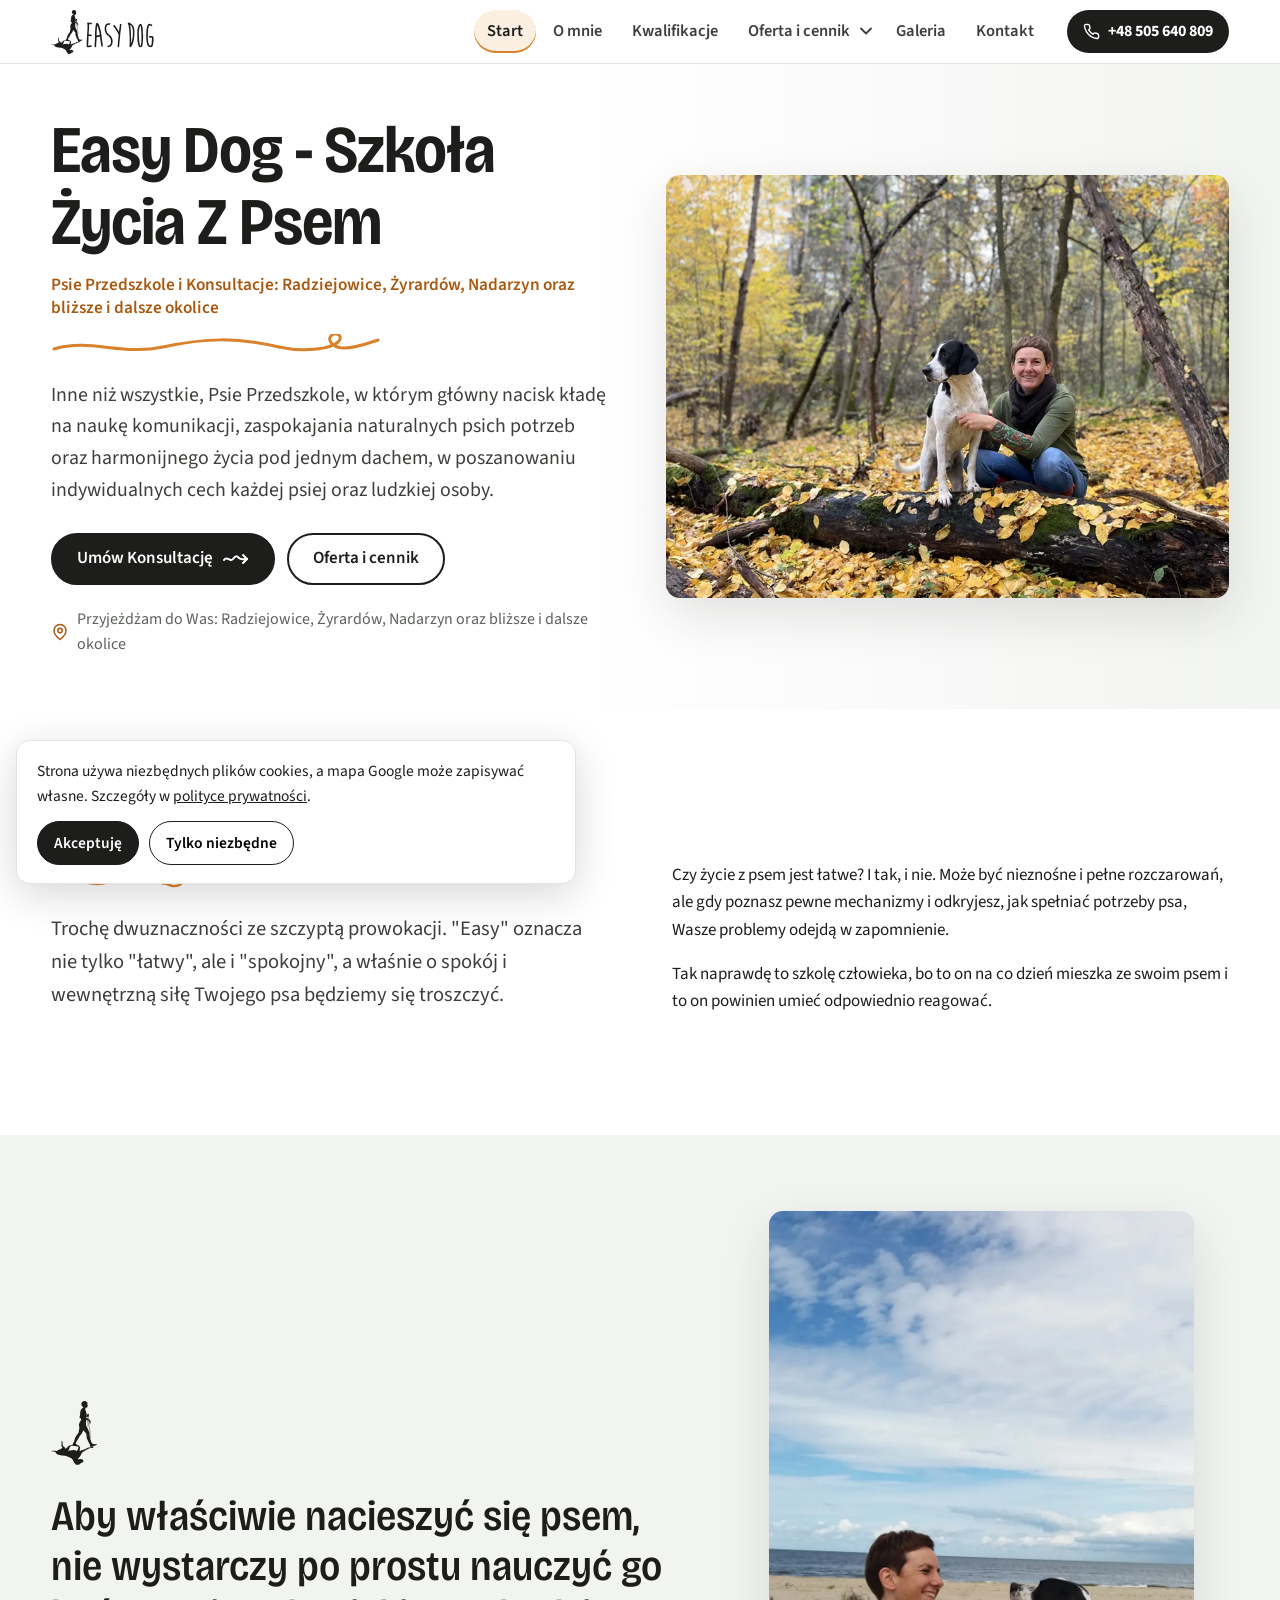
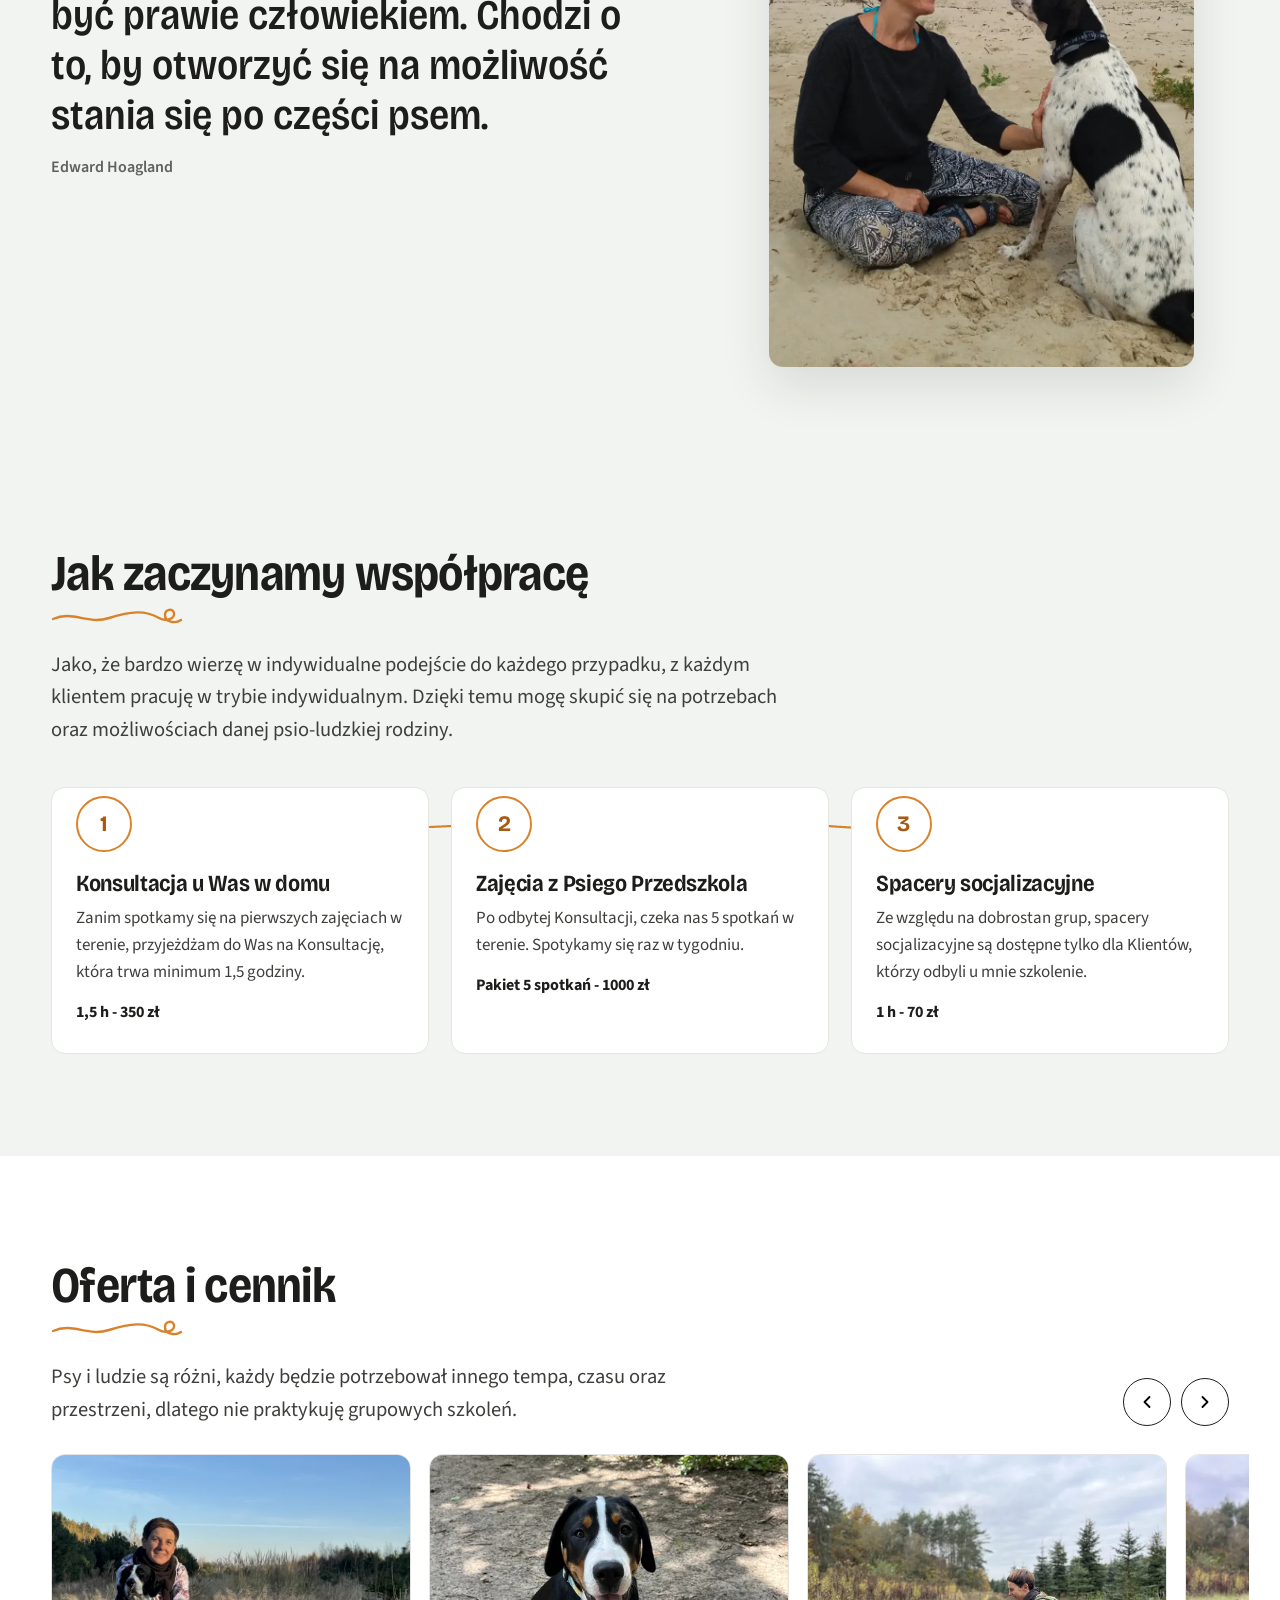
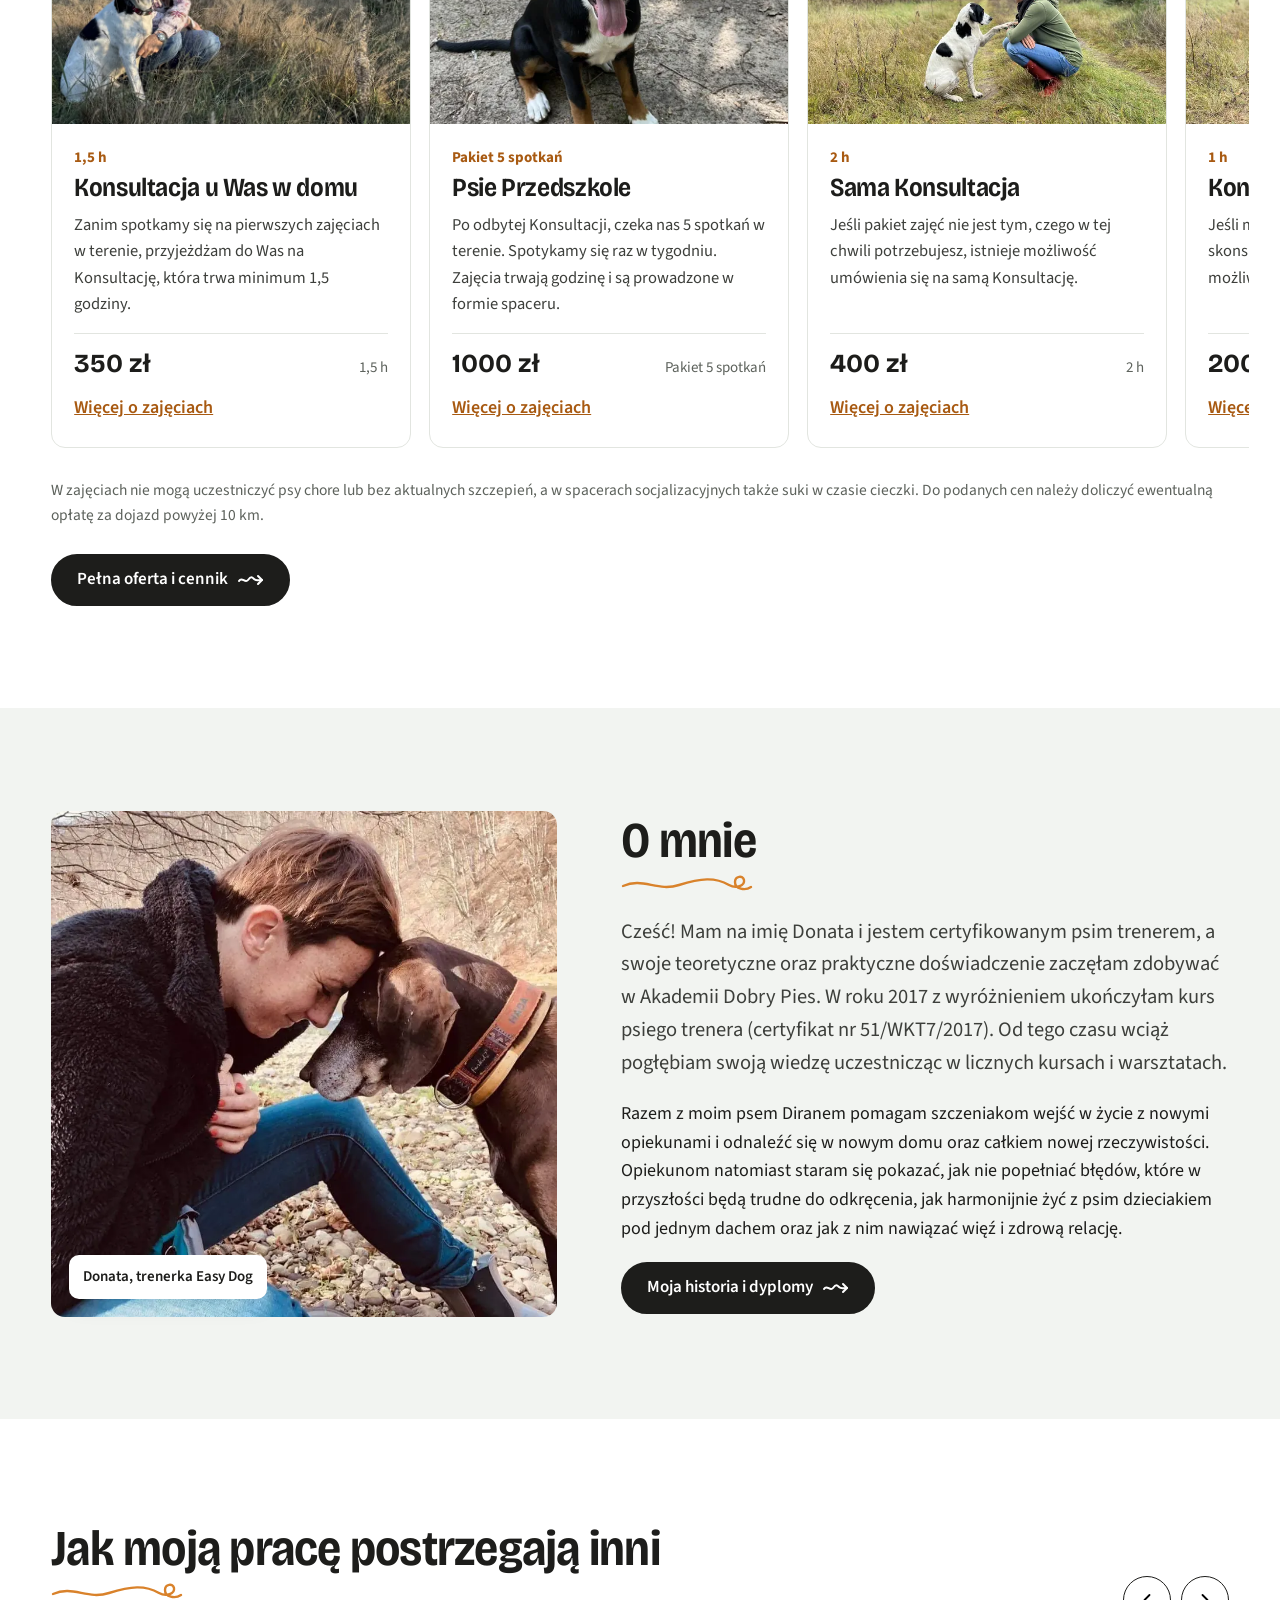
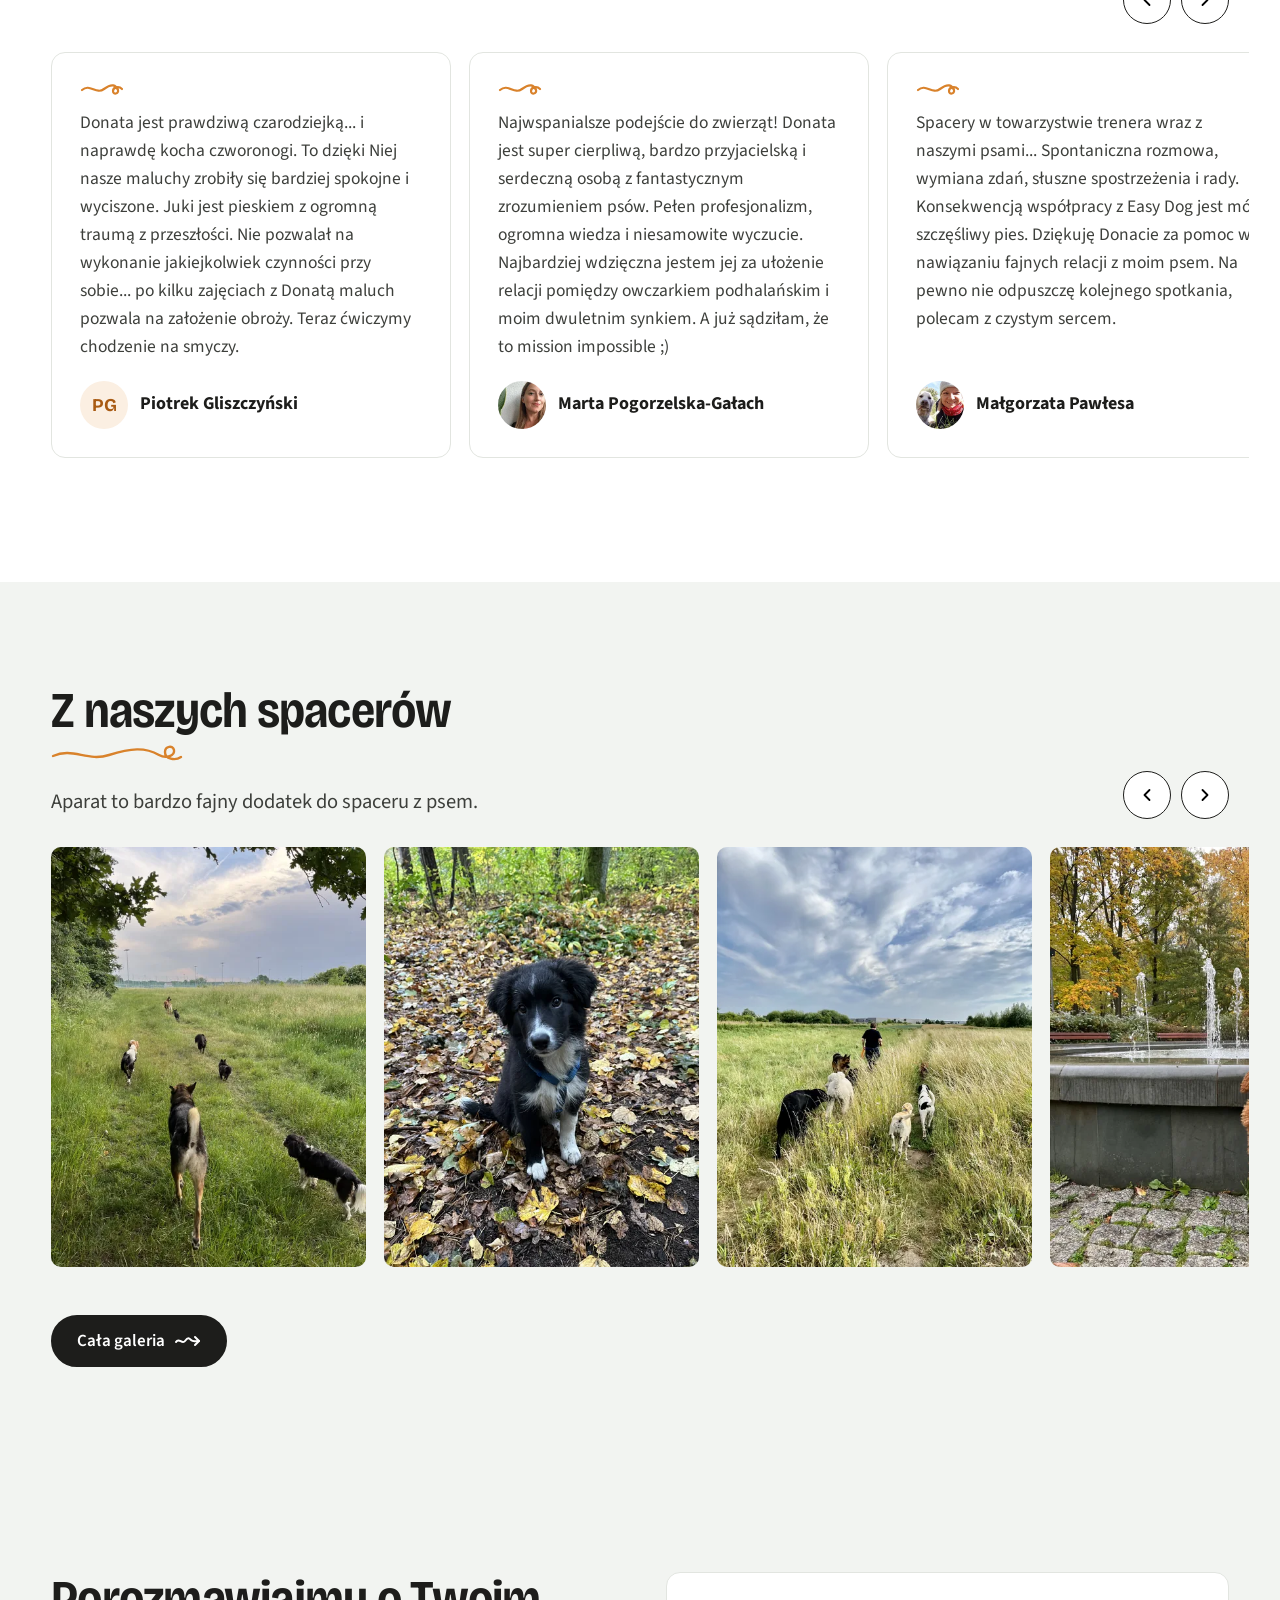
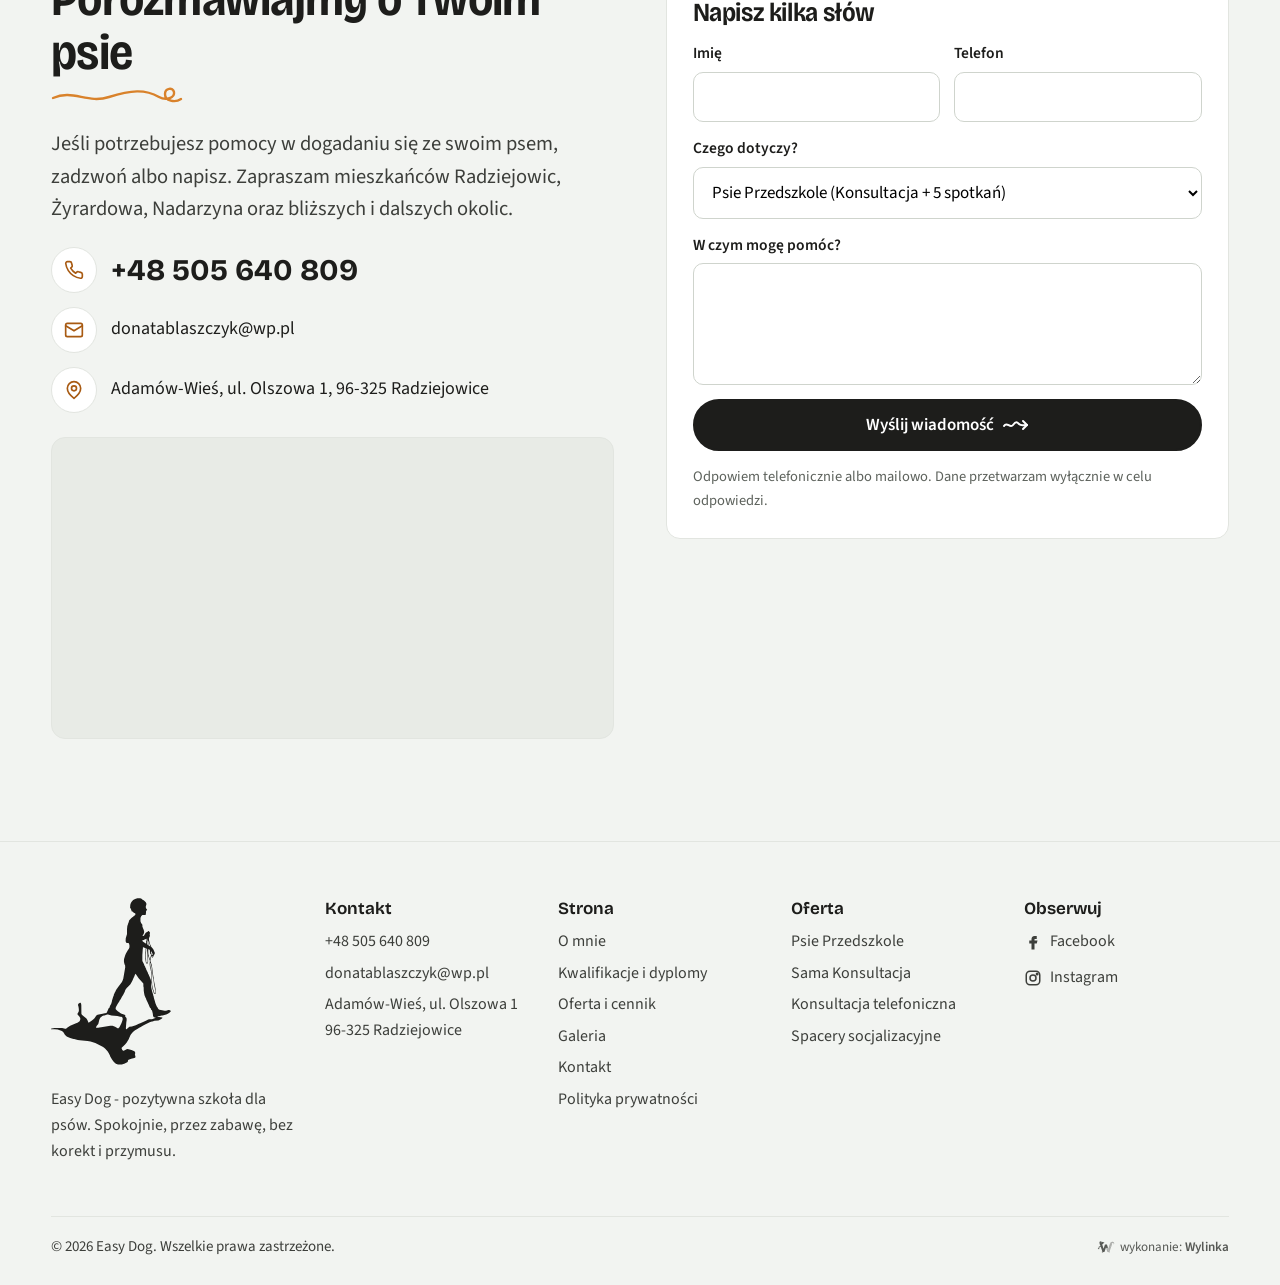
==== commit e9ee16ca: "Uwagi klientki 20.11: osobne uslugi bez listy pozostalych, hero w calosci (iPad), zdjecia Start/O mn" ====
--- a/index.html
+++ b/index.html
@@ -4,13 +4,13 @@
 <meta charset="utf-8">
 <meta name="viewport" content="width=device-width,initial-scale=1">
 <meta name="robots" content="noindex,nofollow">
-<title>Easy Dog - Szkoła Życia Z Psem | psie przedszkole Radziejowice, Żyrardów, Nadarzyn</title>
-<meta name="description" content="Easy Dog - Szkoła Życia Z Psem. Psie przedszkole i konsultacje z dojazdem: Radziejowice, Żyrardów, Nadarzyn i okolice. Indywidualnie, w terenie, bez kolczatek i przymusu.">
+<title>Easy Dog - Szkoła Życia Z Psem | Psie Przedszkole Radziejowice, Żyrardów, Nadarzyn</title>
+<meta name="description" content="Easy Dog - Szkoła Życia Z Psem. Psie Przedszkole i Konsultacje z dojazdem: Radziejowice, Żyrardów, Nadarzyn oraz bliższe i dalsze okolice. Indywidualnie, w terenie, bez kolczatek i przymusu.">
 <link rel="icon" href="img/znak.svg" type="image/svg+xml">
 <link rel="preconnect" href="https://fonts.googleapis.com">
 <link rel="preconnect" href="https://fonts.gstatic.com" crossorigin>
 <link href="https://fonts.googleapis.com/css2?family=Bricolage+Grotesque:opsz,wdth,wght@12..96,75..100,400..700&family=Source+Sans+3:wght@400;600;700&display=swap" rel="stylesheet">
-<link rel="stylesheet" href="style.css?v=2011d">
+<link rel="stylesheet" href="style.css?v=2011w">
 <style>
 .wylinka-badge{display:inline-flex;align-items:center;gap:.4em;color:inherit;text-decoration:none;font-size:.875em;line-height:1;opacity:.85}
 .wylinka-badge:hover,.wylinka-badge:focus-visible{opacity:1}
@@ -28,7 +28,7 @@
 <header class="top">
  <div class="wrap">
   <a class="logo" href="index.html" aria-label="Easy Dog - strona główna"><svg role="img" aria-label="Easy Dog" xmlns="http://www.w3.org/2000/svg" viewBox="0 0 1240 531"><g fill="currentColor" fill-rule="evenodd"><path d="M284.0 1.0 279.8 0.5 274.8 0.8 267.8 3.0 261.5 6.5 256.0 12.5 253.0 18.8 252.2 23.5 251.8 32.0 253.8 33.5 257.2 42.8 258.5 43.2 259.5 43.0 263.5 47.2 267.5 48.8 269.0 51.0 268.0 53.8 265.2 56.8 256.0 64.0 250.0 69.8 249.0 71.2 247.0 78.2 245.0 82.8 245.0 83.8 243.0 89.0 242.0 98.8 242.0 115.0 238.0 128.0 237.5 136.2 238.2 140.2 239.8 142.5 241.8 143.5 246.5 143.5 248.2 144.5 249.8 150.8 249.8 156.5 248.0 161.8 245.0 165.2 239.0 175.8 236.5 181.5 233.0 192.5 232.2 196.8 232.2 203.2 234.0 211.0 236.0 215.2 236.2 221.0 230.0 257.0 228.0 263.0 225.8 267.2 224.0 269.5 224.0 270.2 212.0 285.5 212.0 286.2 210.2 288.2 206.2 294.8 206.0 296.2 203.0 301.2 203.0 302.0 200.2 307.5 200.0 309.8 198.0 314.2 194.0 327.2 194.0 329.0 192.0 335.5 190.0 339.8 188.0 342.8 186.0 349.0 183.0 351.8 182.0 353.8 182.0 354.8 181.0 356.2 180.0 359.8 178.0 363.2 177.8 364.8 176.2 366.0 167.5 368.0 164.2 368.2 148.2 372.0 145.5 373.2 143.8 375.0 138.5 382.5 135.2 385.8 126.2 393.0 125.2 393.2 120.0 396.8 118.8 395.8 115.8 388.5 112.8 384.0 101.0 374.0 97.8 370.5 96.8 368.5 96.5 341.0 95.8 336.8 94.8 334.5 93.8 333.8 92.2 333.8 89.8 335.0 87.2 337.0 86.0 339.8 86.2 342.5 87.0 344.0 88.2 349.8 88.8 357.2 88.0 361.8 84.2 368.5 84.2 370.0 85.2 372.0 90.2 377.5 93.2 382.0 93.2 386.0 92.8 388.2 91.0 392.0 90.0 393.0 84.2 396.8 79.8 399.0 76.0 400.2 61.0 407.0 52.5 412.2 47.8 416.0 45.0 416.2 35.5 414.2 11.0 413.8 2.2 415.2 0.0 416.5 0.0 417.5 2.0 418.0 12.0 417.8 21.2 419.0 28.0 420.8 35.0 423.8 40.0 428.2 44.2 435.2 49.0 439.8 51.5 441.5 61.0 445.8 71.5 448.8 73.5 448.8 85.2 451.8 91.5 452.8 116.2 455.0 125.8 457.0 141.0 462.0 163.0 472.8 168.2 476.0 172.8 479.8 180.0 487.8 184.0 494.2 188.0 502.5 188.2 504.0 193.8 513.0 194.2 514.5 200.2 522.0 206.5 527.8 208.8 528.8 211.5 529.0 212.5 529.8 226.5 529.8 227.5 529.0 233.0 527.8 242.8 523.0 244.8 520.2 245.0 517.5 245.8 516.0 247.0 514.8 255.5 511.8 265.2 509.5 267.2 508.8 268.8 507.2 268.8 504.5 267.0 498.0 267.8 496.0 268.0 492.2 266.8 489.5 265.5 488.2 256.2 484.2 243.8 481.0 240.5 481.2 234.8 484.8 231.2 486.0 229.8 486.0 227.0 484.0 224.8 479.2 225.0 476.5 235.8 466.2 240.5 460.5 247.8 448.5 248.8 445.5 249.8 444.2 249.8 443.5 250.5 442.8 252.8 437.2 254.8 433.8 260.8 426.2 267.5 420.8 274.8 416.8 280.8 412.8 284.2 411.2 293.5 405.8 295.2 405.2 299.5 402.8 315.8 395.0 321.5 392.8 323.2 392.8 329.5 391.0 342.2 389.8 351.0 385.5 354.8 381.8 354.2 380.5 344.0 378.8 338.2 379.2 338.2 378.5 341.5 376.8 343.8 376.5 352.2 374.0 355.5 373.8 360.8 372.5 369.0 369.8 375.8 365.8 380.5 361.8 381.2 360.5 381.0 359.2 379.8 358.0 376.2 356.2 373.8 356.2 366.2 358.8 361.8 359.0 345.5 356.0 343.5 355.0 341.8 353.2 339.8 350.5 338.8 347.5 336.8 345.8 331.8 333.2 331.8 332.0 327.8 319.2 326.8 313.8 325.8 311.5 324.8 306.5 322.0 297.8 319.8 288.0 318.5 280.2 319.0 267.2 317.5 259.5 314.8 253.5 314.8 252.2 313.8 250.8 313.8 250.0 313.0 249.2 310.8 243.5 308.8 240.0 308.8 238.8 302.8 226.8 302.8 225.5 300.8 222.2 299.8 219.2 297.0 214.2 296.8 212.5 295.8 211.2 295.8 210.5 290.8 200.5 290.8 182.2 292.0 164.0 292.5 161.5 292.5 157.5 293.2 156.8 294.0 156.8 297.8 158.5 299.2 158.8 301.2 159.8 301.8 160.5 301.0 164.2 301.0 168.0 300.0 176.5 300.0 192.2 302.0 205.5 303.2 207.8 305.5 209.2 307.2 208.8 308.8 206.5 309.2 202.2 308.8 186.2 309.2 185.2 309.8 185.5 311.0 188.5 311.0 190.2 314.8 200.0 314.0 211.0 315.2 220.2 317.0 226.5 319.0 237.8 319.8 247.2 319.8 269.0 321.0 281.0 323.0 290.0 327.2 302.2 328.2 304.2 329.8 305.8 331.8 306.0 332.8 305.2 333.2 303.5 332.8 288.8 327.2 260.0 326.8 254.0 324.8 243.2 324.8 241.0 322.8 228.5 322.8 225.8 320.8 213.5 316.5 200.5 317.0 196.2 319.2 187.0 322.2 184.8 323.0 184.8 323.2 186.0 322.0 188.8 322.0 190.0 322.5 190.5 323.5 190.5 323.8 189.2 325.8 186.2 327.0 182.8 329.8 178.0 330.5 176.0 330.5 174.2 329.8 173.2 329.8 172.2 329.0 171.2 326.5 164.5 323.8 160.5 319.0 155.0 317.8 151.5 315.8 148.2 314.8 145.5 314.8 144.2 313.8 142.2 313.8 140.8 312.2 135.2 311.8 127.0 313.8 124.0 314.8 119.2 314.8 117.5 314.0 116.0 315.0 112.5 314.8 109.2 312.8 107.5 312.2 106.0 311.2 105.2 310.2 105.2 306.2 108.0 302.5 109.8 300.0 112.8 298.0 116.5 298.0 117.2 295.5 120.0 293.2 121.0 292.0 121.0 291.5 120.5 291.8 119.5 293.5 117.2 295.8 112.0 296.5 109.2 296.5 106.5 294.8 100.5 293.8 99.0 292.8 95.2 291.0 91.5 291.0 87.2 290.5 84.5 286.8 79.2 284.8 74.0 284.8 63.5 287.0 58.2 290.8 54.5 293.0 53.8 300.0 53.8 301.8 52.8 302.2 51.8 301.8 49.0 302.8 47.8 302.0 45.2 303.0 44.5 302.0 41.2 303.5 40.0 305.0 39.5 306.0 38.5 306.0 37.8 303.0 33.5 301.8 30.0 301.8 26.5 302.8 24.0 302.8 22.5 304.0 20.0 303.8 18.2 301.8 13.8 295.2 7.2 292.8 6.0 288.2 2.5ZM337.5 379.2 338.2 379.2ZM143.2 411.2 145.8 407.0 149.8 402.2 150.8 400.2 153.8 387.8 156.8 381.5 163.5 376.0 167.8 374.0 170.0 373.8 179.0 371.0 181.5 371.0 192.2 373.8 211.2 375.8 220.5 377.8 223.8 378.0 225.2 378.5 227.8 381.5 228.2 384.2 227.8 388.2 224.0 399.2 223.0 400.5 223.0 401.2 217.8 411.5 213.5 415.8 204.0 410.2 195.8 406.8 188.8 407.0 159.8 411.8 154.2 412.0 150.2 412.8 144.5 413.0 143.2 412.2ZM269.2 241.5 279.0 255.2 294.0 272.5 294.0 281.2 295.0 285.2 295.2 295.5 297.0 306.2 298.2 311.0 300.0 314.8 300.2 316.2 302.8 320.8 303.2 323.0 309.0 334.8 309.0 335.8 310.0 337.2 314.0 347.0 315.2 349.2 318.0 352.0 318.2 354.8 321.0 357.5 321.8 359.0 323.8 366.8 325.0 375.8 326.2 378.2 327.5 379.5 329.5 380.2 332.5 380.2 332.8 381.0 331.8 382.0 321.5 385.8 318.0 386.2 312.2 386.0 309.5 386.8 302.0 391.0 284.2 399.0 279.8 400.2 269.8 404.8 257.5 408.8 249.5 409.8 242.2 416.5 240.0 417.8 239.0 417.8 238.5 416.2 238.5 412.5 239.8 395.5 240.8 388.8 240.8 384.2 239.8 381.0 236.0 377.0 236.8 374.5 236.2 373.5 234.2 372.0 222.8 368.0 216.2 363.0 212.5 360.8 206.8 355.2 205.8 353.2 205.8 350.0 206.8 347.0 212.0 337.5 217.8 328.8 217.8 328.0 219.8 324.5 221.8 322.0 225.8 314.5 229.5 309.0 234.8 298.5 236.0 294.5 238.0 290.5 241.8 285.8 247.5 280.5 252.8 274.2 257.8 266.2 260.5 260.5 261.8 256.5 262.8 255.2 262.8 254.5 265.8 248.5 266.8 245.0 268.5 242.0ZM316.2 206.8 317.0 207.2 318.0 210.2 318.0 211.8 320.0 218.8 324.0 250.5 327.0 266.8 328.0 275.0 330.8 288.2 331.8 297.2 331.8 303.5 331.2 304.0 330.2 304.0 329.8 303.5 328.8 300.5 327.8 299.2 326.8 294.8 325.8 293.0 325.8 291.8 323.8 285.8 322.0 276.5 320.8 237.5 319.8 233.2 319.8 230.8 317.8 223.0 316.0 213.5 315.8 207.5ZM322.8 175.5 323.8 176.8 323.8 179.2 322.8 181.2 321.0 182.5 320.8 180.8 321.8 178.8 321.8 176.5ZM310.5 162.8 313.0 163.8 314.8 166.0 315.2 178.2 316.0 179.0 317.0 178.8 317.8 177.8 318.0 173.8 318.8 170.8 319.8 170.2 321.0 171.2 321.0 174.2 320.0 178.8 318.0 183.8 316.0 192.2 316.0 194.2 315.2 195.0 313.8 192.8 313.8 191.5 311.8 186.2 310.0 178.2 309.5 168.8 309.8 163.5ZM307.8 162.5 308.0 163.5 307.5 164.0 307.0 163.0ZM303.5 160.8 304.5 160.8 305.5 162.5 307.0 179.8 307.8 201.5 307.0 206.0 305.8 207.2 303.8 205.2 303.0 202.8 302.8 196.8 301.8 190.5 301.8 178.8 302.8 169.2 303.0 161.2ZM310.2 137.2 310.8 137.5 312.0 140.8 312.0 142.8 313.0 144.8 313.0 145.8 315.0 149.8 315.2 151.2 316.8 153.5 316.5 154.5 315.0 154.0 310.0 150.2 309.8 139.0ZM308.2 134.2 308.8 135.5 308.5 148.5 307.5 149.0 306.8 148.5 306.2 146.8 306.8 137.8 307.5 134.8ZM290.8 135.5 291.5 134.8 295.0 133.5 298.0 131.8 302.2 130.5 302.8 131.0 303.0 144.2 302.5 144.8 301.5 144.5 293.5 139.0 290.8 136.5ZM306.2 129.5 306.8 130.5 306.0 132.0 305.8 136.2 305.0 136.8 304.5 136.0 304.0 130.5 304.8 129.5Z"/><path transform="translate(391.3 -151.5) scale(2.15)" d="M44.5 142.0 32.5 142.2 24.0 140.8 22.0 142.2 21.0 144.8 23.0 155.5 23.2 168.5 19.0 237.0 18.2 257.0 18.2 274.8 19.0 276.5 21.2 278.8 24.8 279.8 42.8 278.0 45.2 276.8 46.8 274.5 46.8 272.5 44.8 270.0 42.2 269.0 28.0 270.5 26.8 270.0 29.0 217.2 29.8 216.8 36.8 216.8 40.5 217.5 43.5 217.5 45.0 216.8 46.8 215.0 47.2 213.5 46.5 211.0 44.2 209.0 40.2 208.2 30.8 207.5 29.8 206.5 30.2 192.8 31.8 174.5 31.8 156.0 31.2 151.5 32.2 150.8 44.2 150.5 46.5 149.5 47.5 147.8 47.5 144.8 46.2 143.0ZM76.0 143.2 73.8 144.0 72.0 146.0 71.0 148.0 69.0 156.5 67.0 170.5 64.8 204.5 64.8 232.2 62.0 274.0 63.2 277.2 64.8 278.8 66.8 279.5 68.0 279.5 69.8 278.8 72.0 276.0 71.5 269.2 73.8 236.2 73.8 223.8 74.8 222.8 79.2 221.8 92.5 220.2 93.0 221.0 94.0 230.0 96.8 246.8 97.0 252.2 101.0 274.5 102.0 276.0 103.0 276.8 105.2 276.8 107.0 275.8 108.8 273.5 108.2 262.8 104.0 235.2 102.8 221.5 100.8 207.2 97.8 190.8 96.8 187.5 96.5 184.0 92.8 169.5 90.8 163.8 89.8 158.8 86.5 151.2 84.0 147.5 80.5 144.0 78.5 143.2ZM78.8 158.0 79.8 159.0 80.0 161.0 81.0 162.8 82.0 167.2 82.8 168.5 84.0 174.0 84.8 175.5 85.0 178.5 87.0 185.0 90.8 201.0 91.0 205.2 92.0 209.8 91.5 210.8 90.0 211.2 74.2 213.2 73.8 212.8 75.0 180.5 77.0 163.8 77.8 161.5 77.8 158.8ZM147.2 144.5 143.5 144.5 134.8 146.0 129.8 148.2 127.2 150.0 124.2 153.5 122.0 157.5 120.2 164.8 119.2 172.5 119.5 180.2 121.0 189.2 122.0 192.8 125.2 200.2 128.0 205.0 134.5 211.8 142.2 218.2 148.8 225.8 152.0 231.5 154.8 241.2 154.8 251.2 153.0 259.5 151.0 264.0 146.8 268.0 143.0 269.8 137.2 271.2 134.8 273.5 134.5 275.5 135.0 277.2 136.8 279.0 138.5 279.8 143.5 278.8 148.5 276.8 154.0 273.8 157.8 270.2 161.8 261.0 163.2 255.0 163.8 249.5 163.5 240.0 162.8 236.0 160.5 229.5 156.5 221.2 151.8 215.2 141.5 206.0 134.0 198.0 131.0 191.5 128.8 183.5 128.0 178.0 128.0 171.8 128.8 166.5 130.8 159.8 132.0 157.8 134.0 155.8 135.8 154.8 139.8 153.8 146.0 153.8 148.5 152.8 150.8 150.0 150.8 147.8 148.5 145.0ZM210.0 148.5 207.8 148.5 206.2 149.2 205.0 151.0 200.2 186.8 200.2 191.2 199.8 192.0 199.2 192.0 197.8 190.0 197.5 189.0 194.0 183.8 193.8 182.5 188.0 174.0 186.8 171.2 176.5 156.8 174.2 155.0 171.2 154.5 170.0 155.0 168.0 157.0 167.5 159.0 168.0 161.5 175.0 170.0 176.2 172.5 180.0 177.2 186.0 187.2 187.0 188.2 188.2 191.2 194.0 200.8 194.0 201.8 198.0 209.2 194.0 248.0 193.8 256.5 192.0 273.0 192.0 276.2 194.5 279.2 195.8 279.8 197.2 279.8 199.0 279.0 199.8 278.2 200.5 276.0 203.8 237.5 205.8 221.2 206.0 214.0 207.2 207.5 207.0 204.2 211.5 171.2 212.0 162.8 213.2 153.8 213.2 151.8 212.8 150.5 211.2 149.0Z"/><path transform="translate(195.0 -151.5) scale(2.15)" d="M344.5 141.0 342.5 141.8 341.0 143.2 340.2 144.8 340.2 146.2 344.0 154.5 345.0 158.2 348.0 177.5 350.0 205.5 351.0 241.0 351.0 260.2 350.0 269.5 350.0 276.8 351.5 278.8 354.0 279.8 356.8 278.8 362.8 271.2 368.8 258.5 372.8 245.8 375.5 231.5 375.8 225.0 376.8 217.8 377.5 206.2 377.5 187.2 375.5 171.5 372.8 163.2 369.2 156.8 363.0 149.8 358.0 146.0 354.0 144.2 351.5 143.8 347.5 141.2ZM353.8 154.8 354.8 154.8 357.2 156.5 363.0 163.5 366.8 173.2 368.0 179.0 369.0 187.5 369.2 202.5 367.8 223.0 366.8 230.2 363.5 245.8 361.0 253.0 361.0 254.5 359.8 255.5 358.8 254.2 359.2 253.2 359.5 237.5 357.2 183.8 355.8 168.8 353.8 156.5 353.2 155.5ZM411.5 148.5 409.2 149.0 406.8 150.2 403.0 154.5 400.2 159.5 400.0 161.5 397.2 169.2 394.2 185.5 394.0 217.8 395.2 244.5 396.2 253.0 399.0 265.8 401.0 271.5 404.2 276.2 407.2 278.8 409.2 279.5 412.5 279.8 416.8 278.5 420.8 274.5 423.8 264.8 425.5 244.0 426.5 217.5 424.0 176.5 422.5 164.8 420.8 158.5 417.5 151.8 415.0 149.5ZM410.8 158.8 412.0 159.5 413.0 162.2 413.8 166.8 416.8 197.8 417.2 212.5 416.8 249.8 414.8 264.0 414.0 265.8 413.8 268.0 412.0 271.0 411.0 271.0 409.0 268.2 405.8 256.0 403.8 234.5 402.5 208.2 402.5 193.5 403.8 181.5 406.8 167.8 408.8 161.8 410.0 159.2ZM461.8 148.2 458.5 149.0 455.0 151.0 452.2 154.8 449.0 162.5 446.2 176.2 445.0 187.8 444.0 206.5 444.0 229.2 446.0 249.2 449.0 262.2 451.0 267.5 454.2 273.0 458.8 276.8 462.5 278.5 468.5 279.2 472.0 278.8 475.0 277.5 478.5 274.8 479.8 272.5 482.8 261.0 484.0 251.2 484.8 249.8 484.8 221.8 483.0 219.0 480.5 218.0 469.8 216.8 465.2 215.8 461.8 216.0 460.0 217.5 459.5 219.5 460.0 222.8 461.2 224.2 474.8 226.2 476.0 227.2 475.0 253.2 473.8 260.8 473.0 262.5 472.8 266.0 472.0 268.2 470.5 269.8 467.8 270.8 466.5 270.5 462.0 268.0 458.8 263.2 456.0 254.8 454.5 247.5 453.0 230.2 453.0 202.0 454.5 180.5 456.8 168.2 458.8 161.8 460.5 158.5 462.5 157.0 464.8 157.0 467.0 157.8 471.8 160.5 474.5 161.0 475.8 160.5 477.5 158.8 478.0 156.2 477.0 154.2 472.0 150.0 466.0 148.5Z"/></g></svg></a>
-  <nav class="nav" aria-label="Menu"><a href="index.html" aria-current="page">Start</a><a href="o-mnie.html">O mnie</a><a href="kwalifikacje.html">Kwalifikacje</a><div class="sub"><a href="oferta.html">Oferta i cennik</a><button class="sub-t" type="button" aria-label="Pokaż usługi" aria-expanded="false"><svg viewBox="0 0 12 8" aria-hidden="true"><path d="M1 1.5 6 6.5 11 1.5" fill="none" stroke="currentColor" stroke-width="1.8" stroke-linecap="round" stroke-linejoin="round"/></svg></button><div class="sub-m"><a href="psie-przedszkole.html">Psie przedszkole</a><a href="konsultacja.html">Sama konsultacja</a><a href="konsultacja-telefoniczna.html">Konsultacja telefoniczna</a><a href="spacery-socjalizacyjne.html">Spacery socjalizacyjne</a></div></div><a href="galeria.html">Galeria</a><a href="kontakt.html">Kontakt</a><a class="mtel" href="tel:+48505640809">+48 505 640 809</a></nav>
+  <nav class="nav" aria-label="Menu"><a href="index.html" aria-current="page">Start</a><a href="o-mnie.html">O mnie</a><a href="kwalifikacje.html">Kwalifikacje</a><div class="sub"><a href="oferta.html">Oferta i cennik</a><button class="sub-t" type="button" aria-label="Pokaż usługi" aria-expanded="false"><svg viewBox="0 0 12 8" aria-hidden="true"><path d="M1 1.5 6 6.5 11 1.5" fill="none" stroke="currentColor" stroke-width="1.8" stroke-linecap="round" stroke-linejoin="round"/></svg></button><div class="sub-m"><a href="psie-przedszkole.html">Psie Przedszkole</a><a href="konsultacja.html">Sama Konsultacja</a><a href="konsultacja-telefoniczna.html">Konsultacja telefoniczna</a><a href="spacery-socjalizacyjne.html">Spacery socjalizacyjne</a></div></div><a href="galeria.html">Galeria</a><a href="kontakt.html">Kontakt</a><a class="mtel" href="tel:+48505640809">+48 505 640 809</a></nav>
   <a class="tel-top" href="tel:+48505640809"><svg viewBox="0 0 24 24" fill="none" stroke="currentColor" stroke-width="2" stroke-linecap="round" stroke-linejoin="round" aria-hidden="true"><path d="M22 16.9v3a2 2 0 0 1-2.2 2 19.8 19.8 0 0 1-8.6-3.1 19.5 19.5 0 0 1-6-6A19.8 19.8 0 0 1 2.1 4.2 2 2 0 0 1 4.1 2h3a2 2 0 0 1 2 1.7c.1.9.4 1.8.7 2.7a2 2 0 0 1-.5 2.1L8 9.8a16 16 0 0 0 6 6l1.3-1.3a2 2 0 0 1 2.1-.4c.9.3 1.8.6 2.7.7a2 2 0 0 1 1.7 2z"/></svg>+48 505 640 809</a>
   <button class="burger" aria-label="Otwórz menu" aria-expanded="false"><span></span><span></span><span></span></button>
  </div>
@@ -36,17 +36,14 @@
 <main>
 
 <section class="hero">
- <picture>
-  <source media="(max-width:860px)" srcset="img/hero-tel.webp" width="900" height="1600">
-  <img src="img/hero-pion.webp" alt="Donata z psem na plaży" width="1400" height="2489" fetchpriority="high">
- </picture>
- <div class="wrap">
+ <div class="wrap hero-g">
   <div class="hero-txt">
-   <h1>Easy Dog - Szkoła Życia Z Psem<span class="h1-f">psie przedszkole i konsultacje: Radziejowice, Żyrardów, Nadarzyn</span><svg class="ln" viewBox="0 0 330 24" fill="none" aria-hidden="true"><path d="M3 15C40 4 70 22 112 13S186 3 228 13c22 5 52 3 60-6 4-5-2-9-7-6-6 4 0 13 12 13 12 0 22-4 34-8" stroke="#D9822B" stroke-width="3" stroke-linecap="round"/></svg></h1>
+   <h1>Easy Dog - Szkoła Życia Z Psem<span class="h1-f">Psie Przedszkole i Konsultacje: Radziejowice, Żyrardów, Nadarzyn oraz bliższe i dalsze okolice</span><svg class="ln" viewBox="0 0 330 24" fill="none" aria-hidden="true"><path d="M3 15C40 4 70 22 112 13S186 3 228 13c22 5 52 3 60-6 4-5-2-9-7-6-6 4 0 13 12 13 12 0 22-4 34-8" stroke="#D9822B" stroke-width="3" stroke-linecap="round"/></svg></h1>
    <p>Inne niż wszystkie, Psie Przedszkole, w którym główny nacisk kładę na naukę komunikacji, zaspokajania naturalnych psich potrzeb oraz harmonijnego życia pod jednym dachem, w poszanowaniu indywidualnych cech każdej psiej oraz ludzkiej osoby.</p>
-   <div class="cta"><a class="btn btn-p" href="kontakt.html">Umów konsultację <svg viewBox="0 0 26 12" fill="none" stroke="currentColor" stroke-width="2" stroke-linecap="round" stroke-linejoin="round" aria-hidden="true"><path d="M1 7c3-5 6 3 9-1s4-3 6-1 3 1 8 1"/><path d="m20 2 4 4-4 4"/></svg></a><a class="btn btn-s" href="oferta.html">Oferta i cennik</a></div>
-   <div class="gdzie"><svg viewBox="0 0 24 24" fill="none" stroke="currentColor" stroke-width="2" stroke-linecap="round" stroke-linejoin="round" aria-hidden="true"><path d="M20 10c0 6-8 12-8 12S4 16 4 10a8 8 0 0 1 16 0z"/><circle cx="12" cy="10" r="3"/></svg>Przyjeżdżam do Was: Radziejowice, Żyrardów, Nadarzyn i okolice</div>
+   <div class="cta"><a class="btn btn-p" href="kontakt.html">Umów Konsultację <svg viewBox="0 0 26 12" fill="none" stroke="currentColor" stroke-width="2" stroke-linecap="round" stroke-linejoin="round" aria-hidden="true"><path d="M1 7c3-5 6 3 9-1s4-3 6-1 3 1 8 1"/><path d="m20 2 4 4-4 4"/></svg></a><a class="btn btn-s" href="oferta.html">Oferta i cennik</a></div>
+   <div class="gdzie"><svg viewBox="0 0 24 24" fill="none" stroke="currentColor" stroke-width="2" stroke-linecap="round" stroke-linejoin="round" aria-hidden="true"><path d="M20 10c0 6-8 12-8 12S4 16 4 10a8 8 0 0 1 16 0z"/><circle cx="12" cy="10" r="3"/></svg>Przyjeżdżam do Was: Radziejowice, Żyrardów, Nadarzyn oraz bliższe i dalsze okolice</div>
   </div>
+  <div class="hero-f"><img src="img/hero-start-1200.webp" srcset="img/hero-start-800.webp 800w, img/hero-start-1200.webp 1200w, img/hero-start-1800.webp 1800w, img/hero-start-2400.webp 2400w" sizes="(max-width: 860px) calc(100vw - 40px), min(46vw, 740px)" alt="Donata z psem w jesiennym lesie" width="2400" height="1800" fetchpriority="high" decoding="async"></div>
  </div>
 </section>
 
@@ -61,14 +58,13 @@
    <p>Tak naprawdę to szkolę człowieka, bo to on na co dzień mieszka ze swoim psem i to on powinien umieć odpowiednio reagować.</p>
   </div>
   </div>
- <div class="wrap"><div class="tn tn-w"><div class="card tak rv"><h3><i>✓</i>Jak pracuję?</h3><ul class=""><li><b>Spokojnie, w dobrej, przyjaznej atmosferze i bez presji na szybkie wyniki.</b> Bo nasza energia i nastawienie bardzo wpływają na dobrostan i emocje psów.</li><li><b>Bez smyczy lub na długich linkach.</b> Bo szczeniaka najlepiej nauczyć podążania za swoim człowiekiem, bez konieczności odbierania mu wolności.</li><li><b>W oparciu o naturalne psie potrzeby i możliwości.</b> Bo nie lubię, jak od jakiegoś gatunku zaczynamy wymagać, aby przestał nim być.</li><li><b>W terenie leśnym, łąkowym lub parkowym.</b> Bo zajęcia mają być Waszą wspólną nauką prawidłowego funkcjonowania na spacerze w różnych miejscach, przy urozmaiconych rozproszeniach.</li><li><b>W przekonaniu, że wychowanie oraz zdrowa relacja są ważniejsze, niż nauka ślepego posłuszeństwa.</b> Bo dobrze wychowany pies nie potrzebuje komend, aby właściwie reagować na otoczenie.</li></ul></div><div class="card nie rv"><h3><i>✕</i>Jak nie pracuję?</h3><ul class=""><li><b>Pod przymusem, presją i w myśleniu, że szczeniak oraz jego rodzina, są dla mnie projektem do zrealizowania.</b> Bo każdy ma swoje indywidualne możliwości i potrzeby, a ja jestem tylko drogowskazem na Waszej wspólnej drodze.</li><li><b>Z użyciem kolczatek, dławików oraz krótkich smyczy.</b> Bo stosowanie takich narzędzi prowadzi do frustracji i wyuczonej bezradności. Nie ma nic wspólnego z budowaniem zdrowej relacji.</li><li><b>Na ogrodzonych placykach treningowych.</b> Bo wiem, że nauka w codziennych, spacerowych warunkach jest tym, czego potrzebujecie. Na placu jest mało naturalnych rozpraszaczy, które będziecie mieć na codziennych spacerach. Dlatego naukę zaczynamy od razu w terenie. Żebyście potem się nie bali i nie stresowali wspólnymi włóczęgami, tylko czerpali z nich maksimum przyjemności.</li></ul></div></div></div>
 </section>
 
-<section class="cytat" aria-label="Cytat">
- <img src="img/cien.webp" alt="Pies na łące, obok niego cień człowieka" width="1600" height="900" loading="lazy" decoding="async">
+<section class="cytat cy2" aria-label="Cytat">
  <div class="wrap">
-  <div class="znak"><svg aria-hidden="true" xmlns="http://www.w3.org/2000/svg" viewBox="0 0 382 531"><path fill="currentColor" fill-rule="evenodd" d="M284.0 1.0 279.8 0.5 274.8 0.8 267.8 3.0 261.5 6.5 256.0 12.5 253.0 18.8 252.2 23.5 251.8 32.0 253.8 33.5 257.2 42.8 258.5 43.2 259.5 43.0 263.5 47.2 267.5 48.8 269.0 51.0 268.0 53.8 265.2 56.8 256.0 64.0 250.0 69.8 249.0 71.2 247.0 78.2 245.0 82.8 245.0 83.8 243.0 89.0 242.0 98.8 242.0 115.0 238.0 128.0 237.5 136.2 238.2 140.2 239.8 142.5 241.8 143.5 246.5 143.5 248.2 144.5 249.8 150.8 249.8 156.5 248.0 161.8 245.0 165.2 239.0 175.8 236.5 181.5 233.0 192.5 232.2 196.8 232.2 203.2 234.0 211.0 236.0 215.2 236.2 221.0 230.0 257.0 228.0 263.0 225.8 267.2 224.0 269.5 224.0 270.2 212.0 285.5 212.0 286.2 210.2 288.2 206.2 294.8 206.0 296.2 203.0 301.2 203.0 302.0 200.2 307.5 200.0 309.8 198.0 314.2 194.0 327.2 194.0 329.0 192.0 335.5 190.0 339.8 188.0 342.8 186.0 349.0 183.0 351.8 182.0 353.8 182.0 354.8 181.0 356.2 180.0 359.8 178.0 363.2 177.8 364.8 176.2 366.0 167.5 368.0 164.2 368.2 148.2 372.0 145.5 373.2 143.8 375.0 138.5 382.5 135.2 385.8 126.2 393.0 125.2 393.2 120.0 396.8 118.8 395.8 115.8 388.5 112.8 384.0 101.0 374.0 97.8 370.5 96.8 368.5 96.5 341.0 95.8 336.8 94.8 334.5 93.8 333.8 92.2 333.8 89.8 335.0 87.2 337.0 86.0 339.8 86.2 342.5 87.0 344.0 88.2 349.8 88.8 357.2 88.0 361.8 84.2 368.5 84.2 370.0 85.2 372.0 90.2 377.5 93.2 382.0 93.2 386.0 92.8 388.2 91.0 392.0 90.0 393.0 84.2 396.8 79.8 399.0 76.0 400.2 61.0 407.0 52.5 412.2 47.8 416.0 45.0 416.2 35.5 414.2 11.0 413.8 2.2 415.2 0.0 416.5 0.0 417.5 2.0 418.0 12.0 417.8 21.2 419.0 28.0 420.8 35.0 423.8 40.0 428.2 44.2 435.2 49.0 439.8 51.5 441.5 61.0 445.8 71.5 448.8 73.5 448.8 85.2 451.8 91.5 452.8 116.2 455.0 125.8 457.0 141.0 462.0 163.0 472.8 168.2 476.0 172.8 479.8 180.0 487.8 184.0 494.2 188.0 502.5 188.2 504.0 193.8 513.0 194.2 514.5 200.2 522.0 206.5 527.8 208.8 528.8 211.5 529.0 212.5 529.8 226.5 529.8 227.5 529.0 233.0 527.8 242.8 523.0 244.8 520.2 245.0 517.5 245.8 516.0 247.0 514.8 255.5 511.8 265.2 509.5 267.2 508.8 268.8 507.2 268.8 504.5 267.0 498.0 267.8 496.0 268.0 492.2 266.8 489.5 265.5 488.2 256.2 484.2 243.8 481.0 240.5 481.2 234.8 484.8 231.2 486.0 229.8 486.0 227.0 484.0 224.8 479.2 225.0 476.5 235.8 466.2 240.5 460.5 247.8 448.5 248.8 445.5 249.8 444.2 249.8 443.5 250.5 442.8 252.8 437.2 254.8 433.8 260.8 426.2 267.5 420.8 274.8 416.8 280.8 412.8 284.2 411.2 293.5 405.8 295.2 405.2 299.5 402.8 315.8 395.0 321.5 392.8 323.2 392.8 329.5 391.0 342.2 389.8 351.0 385.5 354.8 381.8 354.2 380.5 344.0 378.8 338.2 379.2 338.2 378.5 341.5 376.8 343.8 376.5 352.2 374.0 355.5 373.8 360.8 372.5 369.0 369.8 375.8 365.8 380.5 361.8 381.2 360.5 381.0 359.2 379.8 358.0 376.2 356.2 373.8 356.2 366.2 358.8 361.8 359.0 345.5 356.0 343.5 355.0 341.8 353.2 339.8 350.5 338.8 347.5 336.8 345.8 331.8 333.2 331.8 332.0 327.8 319.2 326.8 313.8 325.8 311.5 324.8 306.5 322.0 297.8 319.8 288.0 318.5 280.2 319.0 267.2 317.5 259.5 314.8 253.5 314.8 252.2 313.8 250.8 313.8 250.0 313.0 249.2 310.8 243.5 308.8 240.0 308.8 238.8 302.8 226.8 302.8 225.5 300.8 222.2 299.8 219.2 297.0 214.2 296.8 212.5 295.8 211.2 295.8 210.5 290.8 200.5 290.8 182.2 292.0 164.0 292.5 161.5 292.5 157.5 293.2 156.8 294.0 156.8 297.8 158.5 299.2 158.8 301.2 159.8 301.8 160.5 301.0 164.2 301.0 168.0 300.0 176.5 300.0 192.2 302.0 205.5 303.2 207.8 305.5 209.2 307.2 208.8 308.8 206.5 309.2 202.2 308.8 186.2 309.2 185.2 309.8 185.5 311.0 188.5 311.0 190.2 314.8 200.0 314.0 211.0 315.2 220.2 317.0 226.5 319.0 237.8 319.8 247.2 319.8 269.0 321.0 281.0 323.0 290.0 327.2 302.2 328.2 304.2 329.8 305.8 331.8 306.0 332.8 305.2 333.2 303.5 332.8 288.8 327.2 260.0 326.8 254.0 324.8 243.2 324.8 241.0 322.8 228.5 322.8 225.8 320.8 213.5 316.5 200.5 317.0 196.2 319.2 187.0 322.2 184.8 323.0 184.8 323.2 186.0 322.0 188.8 322.0 190.0 322.5 190.5 323.5 190.5 323.8 189.2 325.8 186.2 327.0 182.8 329.8 178.0 330.5 176.0 330.5 174.2 329.8 173.2 329.8 172.2 329.0 171.2 326.5 164.5 323.8 160.5 319.0 155.0 317.8 151.5 315.8 148.2 314.8 145.5 314.8 144.2 313.8 142.2 313.8 140.8 312.2 135.2 311.8 127.0 313.8 124.0 314.8 119.2 314.8 117.5 314.0 116.0 315.0 112.5 314.8 109.2 312.8 107.5 312.2 106.0 311.2 105.2 310.2 105.2 306.2 108.0 302.5 109.8 300.0 112.8 298.0 116.5 298.0 117.2 295.5 120.0 293.2 121.0 292.0 121.0 291.5 120.5 291.8 119.5 293.5 117.2 295.8 112.0 296.5 109.2 296.5 106.5 294.8 100.5 293.8 99.0 292.8 95.2 291.0 91.5 291.0 87.2 290.5 84.5 286.8 79.2 284.8 74.0 284.8 63.5 287.0 58.2 290.8 54.5 293.0 53.8 300.0 53.8 301.8 52.8 302.2 51.8 301.8 49.0 302.8 47.8 302.0 45.2 303.0 44.5 302.0 41.2 303.5 40.0 305.0 39.5 306.0 38.5 306.0 37.8 303.0 33.5 301.8 30.0 301.8 26.5 302.8 24.0 302.8 22.5 304.0 20.0 303.8 18.2 301.8 13.8 295.2 7.2 292.8 6.0 288.2 2.5ZM337.5 379.2 338.2 379.2ZM143.2 411.2 145.8 407.0 149.8 402.2 150.8 400.2 153.8 387.8 156.8 381.5 163.5 376.0 167.8 374.0 170.0 373.8 179.0 371.0 181.5 371.0 192.2 373.8 211.2 375.8 220.5 377.8 223.8 378.0 225.2 378.5 227.8 381.5 228.2 384.2 227.8 388.2 224.0 399.2 223.0 400.5 223.0 401.2 217.8 411.5 213.5 415.8 204.0 410.2 195.8 406.8 188.8 407.0 159.8 411.8 154.2 412.0 150.2 412.8 144.5 413.0 143.2 412.2ZM269.2 241.5 279.0 255.2 294.0 272.5 294.0 281.2 295.0 285.2 295.2 295.5 297.0 306.2 298.2 311.0 300.0 314.8 300.2 316.2 302.8 320.8 303.2 323.0 309.0 334.8 309.0 335.8 310.0 337.2 314.0 347.0 315.2 349.2 318.0 352.0 318.2 354.8 321.0 357.5 321.8 359.0 323.8 366.8 325.0 375.8 326.2 378.2 327.5 379.5 329.5 380.2 332.5 380.2 332.8 381.0 331.8 382.0 321.5 385.8 318.0 386.2 312.2 386.0 309.5 386.8 302.0 391.0 284.2 399.0 279.8 400.2 269.8 404.8 257.5 408.8 249.5 409.8 242.2 416.5 240.0 417.8 239.0 417.8 238.5 416.2 238.5 412.5 239.8 395.5 240.8 388.8 240.8 384.2 239.8 381.0 236.0 377.0 236.8 374.5 236.2 373.5 234.2 372.0 222.8 368.0 216.2 363.0 212.5 360.8 206.8 355.2 205.8 353.2 205.8 350.0 206.8 347.0 212.0 337.5 217.8 328.8 217.8 328.0 219.8 324.5 221.8 322.0 225.8 314.5 229.5 309.0 234.8 298.5 236.0 294.5 238.0 290.5 241.8 285.8 247.5 280.5 252.8 274.2 257.8 266.2 260.5 260.5 261.8 256.5 262.8 255.2 262.8 254.5 265.8 248.5 266.8 245.0 268.5 242.0ZM316.2 206.8 317.0 207.2 318.0 210.2 318.0 211.8 320.0 218.8 324.0 250.5 327.0 266.8 328.0 275.0 330.8 288.2 331.8 297.2 331.8 303.5 331.2 304.0 330.2 304.0 329.8 303.5 328.8 300.5 327.8 299.2 326.8 294.8 325.8 293.0 325.8 291.8 323.8 285.8 322.0 276.5 320.8 237.5 319.8 233.2 319.8 230.8 317.8 223.0 316.0 213.5 315.8 207.5ZM322.8 175.5 323.8 176.8 323.8 179.2 322.8 181.2 321.0 182.5 320.8 180.8 321.8 178.8 321.8 176.5ZM310.5 162.8 313.0 163.8 314.8 166.0 315.2 178.2 316.0 179.0 317.0 178.8 317.8 177.8 318.0 173.8 318.8 170.8 319.8 170.2 321.0 171.2 321.0 174.2 320.0 178.8 318.0 183.8 316.0 192.2 316.0 194.2 315.2 195.0 313.8 192.8 313.8 191.5 311.8 186.2 310.0 178.2 309.5 168.8 309.8 163.5ZM307.8 162.5 308.0 163.5 307.5 164.0 307.0 163.0ZM303.5 160.8 304.5 160.8 305.5 162.5 307.0 179.8 307.8 201.5 307.0 206.0 305.8 207.2 303.8 205.2 303.0 202.8 302.8 196.8 301.8 190.5 301.8 178.8 302.8 169.2 303.0 161.2ZM310.2 137.2 310.8 137.5 312.0 140.8 312.0 142.8 313.0 144.8 313.0 145.8 315.0 149.8 315.2 151.2 316.8 153.5 316.5 154.5 315.0 154.0 310.0 150.2 309.8 139.0ZM308.2 134.2 308.8 135.5 308.5 148.5 307.5 149.0 306.8 148.5 306.2 146.8 306.8 137.8 307.5 134.8ZM290.8 135.5 291.5 134.8 295.0 133.5 298.0 131.8 302.2 130.5 302.8 131.0 303.0 144.2 302.5 144.8 301.5 144.5 293.5 139.0 290.8 136.5ZM306.2 129.5 306.8 130.5 306.0 132.0 305.8 136.2 305.0 136.8 304.5 136.0 304.0 130.5 304.8 129.5Z"/></svg></div>
-  <blockquote>Aby właściwie nacieszyć się psem, nie wystarczy po prostu nauczyć go być prawie człowiekiem. Chodzi o to, by otworzyć się na możliwość stania się po części psem.<cite>Edward Hoagland</cite></blockquote>
+  <div class="cy-t"><div class="znak"><svg aria-hidden="true" xmlns="http://www.w3.org/2000/svg" viewBox="0 0 382 531"><path fill="currentColor" fill-rule="evenodd" d="M284.0 1.0 279.8 0.5 274.8 0.8 267.8 3.0 261.5 6.5 256.0 12.5 253.0 18.8 252.2 23.5 251.8 32.0 253.8 33.5 257.2 42.8 258.5 43.2 259.5 43.0 263.5 47.2 267.5 48.8 269.0 51.0 268.0 53.8 265.2 56.8 256.0 64.0 250.0 69.8 249.0 71.2 247.0 78.2 245.0 82.8 245.0 83.8 243.0 89.0 242.0 98.8 242.0 115.0 238.0 128.0 237.5 136.2 238.2 140.2 239.8 142.5 241.8 143.5 246.5 143.5 248.2 144.5 249.8 150.8 249.8 156.5 248.0 161.8 245.0 165.2 239.0 175.8 236.5 181.5 233.0 192.5 232.2 196.8 232.2 203.2 234.0 211.0 236.0 215.2 236.2 221.0 230.0 257.0 228.0 263.0 225.8 267.2 224.0 269.5 224.0 270.2 212.0 285.5 212.0 286.2 210.2 288.2 206.2 294.8 206.0 296.2 203.0 301.2 203.0 302.0 200.2 307.5 200.0 309.8 198.0 314.2 194.0 327.2 194.0 329.0 192.0 335.5 190.0 339.8 188.0 342.8 186.0 349.0 183.0 351.8 182.0 353.8 182.0 354.8 181.0 356.2 180.0 359.8 178.0 363.2 177.8 364.8 176.2 366.0 167.5 368.0 164.2 368.2 148.2 372.0 145.5 373.2 143.8 375.0 138.5 382.5 135.2 385.8 126.2 393.0 125.2 393.2 120.0 396.8 118.8 395.8 115.8 388.5 112.8 384.0 101.0 374.0 97.8 370.5 96.8 368.5 96.5 341.0 95.8 336.8 94.8 334.5 93.8 333.8 92.2 333.8 89.8 335.0 87.2 337.0 86.0 339.8 86.2 342.5 87.0 344.0 88.2 349.8 88.8 357.2 88.0 361.8 84.2 368.5 84.2 370.0 85.2 372.0 90.2 377.5 93.2 382.0 93.2 386.0 92.8 388.2 91.0 392.0 90.0 393.0 84.2 396.8 79.8 399.0 76.0 400.2 61.0 407.0 52.5 412.2 47.8 416.0 45.0 416.2 35.5 414.2 11.0 413.8 2.2 415.2 0.0 416.5 0.0 417.5 2.0 418.0 12.0 417.8 21.2 419.0 28.0 420.8 35.0 423.8 40.0 428.2 44.2 435.2 49.0 439.8 51.5 441.5 61.0 445.8 71.5 448.8 73.5 448.8 85.2 451.8 91.5 452.8 116.2 455.0 125.8 457.0 141.0 462.0 163.0 472.8 168.2 476.0 172.8 479.8 180.0 487.8 184.0 494.2 188.0 502.5 188.2 504.0 193.8 513.0 194.2 514.5 200.2 522.0 206.5 527.8 208.8 528.8 211.5 529.0 212.5 529.8 226.5 529.8 227.5 529.0 233.0 527.8 242.8 523.0 244.8 520.2 245.0 517.5 245.8 516.0 247.0 514.8 255.5 511.8 265.2 509.5 267.2 508.8 268.8 507.2 268.8 504.5 267.0 498.0 267.8 496.0 268.0 492.2 266.8 489.5 265.5 488.2 256.2 484.2 243.8 481.0 240.5 481.2 234.8 484.8 231.2 486.0 229.8 486.0 227.0 484.0 224.8 479.2 225.0 476.5 235.8 466.2 240.5 460.5 247.8 448.5 248.8 445.5 249.8 444.2 249.8 443.5 250.5 442.8 252.8 437.2 254.8 433.8 260.8 426.2 267.5 420.8 274.8 416.8 280.8 412.8 284.2 411.2 293.5 405.8 295.2 405.2 299.5 402.8 315.8 395.0 321.5 392.8 323.2 392.8 329.5 391.0 342.2 389.8 351.0 385.5 354.8 381.8 354.2 380.5 344.0 378.8 338.2 379.2 338.2 378.5 341.5 376.8 343.8 376.5 352.2 374.0 355.5 373.8 360.8 372.5 369.0 369.8 375.8 365.8 380.5 361.8 381.2 360.5 381.0 359.2 379.8 358.0 376.2 356.2 373.8 356.2 366.2 358.8 361.8 359.0 345.5 356.0 343.5 355.0 341.8 353.2 339.8 350.5 338.8 347.5 336.8 345.8 331.8 333.2 331.8 332.0 327.8 319.2 326.8 313.8 325.8 311.5 324.8 306.5 322.0 297.8 319.8 288.0 318.5 280.2 319.0 267.2 317.5 259.5 314.8 253.5 314.8 252.2 313.8 250.8 313.8 250.0 313.0 249.2 310.8 243.5 308.8 240.0 308.8 238.8 302.8 226.8 302.8 225.5 300.8 222.2 299.8 219.2 297.0 214.2 296.8 212.5 295.8 211.2 295.8 210.5 290.8 200.5 290.8 182.2 292.0 164.0 292.5 161.5 292.5 157.5 293.2 156.8 294.0 156.8 297.8 158.5 299.2 158.8 301.2 159.8 301.8 160.5 301.0 164.2 301.0 168.0 300.0 176.5 300.0 192.2 302.0 205.5 303.2 207.8 305.5 209.2 307.2 208.8 308.8 206.5 309.2 202.2 308.8 186.2 309.2 185.2 309.8 185.5 311.0 188.5 311.0 190.2 314.8 200.0 314.0 211.0 315.2 220.2 317.0 226.5 319.0 237.8 319.8 247.2 319.8 269.0 321.0 281.0 323.0 290.0 327.2 302.2 328.2 304.2 329.8 305.8 331.8 306.0 332.8 305.2 333.2 303.5 332.8 288.8 327.2 260.0 326.8 254.0 324.8 243.2 324.8 241.0 322.8 228.5 322.8 225.8 320.8 213.5 316.5 200.5 317.0 196.2 319.2 187.0 322.2 184.8 323.0 184.8 323.2 186.0 322.0 188.8 322.0 190.0 322.5 190.5 323.5 190.5 323.8 189.2 325.8 186.2 327.0 182.8 329.8 178.0 330.5 176.0 330.5 174.2 329.8 173.2 329.8 172.2 329.0 171.2 326.5 164.5 323.8 160.5 319.0 155.0 317.8 151.5 315.8 148.2 314.8 145.5 314.8 144.2 313.8 142.2 313.8 140.8 312.2 135.2 311.8 127.0 313.8 124.0 314.8 119.2 314.8 117.5 314.0 116.0 315.0 112.5 314.8 109.2 312.8 107.5 312.2 106.0 311.2 105.2 310.2 105.2 306.2 108.0 302.5 109.8 300.0 112.8 298.0 116.5 298.0 117.2 295.5 120.0 293.2 121.0 292.0 121.0 291.5 120.5 291.8 119.5 293.5 117.2 295.8 112.0 296.5 109.2 296.5 106.5 294.8 100.5 293.8 99.0 292.8 95.2 291.0 91.5 291.0 87.2 290.5 84.5 286.8 79.2 284.8 74.0 284.8 63.5 287.0 58.2 290.8 54.5 293.0 53.8 300.0 53.8 301.8 52.8 302.2 51.8 301.8 49.0 302.8 47.8 302.0 45.2 303.0 44.5 302.0 41.2 303.5 40.0 305.0 39.5 306.0 38.5 306.0 37.8 303.0 33.5 301.8 30.0 301.8 26.5 302.8 24.0 302.8 22.5 304.0 20.0 303.8 18.2 301.8 13.8 295.2 7.2 292.8 6.0 288.2 2.5ZM337.5 379.2 338.2 379.2ZM143.2 411.2 145.8 407.0 149.8 402.2 150.8 400.2 153.8 387.8 156.8 381.5 163.5 376.0 167.8 374.0 170.0 373.8 179.0 371.0 181.5 371.0 192.2 373.8 211.2 375.8 220.5 377.8 223.8 378.0 225.2 378.5 227.8 381.5 228.2 384.2 227.8 388.2 224.0 399.2 223.0 400.5 223.0 401.2 217.8 411.5 213.5 415.8 204.0 410.2 195.8 406.8 188.8 407.0 159.8 411.8 154.2 412.0 150.2 412.8 144.5 413.0 143.2 412.2ZM269.2 241.5 279.0 255.2 294.0 272.5 294.0 281.2 295.0 285.2 295.2 295.5 297.0 306.2 298.2 311.0 300.0 314.8 300.2 316.2 302.8 320.8 303.2 323.0 309.0 334.8 309.0 335.8 310.0 337.2 314.0 347.0 315.2 349.2 318.0 352.0 318.2 354.8 321.0 357.5 321.8 359.0 323.8 366.8 325.0 375.8 326.2 378.2 327.5 379.5 329.5 380.2 332.5 380.2 332.8 381.0 331.8 382.0 321.5 385.8 318.0 386.2 312.2 386.0 309.5 386.8 302.0 391.0 284.2 399.0 279.8 400.2 269.8 404.8 257.5 408.8 249.5 409.8 242.2 416.5 240.0 417.8 239.0 417.8 238.5 416.2 238.5 412.5 239.8 395.5 240.8 388.8 240.8 384.2 239.8 381.0 236.0 377.0 236.8 374.5 236.2 373.5 234.2 372.0 222.8 368.0 216.2 363.0 212.5 360.8 206.8 355.2 205.8 353.2 205.8 350.0 206.8 347.0 212.0 337.5 217.8 328.8 217.8 328.0 219.8 324.5 221.8 322.0 225.8 314.5 229.5 309.0 234.8 298.5 236.0 294.5 238.0 290.5 241.8 285.8 247.5 280.5 252.8 274.2 257.8 266.2 260.5 260.5 261.8 256.5 262.8 255.2 262.8 254.5 265.8 248.5 266.8 245.0 268.5 242.0ZM316.2 206.8 317.0 207.2 318.0 210.2 318.0 211.8 320.0 218.8 324.0 250.5 327.0 266.8 328.0 275.0 330.8 288.2 331.8 297.2 331.8 303.5 331.2 304.0 330.2 304.0 329.8 303.5 328.8 300.5 327.8 299.2 326.8 294.8 325.8 293.0 325.8 291.8 323.8 285.8 322.0 276.5 320.8 237.5 319.8 233.2 319.8 230.8 317.8 223.0 316.0 213.5 315.8 207.5ZM322.8 175.5 323.8 176.8 323.8 179.2 322.8 181.2 321.0 182.5 320.8 180.8 321.8 178.8 321.8 176.5ZM310.5 162.8 313.0 163.8 314.8 166.0 315.2 178.2 316.0 179.0 317.0 178.8 317.8 177.8 318.0 173.8 318.8 170.8 319.8 170.2 321.0 171.2 321.0 174.2 320.0 178.8 318.0 183.8 316.0 192.2 316.0 194.2 315.2 195.0 313.8 192.8 313.8 191.5 311.8 186.2 310.0 178.2 309.5 168.8 309.8 163.5ZM307.8 162.5 308.0 163.5 307.5 164.0 307.0 163.0ZM303.5 160.8 304.5 160.8 305.5 162.5 307.0 179.8 307.8 201.5 307.0 206.0 305.8 207.2 303.8 205.2 303.0 202.8 302.8 196.8 301.8 190.5 301.8 178.8 302.8 169.2 303.0 161.2ZM310.2 137.2 310.8 137.5 312.0 140.8 312.0 142.8 313.0 144.8 313.0 145.8 315.0 149.8 315.2 151.2 316.8 153.5 316.5 154.5 315.0 154.0 310.0 150.2 309.8 139.0ZM308.2 134.2 308.8 135.5 308.5 148.5 307.5 149.0 306.8 148.5 306.2 146.8 306.8 137.8 307.5 134.8ZM290.8 135.5 291.5 134.8 295.0 133.5 298.0 131.8 302.2 130.5 302.8 131.0 303.0 144.2 302.5 144.8 301.5 144.5 293.5 139.0 290.8 136.5ZM306.2 129.5 306.8 130.5 306.0 132.0 305.8 136.2 305.0 136.8 304.5 136.0 304.0 130.5 304.8 129.5Z"/></svg></div>
+  <blockquote>Aby właściwie nacieszyć się psem, nie wystarczy po prostu nauczyć go być prawie człowiekiem. Chodzi o to, by otworzyć się na możliwość stania się po części psem.<cite>Edward Hoagland</cite></blockquote></div>
+  <div class="cy-f"><img src="img/hero-pion.webp" srcset="img/hero-tel.webp 900w, img/hero-pion.webp 1400w" sizes="(max-width: 860px) calc(100vw - 40px), 520px" alt="Donata z psem na plaży" width="1400" height="2489" loading="lazy" decoding="async"></div>
  </div>
 </section>
 
@@ -76,8 +72,8 @@
  <div class="wrap">
   <div class="rv" style="max-width:760px"><h2 class="h2">Jak zaczynamy współpracę</h2><p class="lead">Jako, że bardzo wierzę w indywidualne podejście do każdego przypadku, z każdym klientem pracuję w trybie indywidualnym. Dzięki temu mogę skupić się na potrzebach oraz możliwościach danej psio-ludzkiej rodziny.</p></div>
   <div class="etapy rv">
-   <div class="etap"><span class="nr">1</span><h3>Konsultacja u Was w domu</h3><p>Zanim spotkamy się na pierwszych zajęciach w terenie, przyjeżdżam do Was na konsultację, która trwa minimum 1,5 godziny.</p><span class="ile">1,5 h - 350 zł</span></div>
-   <div class="etap"><span class="nr">2</span><h3>Zajęcia z psiego przedszkola</h3><p>Po odbytej konsultacji, czeka nas 5 spotkań w terenie. Spotykamy się raz w tygodniu.</p><span class="ile">Pakiet 5 spotkań - 1000 zł</span></div>
+   <div class="etap"><span class="nr">1</span><h3>Konsultacja u Was w domu</h3><p>Zanim spotkamy się na pierwszych zajęciach w terenie, przyjeżdżam do Was na Konsultację, która trwa minimum 1,5 godziny.</p><span class="ile">1,5 h - 350 zł</span></div>
+   <div class="etap"><span class="nr">2</span><h3>Zajęcia z Psiego Przedszkola</h3><p>Po odbytej Konsultacji, czeka nas 5 spotkań w terenie. Spotykamy się raz w tygodniu.</p><span class="ile">Pakiet 5 spotkań - 1000 zł</span></div>
    <div class="etap"><span class="nr">3</span><h3>Spacery socjalizacyjne</h3><p>Ze względu na dobrostan grup, spacery socjalizacyjne są dostępne tylko dla Klientów, którzy odbyli u mnie szkolenie.</p><span class="ile">1 h - 70 zł</span></div>
   </div>
  </div>
@@ -87,7 +83,7 @@
  <div class="wrap">
   <div data-track>
  <div class="row-h"><div><h2 class="h2">Oferta i cennik</h2><p class="lead" style="margin:0;max-width:640px">Psy i ludzie są różni, każdy będzie potrzebował innego tempa, czasu oraz przestrzeni, dlatego nie praktykuję grupowych szkoleń.</p></div><div class="strz"><button data-dir="-1" aria-label="Poprzednie"><svg viewBox="0 0 24 24" fill="none" stroke="currentColor" stroke-width="2.2" stroke-linecap="round" stroke-linejoin="round" aria-hidden="true"><path d="m15 18-6-6 6-6"/></svg></button><button data-dir="1" aria-label="Następne"><svg viewBox="0 0 24 24" fill="none" stroke="currentColor" stroke-width="2.2" stroke-linecap="round" stroke-linejoin="round" aria-hidden="true"><path d="m9 18 6-6-6-6"/></svg></button></div></div>
- <div class="track " tabindex="0" aria-label="Oferta i cennik"><article class="of"><img src="img/n/ed-cz1_01-1000.webp" srcset="img/n/ed-cz1_01-640.webp 640w, img/n/ed-cz1_01-1000.webp 1000w" sizes="(max-width: 440px) 82vw, 360px" data-full="img/n/ed-cz1_01-1600.webp" alt="Donata kuca na łące z biało-czarnym psem" width="1000" height="562" loading="lazy" decoding="async"><div class="in"><span class="wiek">1,5 h</span><h3>Konsultacja u Was w domu</h3><p class="ofz">Zanim spotkamy się na pierwszych zajęciach w terenie, przyjeżdżam do Was na konsultację, która trwa minimum 1,5 godziny.</p><div class="cena"><b>350 zł</b><span>1,5 h</span></div><a href="psie-przedszkole.html#konsultacja-w-domu" style="margin-top:14px;font-weight:600;color:var(--amber-d)">Więcej o zajęciach</a></div></article><article class="of"><img src="img/n/ed-cz3_02-1000.webp" srcset="img/n/ed-cz3_02-640.webp 640w, img/n/ed-cz3_02-1000.webp 1000w" sizes="(max-width: 440px) 82vw, 360px" data-full="img/n/ed-cz3_02-1600.webp" alt="Szczeniak berneńczyka na leśnej drodze" width="750" height="1000" loading="lazy" decoding="async"><div class="in"><span class="wiek">Pakiet 5 spotkań</span><h3>Psie przedszkole</h3><p class="ofz">Po odbytej konsultacji, czeka nas 5 spotkań w terenie. Spotykamy się raz w tygodniu. Zajęcia trwają godzinę i są prowadzone w formie spaceru.</p><div class="cena"><b>1000 zł</b><span>Pakiet 5 spotkań</span></div><a href="psie-przedszkole.html" style="margin-top:14px;font-weight:600;color:var(--amber-d)">Więcej o zajęciach</a></div></article><article class="of"><img src="img/n/ed-cz1_02-1000.webp" srcset="img/n/ed-cz1_02-640.webp 640w, img/n/ed-cz1_02-1000.webp 1000w" sizes="(max-width: 440px) 82vw, 360px" data-full="img/n/ed-cz1_02-1600.webp" alt="Donata przybija łapę z biało-czarnym psem na polnej drodze" width="1000" height="750" loading="lazy" decoding="async"><div class="in"><span class="wiek">2 h</span><h3>Sama konsultacja</h3><p class="ofz">Jeśli pakiet zajęć nie jest tym, czego w tej chwili potrzebujesz, istnieje możliwość umówienia się na samą konsultację.</p><div class="cena"><b>400 zł</b><span>2 h</span></div><a href="konsultacja.html" style="margin-top:14px;font-weight:600;color:var(--amber-d)">Więcej o zajęciach</a></div></article><article class="of"><img src="img/n/ed-cz1_05-1000.webp" srcset="img/n/ed-cz1_05-640.webp 640w, img/n/ed-cz1_05-1000.webp 1000w" sizes="(max-width: 440px) 82vw, 360px" data-full="img/n/ed-cz1_05-1600.webp" alt="Donata z biało-czarnym psem przy polnej drodze" width="1000" height="750" loading="lazy" decoding="async"><div class="in"><span class="wiek">1 h</span><h3>Konsultacja telefoniczna</h3><p class="ofz">Jeśli mamy do siebie zbyt daleko, a chcesz się skonsultować konkretnie ze mną, istnieje możliwość wsparcia na odległość.</p><div class="cena"><b>200 zł</b><span>1 h</span></div><a href="konsultacja-telefoniczna.html" style="margin-top:14px;font-weight:600;color:var(--amber-d)">Więcej o zajęciach</a></div></article><article class="of"><img src="img/n/ed-cz4_04-1000.webp" srcset="img/n/ed-cz4_04-640.webp 640w, img/n/ed-cz4_04-1000.webp 1000w" sizes="(max-width: 440px) 82vw, 360px" data-full="img/n/ed-cz4_04-1600.webp" alt="Pięć psów odpoczywa na łące" width="1000" height="750" loading="lazy" decoding="async"><div class="in"><span class="wiek">1 h</span><h3>Spacery socjalizacyjne</h3><p class="ofz">Ze względu na dobrostan grup, spacery socjalizacyjne są dostępne tylko dla Klientów, którzy odbyli u mnie szkolenie.</p><div class="cena"><b>70 zł</b><span>1 h</span></div><a href="spacery-socjalizacyjne.html" style="margin-top:14px;font-weight:600;color:var(--amber-d)">Więcej o zajęciach</a></div></article></div>
+ <div class="track " tabindex="0" aria-label="Oferta i cennik"><article class="of"><img src="img/n/ed-cz1_01-1000.webp" srcset="img/n/ed-cz1_01-640.webp 640w, img/n/ed-cz1_01-1000.webp 1000w" sizes="(max-width: 440px) 82vw, 360px" data-full="img/n/ed-cz1_01-1600.webp" alt="Donata kuca na łące z biało-czarnym psem" width="1000" height="562" loading="lazy" decoding="async"><div class="in"><span class="wiek">1,5 h</span><h3>Konsultacja u Was w domu</h3><p class="ofz">Zanim spotkamy się na pierwszych zajęciach w terenie, przyjeżdżam do Was na Konsultację, która trwa minimum 1,5 godziny.</p><div class="cena"><b>350 zł</b><span>1,5 h</span></div><a href="psie-przedszkole.html#konsultacja-w-domu" style="margin-top:14px;font-weight:600;color:var(--amber-d)">Więcej o zajęciach</a></div></article><article class="of"><img src="img/n/ed-cz3_02-1000.webp" srcset="img/n/ed-cz3_02-640.webp 640w, img/n/ed-cz3_02-1000.webp 1000w" sizes="(max-width: 440px) 82vw, 360px" data-full="img/n/ed-cz3_02-1600.webp" alt="Szczeniak berneńczyka na leśnej drodze" width="750" height="1000" loading="lazy" decoding="async"><div class="in"><span class="wiek">Pakiet 5 spotkań</span><h3>Psie Przedszkole</h3><p class="ofz">Po odbytej Konsultacji, czeka nas 5 spotkań w terenie. Spotykamy się raz w tygodniu. Zajęcia trwają godzinę i są prowadzone w formie spaceru.</p><div class="cena"><b>1000 zł</b><span>Pakiet 5 spotkań</span></div><a href="psie-przedszkole.html" style="margin-top:14px;font-weight:600;color:var(--amber-d)">Więcej o zajęciach</a></div></article><article class="of"><img src="img/n/ed-cz1_02-1000.webp" srcset="img/n/ed-cz1_02-640.webp 640w, img/n/ed-cz1_02-1000.webp 1000w" sizes="(max-width: 440px) 82vw, 360px" data-full="img/n/ed-cz1_02-1600.webp" alt="Donata przybija łapę z biało-czarnym psem na polnej drodze" width="1000" height="750" loading="lazy" decoding="async"><div class="in"><span class="wiek">2 h</span><h3>Sama Konsultacja</h3><p class="ofz">Jeśli pakiet zajęć nie jest tym, czego w tej chwili potrzebujesz, istnieje możliwość umówienia się na samą Konsultację.</p><div class="cena"><b>400 zł</b><span>2 h</span></div><a href="konsultacja.html" style="margin-top:14px;font-weight:600;color:var(--amber-d)">Więcej o zajęciach</a></div></article><article class="of"><img src="img/n/ed-cz1_05-1000.webp" srcset="img/n/ed-cz1_05-640.webp 640w, img/n/ed-cz1_05-1000.webp 1000w" sizes="(max-width: 440px) 82vw, 360px" data-full="img/n/ed-cz1_05-1600.webp" alt="Donata z biało-czarnym psem przy polnej drodze" width="1000" height="750" loading="lazy" decoding="async"><div class="in"><span class="wiek">1 h</span><h3>Konsultacja telefoniczna</h3><p class="ofz">Jeśli mamy do siebie zbyt daleko, a chcesz się skonsultować konkretnie ze mną, istnieje możliwość wsparcia na odległość.</p><div class="cena"><b>200 zł</b><span>1 h</span></div><a href="konsultacja-telefoniczna.html" style="margin-top:14px;font-weight:600;color:var(--amber-d)">Więcej o zajęciach</a></div></article><article class="of"><img src="img/n/ed-cz4_04-1000.webp" srcset="img/n/ed-cz4_04-640.webp 640w, img/n/ed-cz4_04-1000.webp 1000w" sizes="(max-width: 440px) 82vw, 360px" data-full="img/n/ed-cz4_04-1600.webp" alt="Pięć psów odpoczywa na łące" width="1000" height="750" loading="lazy" decoding="async"><div class="in"><span class="wiek">1 h</span><h3>Spacery socjalizacyjne</h3><p class="ofz">Ze względu na dobrostan grup, spacery socjalizacyjne są dostępne tylko dla Klientów, którzy odbyli u mnie szkolenie.</p><div class="cena"><b>70 zł</b><span>1 h</span></div><a href="spacery-socjalizacyjne.html" style="margin-top:14px;font-weight:600;color:var(--amber-d)">Więcej o zajęciach</a></div></article></div>
 </div>
   <p class="uwaga">W zajęciach nie mogą uczestniczyć psy chore lub bez aktualnych szczepień, a w spacerach socjalizacyjnych także suki w czasie cieczki. Do podanych cen należy doliczyć ewentualną opłatę za dojazd powyżej 10 km.</p>
   <p class="of-wiecej"><a class="btn btn-p" href="oferta.html">Pełna oferta i cennik <svg viewBox="0 0 26 12" fill="none" stroke="currentColor" stroke-width="2" stroke-linecap="round" stroke-linejoin="round" aria-hidden="true"><path d="M1 7c3-5 6 3 9-1s4-3 6-1 3 1 8 1"/><path d="m20 2 4 4-4 4"/></svg></a></p>
@@ -141,7 +137,7 @@
   <form class="form rv" novalidate>
    <h3 style="font-size:26px">Napisz kilka słów</h3>
    <div class="r2"><label>Imię<input name="imie" autocomplete="given-name"></label><label>Telefon<input name="tel" type="tel" autocomplete="tel"></label></div>
-   <label>Czego dotyczy?<select name="temat"><option>Psie przedszkole (konsultacja + 5 spotkań)</option><option>Sama konsultacja</option><option>Konsultacja telefoniczna</option><option>Spacery socjalizacyjne</option><option>Inne</option></select></label>
+   <label>Czego dotyczy?<select name="temat"><option>Psie Przedszkole (Konsultacja + 5 spotkań)</option><option>Sama Konsultacja</option><option>Konsultacja telefoniczna</option><option>Spacery socjalizacyjne</option><option>Inne</option></select></label>
    <label>W czym mogę pomóc?<textarea name="msg" rows="4"></textarea></label>
    <button class="btn btn-p" type="submit" style="justify-content:center">Wyślij wiadomość <svg viewBox="0 0 26 12" fill="none" stroke="currentColor" stroke-width="2" stroke-linecap="round" stroke-linejoin="round" aria-hidden="true"><path d="M1 7c3-5 6 3 9-1s4-3 6-1 3 1 8 1"/><path d="m20 2 4 4-4 4"/></svg></button>
    <p class="info">Odpowiem telefonicznie albo mailowo. Dane przetwarzam wyłącznie w celu odpowiedzi.</p>
@@ -158,7 +154,7 @@
     <p style="margin-top:14px;max-width:340px">Easy Dog - pozytywna szkoła dla psów. Spokojnie, przez zabawę, bez korekt i przymusu.</p>
    </div>
    <div><h4>Kontakt</h4><ul><li><a href="tel:+48505640809">+48 505 640 809</a></li><li><a href="mailto:donatablaszczyk@wp.pl">donatablaszczyk@wp.pl</a></li><li>Adamów-Wieś, ul. Olszowa 1<br>96-325 Radziejowice</li></ul></div>
-   <div><h4>Strona</h4><ul><li><a href="o-mnie.html">O mnie</a></li><li><a href="kwalifikacje.html">Kwalifikacje i dyplomy</a></li><li><a href="oferta.html">Oferta i cennik</a></li><li><a href="galeria.html">Galeria</a></li><li><a href="kontakt.html">Kontakt</a></li><li><a href="polityka-prywatnosci.html">Polityka prywatności</a></li></ul></div><div><h4>Oferta</h4><ul><li><a href="psie-przedszkole.html">Psie przedszkole</a></li><li><a href="konsultacja.html">Sama konsultacja</a></li><li><a href="konsultacja-telefoniczna.html">Konsultacja telefoniczna</a></li><li><a href="spacery-socjalizacyjne.html">Spacery socjalizacyjne</a></li></ul></div>
+   <div><h4>Strona</h4><ul><li><a href="o-mnie.html">O mnie</a></li><li><a href="kwalifikacje.html">Kwalifikacje i dyplomy</a></li><li><a href="oferta.html">Oferta i cennik</a></li><li><a href="galeria.html">Galeria</a></li><li><a href="kontakt.html">Kontakt</a></li><li><a href="polityka-prywatnosci.html">Polityka prywatności</a></li></ul></div><div><h4>Oferta</h4><ul><li><a href="psie-przedszkole.html">Psie Przedszkole</a></li><li><a href="konsultacja.html">Sama Konsultacja</a></li><li><a href="konsultacja-telefoniczna.html">Konsultacja telefoniczna</a></li><li><a href="spacery-socjalizacyjne.html">Spacery socjalizacyjne</a></li></ul></div>
    <div><h4>Obserwuj</h4><ul><li><a href="https://www.facebook.com/szkoladlapsoweasydog" rel="noopener" style="display:inline-flex;gap:8px;align-items:center"><svg viewBox="0 0 24 24" fill="currentColor" aria-hidden="true" width="18" height="18"><path d="M14 8h3V4h-3c-2.8 0-4 1.8-4 4.3V10H7v4h3v8h4v-8h3l1-4h-4V8.6c0-.4.3-.6.6-.6z"/></svg>Facebook</a></li><li><a href="https://www.instagram.com/easydog_szkola_dla_psow/" rel="noopener" style="display:inline-flex;gap:8px;align-items:center"><svg viewBox="0 0 24 24" fill="none" stroke="currentColor" stroke-width="2" aria-hidden="true" width="18" height="18"><rect x="3" y="3" width="18" height="18" rx="5"/><circle cx="12" cy="12" r="4"/><circle cx="17.5" cy="6.5" r="1" fill="currentColor"/></svg>Instagram</a></li></ul></div>
   </div>
   <div class="dol"><span>© <span data-rok>2026</span> Easy Dog. Wszelkie prawa zastrzeżone.</span><a class="wylinka-badge" href="https://wylinka.pl/?utm_source=easy-dog.pl&amp;utm_medium=stopka&amp;utm_campaign=wykonanie" rel="noopener" title="Strona wykonana przez Wylinka"><svg viewBox="0 0 64 64" aria-hidden="true" focusable="false" fill="currentColor"><path d="M9.8 22.8l-1.2-7.9 2.2-3.7 15.5 4.6-.5 1.5-7.2 5.5 4.7 15.6 5-15.6 7 0 4.1 12.7-4.2-.9-2.6 1.8-.8-2.2-5.3 15.6-4.3 0 .4 .2-2.1 2.8-1.3-1.1 1.1-1.4-3.1 .2-.1-1.7 2.2-.1-5.7-16.5-4.8 .6-.8 3.1 0 .5-.3 .5 .8 2.2-1.6 .5-.4-1.3-.8 1.6-1.5-.8 .8-1.6-1.4 .6-.6-1.6 2.3-.8 .2-.4 1.3-4.8 5.9-.8-2.4-6.9zM15.2 13.7l-.1-.4-.4 .8-.1 .8 .1 1 .1 .4 .3 .7 .3-.9 .1-.7 0-.8z"/><path class="wy-pod" d="M37.1 49.8l-4.5-13.3 2.6-1.8 4.2 .9 .9 2.8 3-9.7 0-.5 .1-.8 3.2-8.4 .5-1 .6-1 .9-1.1 1.3-1 1.1-.7 1.4-.5 1.4-.3 .7 0 .9 0 1.2 .3 1.4 .6 .8 .5 .7 .7 .6 .7 .5 .9 .3 .9 .1 .9 0 .8-.2 .9-.5 .9-.5 .6-.7 .5-.7 .3-.1-.1 0-.1 .5-.5 .3-.7 .2-.5 0-.6-.1-.6-.3-.7-.4-.5-.4-.4-.5-.3-.6-.3-.7 0-.7 .1-.6 .1-.5 .4-.5 .5-.3 .5-.2 .7-.1 1.5-1.4 5.1-.8 3.3-.3 .7-.5 .7-6 17.5 1.9 .1-.1 1.7-3.1-.2 1.1 1.4-1.3 1.1-2.1-2.8 .4-.2z"/><path class="wy-old" d="M40.8 50l.4-.2-4.1 0-4.2-12.5 2.5-1.7 4.3 .9 .6 1.9 .6-1.6 0-.3 2.4-7.8 0-.5 .1-.8 3.2-8.4 .4-.8 .6-.9 .9-1.2 .9-.9 1.3-.8 1.4-.6 1.2-.3 1.4-.1 1.3 .1 .6 .2 .8 .3 1.1 .6 .9 .7 .7 .9 .5 .9 .3 .9 .1 1.1-.1 .9-.3 .9-.4 .7-.6 .7-.6 .4-.6 .2-.1-.1 0-.1 .5-.5 .3-.7 .2-.5 0-.5-.1-.6-.2-.6-.3-.5-.4-.5-.5-.3-.6-.3-.7-.1-.6 0-.6 .1-.6 .3-.6 .5-.3 .4-.2 .5-.1 .5-.1 1.5-1.4 5.1-.8 3.3-.3 .7-.5 .7-6 17.5 1.9 .1-.1 1.7-3.1-.2 1.1 1.4-1.3 1.1zM49.6 17.1l.6 1.7-1.5 1.9 .4 .4 1.8-2.1-.7-2.1zM48.1 28.3l.5 1.8-1.7 1.8 .4 .4 1.9-2-.6-2.2zM37.9 41.7l1.7-1.5-.4-.4-1.7 1.4zM42.6 38.7l-1.5 2.8 1.1 2-1.3 2.6 .5 .2 1.5-2.8-1.1-2 1.4-2.5z"/></svg><span>wykonanie: <b>Wylinka</b></span></a></div>
@@ -168,6 +164,6 @@
  <p>Strona używa niezbędnych plików cookies, a mapa Google może zapisywać własne. Szczegóły w <a href="polityka-prywatnosci.html">polityce prywatności</a>.</p>
  <div class="b"><button class="a" data-v="all">Akceptuję</button><button data-v="min">Tylko niezbędne</button></div>
 </div>
-<script src="app.js?v=2011d" defer></script>
+<script src="app.js?v=2011w" defer></script>
 </body>
 </html>
--- a/style.css
+++ b/style.css
@@ -432,3 +432,23 @@
 @media (max-width:860px){.hero picture img{height:min(68svh,540px);object-position:50% 90%}}
 .dyp-siatka .dyp{margin:0;width:auto}.kw-m img{aspect-ratio:3/4;object-fit:contain}
 @media (max-width:600px){.gal-siatka{columns:2;column-gap:10px}.gal-siatka figure{margin-bottom:10px}.gal-siatka img{border-radius:8px}}
+
+/* uwagi 20.11 wieczor */
+/* hero: zdjecie zawsze w calosci (iPad, telefon, komputer) */
+.hero{height:auto;min-height:0;max-height:none;overflow:visible;display:block;padding:clamp(32px,4vw,72px) 0;background:linear-gradient(90deg,#fff 0,#fff 46%,#f2f4f1 100%)}
+.hero::before{display:none}
+.hero .wrap.hero-g{display:grid;grid-template-columns:minmax(0,1fr) minmax(0,1fr);gap:clamp(28px,4vw,72px);align-items:center;padding-top:0;padding-bottom:0}
+.hero .hero-f{position:static;width:auto;height:auto;margin:0}
+.hero .hero-f img{position:static;width:100%;height:auto;aspect-ratio:4/3;object-fit:contain;border-radius:var(--r);box-shadow:0 18px 50px rgba(29,29,27,.12)}
+@media (max-width:860px){
+ .hero{padding:0 0 30px;background:#fff}
+ .hero .wrap.hero-g{grid-template-columns:1fr;gap:24px;padding-top:24px}
+ .hero .hero-f img{box-shadow:none}
+}
+/* cytat ze zdjeciem w calosci */
+.cytat.cy2{min-height:0;display:block;background:var(--soft);padding:clamp(48px,6vw,96px) 0}
+.cytat.cy2::before{display:none}
+.cytat.cy2 .wrap{padding-bottom:0;display:grid;grid-template-columns:minmax(0,1.25fr) minmax(0,1fr);gap:clamp(32px,5vw,88px);align-items:center}
+.cytat.cy2 .cy-f img{position:static;inset:auto;width:auto;height:auto;max-width:100%;max-height:min(84vh,860px);object-fit:contain;border-radius:var(--r);margin:0 auto;box-shadow:0 18px 50px rgba(29,29,27,.12)}
+@media (max-width:860px){.cytat.cy2 .wrap{grid-template-columns:1fr}.cytat.cy2 .cy-f img{max-height:none}}
+.wroc{margin:clamp(28px,3vw,44px) 0 0}
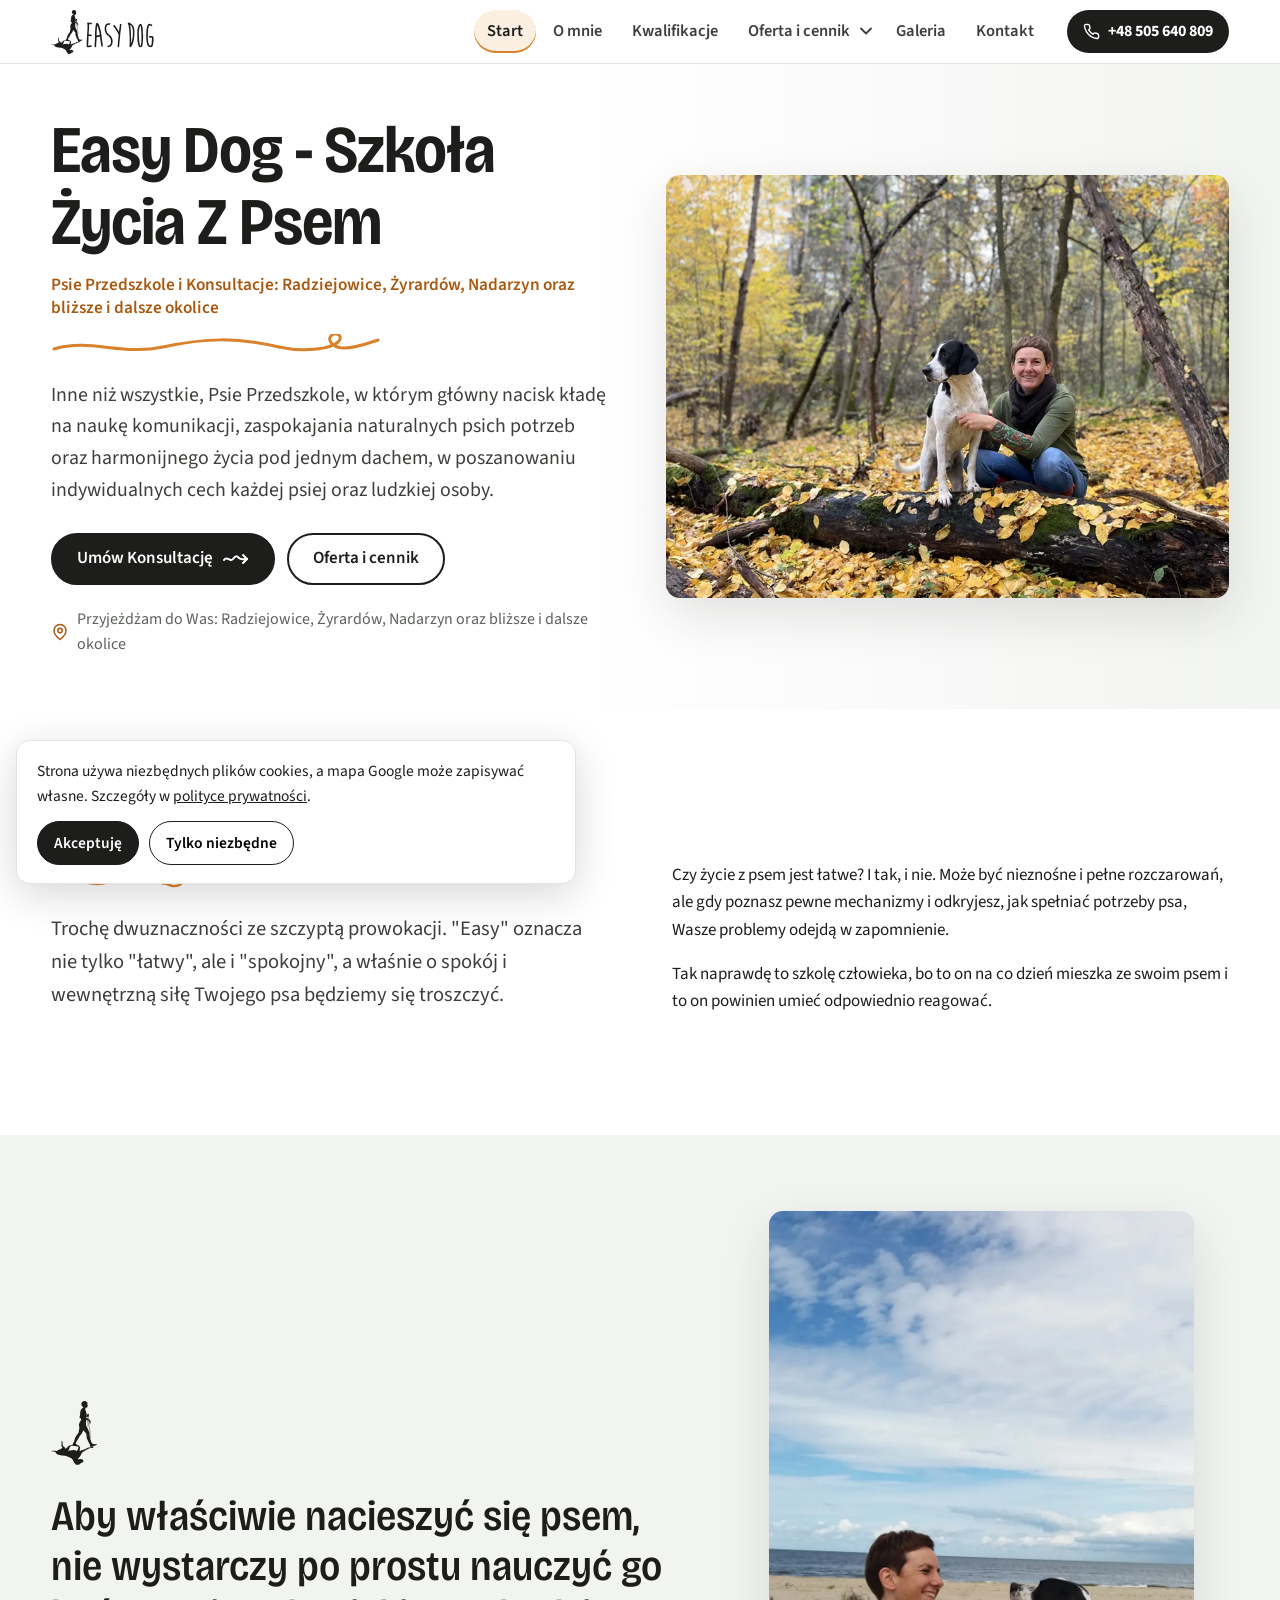
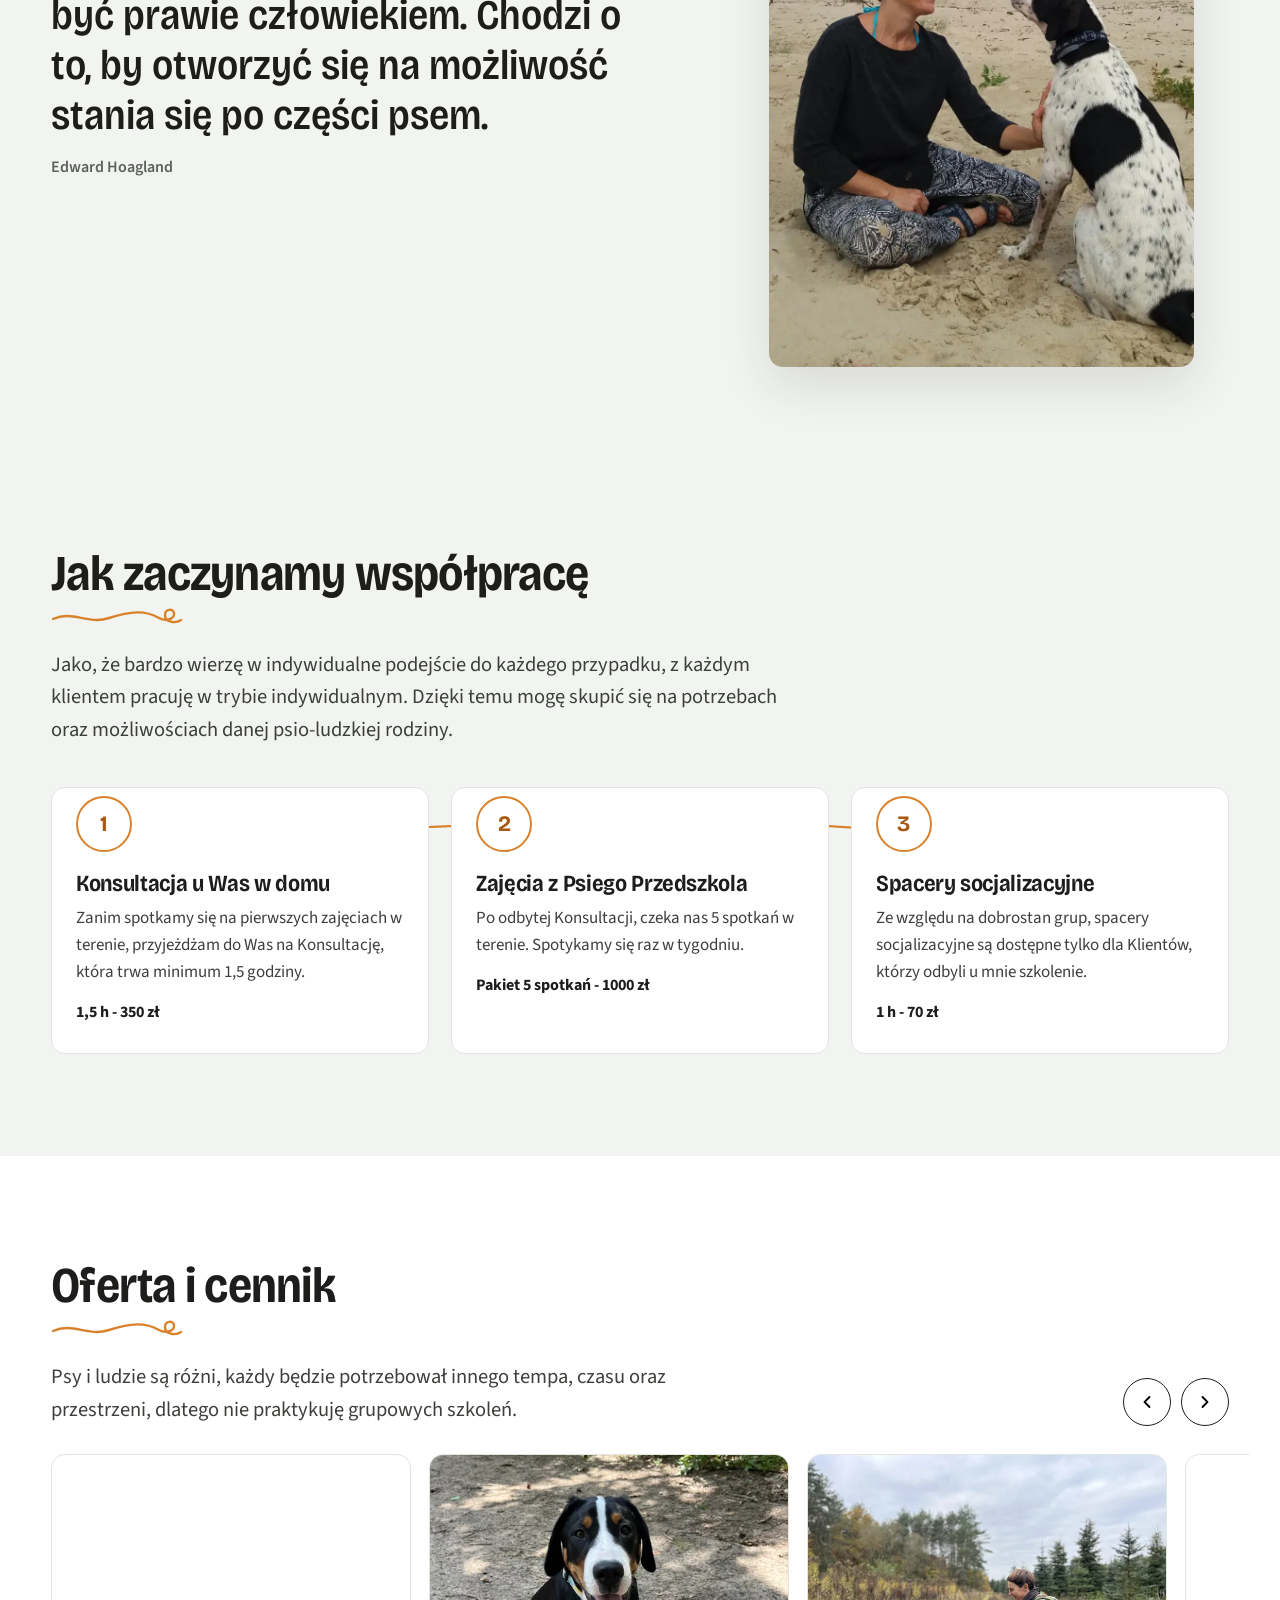
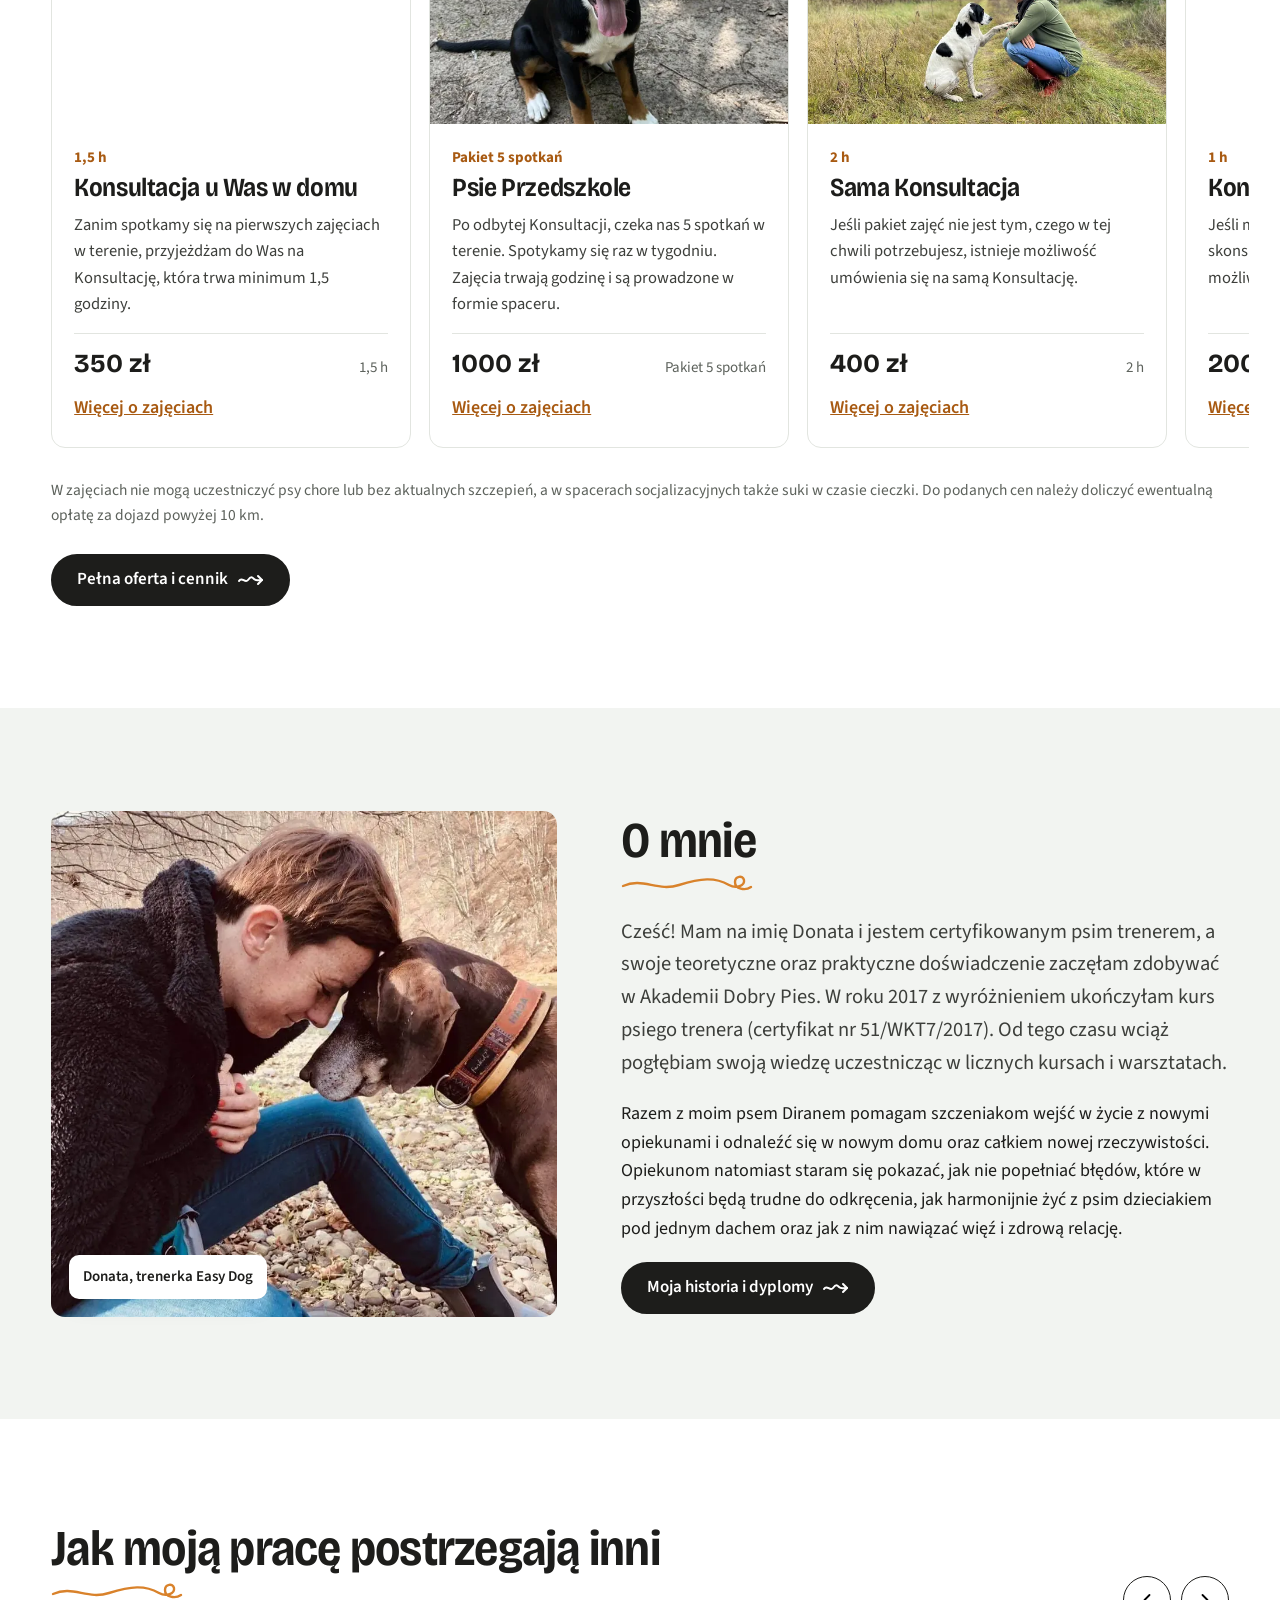
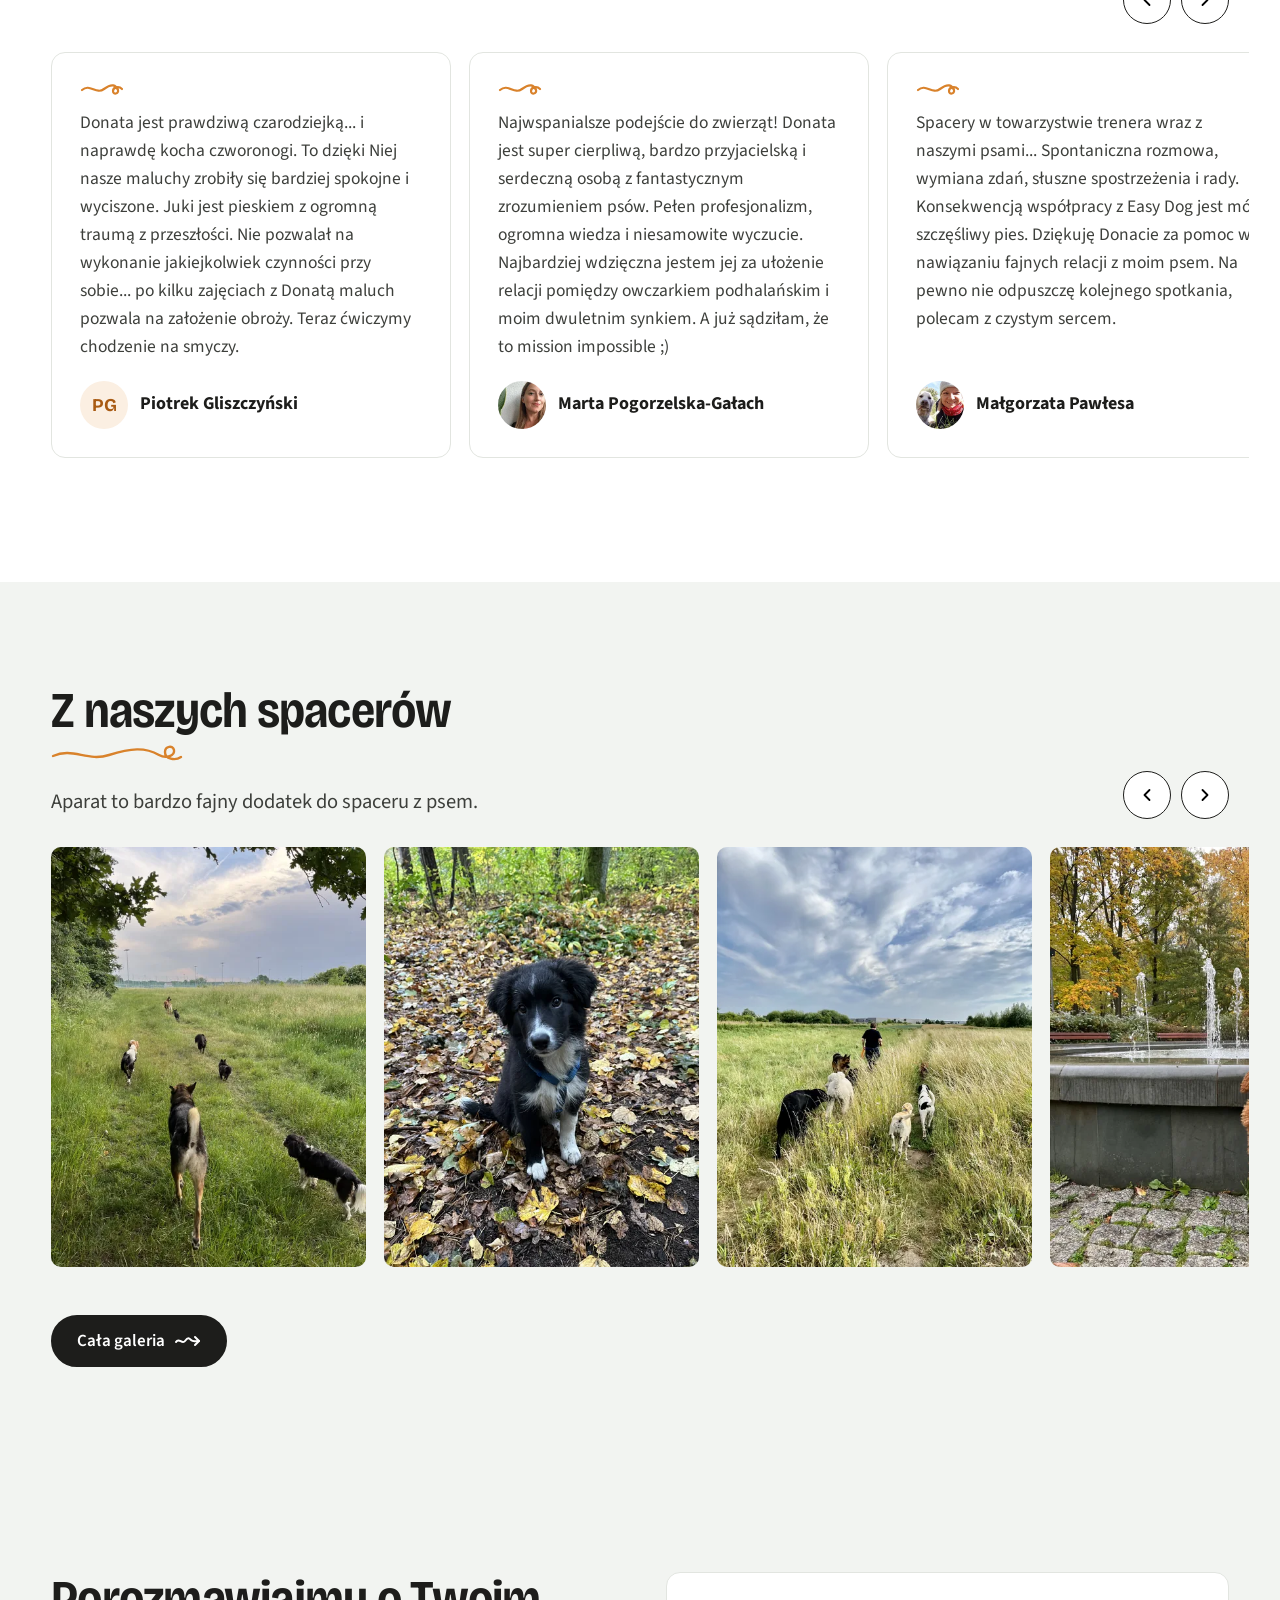
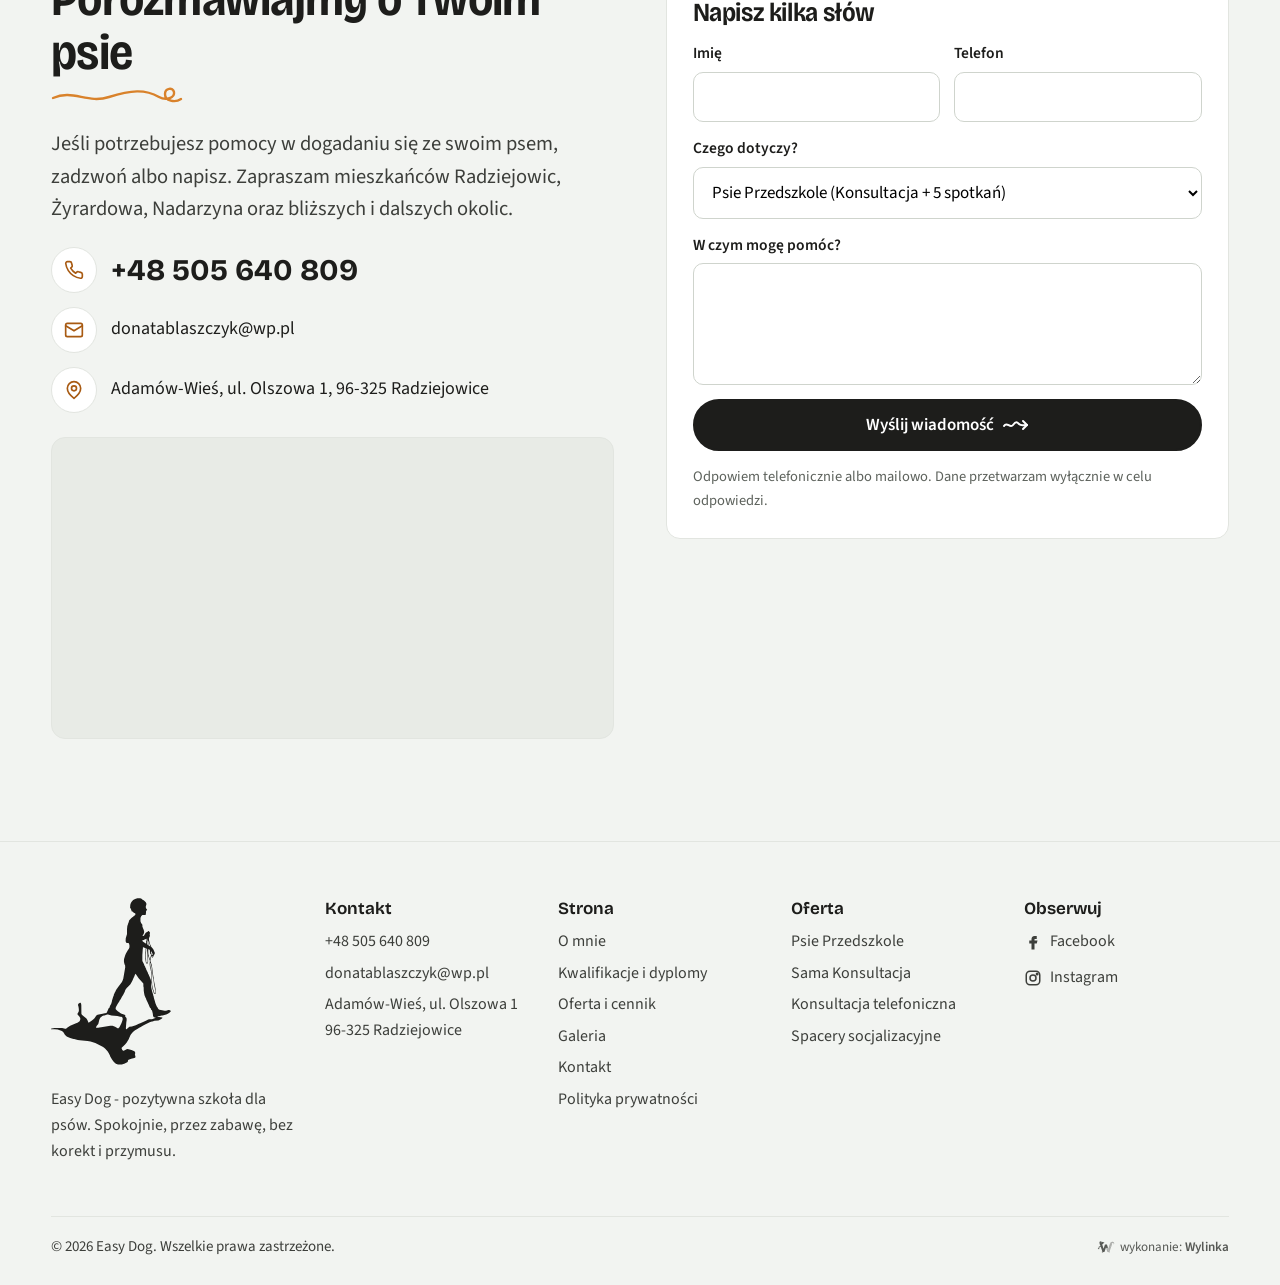
==== commit 7efcd50f: "Powiekszenie zdjec bez podpisu" ====
--- a/index.html
+++ b/index.html
@@ -10,7 +10,7 @@
 <link rel="preconnect" href="https://fonts.googleapis.com">
 <link rel="preconnect" href="https://fonts.gstatic.com" crossorigin>
 <link href="https://fonts.googleapis.com/css2?family=Bricolage+Grotesque:opsz,wdth,wght@12..96,75..100,400..700&family=Source+Sans+3:wght@400;600;700&display=swap" rel="stylesheet">
-<link rel="stylesheet" href="style.css?v=2011w">
+<link rel="stylesheet" href="style.css?v=2011x">
 <style>
 .wylinka-badge{display:inline-flex;align-items:center;gap:.4em;color:inherit;text-decoration:none;font-size:.875em;line-height:1;opacity:.85}
 .wylinka-badge:hover,.wylinka-badge:focus-visible{opacity:1}
@@ -164,6 +164,6 @@
  <p>Strona używa niezbędnych plików cookies, a mapa Google może zapisywać własne. Szczegóły w <a href="polityka-prywatnosci.html">polityce prywatności</a>.</p>
  <div class="b"><button class="a" data-v="all">Akceptuję</button><button data-v="min">Tylko niezbędne</button></div>
 </div>
-<script src="app.js?v=2011w" defer></script>
+<script src="app.js?v=2011x" defer></script>
 </body>
 </html>
--- a/style.css
+++ b/style.css
@@ -452,3 +452,6 @@
 .cytat.cy2 .cy-f img{position:static;inset:auto;width:auto;height:auto;max-width:100%;max-height:min(84vh,860px);object-fit:contain;border-radius:var(--r);margin:0 auto;box-shadow:0 18px 50px rgba(29,29,27,.12)}
 @media (max-width:860px){.cytat.cy2 .wrap{grid-template-columns:1fr}.cytat.cy2 .cy-f img{max-height:none}}
 .wroc{margin:clamp(28px,3vw,44px) 0 0}
+
+/* 20.11 19:50: bez podpisu w powiekszeniu */
+.lb .lbc{display:none}
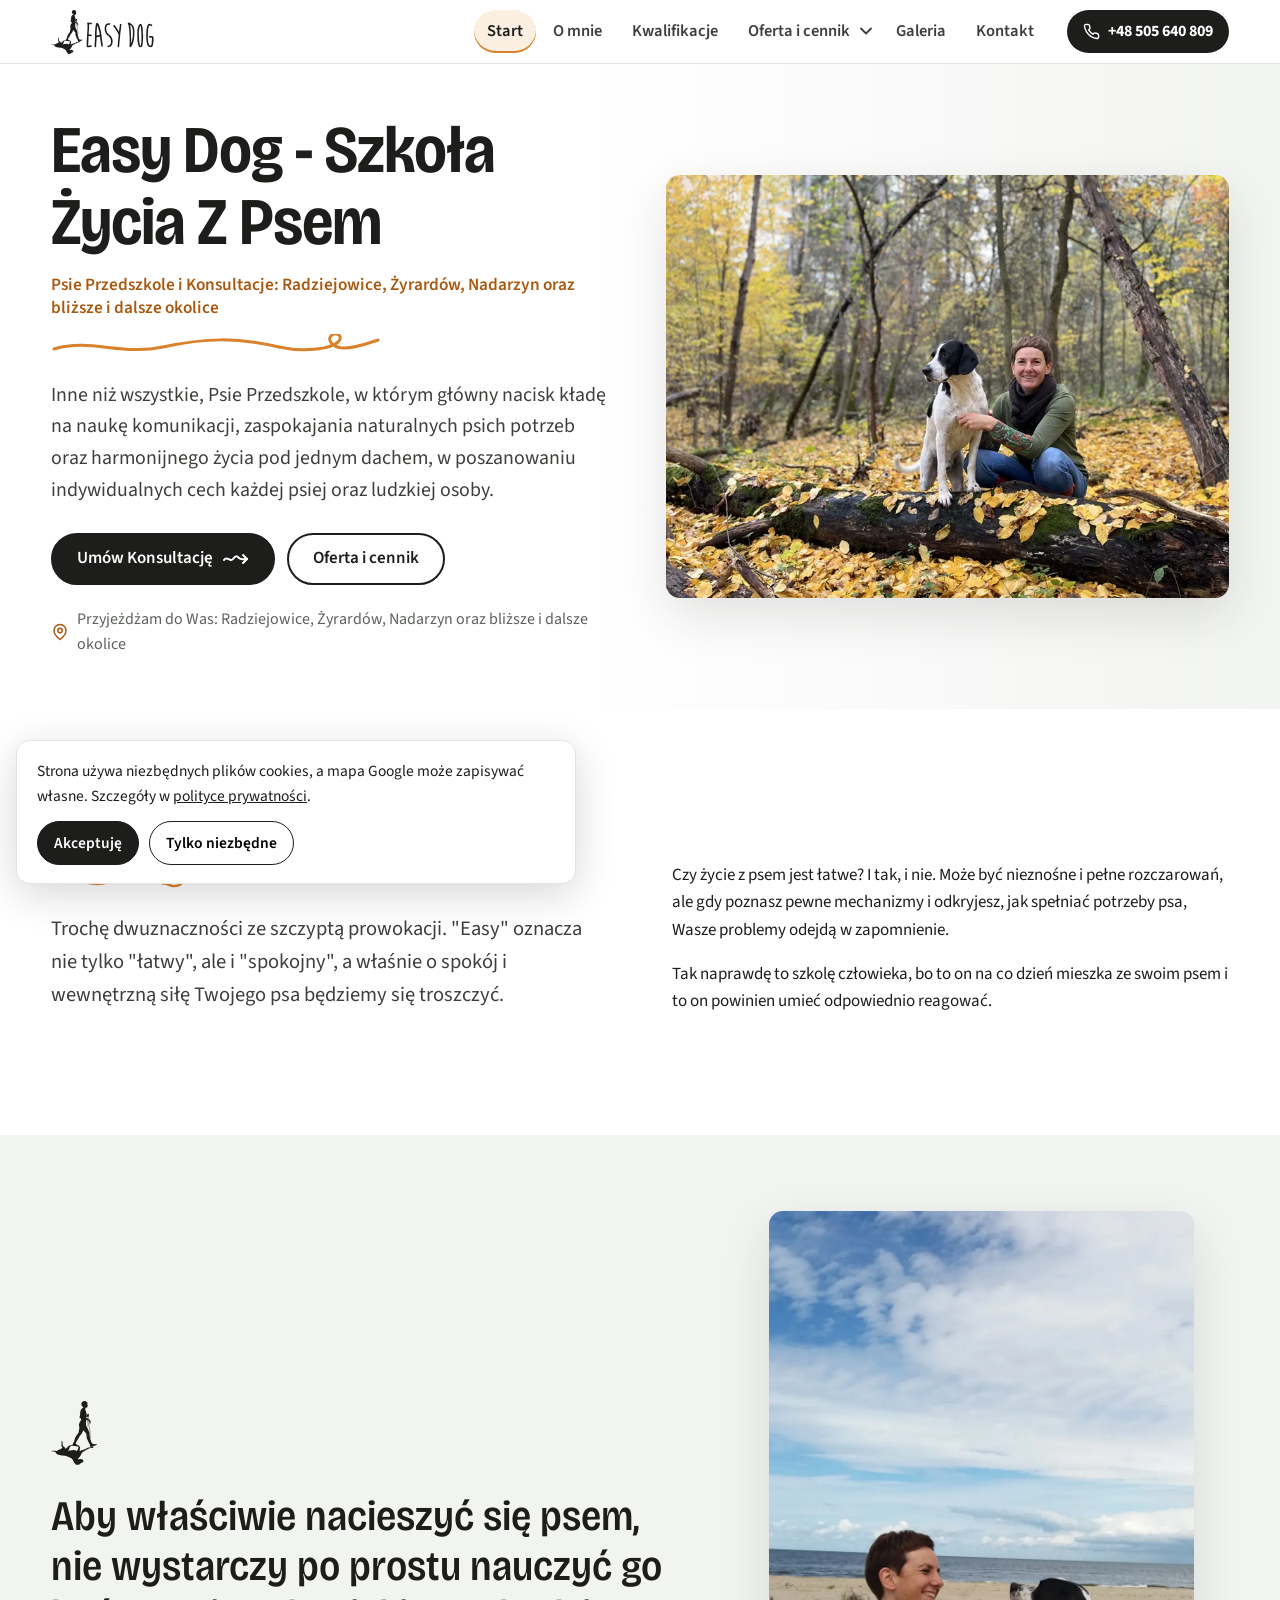
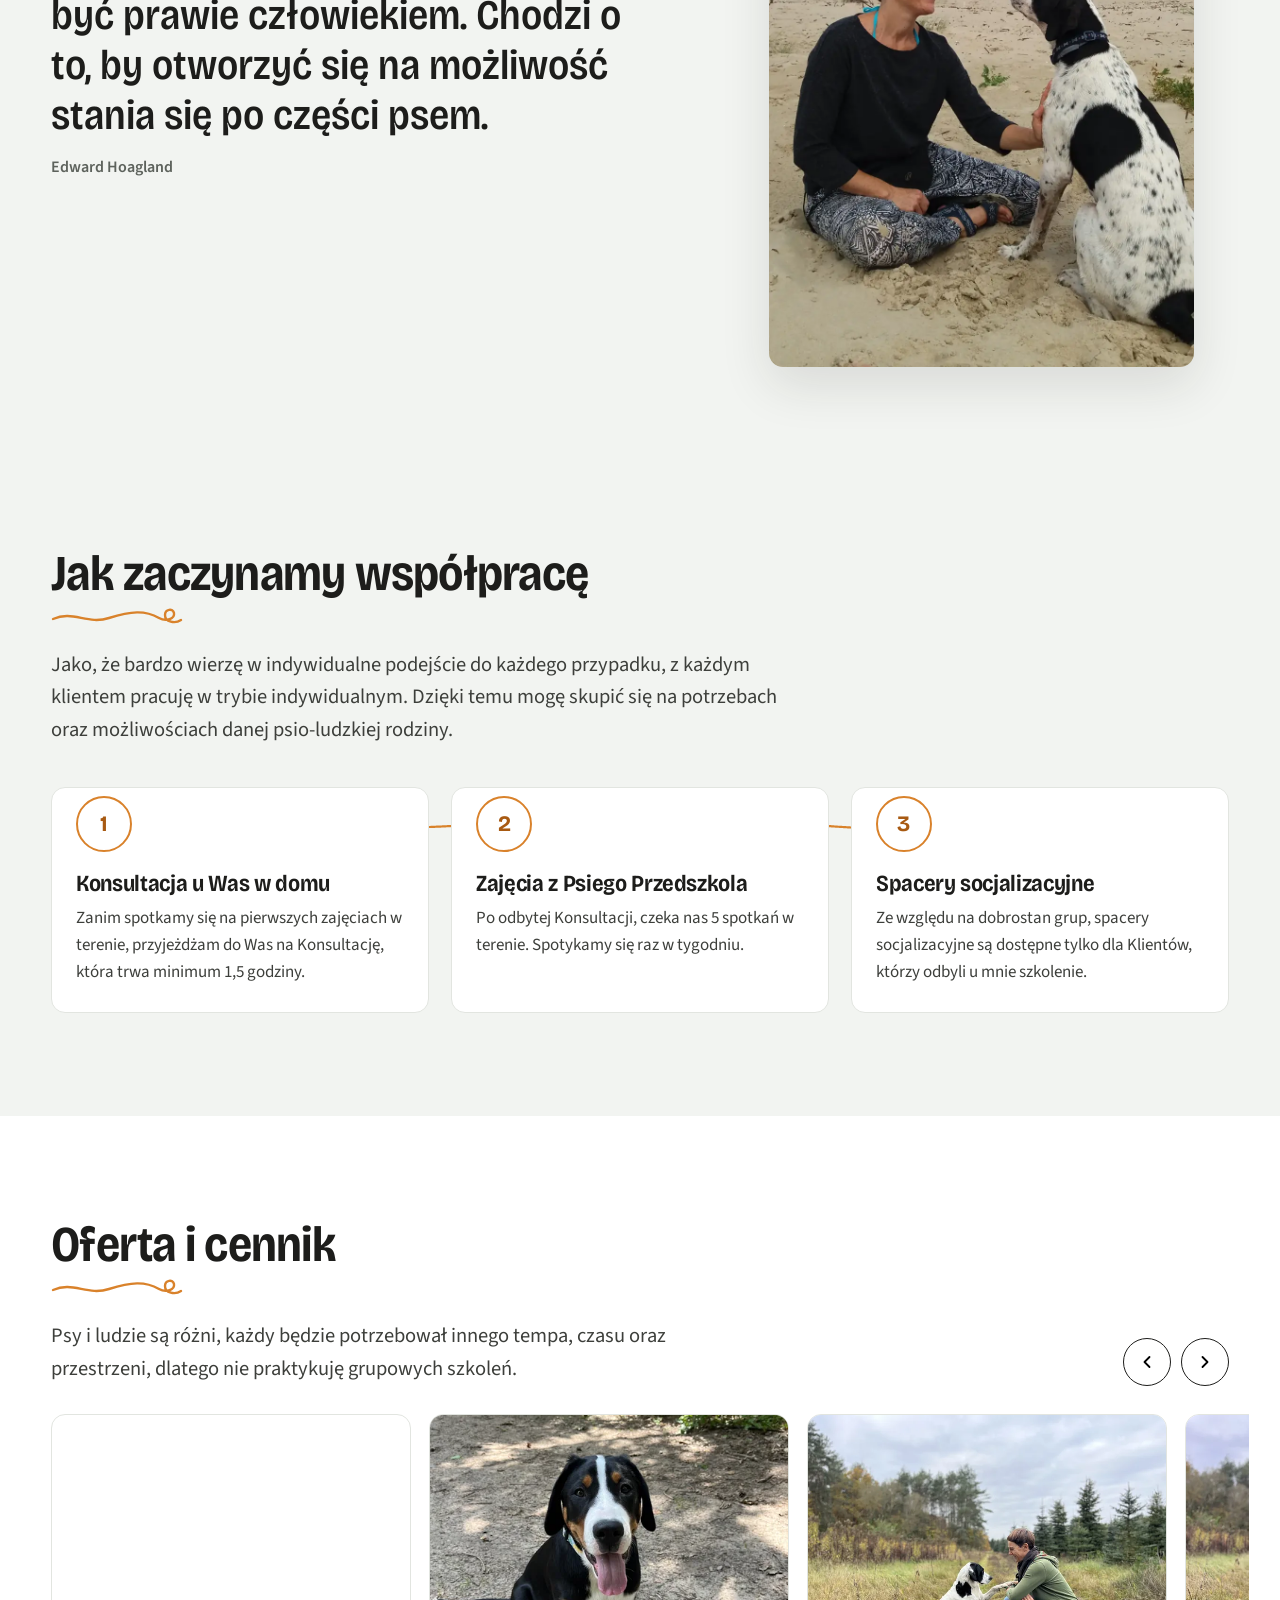
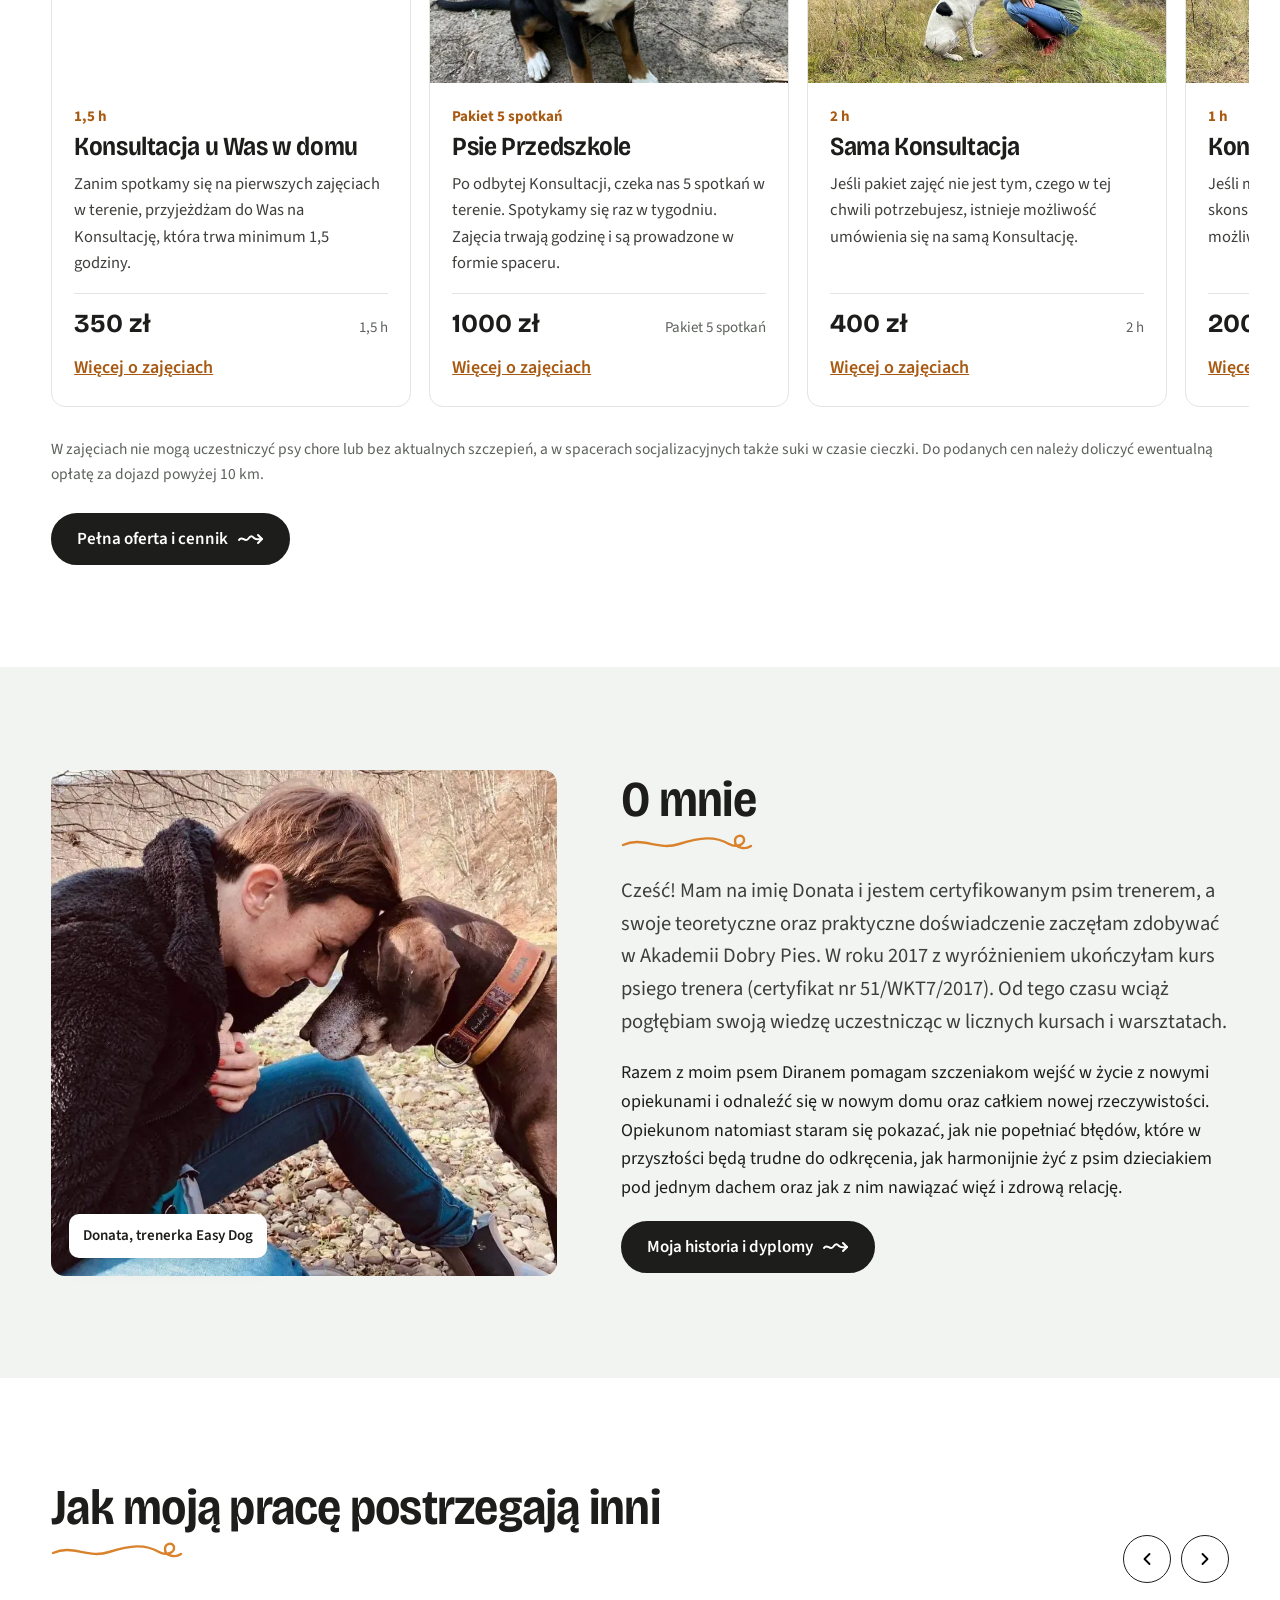
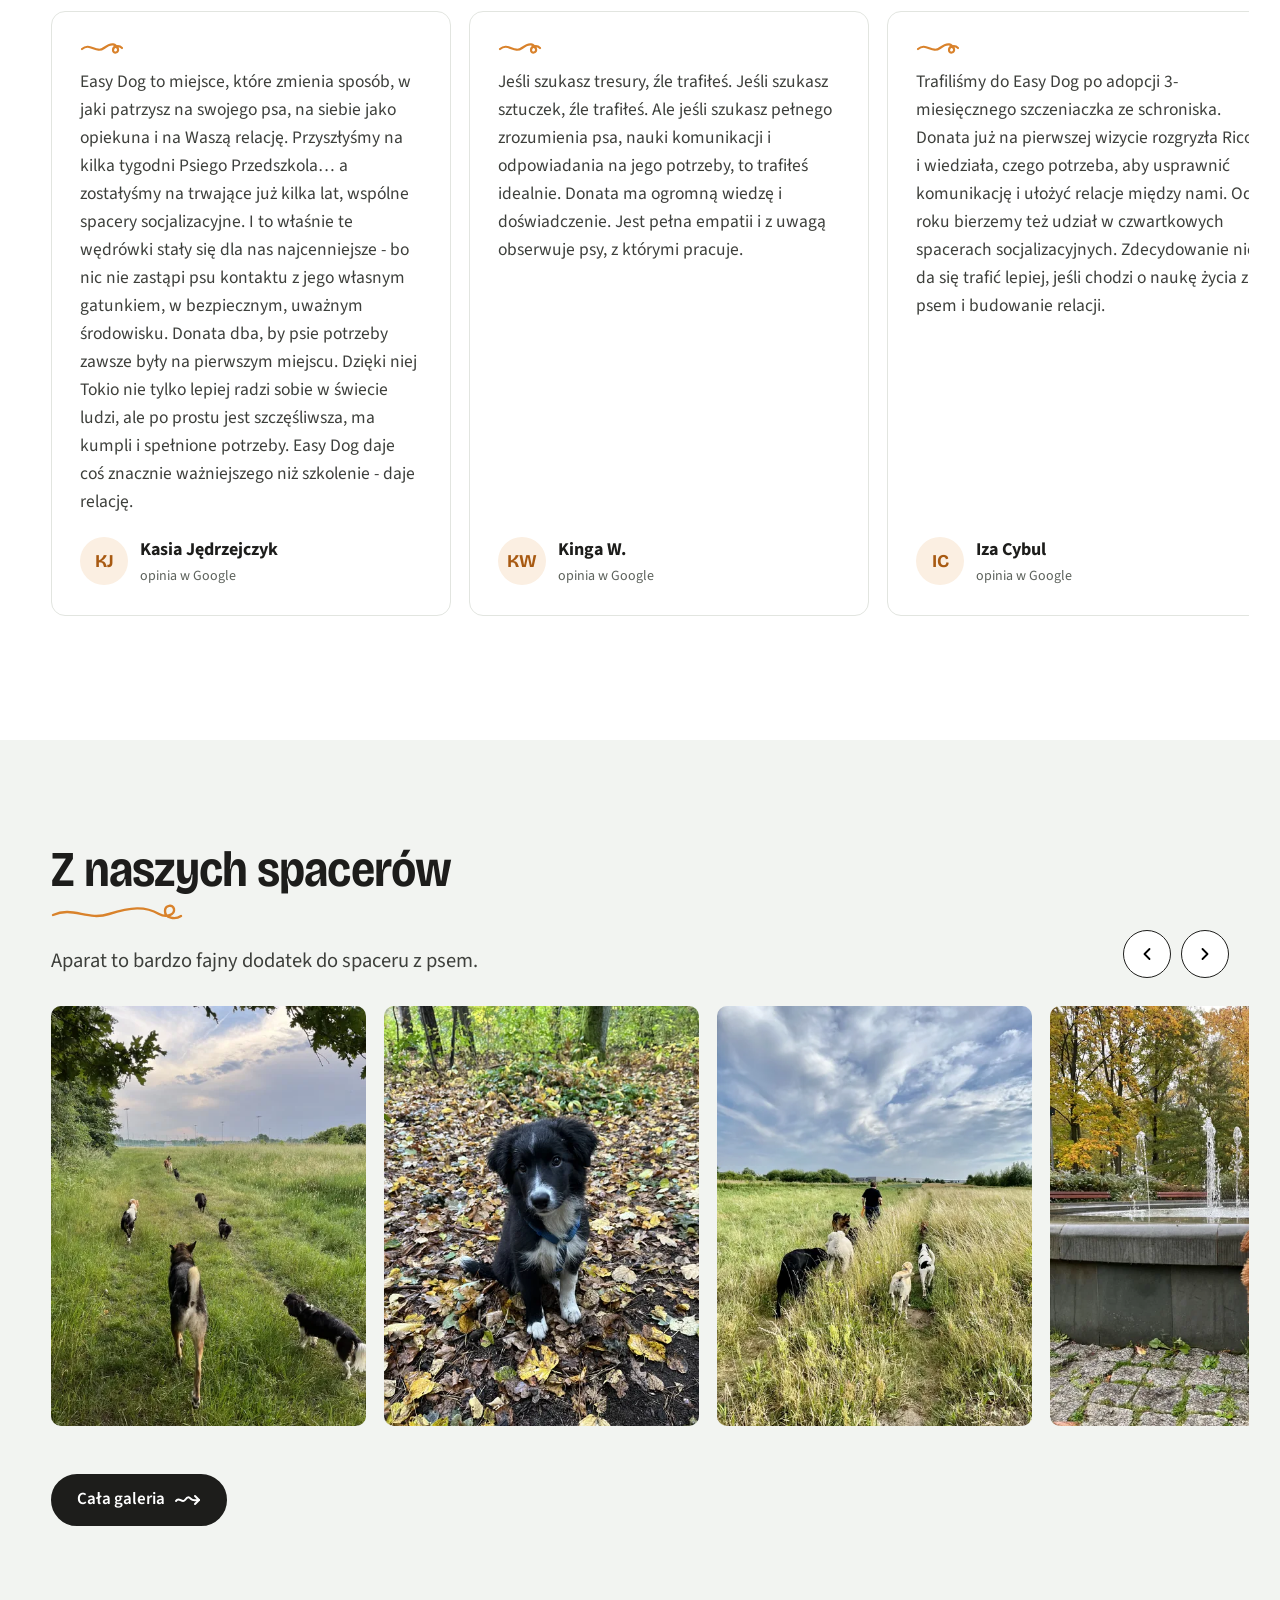
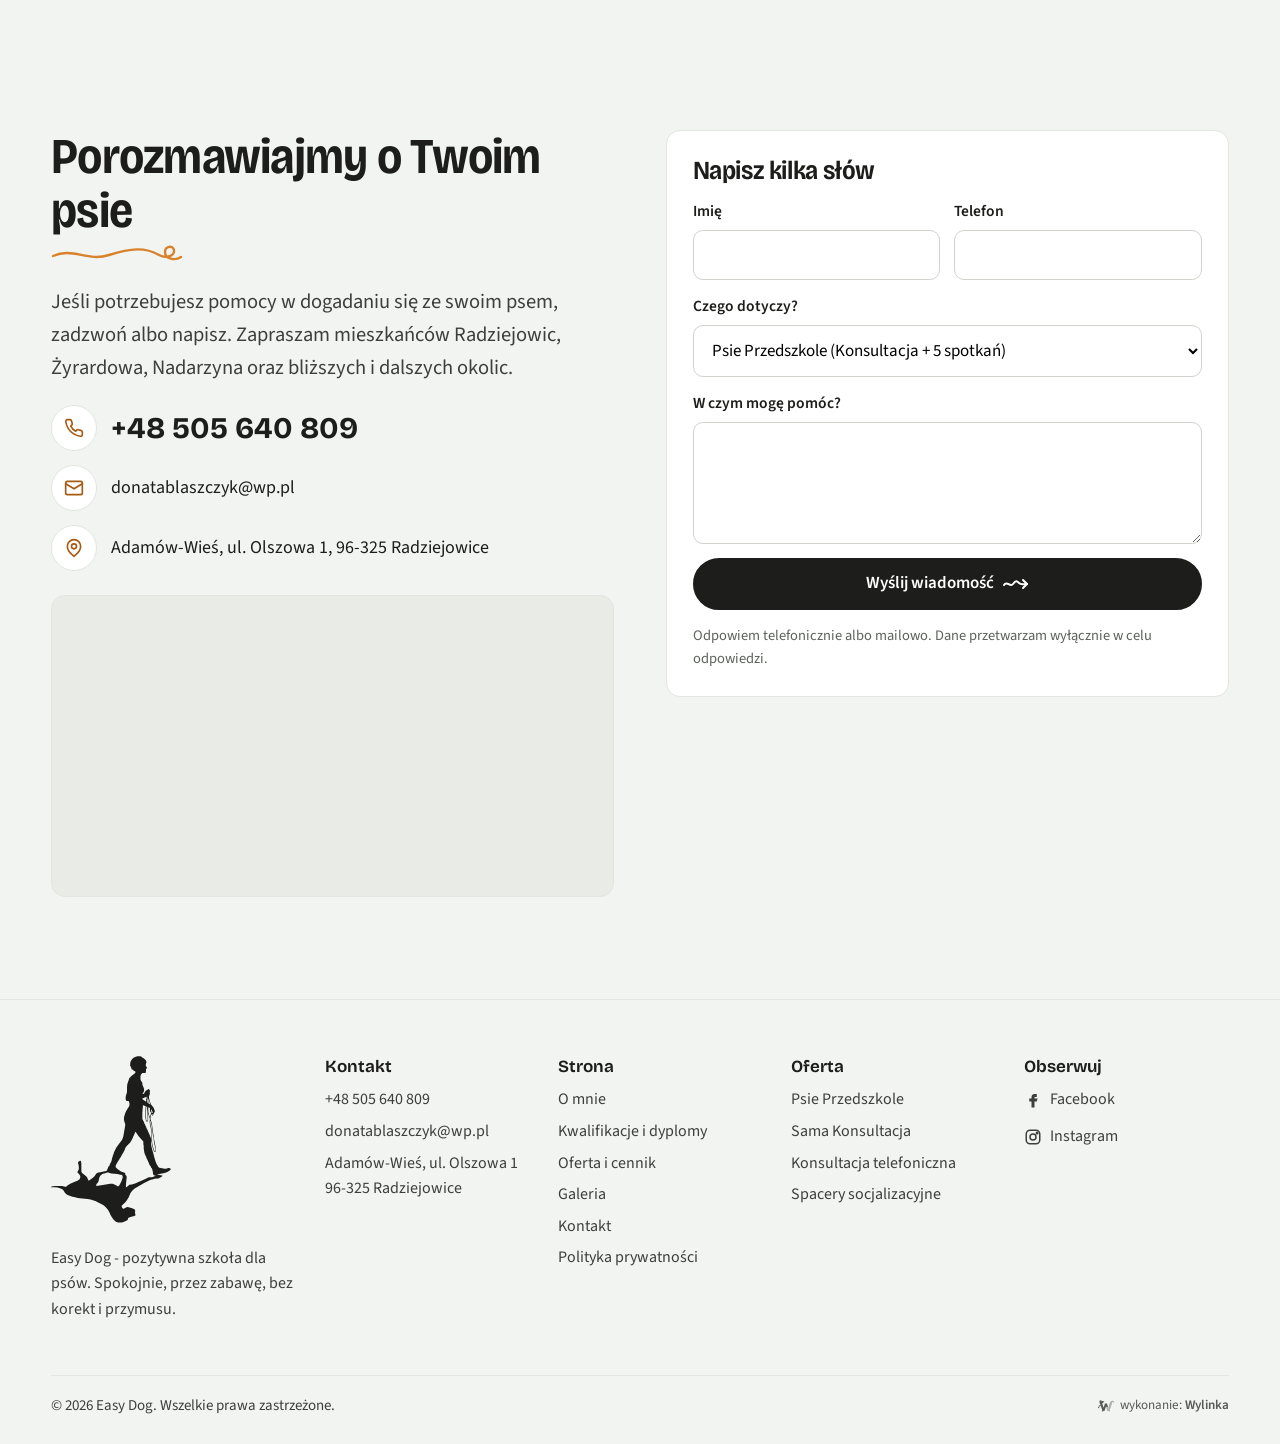
==== commit 74dafb36: "Uwagi 21.11: 32 nowe dyplomy w galerii wg lat, nowe zdjecie O mnie i spacerow, bez wpisu Tam dom, be" ====
--- a/index.html
+++ b/index.html
@@ -10,7 +10,7 @@
 <link rel="preconnect" href="https://fonts.googleapis.com">
 <link rel="preconnect" href="https://fonts.gstatic.com" crossorigin>
 <link href="https://fonts.googleapis.com/css2?family=Bricolage+Grotesque:opsz,wdth,wght@12..96,75..100,400..700&family=Source+Sans+3:wght@400;600;700&display=swap" rel="stylesheet">
-<link rel="stylesheet" href="style.css?v=2011x">
+<link rel="stylesheet" href="style.css?v=2111">
 <style>
 .wylinka-badge{display:inline-flex;align-items:center;gap:.4em;color:inherit;text-decoration:none;font-size:.875em;line-height:1;opacity:.85}
 .wylinka-badge:hover,.wylinka-badge:focus-visible{opacity:1}
@@ -72,9 +72,9 @@
  <div class="wrap">
   <div class="rv" style="max-width:760px"><h2 class="h2">Jak zaczynamy współpracę</h2><p class="lead">Jako, że bardzo wierzę w indywidualne podejście do każdego przypadku, z każdym klientem pracuję w trybie indywidualnym. Dzięki temu mogę skupić się na potrzebach oraz możliwościach danej psio-ludzkiej rodziny.</p></div>
   <div class="etapy rv">
-   <div class="etap"><span class="nr">1</span><h3>Konsultacja u Was w domu</h3><p>Zanim spotkamy się na pierwszych zajęciach w terenie, przyjeżdżam do Was na Konsultację, która trwa minimum 1,5 godziny.</p><span class="ile">1,5 h - 350 zł</span></div>
-   <div class="etap"><span class="nr">2</span><h3>Zajęcia z Psiego Przedszkola</h3><p>Po odbytej Konsultacji, czeka nas 5 spotkań w terenie. Spotykamy się raz w tygodniu.</p><span class="ile">Pakiet 5 spotkań - 1000 zł</span></div>
-   <div class="etap"><span class="nr">3</span><h3>Spacery socjalizacyjne</h3><p>Ze względu na dobrostan grup, spacery socjalizacyjne są dostępne tylko dla Klientów, którzy odbyli u mnie szkolenie.</p><span class="ile">1 h - 70 zł</span></div>
+   <div class="etap"><span class="nr">1</span><h3>Konsultacja u Was w domu</h3><p>Zanim spotkamy się na pierwszych zajęciach w terenie, przyjeżdżam do Was na Konsultację, która trwa minimum 1,5 godziny.</p></div>
+   <div class="etap"><span class="nr">2</span><h3>Zajęcia z Psiego Przedszkola</h3><p>Po odbytej Konsultacji, czeka nas 5 spotkań w terenie. Spotykamy się raz w tygodniu.</p></div>
+   <div class="etap"><span class="nr">3</span><h3>Spacery socjalizacyjne</h3><p>Ze względu na dobrostan grup, spacery socjalizacyjne są dostępne tylko dla Klientów, którzy odbyli u mnie szkolenie.</p></div>
   </div>
  </div>
 </section>
@@ -83,7 +83,7 @@
  <div class="wrap">
   <div data-track>
  <div class="row-h"><div><h2 class="h2">Oferta i cennik</h2><p class="lead" style="margin:0;max-width:640px">Psy i ludzie są różni, każdy będzie potrzebował innego tempa, czasu oraz przestrzeni, dlatego nie praktykuję grupowych szkoleń.</p></div><div class="strz"><button data-dir="-1" aria-label="Poprzednie"><svg viewBox="0 0 24 24" fill="none" stroke="currentColor" stroke-width="2.2" stroke-linecap="round" stroke-linejoin="round" aria-hidden="true"><path d="m15 18-6-6 6-6"/></svg></button><button data-dir="1" aria-label="Następne"><svg viewBox="0 0 24 24" fill="none" stroke="currentColor" stroke-width="2.2" stroke-linecap="round" stroke-linejoin="round" aria-hidden="true"><path d="m9 18 6-6-6-6"/></svg></button></div></div>
- <div class="track " tabindex="0" aria-label="Oferta i cennik"><article class="of"><img src="img/n/ed-cz1_01-1000.webp" srcset="img/n/ed-cz1_01-640.webp 640w, img/n/ed-cz1_01-1000.webp 1000w" sizes="(max-width: 440px) 82vw, 360px" data-full="img/n/ed-cz1_01-1600.webp" alt="Donata kuca na łące z biało-czarnym psem" width="1000" height="562" loading="lazy" decoding="async"><div class="in"><span class="wiek">1,5 h</span><h3>Konsultacja u Was w domu</h3><p class="ofz">Zanim spotkamy się na pierwszych zajęciach w terenie, przyjeżdżam do Was na Konsultację, która trwa minimum 1,5 godziny.</p><div class="cena"><b>350 zł</b><span>1,5 h</span></div><a href="psie-przedszkole.html#konsultacja-w-domu" style="margin-top:14px;font-weight:600;color:var(--amber-d)">Więcej o zajęciach</a></div></article><article class="of"><img src="img/n/ed-cz3_02-1000.webp" srcset="img/n/ed-cz3_02-640.webp 640w, img/n/ed-cz3_02-1000.webp 1000w" sizes="(max-width: 440px) 82vw, 360px" data-full="img/n/ed-cz3_02-1600.webp" alt="Szczeniak berneńczyka na leśnej drodze" width="750" height="1000" loading="lazy" decoding="async"><div class="in"><span class="wiek">Pakiet 5 spotkań</span><h3>Psie Przedszkole</h3><p class="ofz">Po odbytej Konsultacji, czeka nas 5 spotkań w terenie. Spotykamy się raz w tygodniu. Zajęcia trwają godzinę i są prowadzone w formie spaceru.</p><div class="cena"><b>1000 zł</b><span>Pakiet 5 spotkań</span></div><a href="psie-przedszkole.html" style="margin-top:14px;font-weight:600;color:var(--amber-d)">Więcej o zajęciach</a></div></article><article class="of"><img src="img/n/ed-cz1_02-1000.webp" srcset="img/n/ed-cz1_02-640.webp 640w, img/n/ed-cz1_02-1000.webp 1000w" sizes="(max-width: 440px) 82vw, 360px" data-full="img/n/ed-cz1_02-1600.webp" alt="Donata przybija łapę z biało-czarnym psem na polnej drodze" width="1000" height="750" loading="lazy" decoding="async"><div class="in"><span class="wiek">2 h</span><h3>Sama Konsultacja</h3><p class="ofz">Jeśli pakiet zajęć nie jest tym, czego w tej chwili potrzebujesz, istnieje możliwość umówienia się na samą Konsultację.</p><div class="cena"><b>400 zł</b><span>2 h</span></div><a href="konsultacja.html" style="margin-top:14px;font-weight:600;color:var(--amber-d)">Więcej o zajęciach</a></div></article><article class="of"><img src="img/n/ed-cz1_05-1000.webp" srcset="img/n/ed-cz1_05-640.webp 640w, img/n/ed-cz1_05-1000.webp 1000w" sizes="(max-width: 440px) 82vw, 360px" data-full="img/n/ed-cz1_05-1600.webp" alt="Donata z biało-czarnym psem przy polnej drodze" width="1000" height="750" loading="lazy" decoding="async"><div class="in"><span class="wiek">1 h</span><h3>Konsultacja telefoniczna</h3><p class="ofz">Jeśli mamy do siebie zbyt daleko, a chcesz się skonsultować konkretnie ze mną, istnieje możliwość wsparcia na odległość.</p><div class="cena"><b>200 zł</b><span>1 h</span></div><a href="konsultacja-telefoniczna.html" style="margin-top:14px;font-weight:600;color:var(--amber-d)">Więcej o zajęciach</a></div></article><article class="of"><img src="img/n/ed-cz4_04-1000.webp" srcset="img/n/ed-cz4_04-640.webp 640w, img/n/ed-cz4_04-1000.webp 1000w" sizes="(max-width: 440px) 82vw, 360px" data-full="img/n/ed-cz4_04-1600.webp" alt="Pięć psów odpoczywa na łące" width="1000" height="750" loading="lazy" decoding="async"><div class="in"><span class="wiek">1 h</span><h3>Spacery socjalizacyjne</h3><p class="ofz">Ze względu na dobrostan grup, spacery socjalizacyjne są dostępne tylko dla Klientów, którzy odbyli u mnie szkolenie.</p><div class="cena"><b>70 zł</b><span>1 h</span></div><a href="spacery-socjalizacyjne.html" style="margin-top:14px;font-weight:600;color:var(--amber-d)">Więcej o zajęciach</a></div></article></div>
+ <div class="track " tabindex="0" aria-label="Oferta i cennik"><article class="of"><img src="img/n/ed-cz1_01-1000.webp" srcset="img/n/ed-cz1_01-640.webp 640w, img/n/ed-cz1_01-1000.webp 1000w" sizes="(max-width: 440px) 82vw, 360px" data-full="img/n/ed-cz1_01-1600.webp" alt="Donata kuca na łące z biało-czarnym psem" width="1000" height="562" loading="lazy" decoding="async"><div class="in"><span class="wiek">1,5 h</span><h3>Konsultacja u Was w domu</h3><p class="ofz">Zanim spotkamy się na pierwszych zajęciach w terenie, przyjeżdżam do Was na Konsultację, która trwa minimum 1,5 godziny.</p><div class="cena"><b>350 zł</b><span>1,5 h</span></div><a href="psie-przedszkole.html#konsultacja-w-domu" style="margin-top:14px;font-weight:600;color:var(--amber-d)">Więcej o zajęciach</a></div></article><article class="of"><img src="img/n/ed-cz3_02-1000.webp" srcset="img/n/ed-cz3_02-640.webp 640w, img/n/ed-cz3_02-1000.webp 1000w" sizes="(max-width: 440px) 82vw, 360px" data-full="img/n/ed-cz3_02-1600.webp" alt="Szczeniak berneńczyka na leśnej drodze" width="750" height="1000" loading="lazy" decoding="async"><div class="in"><span class="wiek">Pakiet 5 spotkań</span><h3>Psie Przedszkole</h3><p class="ofz">Po odbytej Konsultacji, czeka nas 5 spotkań w terenie. Spotykamy się raz w tygodniu. Zajęcia trwają godzinę i są prowadzone w formie spaceru.</p><div class="cena"><b>1000 zł</b><span>Pakiet 5 spotkań</span></div><a href="psie-przedszkole.html" style="margin-top:14px;font-weight:600;color:var(--amber-d)">Więcej o zajęciach</a></div></article><article class="of"><img src="img/n/ed-cz1_02-1000.webp" srcset="img/n/ed-cz1_02-640.webp 640w, img/n/ed-cz1_02-1000.webp 1000w" sizes="(max-width: 440px) 82vw, 360px" data-full="img/n/ed-cz1_02-1600.webp" alt="Donata przybija łapę z biało-czarnym psem na polnej drodze" width="1000" height="750" loading="lazy" decoding="async"><div class="in"><span class="wiek">2 h</span><h3>Sama Konsultacja</h3><p class="ofz">Jeśli pakiet zajęć nie jest tym, czego w tej chwili potrzebujesz, istnieje możliwość umówienia się na samą Konsultację.</p><div class="cena"><b>400 zł</b><span>2 h</span></div><a href="konsultacja.html" style="margin-top:14px;font-weight:600;color:var(--amber-d)">Więcej o zajęciach</a></div></article><article class="of"><img src="img/n/ed-cz1_05-1000.webp" srcset="img/n/ed-cz1_05-640.webp 640w, img/n/ed-cz1_05-1000.webp 1000w" sizes="(max-width: 440px) 82vw, 360px" data-full="img/n/ed-cz1_05-1600.webp" alt="Donata z biało-czarnym psem przy polnej drodze" width="1000" height="750" loading="lazy" decoding="async"><div class="in"><span class="wiek">1 h</span><h3>Konsultacja telefoniczna</h3><p class="ofz">Jeśli mamy do siebie zbyt daleko, a chcesz się skonsultować konkretnie ze mną, istnieje możliwość wsparcia na odległość.</p><div class="cena"><b>200 zł</b><span>1 h</span></div><a href="konsultacja-telefoniczna.html" style="margin-top:14px;font-weight:600;color:var(--amber-d)">Więcej o zajęciach</a></div></article><article class="of"><img src="img/n/ed-cz6_spacerk-1000.webp" srcset="img/n/ed-cz6_spacerk-640.webp 640w, img/n/ed-cz6_spacerk-1000.webp 1000w" sizes="(max-width: 440px) 82vw, 360px" data-full="img/n/ed-cz6_spacer-1600.webp" alt="Spacer socjalizacyjny: grupa z psami na łące pod lasem" width="1000" height="750" loading="lazy" decoding="async"><div class="in"><span class="wiek">1 h</span><h3>Spacery socjalizacyjne</h3><p class="ofz">Ze względu na dobrostan grup, spacery socjalizacyjne są dostępne tylko dla Klientów, którzy odbyli u mnie szkolenie.</p><div class="cena"><b>70 zł</b><span>1 h</span></div><a href="spacery-socjalizacyjne.html" style="margin-top:14px;font-weight:600;color:var(--amber-d)">Więcej o zajęciach</a></div></article></div>
 </div>
   <p class="uwaga">W zajęciach nie mogą uczestniczyć psy chore lub bez aktualnych szczepień, a w spacerach socjalizacyjnych także suki w czasie cieczki. Do podanych cen należy doliczyć ewentualną opłatę za dojazd powyżej 10 km.</p>
   <p class="of-wiecej"><a class="btn btn-p" href="oferta.html">Pełna oferta i cennik <svg viewBox="0 0 26 12" fill="none" stroke="currentColor" stroke-width="2" stroke-linecap="round" stroke-linejoin="round" aria-hidden="true"><path d="M1 7c3-5 6 3 9-1s4-3 6-1 3 1 8 1"/><path d="m20 2 4 4-4 4"/></svg></a></p>
@@ -107,7 +107,7 @@
  <div class="wrap">
   <div data-track>
  <div class="row-h"><h2 class="h2">Jak moją pracę postrzegają inni</h2><div class="strz"><button data-dir="-1" aria-label="Poprzednie"><svg viewBox="0 0 24 24" fill="none" stroke="currentColor" stroke-width="2.2" stroke-linecap="round" stroke-linejoin="round" aria-hidden="true"><path d="m15 18-6-6 6-6"/></svg></button><button data-dir="1" aria-label="Następne"><svg viewBox="0 0 24 24" fill="none" stroke="currentColor" stroke-width="2.2" stroke-linecap="round" stroke-linejoin="round" aria-hidden="true"><path d="m9 18 6-6-6-6"/></svg></button></div></div>
- <div class="track " tabindex="0" aria-label="Opinie klientów"><figure class="op" style="margin:0"><span class="zn"></span><q>Donata jest prawdziwą czarodziejką... i naprawdę kocha czworonogi. To dzięki Niej nasze maluchy zrobiły się bardziej spokojne i wyciszone. Juki jest pieskiem z ogromną traumą z przeszłości. Nie pozwalał na wykonanie jakiejkolwiek czynności przy sobie... po kilku zajęciach z Donatą maluch pozwala na założenie obroży. Teraz ćwiczymy chodzenie na smyczy.</q><figcaption class="kto"><span class="ini" aria-hidden="true">PG</span><span>Piotrek Gliszczyński</span></figcaption></figure><figure class="op" style="margin:0"><span class="zn"></span><q>Najwspanialsze podejście do zwierząt! Donata jest super cierpliwą, bardzo przyjacielską i serdeczną osobą z fantastycznym zrozumieniem psów. Pełen profesjonalizm, ogromna wiedza i niesamowite wyczucie. Najbardziej wdzięczna jestem jej za ułożenie relacji pomiędzy owczarkiem podhalańskim i moim dwuletnim synkiem. A już sądziłam, że to mission impossible ;)</q><figcaption class="kto"><img src="img/op-marta-pogorzelska-galach.webp" alt="Marta Pogorzelska-Gałach" width="150" height="150" loading="lazy" decoding="async"><span>Marta Pogorzelska-Gałach</span></figcaption></figure><figure class="op" style="margin:0"><span class="zn"></span><q>Spacery w towarzystwie trenera wraz z naszymi psami... Spontaniczna rozmowa, wymiana zdań, słuszne spostrzeżenia i rady. Konsekwencją współpracy z Easy Dog jest mój szczęśliwy pies. Dziękuję Donacie za pomoc w nawiązaniu fajnych relacji z moim psem. Na pewno nie odpuszczę kolejnego spotkania, polecam z czystym sercem.</q><figcaption class="kto"><img src="img/op-malgorzata-pawlesa.webp" alt="Małgorzata Pawłesa" width="150" height="150" loading="lazy" decoding="async"><span>Małgorzata Pawłesa</span></figcaption></figure><figure class="op" style="margin:0"><span class="zn"></span><q>Donata jest pasjonatką, osobą z charyzmą i ogromną wiedzą na temat psów. Potrafi łączyć miłość do zwierząt z racjonalnym podejściem do ich wychowania. Nauczy Was, jak sprawić, żeby wspólne życie było przyjemne i dla ludzi, i dla psów.</q><figcaption class="kto"><img src="img/op-weronika-kaczanowska.webp" alt="Weronika Kaczanowska" width="150" height="150" loading="lazy" decoding="async"><span>Weronika Kaczanowska</span></figcaption></figure><figure class="op" style="margin:0"><span class="zn"></span><q>Donata potrafi pomóc nawet przez telefon ;) I to w przypadku tak trudnej relacji, jak jamnik - szczur!</q><figcaption class="kto"><img src="img/op-malgo-suwalska.webp" alt="Małgorzata Suwalska" width="150" height="150" loading="lazy" decoding="async"><span>Małgorzata Suwalska</span></figcaption></figure><figure class="op" style="margin:0"><span class="zn"></span><q>Cierpliwość, wiedza, poczucie bezpieczeństwa to jest to, co daje Donata i pieskom, i ich opiekunom. Polecam bardzo, zwłaszcza widząc zmiany u Wilsona. Dziękujemy i do zobaczenia na zajęciach.</q><figcaption class="kto"><img src="img/op-dominika-kowalik-gesicka.webp" alt="Dominika Kowalik Gęsicka" width="150" height="150" loading="lazy" decoding="async"><span>Dominika Kowalik Gęsicka</span></figcaption></figure></div>
+ <div class="track " tabindex="0" aria-label="Opinie klientów"><figure class="op" style="margin:0"><span class="zn"></span><q>Easy Dog to miejsce, które zmienia sposób, w jaki patrzysz na swojego psa, na siebie jako opiekuna i na Waszą relację. Przyszłyśmy na kilka tygodni Psiego Przedszkola… a zostałyśmy na trwające już kilka lat, wspólne spacery socjalizacyjne. I to właśnie te wędrówki stały się dla nas najcenniejsze - bo nic nie zastąpi psu kontaktu z jego własnym gatunkiem, w bezpiecznym, uważnym środowisku. Donata dba, by psie potrzeby zawsze były na pierwszym miejscu. Dzięki niej Tokio nie tylko lepiej radzi sobie w świecie ludzi, ale po prostu jest szczęśliwsza, ma kumpli i spełnione potrzeby. Easy Dog daje coś znacznie ważniejszego niż szkolenie - daje relację.</q><figcaption class="kto"><span class="ini" aria-hidden="true">KJ</span><span>Kasia Jędrzejczyk<small class="zg">opinia w Google</small></span></figcaption></figure><figure class="op" style="margin:0"><span class="zn"></span><q>Jeśli szukasz tresury, źle trafiłeś. Jeśli szukasz sztuczek, źle trafiłeś. Ale jeśli szukasz pełnego zrozumienia psa, nauki komunikacji i odpowiadania na jego potrzeby, to trafiłeś idealnie. Donata ma ogromną wiedzę i doświadczenie. Jest pełna empatii i z uwagą obserwuje psy, z którymi pracuje.</q><figcaption class="kto"><span class="ini" aria-hidden="true">KW</span><span>Kinga W.<small class="zg">opinia w Google</small></span></figcaption></figure><figure class="op" style="margin:0"><span class="zn"></span><q>Trafiliśmy do Easy Dog po adopcji 3-miesięcznego szczeniaczka ze schroniska. Donata już na pierwszej wizycie rozgryzła Rico i wiedziała, czego potrzeba, aby usprawnić komunikację i ułożyć relacje między nami. Od roku bierzemy też udział w czwartkowych spacerach socjalizacyjnych. Zdecydowanie nie da się trafić lepiej, jeśli chodzi o naukę życia z psem i budowanie relacji.</q><figcaption class="kto"><span class="ini" aria-hidden="true">IC</span><span>Iza Cybul<small class="zg">opinia w Google</small></span></figcaption></figure><figure class="op" style="margin:0"><span class="zn"></span><q>Współpracuję z Donatą już parę ładnych lat, tak naprawdę od szczenięcych lat mojego owczarka. Dzięki niej zrozumieliśmy, co do przekazania ma nasz pies, jak mamy odczytywać jego mowę ciała i jak możemy każdego dnia dbać o nasze wspólne dobre samopoczucie. Polecam współpracę z Easy Dog z całego serca!</q><figcaption class="kto"><span class="ini" aria-hidden="true">ID</span><span>Iga Dobczyńska<small class="zg">opinia w Google</small></span></figcaption></figure><figure class="op" style="margin:0"><span class="zn"></span><q>Jeśli chcesz wyruszyć w fascynującą, ale wymagającą podróż do lepszego zrozumienia potrzeb Twojego psa, to jest właściwy kierunek. Donata jest fantastycznym przewodnikiem podczas tej wędrówki. Easy Dog to połączenie pasji, wiedzy, doświadczenia i holistycznego podejścia do czworonoga. Polecamy z Delą z całego serca.</q><figcaption class="kto"><span class="ini" aria-hidden="true">KK</span><span>Katarzyna Kobus<small class="zg">opinia w Google</small></span></figcaption></figure><figure class="op" style="margin:0"><span class="zn"></span><q>Donata jest prawdziwą czarodziejką... i naprawdę kocha czworonogi. To dzięki Niej nasze maluchy zrobiły się bardziej spokojne i wyciszone. Juki jest pieskiem z ogromną traumą z przeszłości. Nie pozwalał na wykonanie jakiejkolwiek czynności przy sobie... po kilku zajęciach z Donatą maluch pozwala na założenie obroży. Teraz ćwiczymy chodzenie na smyczy.</q><figcaption class="kto"><span class="ini" aria-hidden="true">PG</span><span>Piotrek Gliszczyński</span></figcaption></figure><figure class="op" style="margin:0"><span class="zn"></span><q>Najwspanialsze podejście do zwierząt! Donata jest super cierpliwą, bardzo przyjacielską i serdeczną osobą z fantastycznym zrozumieniem psów. Pełen profesjonalizm, ogromna wiedza i niesamowite wyczucie. Najbardziej wdzięczna jestem jej za ułożenie relacji pomiędzy owczarkiem podhalańskim i moim dwuletnim synkiem. A już sądziłam, że to mission impossible ;)</q><figcaption class="kto"><img src="img/op-marta-pogorzelska-galach.webp" alt="Marta Pogorzelska-Gałach" width="150" height="150" loading="lazy" decoding="async"><span>Marta Pogorzelska-Gałach</span></figcaption></figure><figure class="op" style="margin:0"><span class="zn"></span><q>Spacery w towarzystwie trenera wraz z naszymi psami... Spontaniczna rozmowa, wymiana zdań, słuszne spostrzeżenia i rady. Konsekwencją współpracy z Easy Dog jest mój szczęśliwy pies. Dziękuję Donacie za pomoc w nawiązaniu fajnych relacji z moim psem. Na pewno nie odpuszczę kolejnego spotkania, polecam z czystym sercem.</q><figcaption class="kto"><img src="img/op-malgorzata-pawlesa.webp" alt="Małgorzata Pawłesa" width="150" height="150" loading="lazy" decoding="async"><span>Małgorzata Pawłesa</span></figcaption></figure><figure class="op" style="margin:0"><span class="zn"></span><q>Donata jest pasjonatką, osobą z charyzmą i ogromną wiedzą na temat psów. Potrafi łączyć miłość do zwierząt z racjonalnym podejściem do ich wychowania. Nauczy Was, jak sprawić, żeby wspólne życie było przyjemne i dla ludzi, i dla psów.</q><figcaption class="kto"><img src="img/op-weronika-kaczanowska.webp" alt="Weronika Kaczanowska" width="150" height="150" loading="lazy" decoding="async"><span>Weronika Kaczanowska</span></figcaption></figure><figure class="op" style="margin:0"><span class="zn"></span><q>Donata potrafi pomóc nawet przez telefon ;) I to w przypadku tak trudnej relacji, jak jamnik - szczur!</q><figcaption class="kto"><img src="img/op-malgo-suwalska.webp" alt="Małgorzata Suwalska" width="150" height="150" loading="lazy" decoding="async"><span>Małgorzata Suwalska</span></figcaption></figure><figure class="op" style="margin:0"><span class="zn"></span><q>Cierpliwość, wiedza, poczucie bezpieczeństwa to jest to, co daje Donata i pieskom, i ich opiekunom. Polecam bardzo, zwłaszcza widząc zmiany u Wilsona. Dziękujemy i do zobaczenia na zajęciach.</q><figcaption class="kto"><img src="img/op-dominika-kowalik-gesicka.webp" alt="Dominika Kowalik Gęsicka" width="150" height="150" loading="lazy" decoding="async"><span>Dominika Kowalik Gęsicka</span></figcaption></figure></div>
 </div>
  </div>
 </section>
@@ -116,7 +116,7 @@
  <div class="wrap">
   <div data-track>
  <div class="row-h"><div><h2 class="h2">Z naszych spacerów</h2><p class="lead" style="margin:0">Aparat to bardzo fajny dodatek do spaceru z psem.</p></div><div class="strz"><button data-dir="-1" aria-label="Poprzednie"><svg viewBox="0 0 24 24" fill="none" stroke="currentColor" stroke-width="2.2" stroke-linecap="round" stroke-linejoin="round" aria-hidden="true"><path d="m15 18-6-6 6-6"/></svg></button><button data-dir="1" aria-label="Następne"><svg viewBox="0 0 24 24" fill="none" stroke="currentColor" stroke-width="2.2" stroke-linecap="round" stroke-linejoin="round" aria-hidden="true"><path d="m9 18 6-6-6-6"/></svg></button></div></div>
- <div class="track gal" tabindex="0" aria-label="Galeria zdjęć"><img src="img/n/ed-cz5_01-1000.webp" srcset="img/n/ed-cz5_01-640.webp 480w, img/n/ed-cz5_01-1000.webp 750w" sizes="(max-width: 765px) 82vw, 420px" data-full="img/n/ed-cz5_01-1600.webp" alt="Psy idą łąkową ścieżką" width="750" height="1000" loading="lazy" decoding="async"><img src="img/n/ed-cz5_02-1000.webp" srcset="img/n/ed-cz5_02-640.webp 480w, img/n/ed-cz5_02-1000.webp 750w" sizes="(max-width: 765px) 82vw, 420px" data-full="img/n/ed-cz5_02-1600.webp" alt="Szczeniak border collie na jesiennych liściach" width="750" height="1000" loading="lazy" decoding="async"><img src="img/n/ed-cz5_03-1000.webp" srcset="img/n/ed-cz5_03-640.webp 480w, img/n/ed-cz5_03-1000.webp 750w" sizes="(max-width: 765px) 82vw, 420px" data-full="img/n/ed-cz5_03-1600.webp" alt="Spacer z psami wśród wysokich traw" width="750" height="1000" loading="lazy" decoding="async"><img src="img/n/ed-cz5_04-1000.webp" srcset="img/n/ed-cz5_04-640.webp 480w, img/n/ed-cz5_04-1000.webp 750w" sizes="(max-width: 765px) 82vw, 420px" data-full="img/n/ed-cz5_04-1600.webp" alt="Rudy pudel przy fontannie w parku" width="750" height="1000" loading="lazy" decoding="async"><img src="img/n/ed-cz5_05-1000.webp" srcset="img/n/ed-cz5_05-640.webp 480w, img/n/ed-cz5_05-1000.webp 750w" sizes="(max-width: 765px) 82vw, 420px" data-full="img/n/ed-cz5_05-1600.webp" alt="Psy na jesiennej łące pod drzewami" width="750" height="1000" loading="lazy" decoding="async"><img src="img/n/ed-cz5_06-1000.webp" srcset="img/n/ed-cz5_06-640.webp 480w, img/n/ed-cz5_06-1000.webp 750w" sizes="(max-width: 765px) 82vw, 420px" data-full="img/n/ed-cz5_06-1600.webp" alt="Biały maltańczyk wśród wrzosów" width="750" height="1000" loading="lazy" decoding="async"><img src="img/n/ed-cz5_07-1000.webp" srcset="img/n/ed-cz5_07-640.webp 640w, img/n/ed-cz5_07-1000.webp 1000w" sizes="(max-width: 765px) 82vw, 420px" data-full="img/n/ed-cz5_07-1600.webp" alt="Owczarek niemiecki i cavalier na szutrowej drodze" width="1000" height="750" loading="lazy" decoding="async"><img src="img/n/ed-cz1_04-1000.webp" srcset="img/n/ed-cz1_04-640.webp 640w, img/n/ed-cz1_04-1000.webp 1000w" sizes="(max-width: 765px) 463px, (max-width: 1235px) calc(34vw * 1.779), 747px" data-full="img/n/ed-cz1_04-1600.webp" alt="Donata z trzema psami na łące" width="1000" height="562" loading="lazy" decoding="async"><img src="img/n/ed-cz3_02-1000.webp" srcset="img/n/ed-cz3_02-640.webp 480w, img/n/ed-cz3_02-1000.webp 750w" sizes="(max-width: 765px) 195px, (max-width: 1235px) calc(34vw * 0.750), 315px" data-full="img/n/ed-cz3_02-1600.webp" alt="Szczeniak berneńczyka na leśnej drodze" width="750" height="1000" loading="lazy" decoding="async"><img src="img/n/ed-cz2_03-1000.webp" srcset="img/n/ed-cz2_03-640.webp 480w, img/n/ed-cz2_03-1000.webp 750w" sizes="(max-width: 765px) 195px, (max-width: 1235px) calc(34vw * 0.750), 315px" data-full="img/n/ed-cz2_03-1600.webp" alt="Psy na drewnianej kładce wśród traw" width="750" height="1000" loading="lazy" decoding="async"><img src="img/n/ed-cz3_07-1000.webp" srcset="img/n/ed-cz3_07-640.webp 296w, img/n/ed-cz3_07-1000.webp 462w" sizes="(max-width: 765px) 120px, (max-width: 1235px) calc(34vw * 0.462), 194px" data-full="img/n/ed-cz3_07-1600.webp" alt="Uśmiechnięty corgi" width="462" height="1000" loading="lazy" decoding="async"><img src="img/n/ed-cz1_02-1000.webp" srcset="img/n/ed-cz1_02-640.webp 640w, img/n/ed-cz1_02-1000.webp 1000w" sizes="(max-width: 765px) 347px, (max-width: 1235px) calc(34vw * 1.333), 560px" data-full="img/n/ed-cz1_02-1600.webp" alt="Donata przybija łapę z biało-czarnym psem na polnej drodze" width="1000" height="750" loading="lazy" decoding="async"><img src="img/n/ed-cz2_07-1000.webp" srcset="img/n/ed-cz2_07-640.webp 296w, img/n/ed-cz2_07-1000.webp 463w" sizes="(max-width: 765px) 120px, (max-width: 1235px) calc(34vw * 0.463), 194px" data-full="img/n/ed-cz2_07-1600.webp" alt="Portret wyżła o zachodzie słońca" width="463" height="1000" loading="lazy" decoding="async"><img src="img/n/ed-cz4_04-1000.webp" srcset="img/n/ed-cz4_04-640.webp 640w, img/n/ed-cz4_04-1000.webp 1000w" sizes="(max-width: 765px) 347px, (max-width: 1235px) calc(34vw * 1.333), 560px" data-full="img/n/ed-cz4_04-1600.webp" alt="Pięć psów odpoczywa na łące" width="1000" height="750" loading="lazy" decoding="async"><img src="img/n/ed-cz3_01-1000.webp" srcset="img/n/ed-cz3_01-640.webp 296w, img/n/ed-cz3_01-1000.webp 462w" sizes="(max-width: 765px) 120px, (max-width: 1235px) calc(34vw * 0.462), 194px" data-full="img/n/ed-cz3_01-1600.webp" alt="Kremowy pudel w różowych szelkach" width="462" height="1000" loading="lazy" decoding="async"><img src="img/n/ed-cz4_01-1000.webp" srcset="img/n/ed-cz4_01-640.webp 480w, img/n/ed-cz4_01-1000.webp 750w" sizes="(max-width: 765px) 195px, (max-width: 1235px) calc(34vw * 0.750), 315px" data-full="img/n/ed-cz4_01-1600.webp" alt="Pies brodzi w jeziorze" width="750" height="1000" loading="lazy" decoding="async"><img src="img/n/ed-cz1_01-1000.webp" srcset="img/n/ed-cz1_01-640.webp 640w, img/n/ed-cz1_01-1000.webp 1000w" sizes="(max-width: 765px) 463px, (max-width: 1235px) calc(34vw * 1.779), 747px" data-full="img/n/ed-cz1_01-1600.webp" alt="Donata kuca na łące z biało-czarnym psem" width="1000" height="562" loading="lazy" decoding="async"><img src="img/n/ed-cz3_03-1000.webp" srcset="img/n/ed-cz3_03-640.webp 296w, img/n/ed-cz3_03-1000.webp 462w" sizes="(max-width: 765px) 120px, (max-width: 1235px) calc(34vw * 0.462), 194px" data-full="img/n/ed-cz3_03-1600.webp" alt="Border collie na zielonej trawie" width="462" height="1000" loading="lazy" decoding="async"><img src="img/n/ed-cz2_05-1000.webp" srcset="img/n/ed-cz2_05-640.webp 480w, img/n/ed-cz2_05-1000.webp 750w" sizes="(max-width: 765px) 195px, (max-width: 1235px) calc(34vw * 0.750), 315px" data-full="img/n/ed-cz2_05-1600.webp" alt="Cztery psy pozują na łące" width="750" height="1000" loading="lazy" decoding="async"><img src="img/n/ed-cz4_05-1000.webp" srcset="img/n/ed-cz4_05-640.webp 480w, img/n/ed-cz4_05-1000.webp 750w" sizes="(max-width: 765px) 195px, (max-width: 1235px) calc(34vw * 0.750), 315px" data-full="img/n/ed-cz4_05-1600.webp" alt="Shiba inu na leśnej drodze" width="750" height="1000" loading="lazy" decoding="async"><img src="img/n/ed-cz2_01-1000.webp" srcset="img/n/ed-cz2_01-640.webp 296w, img/n/ed-cz2_01-1000.webp 462w" sizes="(max-width: 765px) 120px, (max-width: 1235px) calc(34vw * 0.462), 194px" data-full="img/n/ed-cz2_01-1600.webp" alt="Grupa psów i opiekunów na leśnej drodze" width="462" height="1000" loading="lazy" decoding="async"><img src="img/n/ed-cz4_03-1000.webp" srcset="img/n/ed-cz4_03-640.webp 480w, img/n/ed-cz4_03-1000.webp 750w" sizes="(max-width: 765px) 195px, (max-width: 1235px) calc(34vw * 0.750), 315px" data-full="img/n/ed-cz4_03-1600.webp" alt="Brązowy spaniel w czerwonych szelkach" width="750" height="1000" loading="lazy" decoding="async"><img src="img/n/ed-cz1_06-1000.webp" srcset="img/n/ed-cz1_06-640.webp 640w, img/n/ed-cz1_06-1000.webp 1000w" sizes="(max-width: 765px) 463px, (max-width: 1235px) calc(34vw * 1.779), 747px" data-full="img/n/ed-cz1_06-1600.webp" alt="Donata na spacerze z psami wśród jesiennych traw" width="1000" height="562" loading="lazy" decoding="async"><img src="img/n/ed-cz3_08-1000.webp" srcset="img/n/ed-cz3_08-640.webp 480w, img/n/ed-cz3_08-1000.webp 750w" sizes="(max-width: 765px) 195px, (max-width: 1235px) calc(34vw * 0.750), 315px" data-full="img/n/ed-cz3_08-1600.webp" alt="Szczeniak owczarka leży na kostce" width="750" height="1000" loading="lazy" decoding="async"><img src="img/n/ed-cz2_08-1000.webp" srcset="img/n/ed-cz2_08-640.webp 480w, img/n/ed-cz2_08-1000.webp 750w" sizes="(max-width: 765px) 195px, (max-width: 1235px) calc(34vw * 0.750), 315px" data-full="img/n/ed-cz2_08-1600.webp" alt="Grupa psów na łące o zachodzie słońca" width="750" height="1000" loading="lazy" decoding="async"><img src="img/n/ed-cz4_02-1000.webp" srcset="img/n/ed-cz4_02-640.webp 640w, img/n/ed-cz4_02-1000.webp 1000w" sizes="(max-width: 765px) 347px, (max-width: 1235px) calc(34vw * 1.333), 560px" data-full="img/n/ed-cz4_02-1600.webp" alt="Donata z czterema psami w wysokiej trawie" width="1000" height="750" loading="lazy" decoding="async"><img src="img/n/ed-cz3_04-1000.webp" srcset="img/n/ed-cz3_04-640.webp 296w, img/n/ed-cz3_04-1000.webp 462w" sizes="(max-width: 765px) 120px, (max-width: 1235px) calc(34vw * 0.462), 194px" data-full="img/n/ed-cz3_04-1600.webp" alt="Czarny spaniel siedzi na trawie" width="462" height="1000" loading="lazy" decoding="async"><img src="img/n/ed-cz2_02-1000.webp" srcset="img/n/ed-cz2_02-640.webp 480w, img/n/ed-cz2_02-1000.webp 750w" sizes="(max-width: 765px) 195px, (max-width: 1235px) calc(34vw * 0.750), 315px" data-full="img/n/ed-cz2_02-1600.webp" alt="Psy bawią się na zielonej łące" width="750" height="1000" loading="lazy" decoding="async"><img src="img/n/ed-cz3_06-1000.webp" srcset="img/n/ed-cz3_06-640.webp 480w, img/n/ed-cz3_06-1000.webp 750w" sizes="(max-width: 765px) 195px, (max-width: 1235px) calc(34vw * 0.750), 315px" data-full="img/n/ed-cz3_06-1600.webp" alt="Dwa psy przy torach w jesiennym lesie" width="750" height="1000" loading="lazy" decoding="async"><img src="img/n/ed-cz4_08-1000.webp" srcset="img/n/ed-cz4_08-640.webp 480w, img/n/ed-cz4_08-1000.webp 750w" sizes="(max-width: 765px) 195px, (max-width: 1235px) calc(34vw * 0.750), 315px" data-full="img/n/ed-cz4_08-1600.webp" alt="Trzy cavaliery w suchej trawie" width="750" height="1000" loading="lazy" decoding="async"><img src="img/n/ed-cz1_03-1000.webp" srcset="img/n/ed-cz1_03-640.webp 480w, img/n/ed-cz1_03-1000.webp 750w" sizes="(max-width: 765px) 195px, (max-width: 1235px) calc(34vw * 0.750), 315px" data-full="img/n/ed-cz1_03-1600.webp" alt="Dwa pudle, rudy i kremowy, siedzą w trawie" width="750" height="1000" loading="lazy" decoding="async"><img src="img/n/ed-cz2_04-1000.webp" srcset="img/n/ed-cz2_04-640.webp 480w, img/n/ed-cz2_04-1000.webp 750w" sizes="(max-width: 765px) 195px, (max-width: 1235px) calc(34vw * 0.750), 315px" data-full="img/n/ed-cz2_04-1600.webp" alt="Spacer socjalizacyjny wzdłuż pola" width="750" height="1000" loading="lazy" decoding="async"><img src="img/n/ed-cz3_05-1000.webp" srcset="img/n/ed-cz3_05-640.webp 296w, img/n/ed-cz3_05-1000.webp 462w" sizes="(max-width: 765px) 120px, (max-width: 1235px) calc(34vw * 0.462), 194px" data-full="img/n/ed-cz3_05-1600.webp" alt="Golden retriever na polu" width="462" height="1000" loading="lazy" decoding="async"><img src="img/n/ed-cz4_06-1000.webp" srcset="img/n/ed-cz4_06-640.webp 480w, img/n/ed-cz4_06-1000.webp 750w" sizes="(max-width: 765px) 195px, (max-width: 1235px) calc(34vw * 0.750), 315px" data-full="img/n/ed-cz4_06-1600.webp" alt="Dwa psy odpoczywają na leśnej drodze" width="750" height="1000" loading="lazy" decoding="async"><img src="img/n/ed-cz1_05-1000.webp" srcset="img/n/ed-cz1_05-640.webp 640w, img/n/ed-cz1_05-1000.webp 1000w" sizes="(max-width: 765px) 347px, (max-width: 1235px) calc(34vw * 1.333), 560px" data-full="img/n/ed-cz1_05-1600.webp" alt="Donata z biało-czarnym psem przy polnej drodze" width="1000" height="750" loading="lazy" decoding="async"><img src="img/n/ed-cz3_09-1000.webp" srcset="img/n/ed-cz3_09-640.webp 480w, img/n/ed-cz3_09-1000.webp 750w" sizes="(max-width: 765px) 195px, (max-width: 1235px) calc(34vw * 0.750), 315px" data-full="img/n/ed-cz3_09-1600.webp" alt="Psy na zielonej ścieżce nad rzeką" width="750" height="1000" loading="lazy" decoding="async"><img src="img/n/ed-cz2_06-1000.webp" srcset="img/n/ed-cz2_06-640.webp 480w, img/n/ed-cz2_06-1000.webp 750w" sizes="(max-width: 765px) 195px, (max-width: 1235px) calc(34vw * 0.750), 315px" data-full="img/n/ed-cz2_06-1600.webp" alt="Psy na łące w słońcu" width="750" height="1000" loading="lazy" decoding="async"><img src="img/n/ed-cz4_09-1000.webp" srcset="img/n/ed-cz4_09-640.webp 480w, img/n/ed-cz4_09-1000.webp 750w" sizes="(max-width: 765px) 195px, (max-width: 1235px) calc(34vw * 0.750), 315px" data-full="img/n/ed-cz4_09-1600.webp" alt="Psy na rozległej łące" width="750" height="1000" loading="lazy" decoding="async"><img src="img/n/ed-cz4_07-1000.webp" srcset="img/n/ed-cz4_07-640.webp 640w, img/n/ed-cz4_07-1000.webp 1000w" sizes="(max-width: 765px) 347px, (max-width: 1235px) calc(34vw * 1.333), 560px" data-full="img/n/ed-cz4_07-1600.webp" alt="Donata z psami na łące" width="1000" height="750" loading="lazy" decoding="async"><img src="img/g01.webp" alt="Pies w jesiennych liściach" width="1000" height="750" loading="lazy" decoding="async"><img src="img/g02.webp" alt="Pies biegnący przez fale" width="1000" height="750" loading="lazy" decoding="async"><img src="img/g05.webp" alt="Dwa psy na jesiennych liściach" width="1000" height="750" loading="lazy" decoding="async"><img src="img/g03.webp" alt="Spacer z psami pod starym łukiem" width="600" height="800" loading="lazy" decoding="async"><img src="img/g06.webp" alt="Pies na polnej drodze" width="900" height="900" loading="lazy" decoding="async"><img src="img/g04.webp" alt="Wyżeł w jesiennym parku" width="600" height="800" loading="lazy" decoding="async"><img src="img/g12.webp" alt="Dwa psy w parku" width="1000" height="750" loading="lazy" decoding="async"><img src="img/g08.webp" alt="Pies na łące z widokiem na góry" width="600" height="800" loading="lazy" decoding="async"><img src="img/g14.webp" alt="Pies na łące o zachodzie" width="1000" height="750" loading="lazy" decoding="async"><img src="img/g11.webp" alt="Dwa psy na tle nieba" width="649" height="800" loading="lazy" decoding="async"><img src="img/g13.webp" alt="Pies na torach w lesie" width="600" height="800" loading="lazy" decoding="async"><img src="img/g09.webp" alt="Zimowy spacer brzegiem morza" width="640" height="480" loading="lazy" decoding="async"><img src="img/g16.webp" alt="Pies na łące" width="1000" height="749" loading="lazy" decoding="async"><img src="img/g10.webp" alt="Pies w wysokiej trawie" width="400" height="600" loading="lazy" decoding="async"><img src="img/g15.webp" alt="Psy na leśnej ścieżce" width="534" height="800" loading="lazy" decoding="async"><img src="img/g17.webp" alt="Bokser na trawie" width="600" height="800" loading="lazy" decoding="async"></div>
+ <div class="track gal" tabindex="0" aria-label="Galeria zdjęć"><img src="img/n/ed-cz5_01-1000.webp" srcset="img/n/ed-cz5_01-640.webp 480w, img/n/ed-cz5_01-1000.webp 750w" sizes="(max-width: 765px) 82vw, 420px" data-full="img/n/ed-cz5_01-1600.webp" alt="Psy idą łąkową ścieżką" width="750" height="1000" loading="lazy" decoding="async"><img src="img/n/ed-cz5_02-1000.webp" srcset="img/n/ed-cz5_02-640.webp 480w, img/n/ed-cz5_02-1000.webp 750w" sizes="(max-width: 765px) 82vw, 420px" data-full="img/n/ed-cz5_02-1600.webp" alt="Szczeniak border collie na jesiennych liściach" width="750" height="1000" loading="lazy" decoding="async"><img src="img/n/ed-cz5_03-1000.webp" srcset="img/n/ed-cz5_03-640.webp 480w, img/n/ed-cz5_03-1000.webp 750w" sizes="(max-width: 765px) 82vw, 420px" data-full="img/n/ed-cz5_03-1600.webp" alt="Spacer z psami wśród wysokich traw" width="750" height="1000" loading="lazy" decoding="async"><img src="img/n/ed-cz5_04-1000.webp" srcset="img/n/ed-cz5_04-640.webp 480w, img/n/ed-cz5_04-1000.webp 750w" sizes="(max-width: 765px) 82vw, 420px" data-full="img/n/ed-cz5_04-1600.webp" alt="Rudy pudel przy fontannie w parku" width="750" height="1000" loading="lazy" decoding="async"><img src="img/n/ed-cz5_05-1000.webp" srcset="img/n/ed-cz5_05-640.webp 480w, img/n/ed-cz5_05-1000.webp 750w" sizes="(max-width: 765px) 82vw, 420px" data-full="img/n/ed-cz5_05-1600.webp" alt="Psy na jesiennej łące pod drzewami" width="750" height="1000" loading="lazy" decoding="async"><img src="img/n/ed-cz5_06-1000.webp" srcset="img/n/ed-cz5_06-640.webp 480w, img/n/ed-cz5_06-1000.webp 750w" sizes="(max-width: 765px) 82vw, 420px" data-full="img/n/ed-cz5_06-1600.webp" alt="Biały maltańczyk wśród wrzosów" width="750" height="1000" loading="lazy" decoding="async"><img src="img/n/ed-cz5_07-1000.webp" srcset="img/n/ed-cz5_07-640.webp 640w, img/n/ed-cz5_07-1000.webp 1000w" sizes="(max-width: 765px) 82vw, 420px" data-full="img/n/ed-cz5_07-1600.webp" alt="Owczarek niemiecki i cavalier na szutrowej drodze" width="1000" height="750" loading="lazy" decoding="async"><img src="img/n/ed-cz6_sweter-1000.webp" srcset="img/n/ed-cz6_sweter-640.webp 427w, img/n/ed-cz6_sweter-1000.webp 667w" sizes="(max-width: 765px) 173px, (max-width: 1235px) calc(34vw * 0.667), 280px" data-full="img/n/ed-cz6_sweter-1600.webp" alt="Donata z trzema psami na łące" width="667" height="1000" loading="lazy" decoding="async"><img src="img/n/ed-cz3_02-1000.webp" srcset="img/n/ed-cz3_02-640.webp 480w, img/n/ed-cz3_02-1000.webp 750w" sizes="(max-width: 765px) 195px, (max-width: 1235px) calc(34vw * 0.750), 315px" data-full="img/n/ed-cz3_02-1600.webp" alt="Szczeniak berneńczyka na leśnej drodze" width="750" height="1000" loading="lazy" decoding="async"><img src="img/n/ed-cz2_03-1000.webp" srcset="img/n/ed-cz2_03-640.webp 480w, img/n/ed-cz2_03-1000.webp 750w" sizes="(max-width: 765px) 195px, (max-width: 1235px) calc(34vw * 0.750), 315px" data-full="img/n/ed-cz2_03-1600.webp" alt="Psy na drewnianej kładce wśród traw" width="750" height="1000" loading="lazy" decoding="async"><img src="img/n/ed-cz3_07-1000.webp" srcset="img/n/ed-cz3_07-640.webp 296w, img/n/ed-cz3_07-1000.webp 462w" sizes="(max-width: 765px) 120px, (max-width: 1235px) calc(34vw * 0.462), 194px" data-full="img/n/ed-cz3_07-1600.webp" alt="Uśmiechnięty corgi" width="462" height="1000" loading="lazy" decoding="async"><img src="img/n/ed-cz1_02-1000.webp" srcset="img/n/ed-cz1_02-640.webp 640w, img/n/ed-cz1_02-1000.webp 1000w" sizes="(max-width: 765px) 347px, (max-width: 1235px) calc(34vw * 1.333), 560px" data-full="img/n/ed-cz1_02-1600.webp" alt="Donata przybija łapę z biało-czarnym psem na polnej drodze" width="1000" height="750" loading="lazy" decoding="async"><img src="img/n/ed-cz2_07-1000.webp" srcset="img/n/ed-cz2_07-640.webp 296w, img/n/ed-cz2_07-1000.webp 463w" sizes="(max-width: 765px) 120px, (max-width: 1235px) calc(34vw * 0.463), 194px" data-full="img/n/ed-cz2_07-1600.webp" alt="Portret wyżła o zachodzie słońca" width="463" height="1000" loading="lazy" decoding="async"><img src="img/n/ed-cz4_04-1000.webp" srcset="img/n/ed-cz4_04-640.webp 640w, img/n/ed-cz4_04-1000.webp 1000w" sizes="(max-width: 765px) 347px, (max-width: 1235px) calc(34vw * 1.333), 560px" data-full="img/n/ed-cz4_04-1600.webp" alt="Pięć psów odpoczywa na łące" width="1000" height="750" loading="lazy" decoding="async"><img src="img/n/ed-cz3_01-1000.webp" srcset="img/n/ed-cz3_01-640.webp 296w, img/n/ed-cz3_01-1000.webp 462w" sizes="(max-width: 765px) 120px, (max-width: 1235px) calc(34vw * 0.462), 194px" data-full="img/n/ed-cz3_01-1600.webp" alt="Kremowy pudel w różowych szelkach" width="462" height="1000" loading="lazy" decoding="async"><img src="img/n/ed-cz4_01-1000.webp" srcset="img/n/ed-cz4_01-640.webp 480w, img/n/ed-cz4_01-1000.webp 750w" sizes="(max-width: 765px) 195px, (max-width: 1235px) calc(34vw * 0.750), 315px" data-full="img/n/ed-cz4_01-1600.webp" alt="Pies brodzi w jeziorze" width="750" height="1000" loading="lazy" decoding="async"><img src="img/n/ed-cz1_01-1000.webp" srcset="img/n/ed-cz1_01-640.webp 640w, img/n/ed-cz1_01-1000.webp 1000w" sizes="(max-width: 765px) 463px, (max-width: 1235px) calc(34vw * 1.779), 747px" data-full="img/n/ed-cz1_01-1600.webp" alt="Donata kuca na łące z biało-czarnym psem" width="1000" height="562" loading="lazy" decoding="async"><img src="img/n/ed-cz3_03-1000.webp" srcset="img/n/ed-cz3_03-640.webp 296w, img/n/ed-cz3_03-1000.webp 462w" sizes="(max-width: 765px) 120px, (max-width: 1235px) calc(34vw * 0.462), 194px" data-full="img/n/ed-cz3_03-1600.webp" alt="Border collie na zielonej trawie" width="462" height="1000" loading="lazy" decoding="async"><img src="img/n/ed-cz2_05-1000.webp" srcset="img/n/ed-cz2_05-640.webp 480w, img/n/ed-cz2_05-1000.webp 750w" sizes="(max-width: 765px) 195px, (max-width: 1235px) calc(34vw * 0.750), 315px" data-full="img/n/ed-cz2_05-1600.webp" alt="Cztery psy pozują na łące" width="750" height="1000" loading="lazy" decoding="async"><img src="img/n/ed-cz4_05-1000.webp" srcset="img/n/ed-cz4_05-640.webp 480w, img/n/ed-cz4_05-1000.webp 750w" sizes="(max-width: 765px) 195px, (max-width: 1235px) calc(34vw * 0.750), 315px" data-full="img/n/ed-cz4_05-1600.webp" alt="Shiba inu na leśnej drodze" width="750" height="1000" loading="lazy" decoding="async"><img src="img/n/ed-cz2_01-1000.webp" srcset="img/n/ed-cz2_01-640.webp 296w, img/n/ed-cz2_01-1000.webp 462w" sizes="(max-width: 765px) 120px, (max-width: 1235px) calc(34vw * 0.462), 194px" data-full="img/n/ed-cz2_01-1600.webp" alt="Grupa psów i opiekunów na leśnej drodze" width="462" height="1000" loading="lazy" decoding="async"><img src="img/n/ed-cz4_03-1000.webp" srcset="img/n/ed-cz4_03-640.webp 480w, img/n/ed-cz4_03-1000.webp 750w" sizes="(max-width: 765px) 195px, (max-width: 1235px) calc(34vw * 0.750), 315px" data-full="img/n/ed-cz4_03-1600.webp" alt="Brązowy spaniel w czerwonych szelkach" width="750" height="1000" loading="lazy" decoding="async"><img src="img/n/ed-cz1_06-1000.webp" srcset="img/n/ed-cz1_06-640.webp 640w, img/n/ed-cz1_06-1000.webp 1000w" sizes="(max-width: 765px) 463px, (max-width: 1235px) calc(34vw * 1.779), 747px" data-full="img/n/ed-cz1_06-1600.webp" alt="Donata na spacerze z psami wśród jesiennych traw" width="1000" height="562" loading="lazy" decoding="async"><img src="img/n/ed-cz3_08-1000.webp" srcset="img/n/ed-cz3_08-640.webp 480w, img/n/ed-cz3_08-1000.webp 750w" sizes="(max-width: 765px) 195px, (max-width: 1235px) calc(34vw * 0.750), 315px" data-full="img/n/ed-cz3_08-1600.webp" alt="Szczeniak owczarka leży na kostce" width="750" height="1000" loading="lazy" decoding="async"><img src="img/n/ed-cz2_08-1000.webp" srcset="img/n/ed-cz2_08-640.webp 480w, img/n/ed-cz2_08-1000.webp 750w" sizes="(max-width: 765px) 195px, (max-width: 1235px) calc(34vw * 0.750), 315px" data-full="img/n/ed-cz2_08-1600.webp" alt="Grupa psów na łące o zachodzie słońca" width="750" height="1000" loading="lazy" decoding="async"><img src="img/n/ed-cz4_02-1000.webp" srcset="img/n/ed-cz4_02-640.webp 640w, img/n/ed-cz4_02-1000.webp 1000w" sizes="(max-width: 765px) 347px, (max-width: 1235px) calc(34vw * 1.333), 560px" data-full="img/n/ed-cz4_02-1600.webp" alt="Donata z czterema psami w wysokiej trawie" width="1000" height="750" loading="lazy" decoding="async"><img src="img/n/ed-cz3_04-1000.webp" srcset="img/n/ed-cz3_04-640.webp 296w, img/n/ed-cz3_04-1000.webp 462w" sizes="(max-width: 765px) 120px, (max-width: 1235px) calc(34vw * 0.462), 194px" data-full="img/n/ed-cz3_04-1600.webp" alt="Czarny spaniel siedzi na trawie" width="462" height="1000" loading="lazy" decoding="async"><img src="img/n/ed-cz2_02-1000.webp" srcset="img/n/ed-cz2_02-640.webp 480w, img/n/ed-cz2_02-1000.webp 750w" sizes="(max-width: 765px) 195px, (max-width: 1235px) calc(34vw * 0.750), 315px" data-full="img/n/ed-cz2_02-1600.webp" alt="Psy bawią się na zielonej łące" width="750" height="1000" loading="lazy" decoding="async"><img src="img/n/ed-cz3_06-1000.webp" srcset="img/n/ed-cz3_06-640.webp 480w, img/n/ed-cz3_06-1000.webp 750w" sizes="(max-width: 765px) 195px, (max-width: 1235px) calc(34vw * 0.750), 315px" data-full="img/n/ed-cz3_06-1600.webp" alt="Dwa psy przy torach w jesiennym lesie" width="750" height="1000" loading="lazy" decoding="async"><img src="img/n/ed-cz4_08-1000.webp" srcset="img/n/ed-cz4_08-640.webp 480w, img/n/ed-cz4_08-1000.webp 750w" sizes="(max-width: 765px) 195px, (max-width: 1235px) calc(34vw * 0.750), 315px" data-full="img/n/ed-cz4_08-1600.webp" alt="Trzy cavaliery w suchej trawie" width="750" height="1000" loading="lazy" decoding="async"><img src="img/n/ed-cz1_03-1000.webp" srcset="img/n/ed-cz1_03-640.webp 480w, img/n/ed-cz1_03-1000.webp 750w" sizes="(max-width: 765px) 195px, (max-width: 1235px) calc(34vw * 0.750), 315px" data-full="img/n/ed-cz1_03-1600.webp" alt="Dwa pudle, rudy i kremowy, siedzą w trawie" width="750" height="1000" loading="lazy" decoding="async"><img src="img/n/ed-cz2_04-1000.webp" srcset="img/n/ed-cz2_04-640.webp 480w, img/n/ed-cz2_04-1000.webp 750w" sizes="(max-width: 765px) 195px, (max-width: 1235px) calc(34vw * 0.750), 315px" data-full="img/n/ed-cz2_04-1600.webp" alt="Spacer socjalizacyjny wzdłuż pola" width="750" height="1000" loading="lazy" decoding="async"><img src="img/n/ed-cz3_05-1000.webp" srcset="img/n/ed-cz3_05-640.webp 296w, img/n/ed-cz3_05-1000.webp 462w" sizes="(max-width: 765px) 120px, (max-width: 1235px) calc(34vw * 0.462), 194px" data-full="img/n/ed-cz3_05-1600.webp" alt="Golden retriever na polu" width="462" height="1000" loading="lazy" decoding="async"><img src="img/n/ed-cz4_06-1000.webp" srcset="img/n/ed-cz4_06-640.webp 480w, img/n/ed-cz4_06-1000.webp 750w" sizes="(max-width: 765px) 195px, (max-width: 1235px) calc(34vw * 0.750), 315px" data-full="img/n/ed-cz4_06-1600.webp" alt="Dwa psy odpoczywają na leśnej drodze" width="750" height="1000" loading="lazy" decoding="async"><img src="img/n/ed-cz1_05-1000.webp" srcset="img/n/ed-cz1_05-640.webp 640w, img/n/ed-cz1_05-1000.webp 1000w" sizes="(max-width: 765px) 347px, (max-width: 1235px) calc(34vw * 1.333), 560px" data-full="img/n/ed-cz1_05-1600.webp" alt="Donata z biało-czarnym psem przy polnej drodze" width="1000" height="750" loading="lazy" decoding="async"><img src="img/n/ed-cz3_09-1000.webp" srcset="img/n/ed-cz3_09-640.webp 480w, img/n/ed-cz3_09-1000.webp 750w" sizes="(max-width: 765px) 195px, (max-width: 1235px) calc(34vw * 0.750), 315px" data-full="img/n/ed-cz3_09-1600.webp" alt="Psy na zielonej ścieżce nad rzeką" width="750" height="1000" loading="lazy" decoding="async"><img src="img/n/ed-cz2_06-1000.webp" srcset="img/n/ed-cz2_06-640.webp 480w, img/n/ed-cz2_06-1000.webp 750w" sizes="(max-width: 765px) 195px, (max-width: 1235px) calc(34vw * 0.750), 315px" data-full="img/n/ed-cz2_06-1600.webp" alt="Psy na łące w słońcu" width="750" height="1000" loading="lazy" decoding="async"><img src="img/n/ed-cz4_09-1000.webp" srcset="img/n/ed-cz4_09-640.webp 480w, img/n/ed-cz4_09-1000.webp 750w" sizes="(max-width: 765px) 195px, (max-width: 1235px) calc(34vw * 0.750), 315px" data-full="img/n/ed-cz4_09-1600.webp" alt="Psy na rozległej łące" width="750" height="1000" loading="lazy" decoding="async"><img src="img/n/ed-cz4_07-1000.webp" srcset="img/n/ed-cz4_07-640.webp 640w, img/n/ed-cz4_07-1000.webp 1000w" sizes="(max-width: 765px) 347px, (max-width: 1235px) calc(34vw * 1.333), 560px" data-full="img/n/ed-cz4_07-1600.webp" alt="Donata z psami na łące" width="1000" height="750" loading="lazy" decoding="async"><img src="img/g01.webp" alt="Pies w jesiennych liściach" width="1000" height="750" loading="lazy" decoding="async"><img src="img/g02.webp" alt="Pies biegnący przez fale" width="1000" height="750" loading="lazy" decoding="async"><img src="img/g05.webp" alt="Dwa psy na jesiennych liściach" width="1000" height="750" loading="lazy" decoding="async"><img src="img/g03.webp" alt="Spacer z psami pod starym łukiem" width="600" height="800" loading="lazy" decoding="async"><img src="img/g06.webp" alt="Pies na polnej drodze" width="900" height="900" loading="lazy" decoding="async"><img src="img/g04.webp" alt="Wyżeł w jesiennym parku" width="600" height="800" loading="lazy" decoding="async"><img src="img/g12.webp" alt="Dwa psy w parku" width="1000" height="750" loading="lazy" decoding="async"><img src="img/g08.webp" alt="Pies na łące z widokiem na góry" width="600" height="800" loading="lazy" decoding="async"><img src="img/g14.webp" alt="Pies na łące o zachodzie" width="1000" height="750" loading="lazy" decoding="async"><img src="img/g11.webp" alt="Dwa psy na tle nieba" width="649" height="800" loading="lazy" decoding="async"><img src="img/g13.webp" alt="Pies na torach w lesie" width="600" height="800" loading="lazy" decoding="async"><img src="img/g09.webp" alt="Zimowy spacer brzegiem morza" width="640" height="480" loading="lazy" decoding="async"><img src="img/g16.webp" alt="Pies na łące" width="1000" height="749" loading="lazy" decoding="async"><img src="img/g10.webp" alt="Pies w wysokiej trawie" width="400" height="600" loading="lazy" decoding="async"><img src="img/g15.webp" alt="Psy na leśnej ścieżce" width="534" height="800" loading="lazy" decoding="async"><img src="img/g17.webp" alt="Bokser na trawie" width="600" height="800" loading="lazy" decoding="async"></div>
  <p class="gal-wiecej"><a class="btn btn-p" href="galeria.html">Cała galeria <svg viewBox="0 0 26 12" fill="none" stroke="currentColor" stroke-width="2" stroke-linecap="round" stroke-linejoin="round" aria-hidden="true"><path d="M1 7c3-5 6 3 9-1s4-3 6-1 3 1 8 1"/><path d="m20 2 4 4-4 4"/></svg></a></p>
 </div>
  </div>
@@ -164,6 +164,6 @@
  <p>Strona używa niezbędnych plików cookies, a mapa Google może zapisywać własne. Szczegóły w <a href="polityka-prywatnosci.html">polityce prywatności</a>.</p>
  <div class="b"><button class="a" data-v="all">Akceptuję</button><button data-v="min">Tylko niezbędne</button></div>
 </div>
-<script src="app.js?v=2011x" defer></script>
+<script src="app.js?v=2111" defer></script>
 </body>
 </html>
--- a/style.css
+++ b/style.css
@@ -455,3 +455,24 @@
 
 /* 20.11 19:50: bez podpisu w powiekszeniu */
 .lb .lbc{display:none}
+
+/* dyplomy 21.11 */
+.dyp-info{color:var(--muted);margin:0 0 8px}
+.dyp-rok{margin-top:clamp(28px,3vw,44px)}
+.dyp-rok h2{font:650 clamp(26px,2.2vw,34px)/1.1 var(--head);margin:0 0 16px;padding-bottom:10px;border-bottom:1px solid var(--line)}
+.dyp-grid{display:grid;grid-template-columns:repeat(auto-fill,minmax(230px,1fr));gap:clamp(14px,1.4vw,22px)}
+.dyp-grid .dyp{width:auto;margin:0}
+.dyp .dyp-im{display:flex;align-items:center;justify-content:center;aspect-ratio:1/1;background:#f3f4f0;padding:14px}
+.dyp .dyp-im img{width:auto;height:auto;max-width:100%;max-height:100%;aspect-ratio:auto;padding:0;background:none;object-fit:contain;box-shadow:0 2px 10px rgba(30,35,25,.16);border-radius:2px;transition:transform .2s}
+.dyp:hover .dyp-im img{transform:scale(1.02)}
+.dyp div{font-size:15px}
+.dyp b{font-size:15.5px}
+.op .kto .zg{display:block;font-weight:400;font-size:14px;color:var(--muted)}
+.lb{touch-action:pan-y pinch-zoom}
+@media (max-width:600px){
+ .dyp-grid{grid-template-columns:1fr 1fr;gap:10px}
+ .dyp .dyp-im{padding:8px}
+ .dyp div{padding:10px 10px 12px;font-size:13.5px;line-height:1.35}
+ .dyp b{font-size:14px}
+}
+@media (prefers-reduced-motion:reduce){.dyp .dyp-im img{transition:none}.dyp:hover .dyp-im img{transform:none}}
